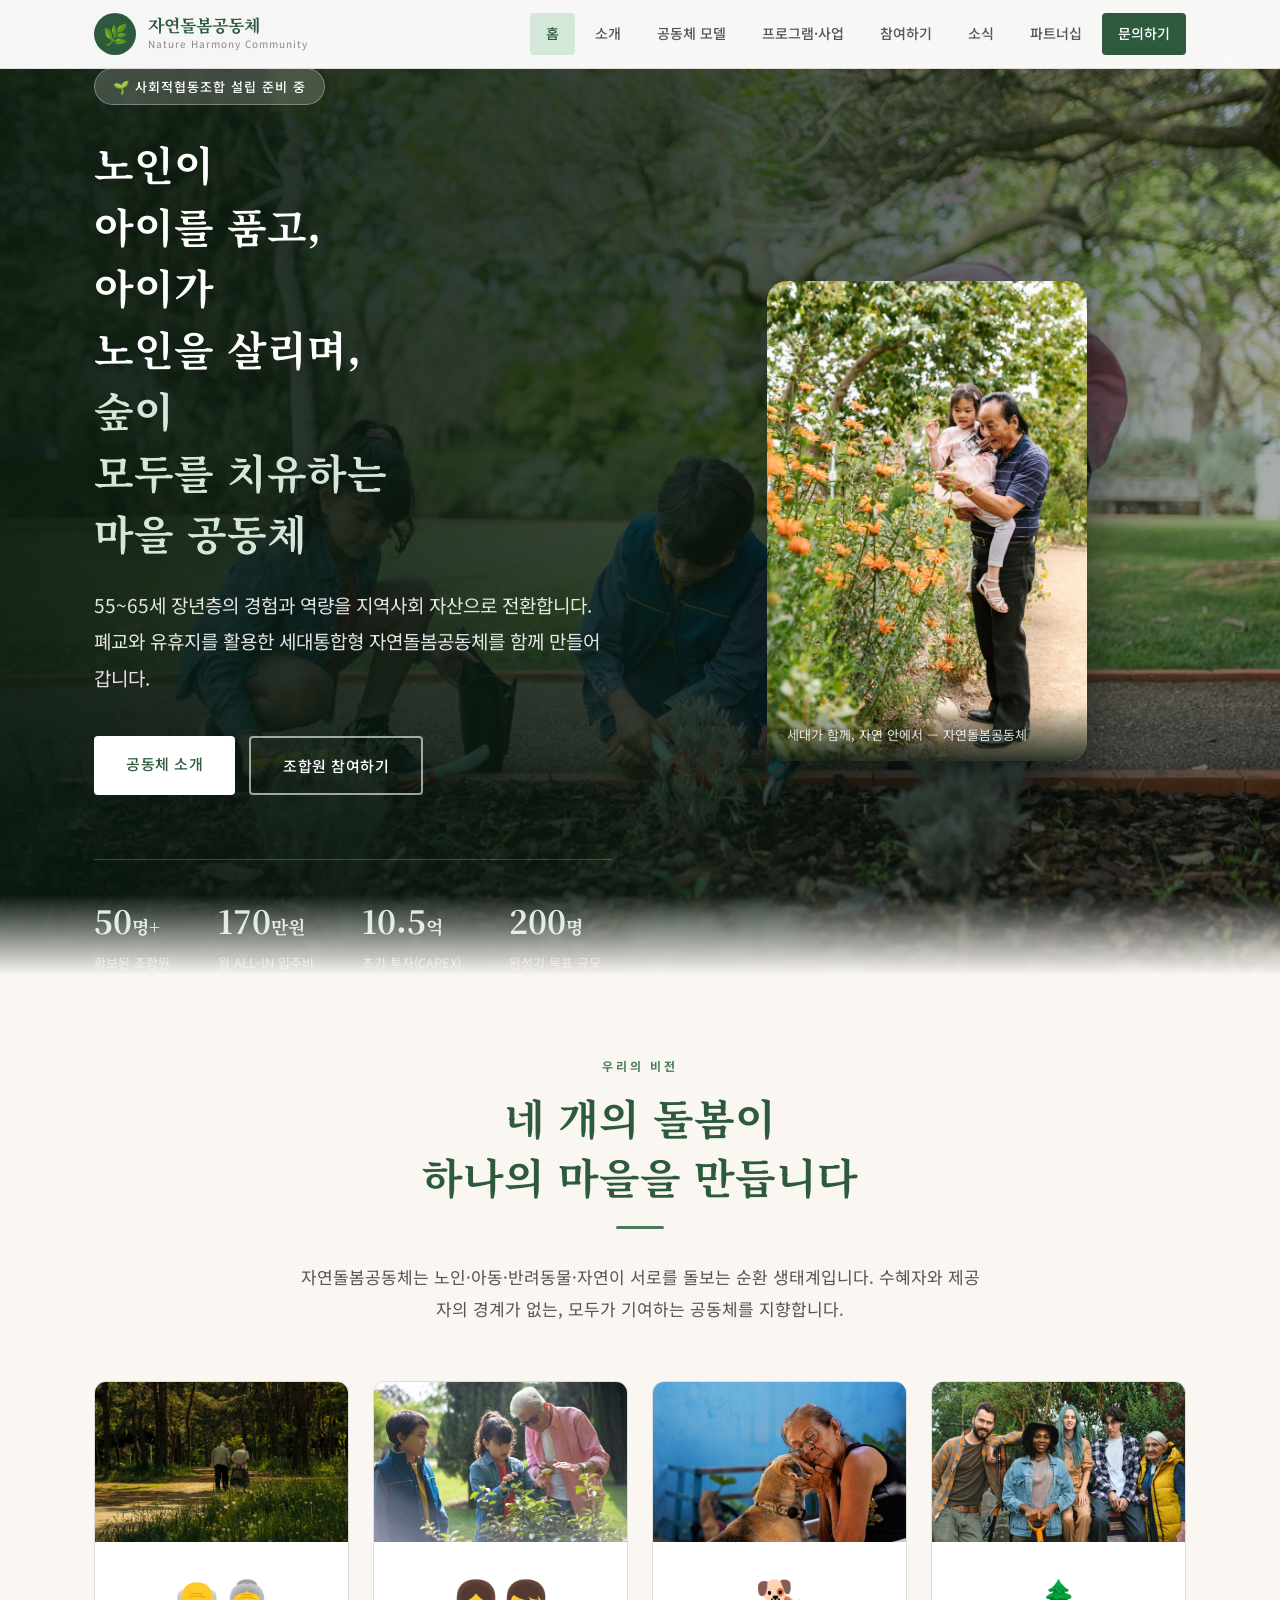
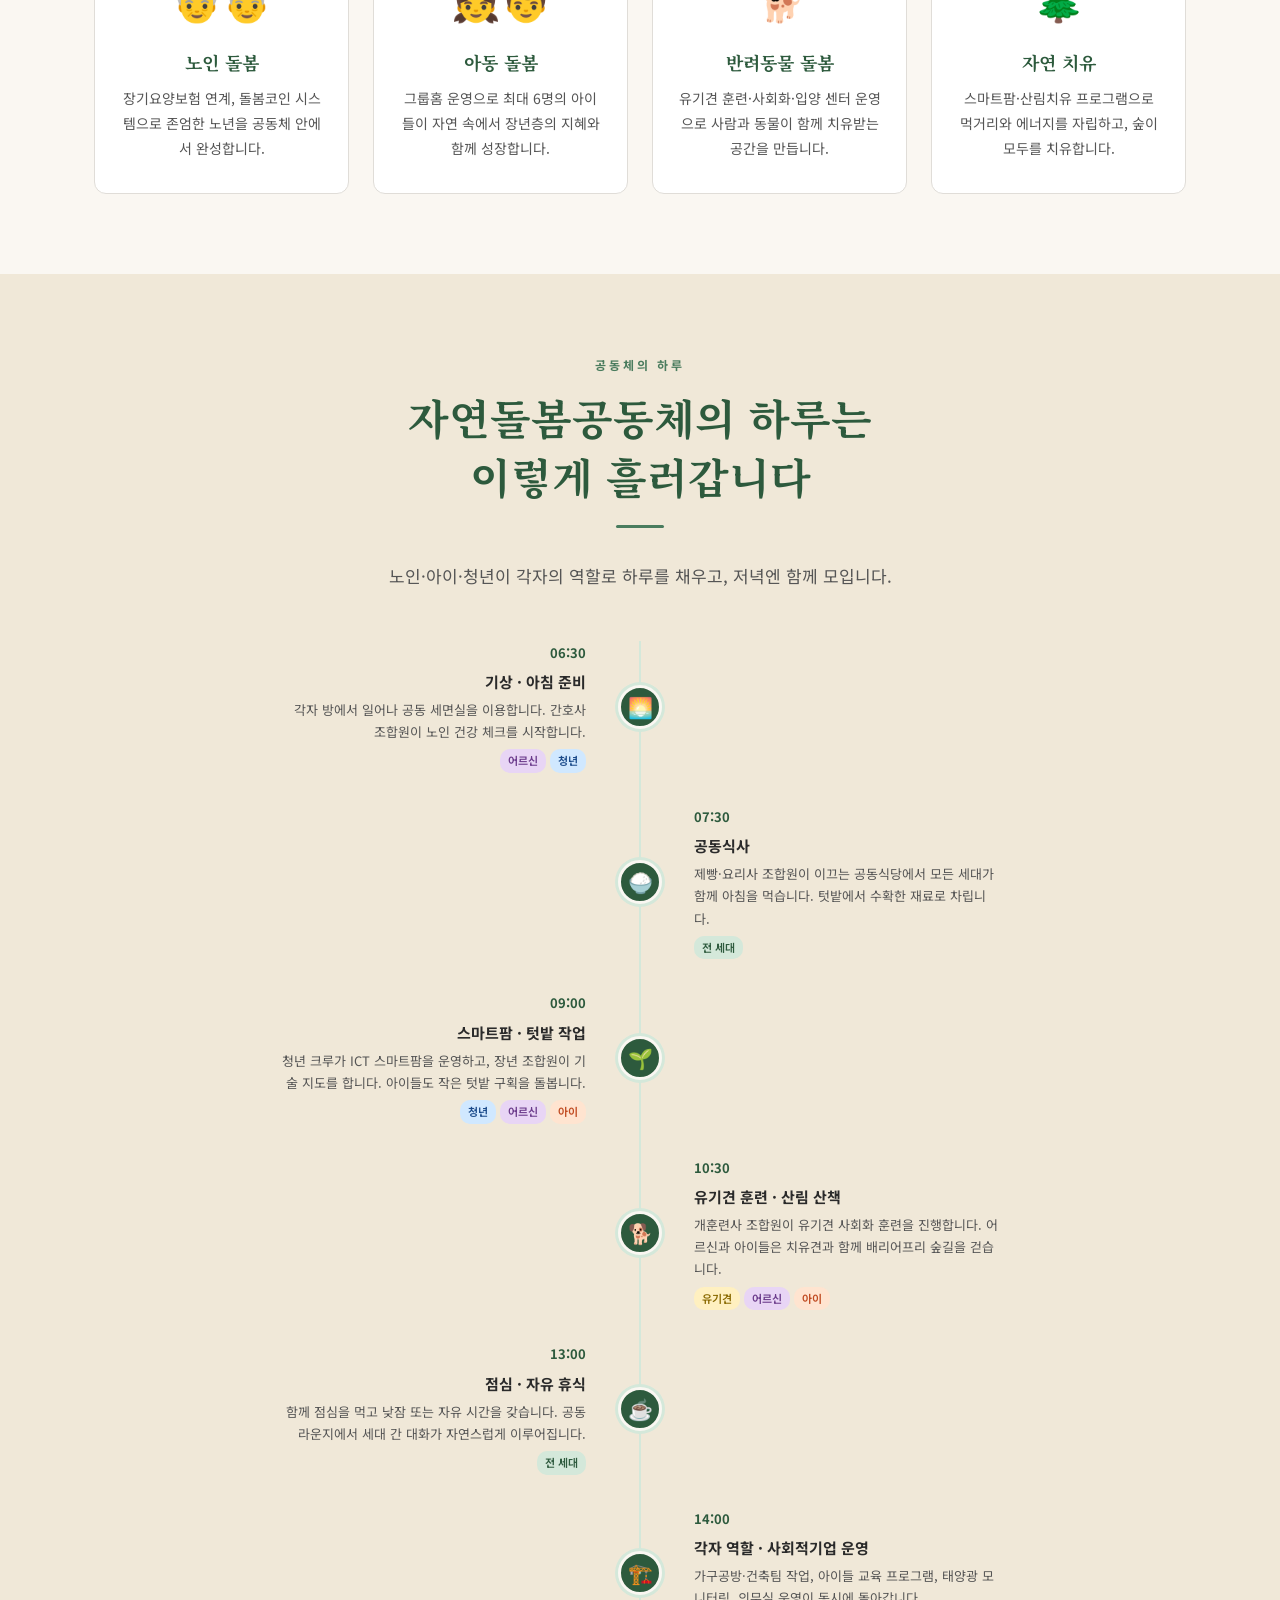
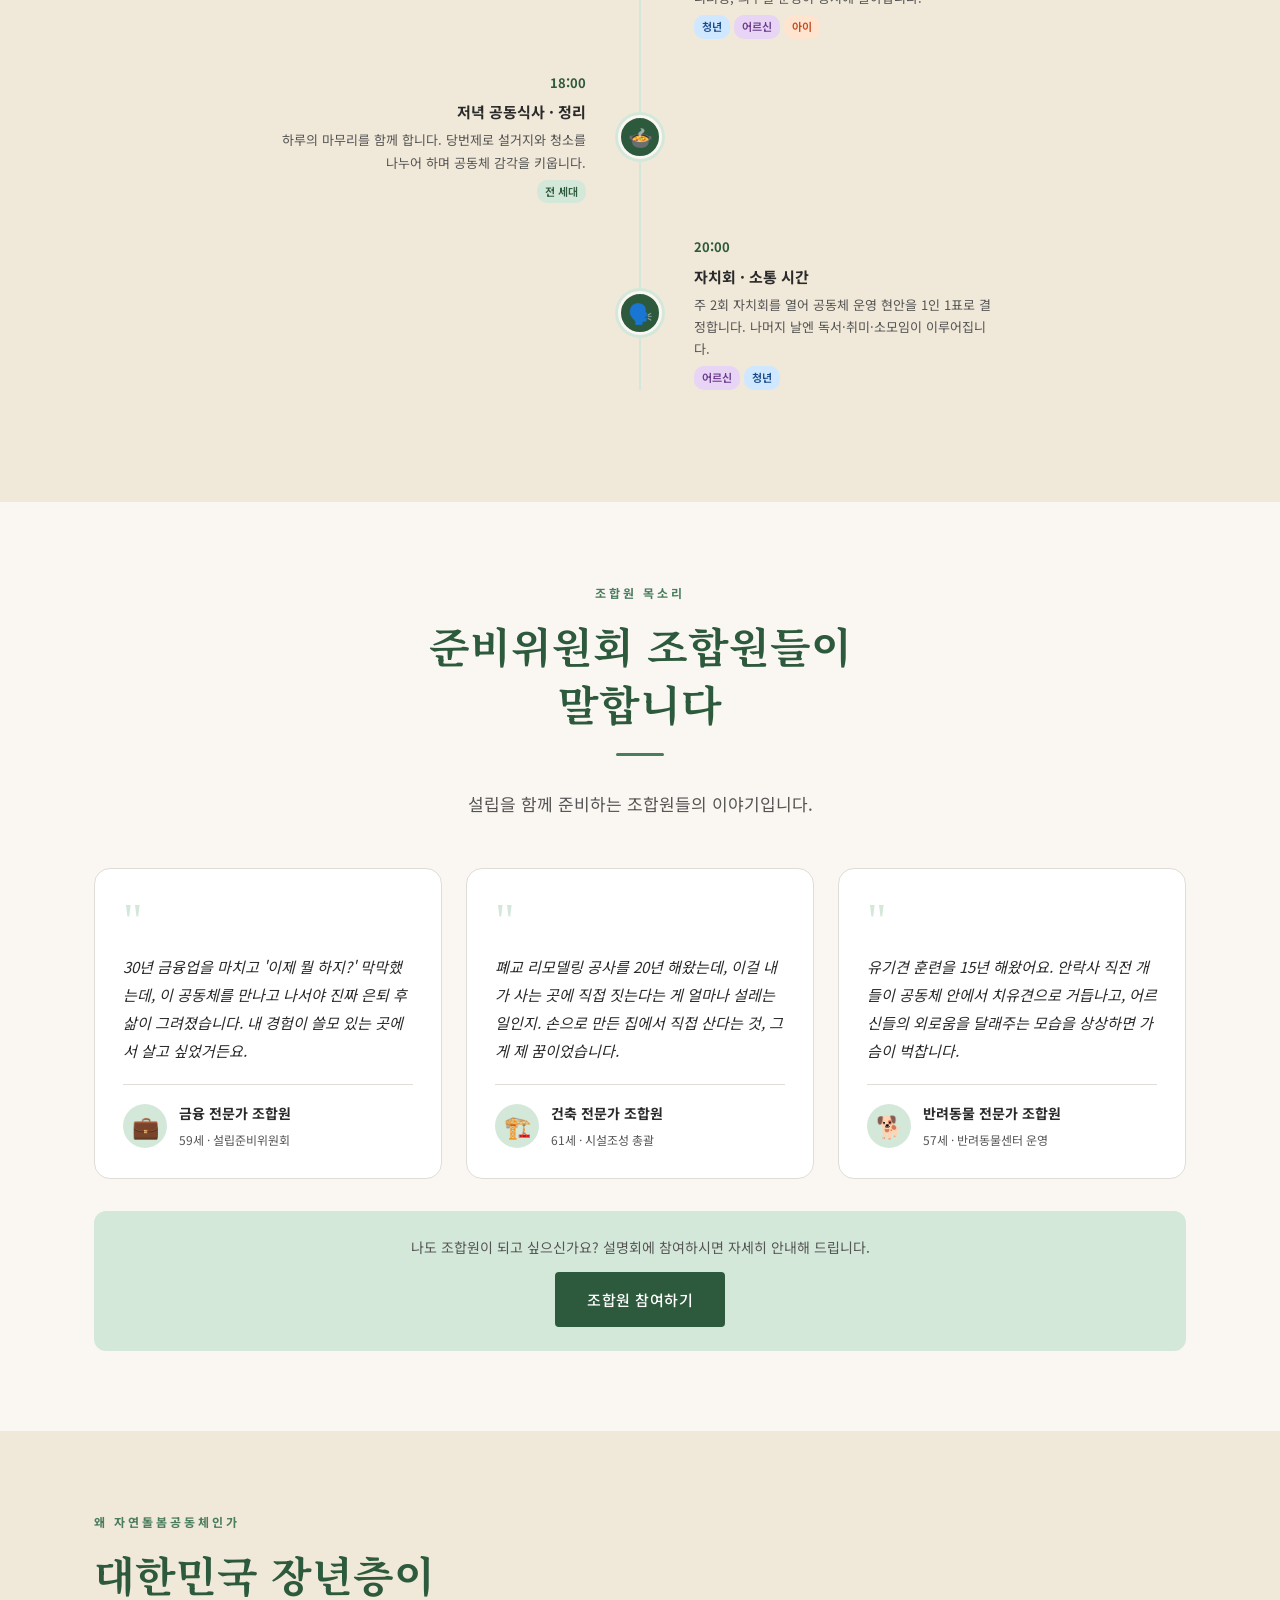
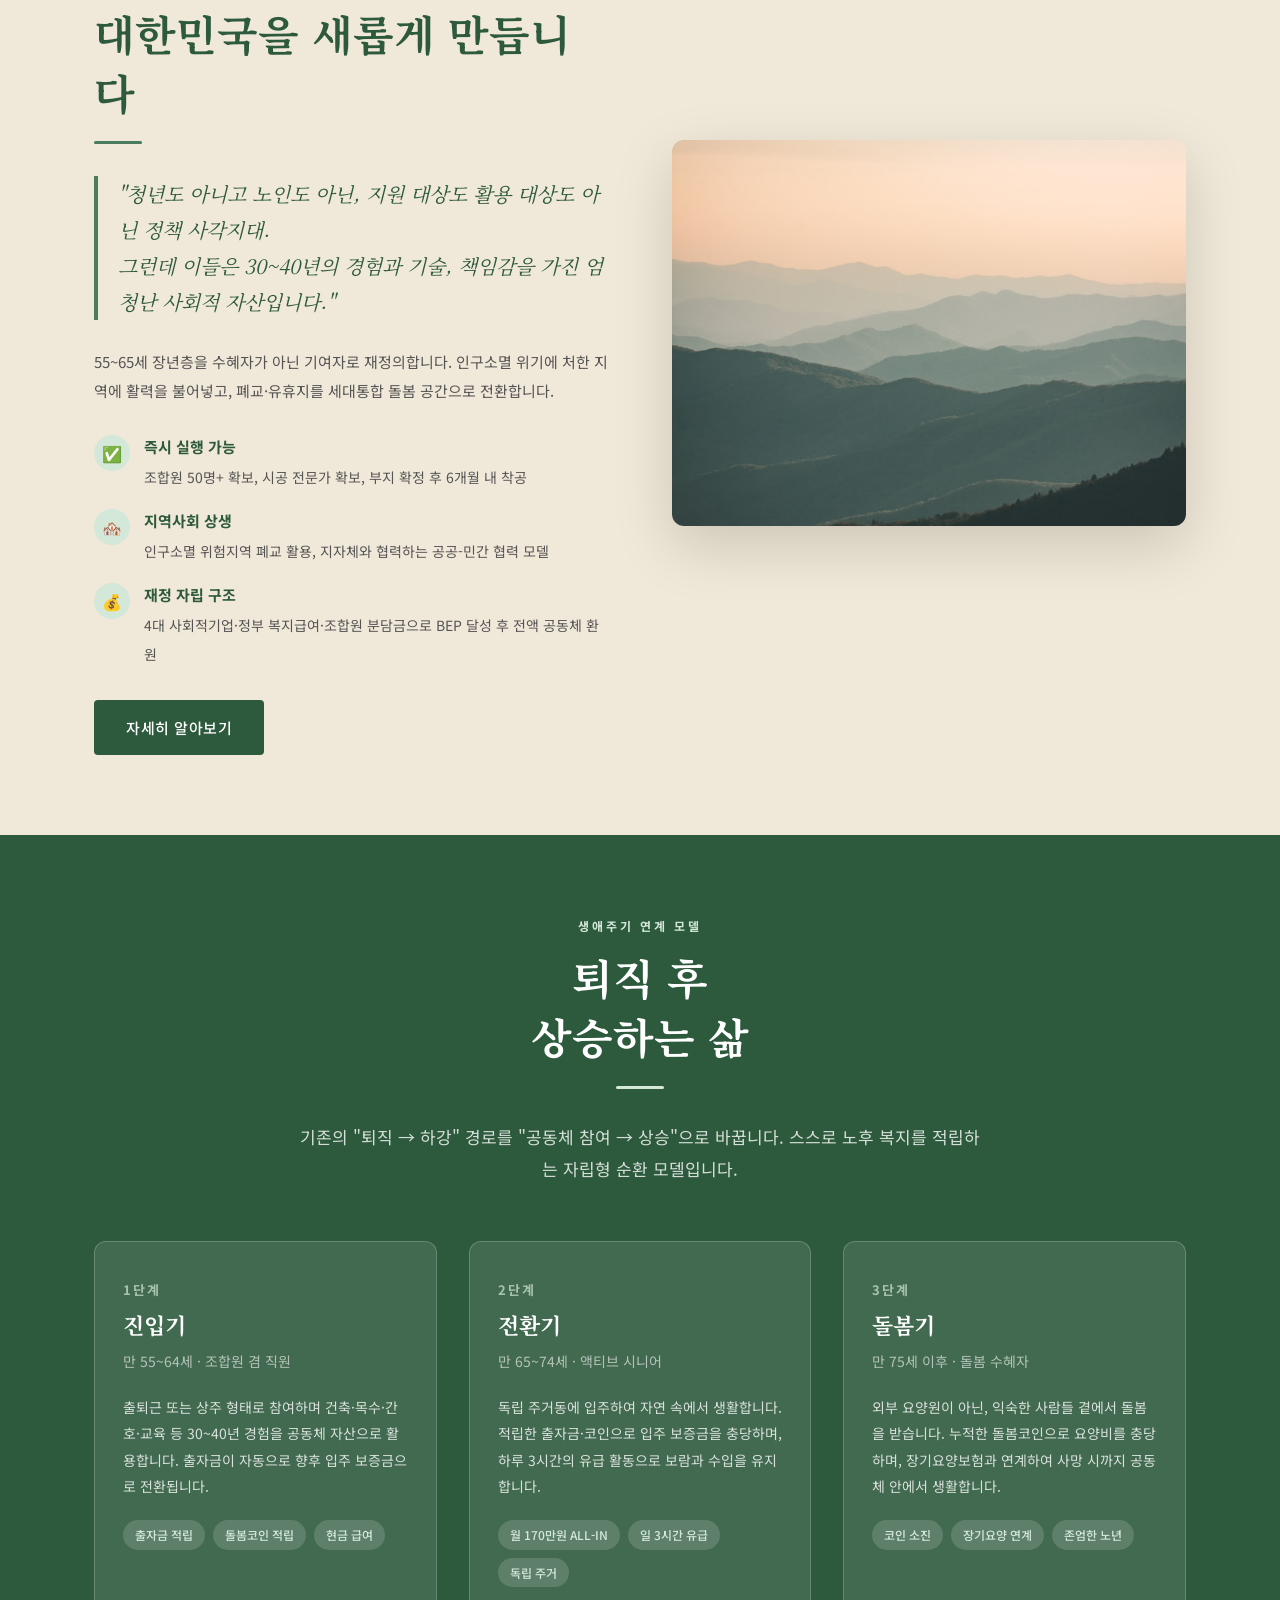
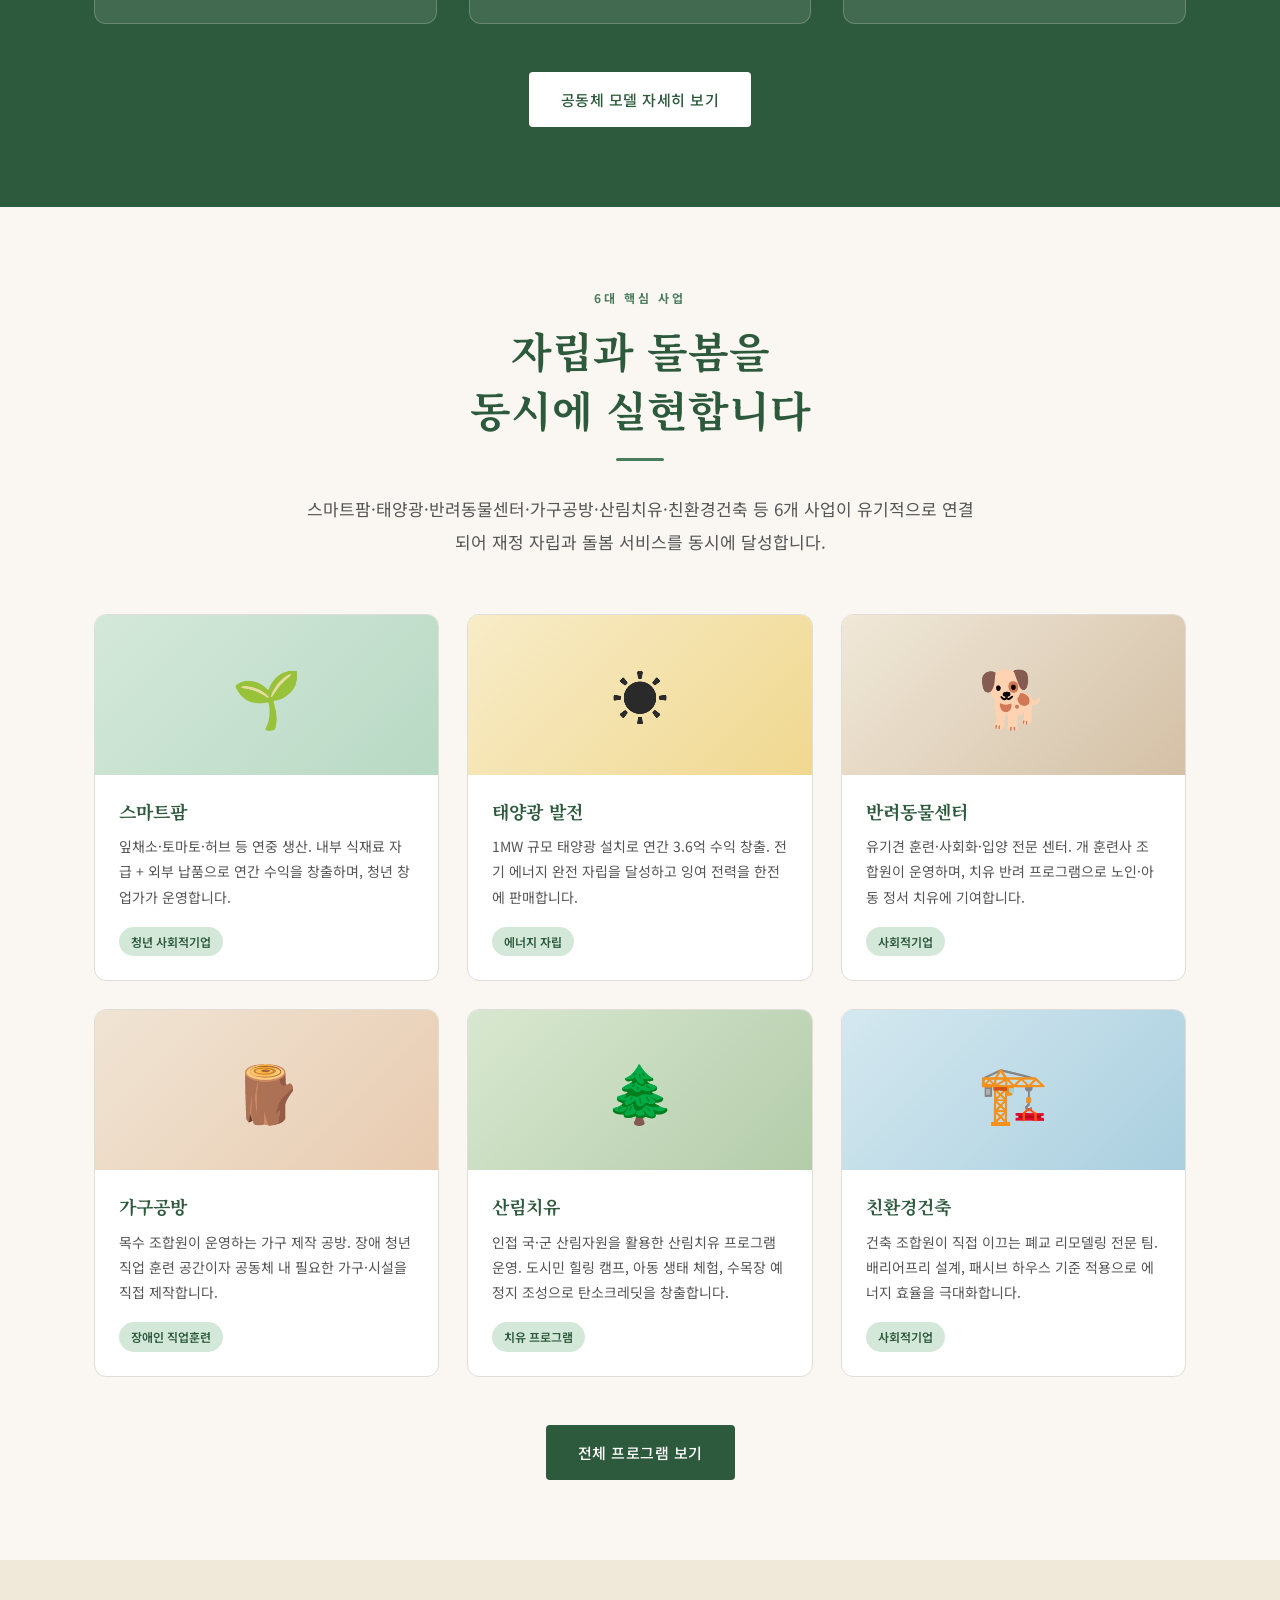
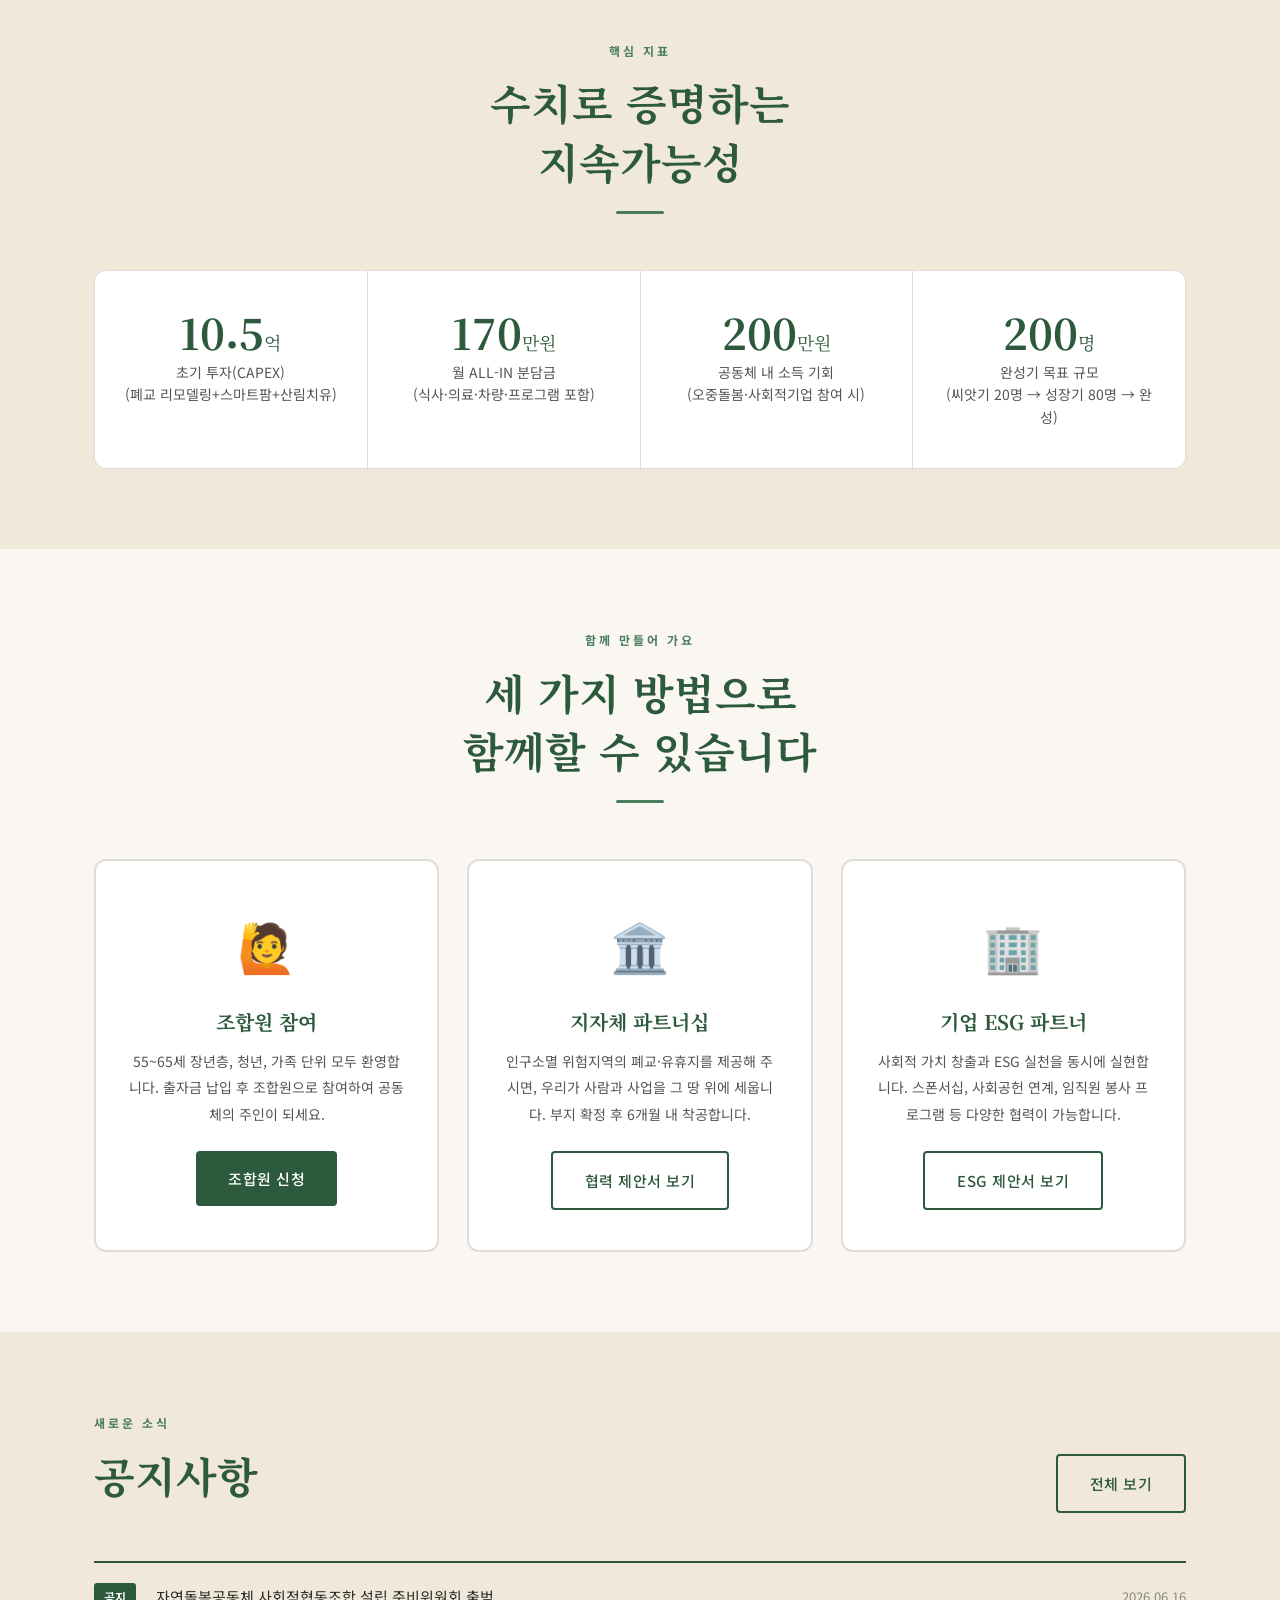
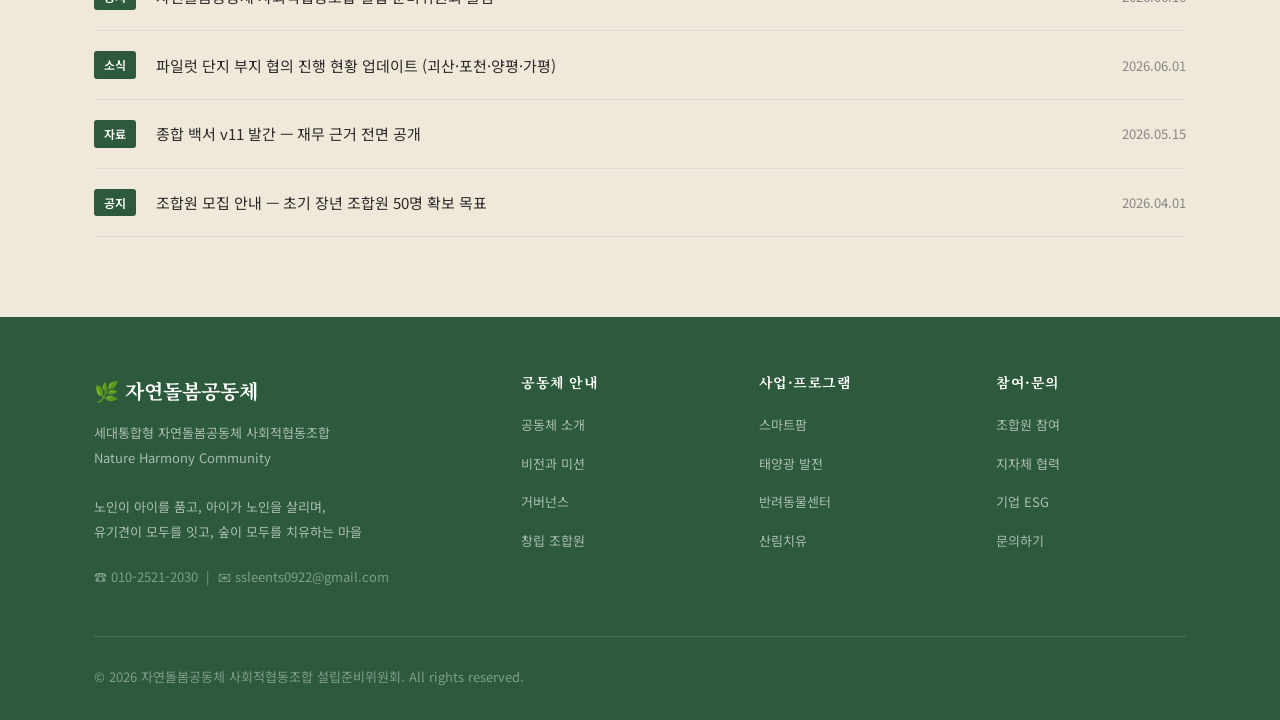
==== index.html @ a35eaf9c "Improve heading readability with line breaks across all pages 모든 페이지의 큰 제목/카피 문구에 자연스러운 단락(br) 추가: -" ====
﻿<!DOCTYPE html>
<html lang="ko">
<head>
  <meta charset="UTF-8">
  <meta name="viewport" content="width=device-width, initial-scale=1.0">
  <title>자연돌봄공동체 — 세대통합형 자연돌봄공동체 사회적협동조합</title>
  <meta name="description" content="55~65세 장년층이 만드는 새로운 대한민국. 폐교·유휴지를 활용한 세대통합형 자연돌봄공동체 사회적협동조합입니다.">
  <link rel="stylesheet" href="style.css">
  <link rel="manifest" href="manifest.json">
  <meta name="theme-color" content="#2d5a3d">
  <meta name="apple-mobile-web-app-capable" content="yes">
  <meta name="apple-mobile-web-app-status-bar-style" content="black-translucent">
  <meta name="apple-mobile-web-app-title" content="자연돌봄공동체">
  <link rel="apple-touch-icon" href="images/icon-192.png">
</head>
<body>

<!-- ===== 네비게이션 ===== -->
<nav id="navbar">
  <div class="container">
    <div class="nav-inner">
      <a href="index.html" class="nav-logo">
        <div class="nav-logo-icon">🌿</div>
        <div class="nav-logo-text">
          <span class="nav-logo-main">자연돌봄공동체</span>
          <span class="nav-logo-sub">Nature Harmony Community</span>
        </div>
      </a>
      <ul class="nav-menu" id="navMenu">
        <li><a href="index.html" class="active">홈</a></li>
        <li><a href="about.html">소개</a></li>
        <li><a href="community.html">공동체 모델</a></li>
        <li><a href="programs.html">프로그램·사업</a></li>
        <li><a href="join.html">참여하기</a></li>
        <li><a href="news.html">소식</a></li>
        <li><a href="proposals.html">파트너십</a></li>
        <li><a href="contact.html" class="nav-cta">문의하기</a></li>
      </ul>
      <button class="nav-toggle" id="navToggle" aria-label="메뉴">
        <span></span><span></span><span></span>
      </button>
    </div>
  </div>
</nav>

<!-- ===== 히어로 ===== -->
<section id="hero">
  <div class="container">
    <div class="hero-inner">
    <div class="hero-content">
      <div class="hero-badge">🌱 사회적협동조합 설립 준비 중</div>
      <h1 class="hero-title">
        노인이<br>
        아이를 품고,<br>
        아이가<br>
        노인을 살리며,<br>
        <em>숲이<br>
        모두를 치유하는<br>
        마을 공동체</em>
      </h1>
      <p class="hero-desc">
        55~65세 장년층의 경험과 역량을 지역사회 자산으로 전환합니다.<br>
        폐교와 유휴지를 활용한 세대통합형 자연돌봄공동체를 함께 만들어 갑니다.
      </p>
      <div class="hero-buttons">
        <a href="about.html" class="btn btn-white">공동체 소개</a>
        <a href="join.html" class="btn btn-outline" style="color:white;border-color:rgba(255,255,255,0.6)">조합원 참여하기</a>
      </div>
      <div class="hero-stats">
        <div>
          <div class="hero-stat-num">50<span style="font-size:18px">명+</span></div>
          <div class="hero-stat-label">확보된 조합원</div>
        </div>
        <div>
          <div class="hero-stat-num">170<span style="font-size:18px">만원</span></div>
          <div class="hero-stat-label">월 ALL-IN 입주비</div>
        </div>
        <div>
          <div class="hero-stat-num">10.5<span style="font-size:18px">억</span></div>
          <div class="hero-stat-label">초기 투자(CAPEX)</div>
        </div>
        <div>
          <div class="hero-stat-num">200<span style="font-size:18px">명</span></div>
          <div class="hero-stat-label">완성기 목표 규모</div>
        </div>
      </div>
    </div>

    <!-- 사진 -->
    <div class="hero-illustration">
      <div class="hero-photo-frame">
        <img src="images/grandma-child.jpg" alt="할아버지가 손녀를 안고 꽃밭을 거니는 모습 — 자연돌봄공동체의 세대통합">
        <div class="hero-photo-caption">세대가 함께, 자연 안에서 — 자연돌봄공동체</div>
      </div>
    </div>

    </div><!-- /hero-inner -->
  </div>
</section>

<!-- ===== 4대 돌봄 비전 ===== -->
<section class="section">
  <div class="container">
    <div class="text-center fade-in">
      <div class="section-label">우리의 비전</div>
      <h2 class="section-title">네 개의 돌봄이<br>하나의 마을을 만듭니다</h2>
      <div class="divider divider-center"></div>
      <p class="section-subtitle">
        자연돌봄공동체는 노인·아동·반려동물·자연이 서로를 돌보는 순환 생태계입니다.
        수혜자와 제공자의 경계가 없는, 모두가 기여하는 공동체를 지향합니다.
      </p>
    </div>
    <div class="vision-grid">
      <div class="vision-card fade-in stagger-1">
        <div class="vision-card-img"><img src="images/forest-walk.jpg" alt="노인 부부 숲길 산책"></div>
        <div class="vision-icon">👴👵</div>
        <h3>노인 돌봄</h3>
        <p>장기요양보험 연계, 돌봄코인 시스템으로 존엄한 노년을 공동체 안에서 완성합니다.</p>
      </div>
      <div class="vision-card fade-in stagger-2">
        <div class="vision-card-img"><img src="images/garden-teach.jpg" alt="할아버지가 아이들에게 가드닝 지도"></div>
        <div class="vision-icon">👧👦</div>
        <h3>아동 돌봄</h3>
        <p>그룹홈 운영으로 최대 6명의 아이들이 자연 속에서 장년층의 지혜와 함께 성장합니다.</p>
      </div>
      <div class="vision-card fade-in stagger-3">
        <div class="vision-card-img"><img src="images/dog-therapy.jpg" alt="노인과 반려견의 교감"></div>
        <div class="vision-icon">🐕</div>
        <h3>반려동물 돌봄</h3>
        <p>유기견 훈련·사회화·입양 센터 운영으로 사람과 동물이 함께 치유받는 공간을 만듭니다.</p>
      </div>
      <div class="vision-card fade-in stagger-4">
        <div class="vision-card-img"><img src="images/farm-community.jpg" alt="공동체 농장에서 함께하는 모습"></div>
        <div class="vision-icon">🌲</div>
        <h3>자연 치유</h3>
        <p>스마트팜·산림치유 프로그램으로 먹거리와 에너지를 자립하고, 숲이 모두를 치유합니다.</p>
      </div>
    </div>
  </div>
</section>

<!-- ===== 하루 일과 타임라인 ===== -->
<section class="section section-alt">
  <div class="container">
    <div class="text-center fade-in">
      <div class="section-label">공동체의 하루</div>
      <h2 class="section-title">자연돌봄공동체의 하루는<br>이렇게 흘러갑니다</h2>
      <div class="divider divider-center"></div>
      <p class="section-subtitle">노인·아이·청년이 각자의 역할로 하루를 채우고, 저녁엔 함께 모입니다.</p>
    </div>
    <div style="position:relative;max-width:720px;margin:48px auto 0;">
      <!-- 세로선 -->
      <div style="position:absolute;left:50%;top:0;bottom:0;width:2px;background:var(--green-pale);transform:translateX(-50%);"></div>
      <style>
        .tl-item { display:grid; grid-template-columns:1fr 60px 1fr; gap:0; align-items:center; margin-bottom:32px; }
        .tl-left { text-align:right; padding-right:24px; }
        .tl-right { padding-left:24px; }
        .tl-dot { width:44px;height:44px;border-radius:50%;background:var(--green-deep);display:flex;align-items:center;justify-content:center;font-size:20px;margin:0 auto;border:3px solid var(--cream);box-shadow:0 0 0 3px var(--green-pale);z-index:1;position:relative; }
        .tl-time { font-size:13px;font-weight:700;color:var(--green-deep);margin-bottom:4px; }
        .tl-title { font-size:15px;font-weight:700;color:var(--text-dark);margin-bottom:4px; }
        .tl-desc { font-size:13px;color:var(--text-mid);line-height:1.7; }
        .tl-who { display:inline-flex;gap:4px;flex-wrap:wrap;margin-top:6px; }
        .tl-tag { font-size:11px;padding:2px 8px;border-radius:10px;font-weight:600; }
        .tl-tag.elder { background:#e8d5f5;color:#6a3a8a; }
        .tl-tag.child { background:#ffe4d0;color:#c04a20; }
        .tl-tag.youth { background:#d0e8ff;color:#1a4a8a; }
        .tl-tag.dog { background:#fff0c0;color:#8a6a00; }
        .tl-tag.all { background:var(--green-pale);color:var(--green-deep); }
        @media(max-width:640px){
          .tl-item{grid-template-columns:1fr;gap:8px;margin-bottom:24px;}
          .tl-left{text-align:left;padding-right:0;padding-left:56px;}
          .tl-right{padding-left:56px;}
          .tl-dot{position:absolute;left:0;width:36px;height:36px;font-size:16px;}
          .tl-item{position:relative;padding-left:0;}
        }
      </style>

      <div class="tl-item fade-in">
        <div class="tl-left">
          <div class="tl-time">06:30</div>
          <div class="tl-title">기상 · 아침 준비</div>
          <div class="tl-desc">각자 방에서 일어나 공동 세면실을 이용합니다. 간호사 조합원이 노인 건강 체크를 시작합니다.</div>
          <div class="tl-who"><span class="tl-tag elder">어르신</span><span class="tl-tag youth">청년</span></div>
        </div>
        <div class="tl-dot">🌅</div>
        <div class="tl-right"></div>
      </div>

      <div class="tl-item fade-in">
        <div class="tl-left"></div>
        <div class="tl-dot">🍚</div>
        <div class="tl-right">
          <div class="tl-time">07:30</div>
          <div class="tl-title">공동식사</div>
          <div class="tl-desc">제빵·요리사 조합원이 이끄는 공동식당에서 모든 세대가 함께 아침을 먹습니다. 텃밭에서 수확한 재료로 차립니다.</div>
          <div class="tl-who"><span class="tl-tag all">전 세대</span></div>
        </div>
      </div>

      <div class="tl-item fade-in">
        <div class="tl-left">
          <div class="tl-time">09:00</div>
          <div class="tl-title">스마트팜 · 텃밭 작업</div>
          <div class="tl-desc">청년 크루가 ICT 스마트팜을 운영하고, 장년 조합원이 기술 지도를 합니다. 아이들도 작은 텃밭 구획을 돌봅니다.</div>
          <div class="tl-who"><span class="tl-tag youth">청년</span><span class="tl-tag elder">어르신</span><span class="tl-tag child">아이</span></div>
        </div>
        <div class="tl-dot">🌱</div>
        <div class="tl-right"></div>
      </div>

      <div class="tl-item fade-in">
        <div class="tl-left"></div>
        <div class="tl-dot">🐕</div>
        <div class="tl-right">
          <div class="tl-time">10:30</div>
          <div class="tl-title">유기견 훈련 · 산림 산책</div>
          <div class="tl-desc">개훈련사 조합원이 유기견 사회화 훈련을 진행합니다. 어르신과 아이들은 치유견과 함께 배리어프리 숲길을 걷습니다.</div>
          <div class="tl-who"><span class="tl-tag dog">유기견</span><span class="tl-tag elder">어르신</span><span class="tl-tag child">아이</span></div>
        </div>
      </div>

      <div class="tl-item fade-in">
        <div class="tl-left">
          <div class="tl-time">13:00</div>
          <div class="tl-title">점심 · 자유 휴식</div>
          <div class="tl-desc">함께 점심을 먹고 낮잠 또는 자유 시간을 갖습니다. 공동 라운지에서 세대 간 대화가 자연스럽게 이루어집니다.</div>
          <div class="tl-who"><span class="tl-tag all">전 세대</span></div>
        </div>
        <div class="tl-dot">☕</div>
        <div class="tl-right"></div>
      </div>

      <div class="tl-item fade-in">
        <div class="tl-left"></div>
        <div class="tl-dot">🏗️</div>
        <div class="tl-right">
          <div class="tl-time">14:00</div>
          <div class="tl-title">각자 역할 · 사회적기업 운영</div>
          <div class="tl-desc">가구공방·건축팀 작업, 아이들 교육 프로그램, 태양광 모니터링, 의무실 운영이 동시에 돌아갑니다.</div>
          <div class="tl-who"><span class="tl-tag youth">청년</span><span class="tl-tag elder">어르신</span><span class="tl-tag child">아이</span></div>
        </div>
      </div>

      <div class="tl-item fade-in">
        <div class="tl-left">
          <div class="tl-time">18:00</div>
          <div class="tl-title">저녁 공동식사 · 정리</div>
          <div class="tl-desc">하루의 마무리를 함께 합니다. 당번제로 설거지와 청소를 나누어 하며 공동체 감각을 키웁니다.</div>
          <div class="tl-who"><span class="tl-tag all">전 세대</span></div>
        </div>
        <div class="tl-dot">🍲</div>
        <div class="tl-right"></div>
      </div>

      <div class="tl-item fade-in">
        <div class="tl-left"></div>
        <div class="tl-dot">🗣️</div>
        <div class="tl-right">
          <div class="tl-time">20:00</div>
          <div class="tl-title">자치회 · 소통 시간</div>
          <div class="tl-desc">주 2회 자치회를 열어 공동체 운영 현안을 1인 1표로 결정합니다. 나머지 날엔 독서·취미·소모임이 이루어집니다.</div>
          <div class="tl-who"><span class="tl-tag elder">어르신</span><span class="tl-tag youth">청년</span></div>
        </div>
      </div>

    </div>
  </div>
</section>

<!-- ===== 조합원 목소리 ===== -->
<section class="section">
  <div class="container">
    <div class="text-center fade-in">
      <div class="section-label">조합원 목소리</div>
      <h2 class="section-title">준비위원회 조합원들이<br>말합니다</h2>
      <div class="divider divider-center"></div>
      <p class="section-subtitle">설립을 함께 준비하는 조합원들의 이야기입니다.</p>
    </div>
    <div style="display:grid;grid-template-columns:repeat(3,1fr);gap:24px;margin-top:48px;">
      <style>
        .voice-card{background:var(--white);border:1px solid var(--border);border-radius:16px;padding:28px;position:relative;}
        .voice-quote{font-size:48px;color:var(--green-pale);line-height:1;margin-bottom:8px;font-family:serif;}
        .voice-text{font-size:15px;color:var(--text-dark);line-height:1.85;margin-bottom:20px;font-style:italic;}
        .voice-author{display:flex;align-items:center;gap:12px;border-top:1px solid var(--border);padding-top:16px;}
        .voice-avatar{width:44px;height:44px;border-radius:50%;background:var(--green-pale);display:flex;align-items:center;justify-content:center;font-size:22px;flex-shrink:0;}
        .voice-name{font-size:14px;font-weight:700;color:var(--text-dark);}
        .voice-role{font-size:12px;color:var(--text-mid);margin-top:2px;}
        @media(max-width:768px){.voice-card+.voice-card+.voice-card{display:none;}}
        @media(max-width:560px){div[style*="repeat(3,1fr)"]{grid-template-columns:1fr!important;}}
      </style>
      <div class="voice-card fade-in stagger-1">
        <div class="voice-quote">"</div>
        <p class="voice-text">30년 금융업을 마치고 '이제 뭘 하지?' 막막했는데, 이 공동체를 만나고 나서야 진짜 은퇴 후 삶이 그려졌습니다. 내 경험이 쓸모 있는 곳에서 살고 싶었거든요.</p>
        <div class="voice-author">
          <div class="voice-avatar">💼</div>
          <div>
            <div class="voice-name">금융 전문가 조합원</div>
            <div class="voice-role">59세 · 설립준비위원회</div>
          </div>
        </div>
      </div>
      <div class="voice-card fade-in stagger-2">
        <div class="voice-quote">"</div>
        <p class="voice-text">폐교 리모델링 공사를 20년 해왔는데, 이걸 내가 사는 곳에 직접 짓는다는 게 얼마나 설레는 일인지. 손으로 만든 집에서 직접 산다는 것, 그게 제 꿈이었습니다.</p>
        <div class="voice-author">
          <div class="voice-avatar">🏗️</div>
          <div>
            <div class="voice-name">건축 전문가 조합원</div>
            <div class="voice-role">61세 · 시설조성 총괄</div>
          </div>
        </div>
      </div>
      <div class="voice-card fade-in stagger-3">
        <div class="voice-quote">"</div>
        <p class="voice-text">유기견 훈련을 15년 해왔어요. 안락사 직전 개들이 공동체 안에서 치유견으로 거듭나고, 어르신들의 외로움을 달래주는 모습을 상상하면 가슴이 벅찹니다.</p>
        <div class="voice-author">
          <div class="voice-avatar">🐕</div>
          <div>
            <div class="voice-name">반려동물 전문가 조합원</div>
            <div class="voice-role">57세 · 반려동물센터 운영</div>
          </div>
        </div>
      </div>
    </div>
    <div style="margin-top:32px;text-align:center;padding:24px;background:var(--green-pale);border-radius:12px;">
      <p style="font-size:14px;color:var(--text-mid);margin-bottom:12px;">나도 조합원이 되고 싶으신가요? 설명회에 참여하시면 자세히 안내해 드립니다.</p>
      <a href="join.html" class="btn btn-primary">조합원 참여하기</a>
    </div>
  </div>
</section>

<!-- ===== 소개 ===== -->
<section class="section section-alt">
  <div class="container">
    <div class="intro-grid">
      <div class="fade-in">
        <div class="section-label">왜 자연돌봄공동체인가</div>
        <h2 class="section-title">대한민국 장년층이<br>대한민국을 새롭게 만듭니다</h2>
        <div class="divider"></div>
        <blockquote class="intro-quote">
          "청년도 아니고 노인도 아닌, 지원 대상도 활용 대상도 아닌 정책 사각지대.<br>
          그런데 이들은 30~40년의 경험과 기술, 책임감을 가진 엄청난 사회적 자산입니다."
        </blockquote>
        <p style="color:var(--text-mid);font-size:15px;line-height:1.9;margin-bottom:24px;">
          55~65세 장년층을 수혜자가 아닌 기여자로 재정의합니다.
          인구소멸 위기에 처한 지역에 활력을 불어넣고,
          폐교·유휴지를 세대통합 돌봄 공간으로 전환합니다.
        </p>
        <div class="intro-features">
          <div class="intro-feature">
            <div class="intro-feature-icon">✅</div>
            <div class="intro-feature-text">
              <strong>즉시 실행 가능</strong>
              <span>조합원 50명+ 확보, 시공 전문가 확보, 부지 확정 후 6개월 내 착공</span>
            </div>
          </div>
          <div class="intro-feature">
            <div class="intro-feature-icon">🏘️</div>
            <div class="intro-feature-text">
              <strong>지역사회 상생</strong>
              <span>인구소멸 위험지역 폐교 활용, 지자체와 협력하는 공공-민간 협력 모델</span>
            </div>
          </div>
          <div class="intro-feature">
            <div class="intro-feature-icon">💰</div>
            <div class="intro-feature-text">
              <strong>재정 자립 구조</strong>
              <span>4대 사회적기업·정부 복지급여·조합원 분담금으로 BEP 달성 후 전액 공동체 환원</span>
            </div>
          </div>
        </div>
        <div style="margin-top:32px;">
          <a href="about.html" class="btn btn-primary">자세히 알아보기</a>
        </div>
      </div>
      <div class="fade-in stagger-2">
        <div class="intro-image">
          <img src="images/community.jpg" alt="자연돌봄공동체" onerror="this.style.display='none'">
          <span style="display:none" id="fallback-img">🏡</span>
        </div>
        <script>
          document.querySelector('.intro-image img').addEventListener('error', function(){
            this.style.display='none';
            document.getElementById('fallback-img').style.display='block';
          });
        </script>
      </div>
    </div>
  </div>
</section>

<!-- ===== 생애주기 3단계 ===== -->
<section class="section section-green">
  <div class="container">
    <div class="text-center fade-in">
      <div class="section-label">생애주기 연계 모델</div>
      <h2 class="section-title">퇴직 후<br>상승하는 삶</h2>
      <div class="divider divider-center" style="background:var(--green-pale)"></div>
      <p class="section-subtitle">
        기존의 "퇴직 → 하강" 경로를 "공동체 참여 → 상승"으로 바꿉니다.
        스스로 노후 복지를 적립하는 자립형 순환 모델입니다.
      </p>
    </div>
    <div class="lifecycle-grid">
      <div class="lifecycle-card fade-in stagger-1">
        <div class="lifecycle-step">1단계</div>
        <h3>진입기</h3>
        <div class="lifecycle-age">만 55~64세 · 조합원 겸 직원</div>
        <p>출퇴근 또는 상주 형태로 참여하며 건축·목수·간호·교육 등 30~40년 경험을 공동체 자산으로 활용합니다. 출자금이 자동으로 향후 입주 보증금으로 전환됩니다.</p>
        <div class="lifecycle-tags">
          <span class="lifecycle-tag">출자금 적립</span>
          <span class="lifecycle-tag">돌봄코인 적립</span>
          <span class="lifecycle-tag">현금 급여</span>
        </div>
      </div>
      <div class="lifecycle-card fade-in stagger-2">
        <div class="lifecycle-step">2단계</div>
        <h3>전환기</h3>
        <div class="lifecycle-age">만 65~74세 · 액티브 시니어</div>
        <p>독립 주거동에 입주하여 자연 속에서 생활합니다. 적립한 출자금·코인으로 입주 보증금을 충당하며, 하루 3시간의 유급 활동으로 보람과 수입을 유지합니다.</p>
        <div class="lifecycle-tags">
          <span class="lifecycle-tag">월 170만원 ALL-IN</span>
          <span class="lifecycle-tag">일 3시간 유급</span>
          <span class="lifecycle-tag">독립 주거</span>
        </div>
      </div>
      <div class="lifecycle-card fade-in stagger-3">
        <div class="lifecycle-step">3단계</div>
        <h3>돌봄기</h3>
        <div class="lifecycle-age">만 75세 이후 · 돌봄 수혜자</div>
        <p>외부 요양원이 아닌, 익숙한 사람들 곁에서 돌봄을 받습니다. 누적한 돌봄코인으로 요양비를 충당하며, 장기요양보험과 연계하여 사망 시까지 공동체 안에서 생활합니다.</p>
        <div class="lifecycle-tags">
          <span class="lifecycle-tag">코인 소진</span>
          <span class="lifecycle-tag">장기요양 연계</span>
          <span class="lifecycle-tag">존엄한 노년</span>
        </div>
      </div>
    </div>
    <div class="text-center" style="margin-top:48px;">
      <a href="community.html" class="btn btn-white">공동체 모델 자세히 보기</a>
    </div>
  </div>
</section>

<!-- ===== 핵심 사업 프로그램 ===== -->
<section class="section">
  <div class="container">
    <div class="text-center fade-in">
      <div class="section-label">6대 핵심 사업</div>
      <h2 class="section-title">자립과 돌봄을<br>동시에 실현합니다</h2>
      <div class="divider divider-center"></div>
      <p class="section-subtitle">
        스마트팜·태양광·반려동물센터·가구공방·산림치유·친환경건축 등
        6개 사업이 유기적으로 연결되어 재정 자립과 돌봄 서비스를 동시에 달성합니다.
      </p>
    </div>
    <div class="programs-grid">
      <div class="program-card fade-in stagger-1">
        <div class="program-card-header green">🌱</div>
        <div class="program-card-body">
          <h3>스마트팜</h3>
          <p>잎채소·토마토·허브 등 연중 생산. 내부 식재료 자급 + 외부 납품으로 연간 수익을 창출하며, 청년 창업가가 운영합니다.</p>
          <span class="program-badge">청년 사회적기업</span>
        </div>
      </div>
      <div class="program-card fade-in stagger-2">
        <div class="program-card-header sun">☀️</div>
        <div class="program-card-body">
          <h3>태양광 발전</h3>
          <p>1MW 규모 태양광 설치로 연간 3.6억 수익 창출. 전기 에너지 완전 자립을 달성하고 잉여 전력을 한전에 판매합니다.</p>
          <span class="program-badge">에너지 자립</span>
        </div>
      </div>
      <div class="program-card fade-in stagger-3">
        <div class="program-card-header earth">🐕</div>
        <div class="program-card-body">
          <h3>반려동물센터</h3>
          <p>유기견 훈련·사회화·입양 전문 센터. 개 훈련사 조합원이 운영하며, 치유 반려 프로그램으로 노인·아동 정서 치유에 기여합니다.</p>
          <span class="program-badge">사회적기업</span>
        </div>
      </div>
      <div class="program-card fade-in stagger-1">
        <div class="program-card-header warm">🪵</div>
        <div class="program-card-body">
          <h3>가구공방</h3>
          <p>목수 조합원이 운영하는 가구 제작 공방. 장애 청년 직업 훈련 공간이자 공동체 내 필요한 가구·시설을 직접 제작합니다.</p>
          <span class="program-badge">장애인 직업훈련</span>
        </div>
      </div>
      <div class="program-card fade-in stagger-2">
        <div class="program-card-header forest">🌲</div>
        <div class="program-card-body">
          <h3>산림치유</h3>
          <p>인접 국·군 산림자원을 활용한 산림치유 프로그램 운영. 도시민 힐링 캠프, 아동 생태 체험, 수목장 예정지 조성으로 탄소크레딧을 창출합니다.</p>
          <span class="program-badge">치유 프로그램</span>
        </div>
      </div>
      <div class="program-card fade-in stagger-3">
        <div class="program-card-header blue">🏗️</div>
        <div class="program-card-body">
          <h3>친환경건축</h3>
          <p>건축 조합원이 직접 이끄는 폐교 리모델링 전문 팀. 배리어프리 설계, 패시브 하우스 기준 적용으로 에너지 효율을 극대화합니다.</p>
          <span class="program-badge">사회적기업</span>
        </div>
      </div>
    </div>
    <div class="text-center" style="margin-top:48px;">
      <a href="programs.html" class="btn btn-primary">전체 프로그램 보기</a>
    </div>
  </div>
</section>

<!-- ===== 핵심 수치 ===== -->
<section class="section section-alt">
  <div class="container">
    <div class="text-center fade-in">
      <div class="section-label">핵심 지표</div>
      <h2 class="section-title">수치로 증명하는<br>지속가능성</h2>
      <div class="divider divider-center"></div>
    </div>
    <div class="stats-grid fade-in">
      <div class="stat-item">
        <div class="stat-num">10.5<span class="stat-unit">억</span></div>
        <div class="stat-label">초기 투자(CAPEX)<br>(폐교 리모델링+스마트팜+산림치유)</div>
      </div>
      <div class="stat-item">
        <div class="stat-num">170<span class="stat-unit">만원</span></div>
        <div class="stat-label">월 ALL-IN 분담금<br>(식사·의료·차량·프로그램 포함)</div>
      </div>
      <div class="stat-item">
        <div class="stat-num">200<span class="stat-unit">만원</span></div>
        <div class="stat-label">공동체 내 소득 기회<br>(오중돌봄·사회적기업 참여 시)</div>
      </div>
      <div class="stat-item">
        <div class="stat-num">200<span class="stat-unit">명</span></div>
        <div class="stat-label">완성기 목표 규모<br>(씨앗기 20명 → 성장기 80명 → 완성)</div>
      </div>
    </div>
  </div>
</section>

<!-- ===== 참여 안내 ===== -->
<section class="section">
  <div class="container">
    <div class="text-center fade-in">
      <div class="section-label">함께 만들어 가요</div>
      <h2 class="section-title">세 가지 방법으로<br>함께할 수 있습니다</h2>
      <div class="divider divider-center"></div>
    </div>
    <div class="join-grid">
      <div class="join-card fade-in stagger-1">
        <div class="join-card-icon">🙋</div>
        <h3>조합원 참여</h3>
        <p>55~65세 장년층, 청년, 가족 단위 모두 환영합니다. 출자금 납입 후 조합원으로 참여하여 공동체의 주인이 되세요.</p>
        <a href="join.html#member" class="btn btn-primary">조합원 신청</a>
      </div>
      <div class="join-card fade-in stagger-2">
        <div class="join-card-icon">🏛️</div>
        <h3>지자체 파트너십</h3>
        <p>인구소멸 위험지역의 폐교·유휴지를 제공해 주시면, 우리가 사람과 사업을 그 땅 위에 세웁니다. 부지 확정 후 6개월 내 착공합니다.</p>
        <a href="join.html#local-gov" class="btn btn-outline">협력 제안서 보기</a>
      </div>
      <div class="join-card fade-in stagger-3">
        <div class="join-card-icon">🏢</div>
        <h3>기업 ESG 파트너</h3>
        <p>사회적 가치 창출과 ESG 실천을 동시에 실현합니다. 스폰서십, 사회공헌 연계, 임직원 봉사 프로그램 등 다양한 협력이 가능합니다.</p>
        <a href="join.html#corporate" class="btn btn-outline">ESG 제안서 보기</a>
      </div>
    </div>
  </div>
</section>

<!-- ===== 공지사항 미리보기 ===== -->
<section class="section section-alt">
  <div class="container">
    <div style="display:flex;justify-content:space-between;align-items:flex-end;margin-bottom:8px;">
      <div>
        <div class="section-label">새로운 소식</div>
        <h2 class="section-title">공지사항</h2>
      </div>
      <a href="news.html" class="btn btn-outline" style="margin-bottom:8px;">전체 보기</a>
    </div>
    <div class="notice-list">
      <div class="notice-item">
        <span class="notice-badge">공지</span>
        <span class="notice-title">자연돌봄공동체 사회적협동조합 설립 준비위원회 출범</span>
        <span class="notice-date">2026.06.16</span>
      </div>
      <div class="notice-item">
        <span class="notice-badge">소식</span>
        <span class="notice-title">파일럿 단지 부지 협의 진행 현황 업데이트 (괴산·포천·양평·가평)</span>
        <span class="notice-date">2026.06.01</span>
      </div>
      <div class="notice-item">
        <span class="notice-badge">자료</span>
        <span class="notice-title">종합 백서 v11 발간 — 재무 근거 전면 공개</span>
        <span class="notice-date">2026.05.15</span>
      </div>
      <div class="notice-item">
        <span class="notice-badge">공지</span>
        <span class="notice-title">조합원 모집 안내 — 초기 장년 조합원 50명 확보 목표</span>
        <span class="notice-date">2026.04.01</span>
      </div>
    </div>
  </div>
</section>

<!-- ===== 푸터 ===== -->
<footer>
  <div class="container">
    <div class="footer-grid">
      <div>
        <div class="footer-logo-main">🌿 자연돌봄공동체</div>
        <p class="footer-desc">
          세대통합형 자연돌봄공동체 사회적협동조합<br>
          Nature Harmony Community<br><br>
          노인이 아이를 품고, 아이가 노인을 살리며,<br>
          유기견이 모두를 잇고, 숲이 모두를 치유하는 마을
        </p>
        <p style="font-size:13px;color:rgba(255,255,255,0.4);">
          ☎ 010-2521-2030 &nbsp;|&nbsp; ✉ ssleents0922@gmail.com
        </p>
      </div>
      <div class="footer-col">
        <h4>공동체 안내</h4>
        <ul>
          <li><a href="about.html">공동체 소개</a></li>
          <li><a href="about.html#vision">비전과 미션</a></li>
          <li><a href="about.html#governance">거버넌스</a></li>
          <li><a href="about.html#members">창립 조합원</a></li>
        </ul>
      </div>
      <div class="footer-col">
        <h4>사업·프로그램</h4>
        <ul>
          <li><a href="programs.html#smartfarm">스마트팜</a></li>
          <li><a href="programs.html#solar">태양광 발전</a></li>
          <li><a href="programs.html#animals">반려동물센터</a></li>
          <li><a href="programs.html#forest">산림치유</a></li>
        </ul>
      </div>
      <div class="footer-col">
        <h4>참여·문의</h4>
        <ul>
          <li><a href="join.html">조합원 참여</a></li>
          <li><a href="join.html#local-gov">지자체 협력</a></li>
          <li><a href="join.html#corporate">기업 ESG</a></li>
          <li><a href="contact.html">문의하기</a></li>
        </ul>
      </div>
    </div>
    <div class="footer-bottom">
      <span>© 2026 자연돌봄공동체 사회적협동조합 설립준비위원회. All rights reserved.</span>
      
    </div>
  </div>
</footer>

<script>
  // 네비게이션 스크롤 효과
  const navbar = document.getElementById('navbar');
  window.addEventListener('scroll', () => {
    navbar.classList.toggle('scrolled', window.scrollY > 20);
  });

  // 모바일 메뉴 토글
  document.getElementById('navToggle').addEventListener('click', () => {
    document.getElementById('navMenu').classList.toggle('open');
  });

  // 서비스 워커 등록
  if ('serviceWorker' in navigator) {
    navigator.serviceWorker.register('/sw.js').catch(() => {});
  }

  // 페이드인 애니메이션
  const observer = new IntersectionObserver((entries) => {
    entries.forEach(e => {
      if (e.isIntersecting) e.target.classList.add('visible');
    });
  }, { threshold: 0.1 });

  document.querySelectorAll('.fade-in').forEach(el => observer.observe(el));
</script>
</body>
</html>
---- style.css ----
/* ===========================
   자연돌봄공동체 공식 홈페이지
   디자인: 한국적 자연/친환경 감성
   =========================== */

@import url('https://fonts.googleapis.com/css2?family=Noto+Serif+KR:wght@300;400;600;700&family=Noto+Sans+KR:wght@300;400;500;700&display=swap');

:root {
  --green-deep:   #2d5a3d;
  --green-mid:    #4a7c5e;
  --green-light:  #7aab8a;
  --green-pale:   #d4e8da;
  --earth-dark:   #5c4a32;
  --earth-mid:    #8b6f4e;
  --earth-light:  #c4a882;
  --earth-pale:   #f0e8d8;
  --cream:        #faf7f2;
  --white:        #ffffff;
  --text-dark:    #2a2a2a;
  --text-mid:     #555555;
  --text-light:   #888888;
  --accent:       #e8773a;
  --accent-pale:  #fef0e6;
  --shadow:       rgba(0,0,0,0.08);
  --shadow-mid:   rgba(0,0,0,0.15);
  --border:       #e0ddd8;
}

* { margin: 0; padding: 0; box-sizing: border-box; }

html { scroll-behavior: smooth; }

body {
  font-family: 'Noto Sans KR', sans-serif;
  color: var(--text-dark);
  background: var(--cream);
  line-height: 1.8;
}

h1, h2, h3, h4 {
  font-family: 'Noto Serif KR', serif;
  line-height: 1.4;
}

a { text-decoration: none; color: inherit; }

img { max-width: 100%; display: block; }

/* ===== 공통 레이아웃 ===== */
.container {
  max-width: 1140px;
  margin: 0 auto;
  padding: 0 24px;
}

.section {
  padding: 80px 0;
}

.section-alt {
  background: var(--earth-pale);
}

.section-green {
  background: var(--green-deep);
  color: var(--white);
}

.section-label {
  font-size: 12px;
  font-weight: 700;
  letter-spacing: 3px;
  text-transform: uppercase;
  color: var(--green-mid);
  margin-bottom: 12px;
}

.section-green .section-label {
  color: var(--green-pale);
}

.section-title {
  font-size: clamp(28px, 4vw, 42px);
  font-weight: 700;
  color: var(--green-deep);
  margin-bottom: 16px;
}

.section-green .section-title {
  color: var(--white);
}

.section-subtitle {
  font-size: 17px;
  color: var(--text-mid);
  max-width: 680px;
  line-height: 1.9;
}

.section-green .section-subtitle {
  color: rgba(255,255,255,0.8);
}

.text-center { text-align: center; }
.text-center .section-subtitle { margin: 0 auto; }

.divider {
  width: 48px;
  height: 3px;
  background: var(--green-mid);
  margin: 20px 0 32px;
  border-radius: 2px;
}

.divider-center {
  margin: 20px auto 32px;
}

/* ===== 버튼 ===== */
.btn {
  display: inline-block;
  padding: 14px 32px;
  border-radius: 4px;
  font-size: 15px;
  font-weight: 500;
  cursor: pointer;
  transition: all 0.25s;
  font-family: 'Noto Sans KR', sans-serif;
  border: none;
  letter-spacing: 0.5px;
}

.btn-primary {
  background: var(--green-deep);
  color: var(--white);
}

.btn-primary:hover {
  background: var(--green-mid);
  transform: translateY(-1px);
  box-shadow: 0 6px 20px rgba(45,90,61,0.3);
}

.btn-outline {
  background: transparent;
  color: var(--green-deep);
  border: 2px solid var(--green-deep);
}

.btn-outline:hover {
  background: var(--green-deep);
  color: var(--white);
}

.btn-white {
  background: var(--white);
  color: var(--green-deep);
}

.btn-white:hover {
  background: var(--green-pale);
}

/* ===== 네비게이션 ===== */
#navbar {
  position: fixed;
  top: 0; left: 0; right: 0;
  z-index: 1000;
  background: rgba(255,255,255,0.96);
  backdrop-filter: blur(10px);
  border-bottom: 1px solid var(--border);
  transition: box-shadow 0.3s;
}

#navbar.scrolled {
  box-shadow: 0 2px 20px var(--shadow-mid);
}

.nav-inner {
  display: flex;
  align-items: center;
  justify-content: space-between;
  height: 68px;
}

.nav-logo {
  display: flex;
  align-items: center;
  gap: 12px;
}

.nav-logo-icon {
  width: 42px;
  height: 42px;
  background: var(--green-deep);
  border-radius: 50%;
  display: flex;
  align-items: center;
  justify-content: center;
  font-size: 20px;
}

.nav-logo-text {
  display: flex;
  flex-direction: column;
}

.nav-logo-main {
  font-family: 'Noto Serif KR', serif;
  font-size: 17px;
  font-weight: 700;
  color: var(--green-deep);
  line-height: 1.2;
}

.nav-logo-sub {
  font-size: 10px;
  color: var(--text-light);
  letter-spacing: 1px;
}

.nav-menu {
  display: flex;
  list-style: none;
  gap: 4px;
  align-items: center;
}

.nav-menu a {
  display: block;
  padding: 8px 16px;
  font-size: 14px;
  font-weight: 500;
  color: var(--text-mid);
  border-radius: 4px;
  transition: all 0.2s;
  white-space: nowrap;
}

.nav-menu a:hover,
.nav-menu a.active {
  color: var(--green-deep);
  background: var(--green-pale);
}

.nav-cta {
  background: var(--green-deep) !important;
  color: var(--white) !important;
  border-radius: 4px;
}

.nav-cta:hover {
  background: var(--green-mid) !important;
}

.nav-toggle {
  display: none;
  background: none;
  border: none;
  cursor: pointer;
  padding: 8px;
  flex-direction: column;
  gap: 5px;
}

.nav-toggle span {
  display: block;
  width: 24px;
  height: 2px;
  background: var(--green-deep);
  border-radius: 2px;
  transition: all 0.3s;
}

/* ===== 히어로 ===== */
#hero {
  min-height: 100vh;
  background:
    linear-gradient(to right, rgba(8,24,14,0.93) 0%, rgba(8,24,14,0.80) 52%, rgba(8,24,14,0.35) 100%),
    url('images/hero-bg.jpg') center center/cover no-repeat;
  display: flex;
  align-items: center;
  padding-top: 68px;
  position: relative;
  overflow: hidden;
}

.hero-inner {
  display: grid;
  grid-template-columns: 1fr 1fr;
  gap: 56px;
  align-items: center;
  width: 100%;
}

.hero-illustration { display: flex; align-items: center; justify-content: center; }
.hero-photo-frame {
  border-radius: 20px;
  overflow: hidden;
  box-shadow: 0 24px 60px rgba(0,0,0,0.5);
  position: relative;
}
.hero-photo-frame img { width: 100%; height: 480px; object-fit: cover; display: block; }
.hero-photo-caption {
  position: absolute; bottom: 0; left: 0; right: 0;
  padding: 20px 20px 16px;
  background: linear-gradient(to top, rgba(8,24,14,0.85), transparent);
  color: rgba(255,255,255,0.85);
  font-size: 13px;
  line-height: 1.6;
}

@media (max-width: 900px) {
  .hero-inner { grid-template-columns: 1fr; }
  .hero-illustration { display: none; }
}

#hero::after {
  content: '';
  position: absolute;
  bottom: 0; left: 0; right: 0;
  height: 80px;
  background: linear-gradient(to top, var(--cream), transparent);
}

.hero-content {
  color: var(--white);
  max-width: 760px;
}

.hero-badge {
  display: inline-block;
  background: rgba(255,255,255,0.18);
  backdrop-filter: blur(6px);
  border: 1px solid rgba(255,255,255,0.3);
  color: var(--white);
  padding: 6px 18px;
  border-radius: 20px;
  font-size: 13px;
  font-weight: 500;
  letter-spacing: 1px;
  margin-bottom: 28px;
}

.hero-title {
  font-family: 'Noto Serif KR', serif;
  font-size: clamp(22px, 3.2vw, 44px);
  font-weight: 700;
  line-height: 1.5;
  margin-bottom: 24px;
  text-shadow: 0 2px 20px rgba(0,0,0,0.3);
}

.hero-title em {
  color: var(--green-pale);
  font-style: normal;
}

.hero-desc {
  font-size: clamp(16px, 2vw, 19px);
  line-height: 1.9;
  color: rgba(255,255,255,0.88);
  margin-bottom: 40px;
  max-width: 600px;
}

.hero-buttons {
  display: flex;
  gap: 14px;
  flex-wrap: wrap;
}

.hero-stats {
  display: flex;
  gap: 48px;
  margin-top: 64px;
  padding-top: 32px;
  border-top: 1px solid rgba(255,255,255,0.2);
}

.hero-stat-num {
  font-family: 'Noto Serif KR', serif;
  font-size: 32px;
  font-weight: 700;
  color: var(--green-pale);
}

.hero-stat-label {
  font-size: 13px;
  color: rgba(255,255,255,0.7);
  margin-top: 2px;
}

/* ===== 비전 카드 ===== */
.vision-grid {
  display: grid;
  grid-template-columns: repeat(4, 1fr);
  gap: 24px;
  margin-top: 56px;
}

.vision-card-img {
  width: 100%;
  height: 160px;
  margin: -32px -24px 20px;
  width: calc(100% + 48px);
  overflow: hidden;
}
.vision-card-img img {
  width: 100%;
  height: 100%;
  object-fit: cover;
  display: block;
  transition: transform 0.4s;
}
.vision-card:hover .vision-card-img img {
  transform: scale(1.05);
}

.vision-card {
  background: var(--white);
  border-radius: 12px;
  padding: 32px 24px;
  text-align: center;
  border: 1px solid var(--border);
  transition: all 0.3s;
  position: relative;
  overflow: hidden;
}

.vision-card::before {
  content: '';
  position: absolute;
  top: 0; left: 0; right: 0;
  height: 4px;
  background: var(--green-mid);
  transform: scaleX(0);
  transition: transform 0.3s;
}

.vision-card:hover {
  transform: translateY(-4px);
  box-shadow: 0 12px 40px var(--shadow-mid);
}

.vision-card:hover::before {
  transform: scaleX(1);
}

.vision-icon {
  font-size: 40px;
  margin-bottom: 16px;
}

.vision-card h3 {
  font-size: 18px;
  font-weight: 700;
  color: var(--green-deep);
  margin-bottom: 10px;
}

.vision-card p {
  font-size: 14px;
  color: var(--text-mid);
  line-height: 1.8;
}

/* ===== 소개 섹션 ===== */
.intro-grid {
  display: grid;
  grid-template-columns: 1fr 1fr;
  gap: 64px;
  align-items: center;
}

.intro-image {
  border-radius: 12px;
  overflow: hidden;
  box-shadow: 0 20px 60px var(--shadow-mid);
  aspect-ratio: 4/3;
  background: linear-gradient(135deg, var(--green-pale), var(--earth-pale));
  display: flex;
  align-items: center;
  justify-content: center;
  font-size: 80px;
}

.intro-image img {
  width: 100%;
  height: 100%;
  object-fit: cover;
}

.intro-quote {
  font-family: 'Noto Serif KR', serif;
  font-size: 20px;
  line-height: 1.8;
  color: var(--green-deep);
  font-style: italic;
  border-left: 4px solid var(--green-mid);
  padding-left: 20px;
  margin: 28px 0;
}

.intro-features {
  display: flex;
  flex-direction: column;
  gap: 16px;
  margin-top: 28px;
}

.intro-feature {
  display: flex;
  align-items: flex-start;
  gap: 14px;
}

.intro-feature-icon {
  width: 36px;
  height: 36px;
  background: var(--green-pale);
  border-radius: 50%;
  display: flex;
  align-items: center;
  justify-content: center;
  font-size: 16px;
  flex-shrink: 0;
  margin-top: 2px;
}

.intro-feature-text strong {
  display: block;
  font-size: 15px;
  color: var(--green-deep);
  margin-bottom: 2px;
}

.intro-feature-text span {
  font-size: 14px;
  color: var(--text-mid);
}

/* ===== 생애주기 섹션 ===== */
.lifecycle-grid {
  display: grid;
  grid-template-columns: repeat(3, 1fr);
  gap: 32px;
  margin-top: 56px;
}

.lifecycle-card {
  background: rgba(255,255,255,0.1);
  border: 1px solid rgba(255,255,255,0.2);
  border-radius: 12px;
  padding: 36px 28px;
  position: relative;
  transition: all 0.3s;
}

.lifecycle-card:hover {
  background: rgba(255,255,255,0.15);
  transform: translateY(-4px);
}

.lifecycle-step {
  font-size: 13px;
  font-weight: 700;
  letter-spacing: 2px;
  color: var(--green-pale);
  opacity: 0.7;
  margin-bottom: 8px;
}

.lifecycle-card h3 {
  font-size: 22px;
  color: var(--white);
  margin-bottom: 8px;
}

.lifecycle-age {
  font-size: 14px;
  color: rgba(255,255,255,0.6);
  margin-bottom: 20px;
}

.lifecycle-card p {
  font-size: 14px;
  color: rgba(255,255,255,0.8);
  line-height: 1.9;
  margin-bottom: 20px;
}

.lifecycle-tags {
  display: flex;
  flex-wrap: wrap;
  gap: 8px;
}

.lifecycle-tag {
  background: rgba(255,255,255,0.15);
  color: var(--green-pale);
  padding: 4px 12px;
  border-radius: 20px;
  font-size: 12px;
  font-weight: 500;
}

/* ===== 사업 프로그램 ===== */
.programs-grid {
  display: grid;
  grid-template-columns: repeat(3, 1fr);
  gap: 28px;
  margin-top: 56px;
}

.program-card {
  background: var(--white);
  border-radius: 12px;
  overflow: hidden;
  border: 1px solid var(--border);
  transition: all 0.3s;
}

.program-card:hover {
  transform: translateY(-4px);
  box-shadow: 0 16px 48px var(--shadow-mid);
}

.program-card-header {
  height: 160px;
  display: flex;
  align-items: center;
  justify-content: center;
  font-size: 56px;
  position: relative;
}

.program-card-header.green  { background: linear-gradient(135deg, var(--green-pale), #b8d9c4); }
.program-card-header.earth  { background: linear-gradient(135deg, var(--earth-pale), #d4c0a6); }
.program-card-header.blue   { background: linear-gradient(135deg, #d4e8f0, #aacfdf); }
.program-card-header.warm   { background: linear-gradient(135deg, #f0e4d4, #e8cbb0); }
.program-card-header.forest { background: linear-gradient(135deg, #d8e8d0, #b4ccaa); }
.program-card-header.sun    { background: linear-gradient(135deg, #f8ecc8, #f0d890); }

.program-card-body {
  padding: 24px;
}

.program-card-body h3 {
  font-size: 18px;
  color: var(--green-deep);
  margin-bottom: 10px;
}

.program-card-body p {
  font-size: 14px;
  color: var(--text-mid);
  line-height: 1.8;
  margin-bottom: 16px;
}

.program-badge {
  display: inline-block;
  background: var(--green-pale);
  color: var(--green-deep);
  padding: 4px 12px;
  border-radius: 20px;
  font-size: 12px;
  font-weight: 600;
}

/* ===== 수치 섹션 ===== */
.stats-grid {
  display: grid;
  grid-template-columns: repeat(4, 1fr);
  gap: 1px;
  background: var(--border);
  border: 1px solid var(--border);
  border-radius: 12px;
  overflow: hidden;
  margin-top: 56px;
}

.stat-item {
  background: var(--white);
  padding: 40px 24px;
  text-align: center;
}

.stat-num {
  font-family: 'Noto Serif KR', serif;
  font-size: 42px;
  font-weight: 700;
  color: var(--green-deep);
  line-height: 1;
  margin-bottom: 8px;
}

.stat-unit {
  font-size: 18px;
  font-weight: 400;
}

.stat-label {
  font-size: 14px;
  color: var(--text-mid);
  line-height: 1.6;
}

/* ===== 참여 섹션 ===== */
.join-grid {
  display: grid;
  grid-template-columns: repeat(3, 1fr);
  gap: 28px;
  margin-top: 56px;
}

.join-card {
  background: var(--white);
  border-radius: 12px;
  padding: 40px 32px;
  border: 2px solid var(--border);
  transition: all 0.3s;
  text-align: center;
}

.join-card:hover {
  border-color: var(--green-mid);
  box-shadow: 0 12px 40px var(--shadow);
  transform: translateY(-4px);
}

.join-card-icon {
  font-size: 48px;
  margin-bottom: 20px;
}

.join-card h3 {
  font-size: 20px;
  color: var(--green-deep);
  margin-bottom: 12px;
}

.join-card p {
  font-size: 14px;
  color: var(--text-mid);
  line-height: 1.9;
  margin-bottom: 24px;
}

/* ===== 지도/오시는길 ===== */
.contact-grid {
  display: grid;
  grid-template-columns: 1fr 1fr;
  gap: 56px;
  align-items: start;
}

.contact-info {
  display: flex;
  flex-direction: column;
  gap: 24px;
}

.contact-item {
  display: flex;
  gap: 16px;
  align-items: flex-start;
}

.contact-item-icon {
  width: 44px;
  height: 44px;
  background: var(--green-pale);
  border-radius: 50%;
  display: flex;
  align-items: center;
  justify-content: center;
  font-size: 20px;
  flex-shrink: 0;
}

.contact-item-text strong {
  display: block;
  font-size: 14px;
  font-weight: 700;
  color: var(--green-deep);
  margin-bottom: 4px;
}

.contact-item-text span {
  font-size: 14px;
  color: var(--text-mid);
  line-height: 1.7;
}

.map-placeholder {
  background: var(--green-pale);
  border-radius: 12px;
  height: 300px;
  display: flex;
  align-items: center;
  justify-content: center;
  flex-direction: column;
  gap: 12px;
  font-size: 48px;
  color: var(--green-mid);
  border: 2px dashed var(--green-light);
}

.map-placeholder p {
  font-size: 14px;
  color: var(--green-mid);
}

/* ===== 공지사항 ===== */
.notice-list {
  margin-top: 40px;
  border-top: 2px solid var(--green-deep);
}

.notice-item {
  display: flex;
  align-items: center;
  padding: 20px 0;
  border-bottom: 1px solid var(--border);
  gap: 20px;
  transition: background 0.2s;
}

.notice-item:hover {
  background: var(--green-pale);
  padding-left: 12px;
  padding-right: 12px;
  margin: 0 -12px;
  border-radius: 4px;
}

.notice-badge {
  background: var(--green-deep);
  color: var(--white);
  padding: 3px 10px;
  border-radius: 3px;
  font-size: 12px;
  font-weight: 600;
  white-space: nowrap;
  flex-shrink: 0;
}

.notice-title {
  flex: 1;
  font-size: 15px;
  color: var(--text-dark);
}

.notice-date {
  font-size: 13px;
  color: var(--text-light);
  flex-shrink: 0;
}

/* ===== 푸터 ===== */
footer {
  background: var(--green-deep);
  color: rgba(255,255,255,0.8);
  padding: 56px 0 32px;
}

.footer-grid {
  display: grid;
  grid-template-columns: 2fr 1fr 1fr 1fr;
  gap: 48px;
  padding-bottom: 48px;
  border-bottom: 1px solid rgba(255,255,255,0.15);
}

.footer-logo-main {
  font-family: 'Noto Serif KR', serif;
  font-size: 20px;
  font-weight: 700;
  color: var(--white);
  margin-bottom: 12px;
}

.footer-desc {
  font-size: 13px;
  line-height: 1.9;
  color: rgba(255,255,255,0.6);
  margin-bottom: 20px;
}

.footer-col h4 {
  font-size: 14px;
  font-weight: 700;
  color: var(--white);
  margin-bottom: 16px;
  letter-spacing: 0.5px;
}

.footer-col ul {
  list-style: none;
  display: flex;
  flex-direction: column;
  gap: 10px;
}

.footer-col ul li a {
  font-size: 13px;
  color: rgba(255,255,255,0.6);
  transition: color 0.2s;
}

.footer-col ul li a:hover {
  color: var(--green-pale);
}

.footer-bottom {
  padding-top: 28px;
  display: flex;
  justify-content: space-between;
  align-items: center;
  font-size: 13px;
  color: rgba(255,255,255,0.4);
}

/* ===== 반응형 ===== */
@media (max-width: 1024px) {
  .vision-grid    { grid-template-columns: repeat(2, 1fr); }
  .footer-grid    { grid-template-columns: 1fr 1fr; }
  .stats-grid     { grid-template-columns: repeat(2, 1fr); }
}

@media (max-width: 768px) {
  .section        { padding: 60px 0; }
  .intro-grid     { grid-template-columns: 1fr; gap: 40px; }
  .lifecycle-grid { grid-template-columns: 1fr; }
  .programs-grid  { grid-template-columns: 1fr; }
  .join-grid      { grid-template-columns: 1fr; }
  .contact-grid   { grid-template-columns: 1fr; }
  .hero-stats     { gap: 24px; flex-wrap: wrap; }
  .footer-grid    { grid-template-columns: 1fr; gap: 32px; }

  .nav-menu       { display: none; flex-direction: column; position: absolute;
                    top: 68px; left: 0; right: 0; background: var(--white);
                    padding: 16px; border-bottom: 1px solid var(--border);
                    box-shadow: 0 8px 24px var(--shadow-mid); }
  .nav-menu.open  { display: flex; }
  .nav-toggle     { display: flex; }
}

@media (max-width: 480px) {
  .vision-grid    { grid-template-columns: 1fr; }
  .stats-grid     { grid-template-columns: 1fr; }
  .footer-bottom  { flex-direction: column; gap: 8px; text-align: center; }
}

/* ===== 애니메이션 ===== */
.fade-in {
  opacity: 0;
  transform: translateY(24px);
  transition: opacity 0.6s ease, transform 0.6s ease;
}

.fade-in.visible {
  opacity: 1;
  transform: none;
}

.stagger-1 { transition-delay: 0.1s; }
.stagger-2 { transition-delay: 0.2s; }
.stagger-3 { transition-delay: 0.3s; }
.stagger-4 { transition-delay: 0.4s; }
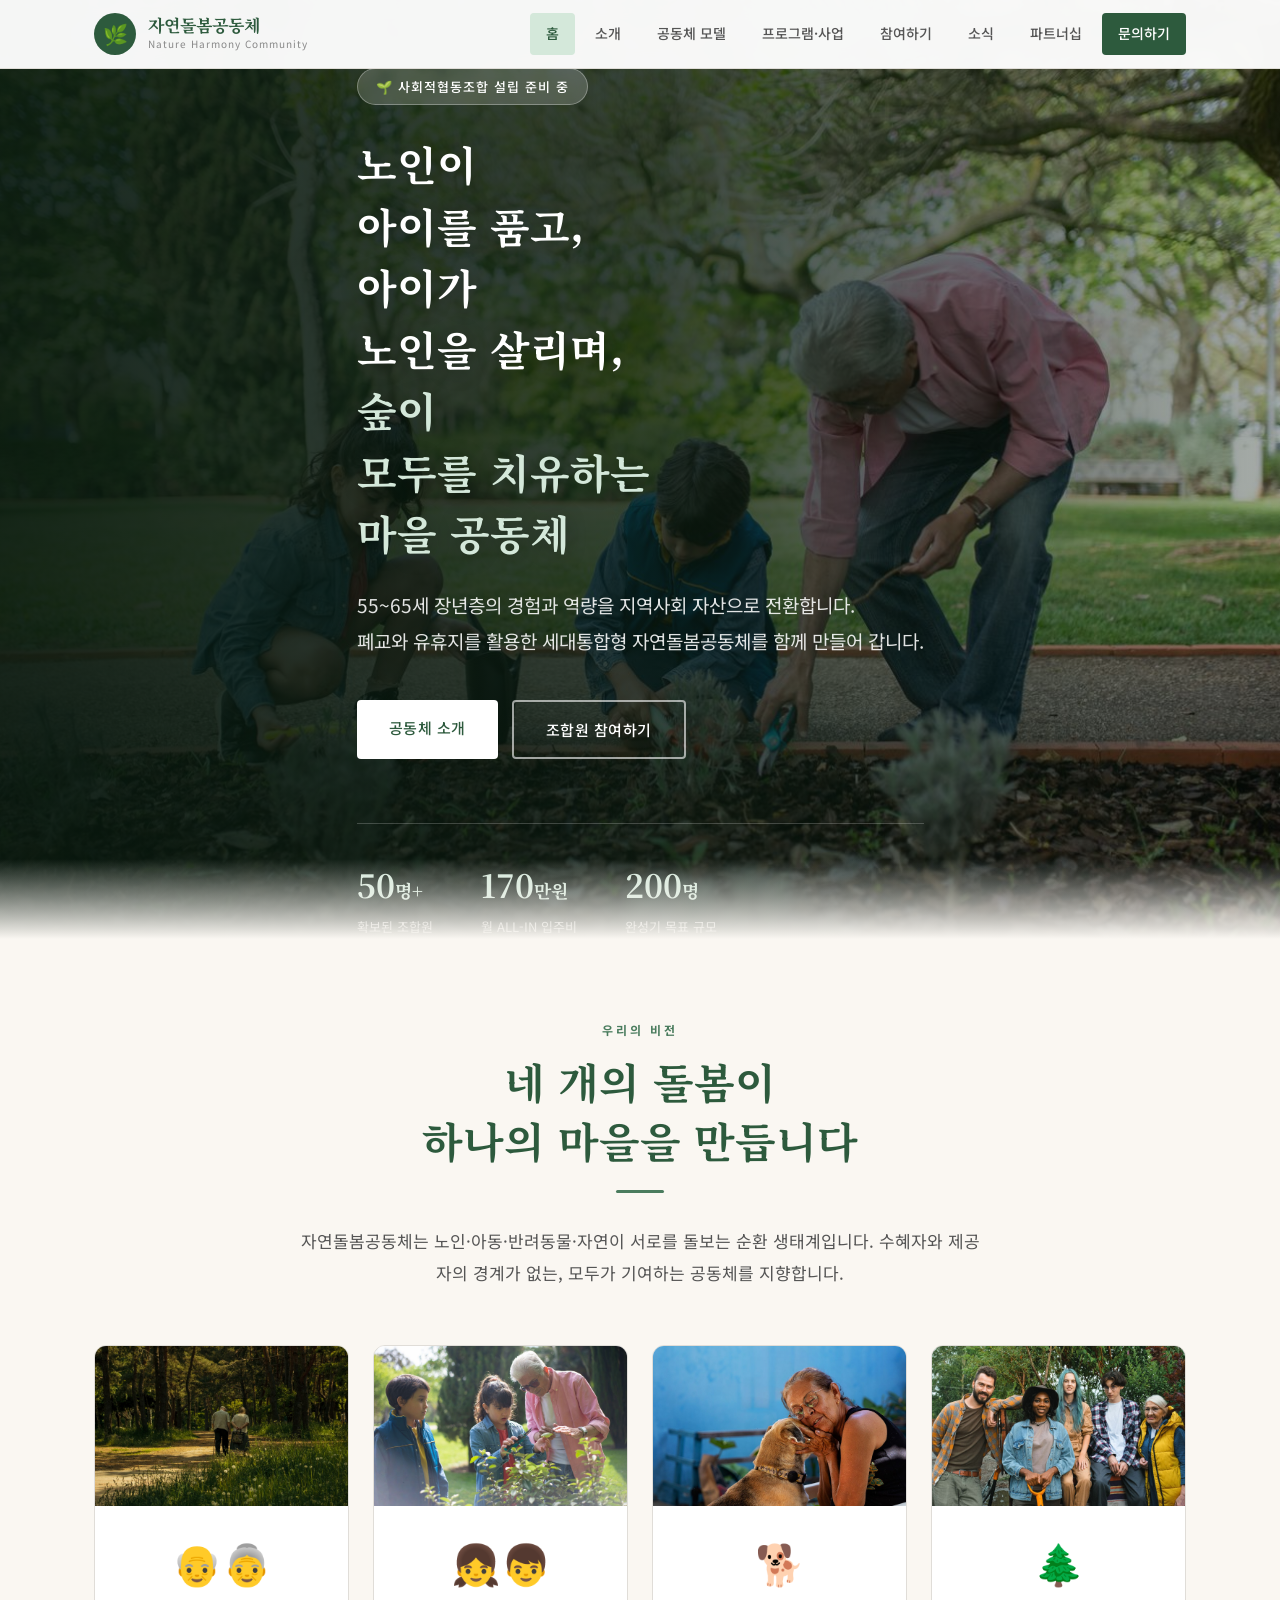
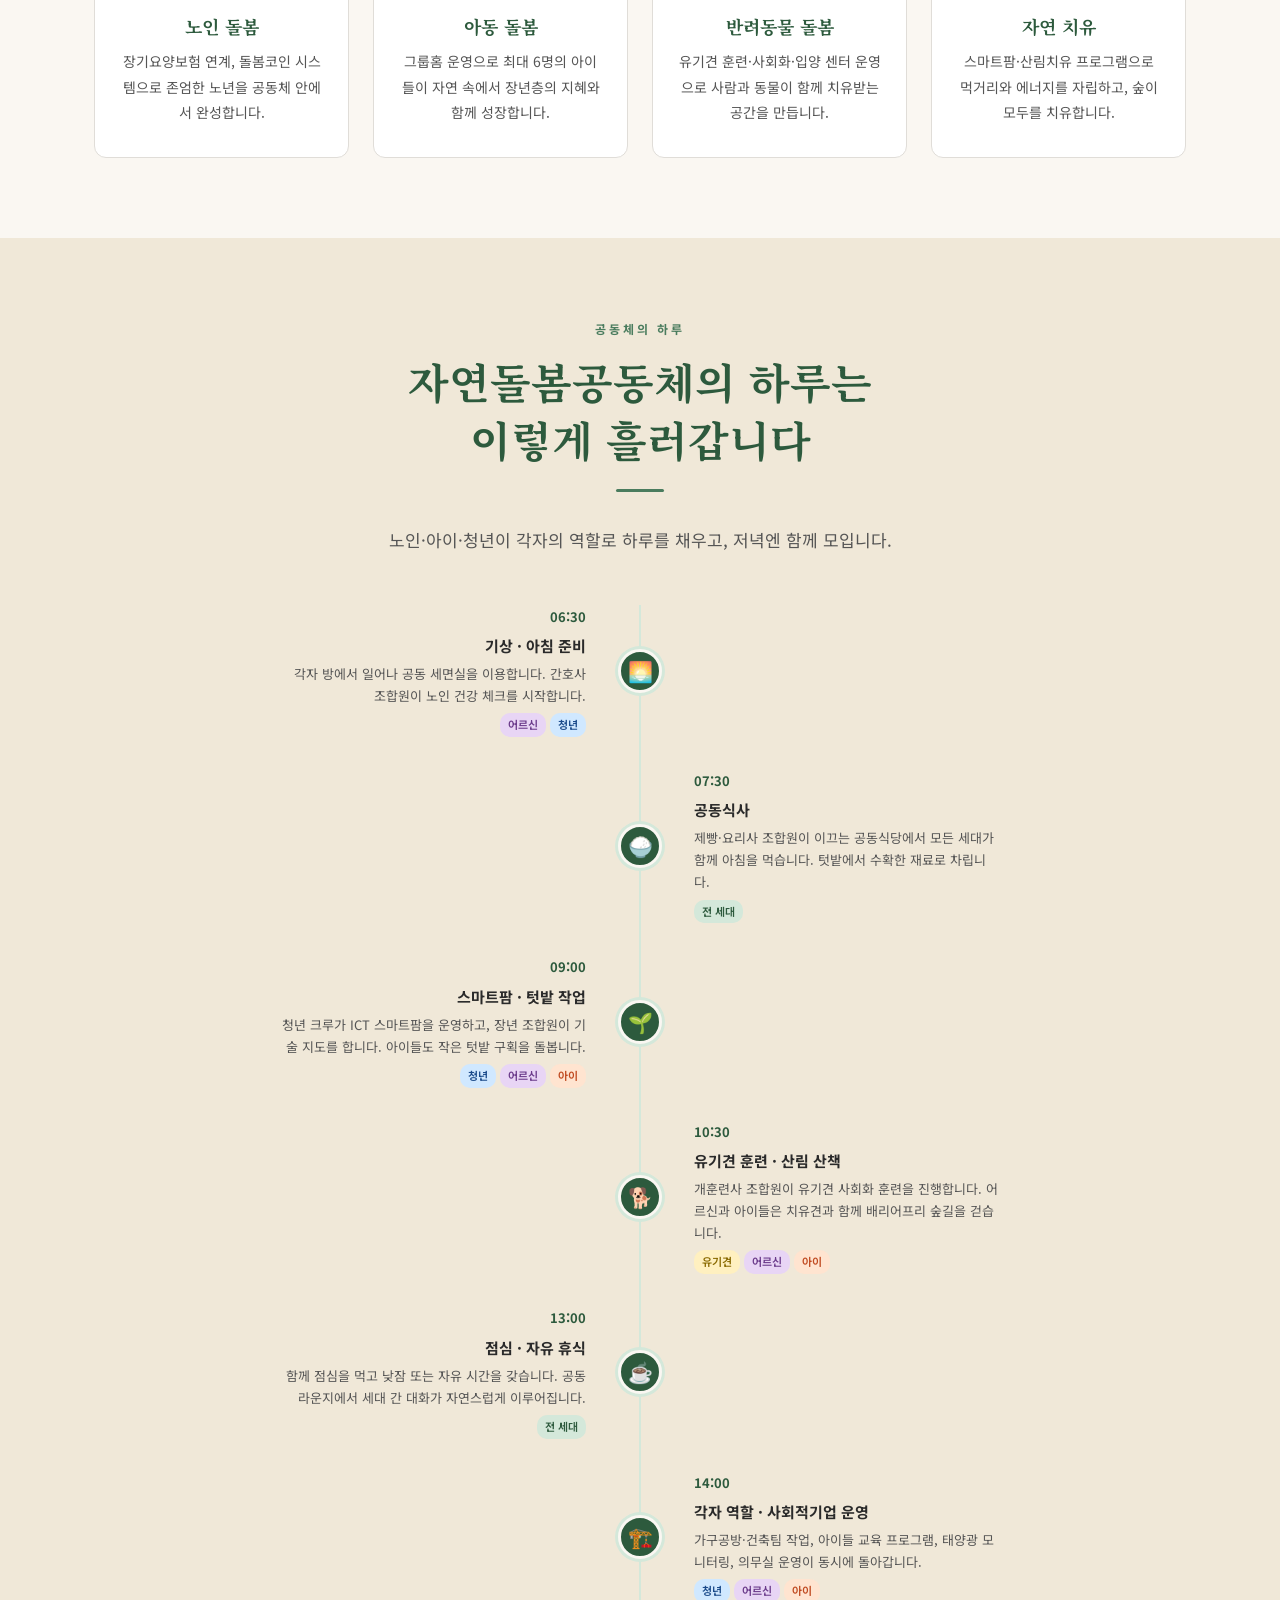
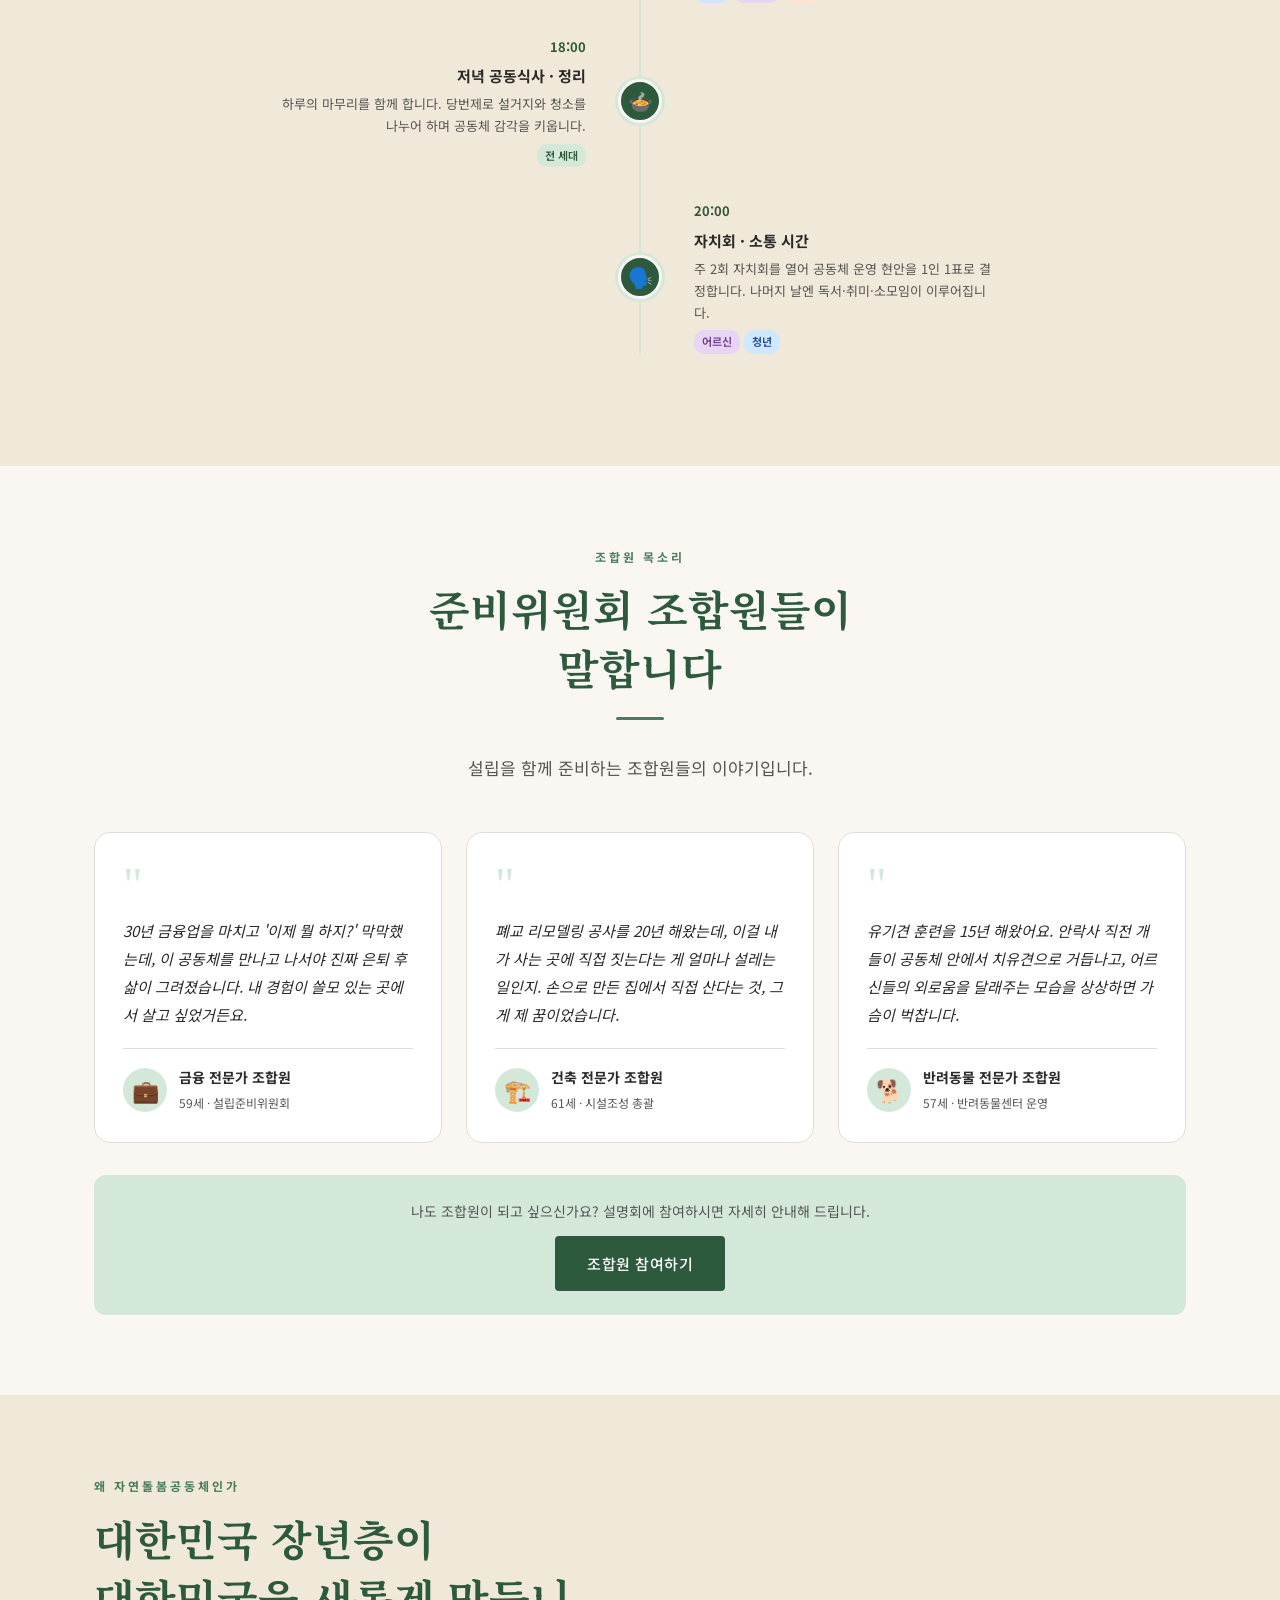
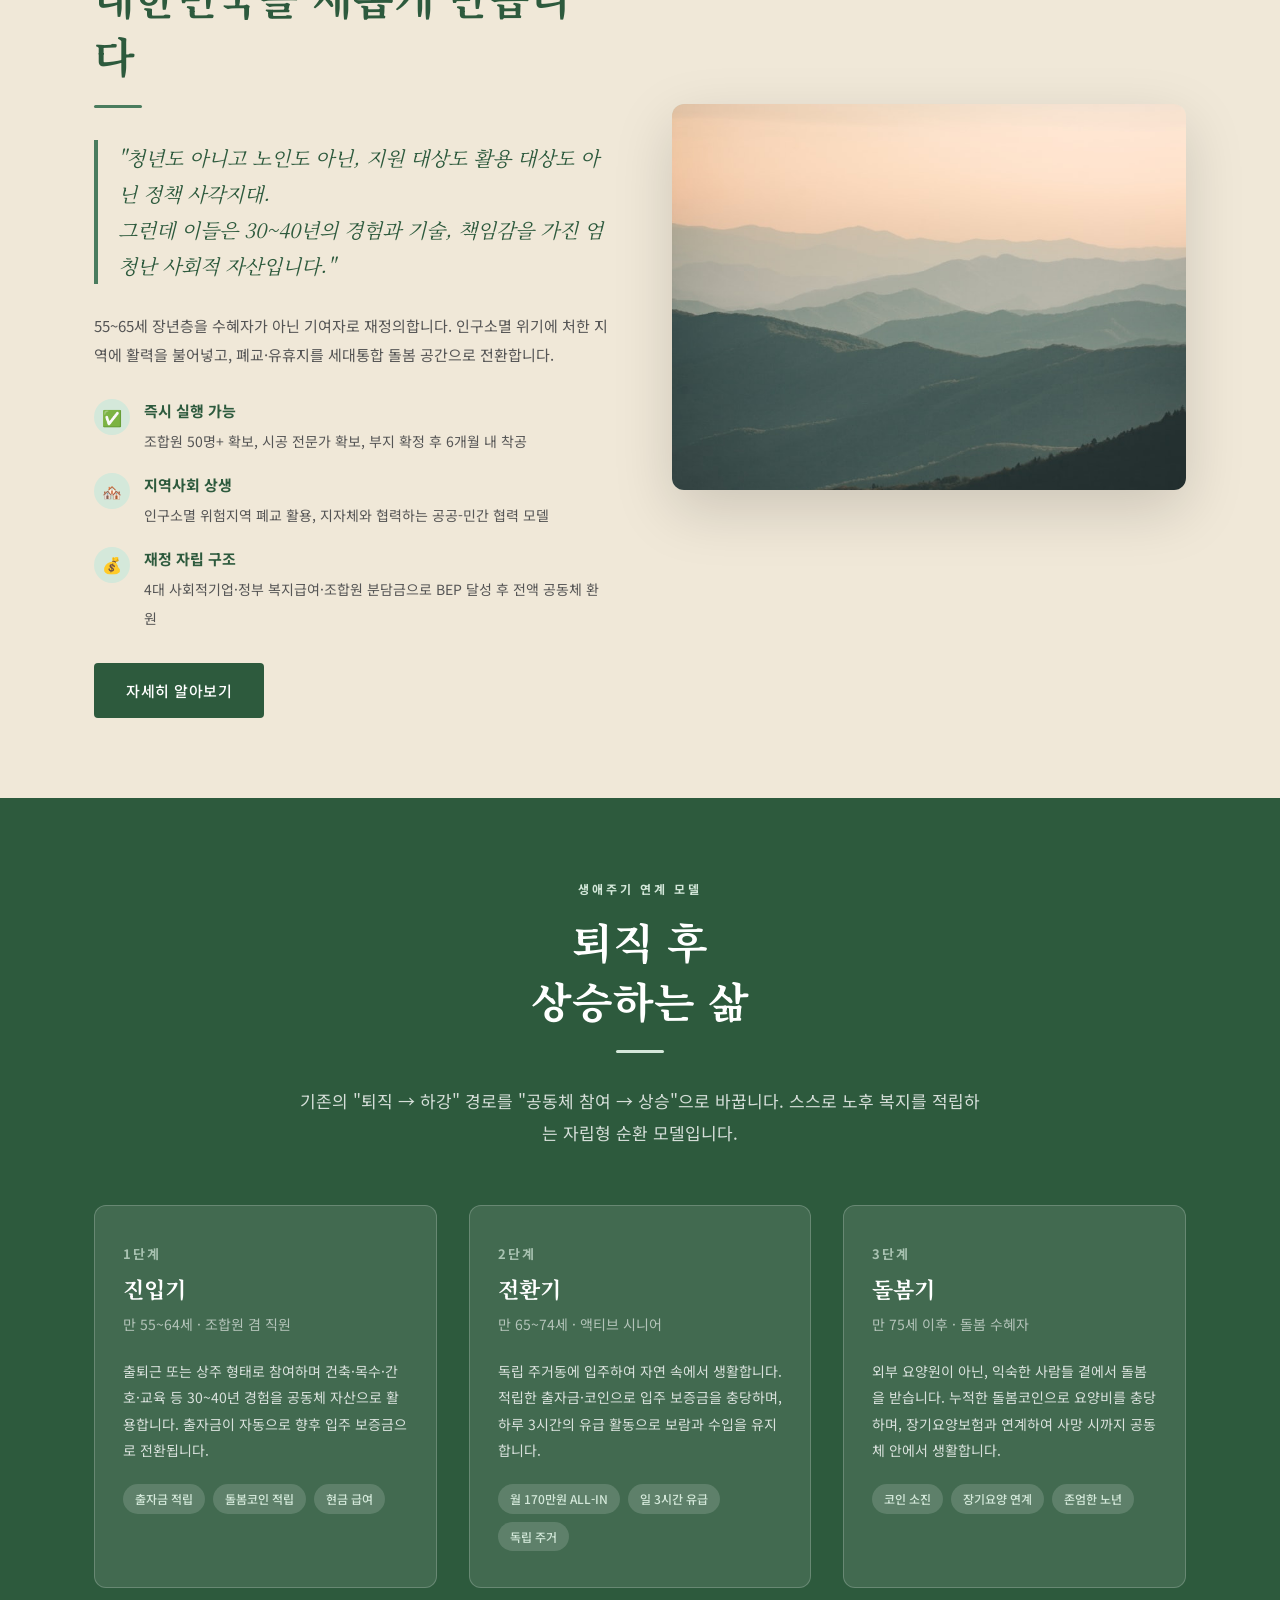
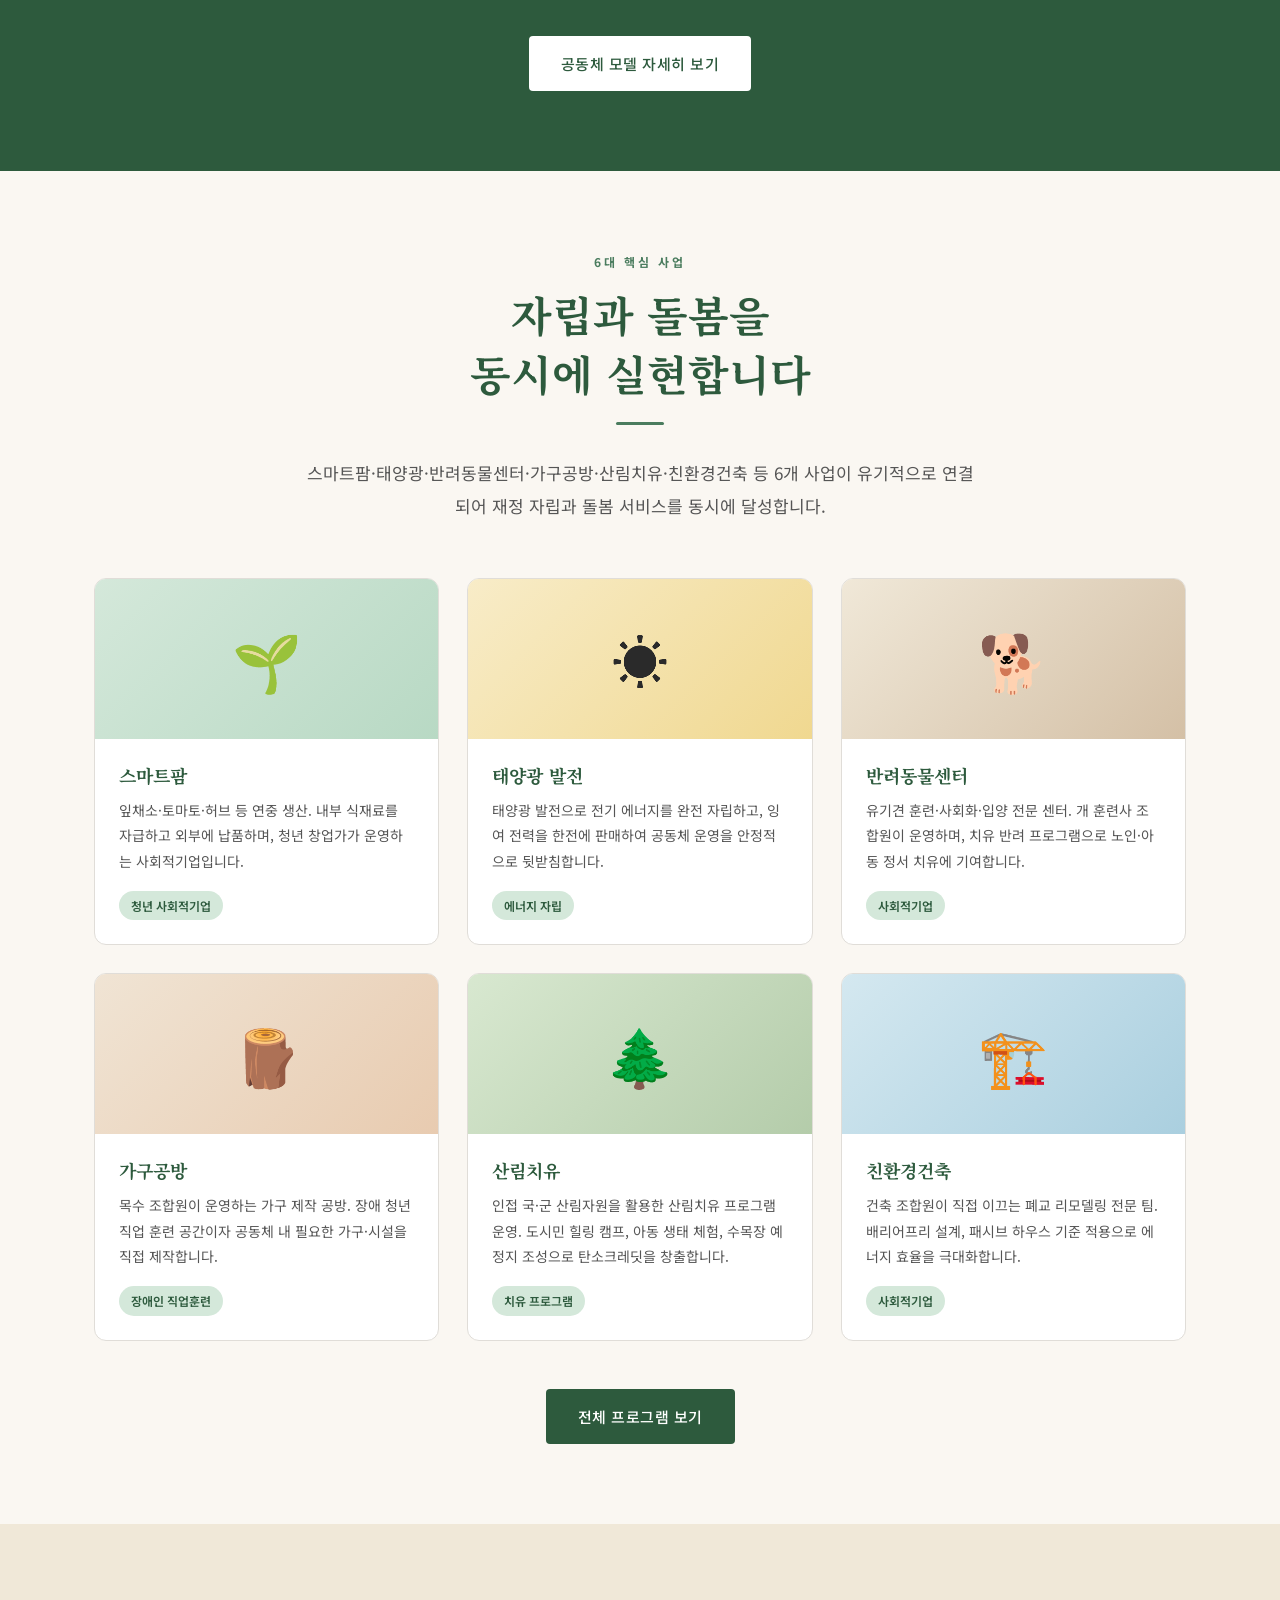
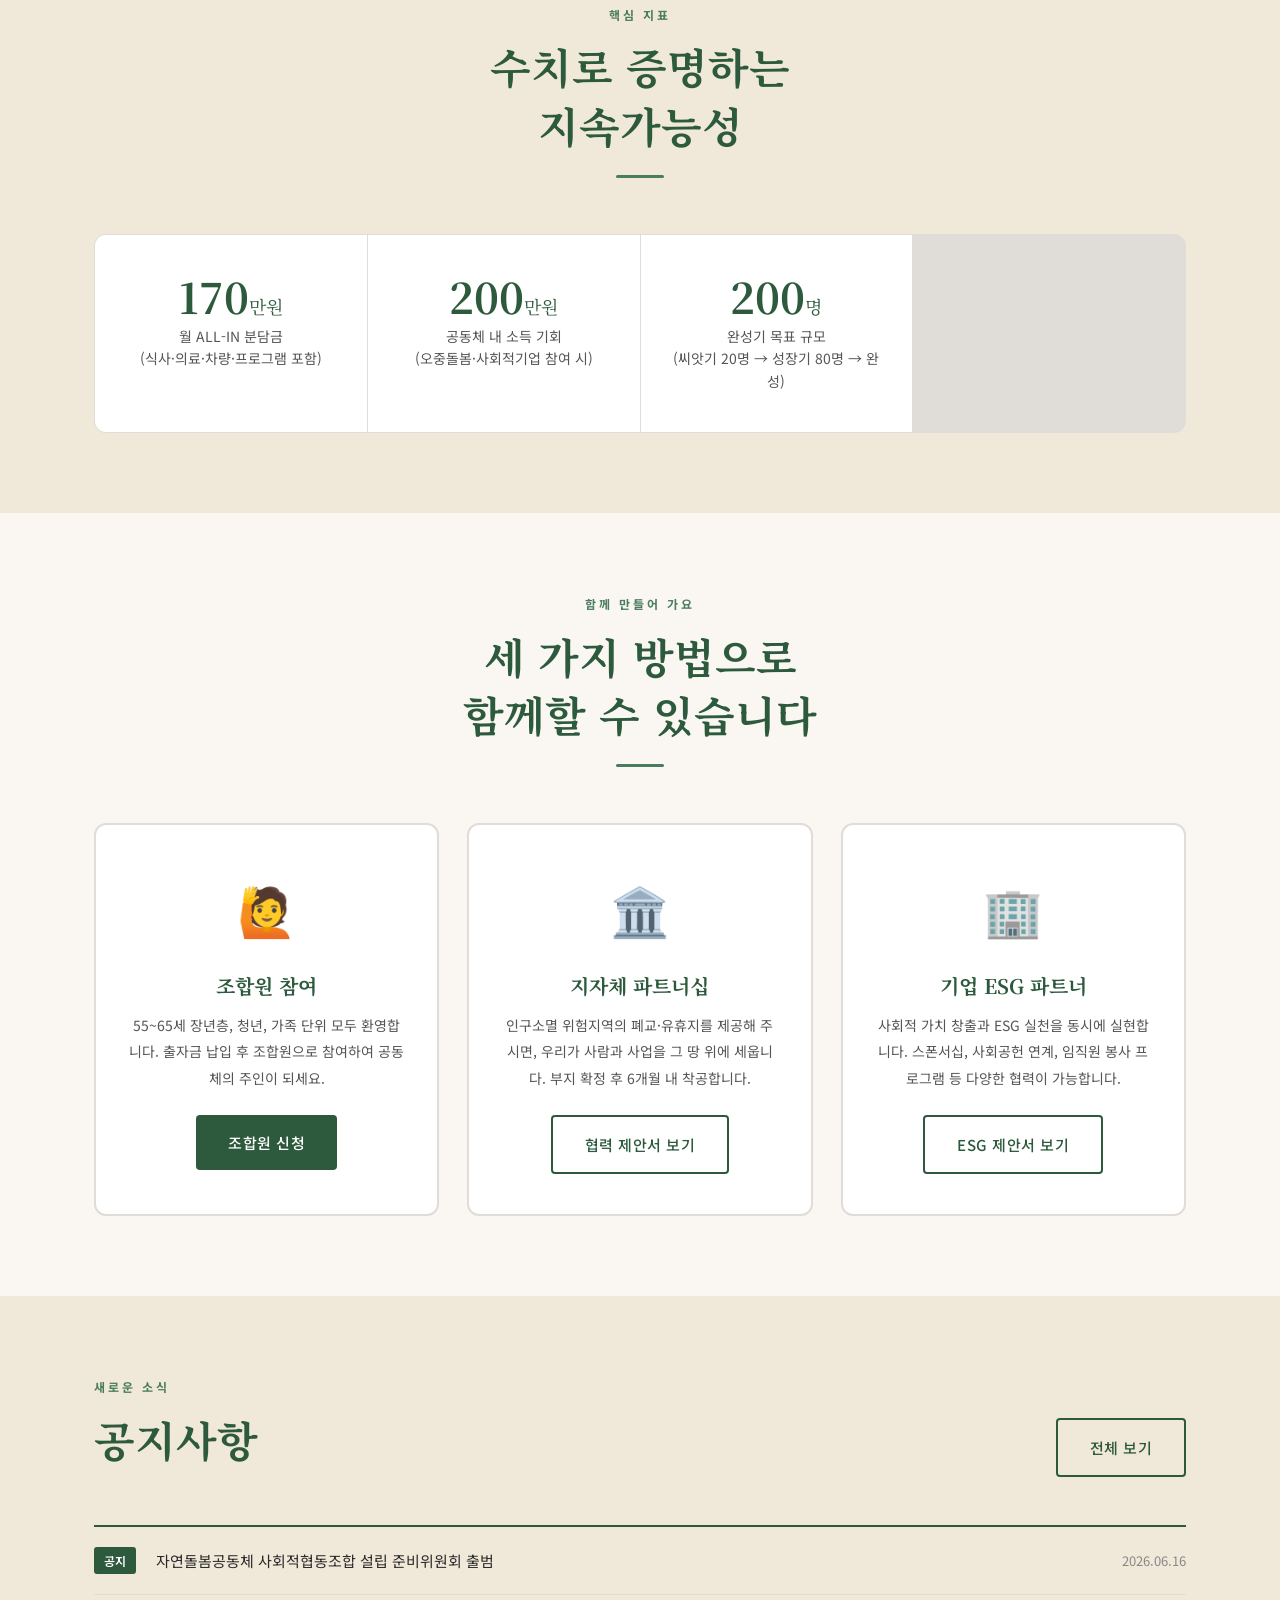
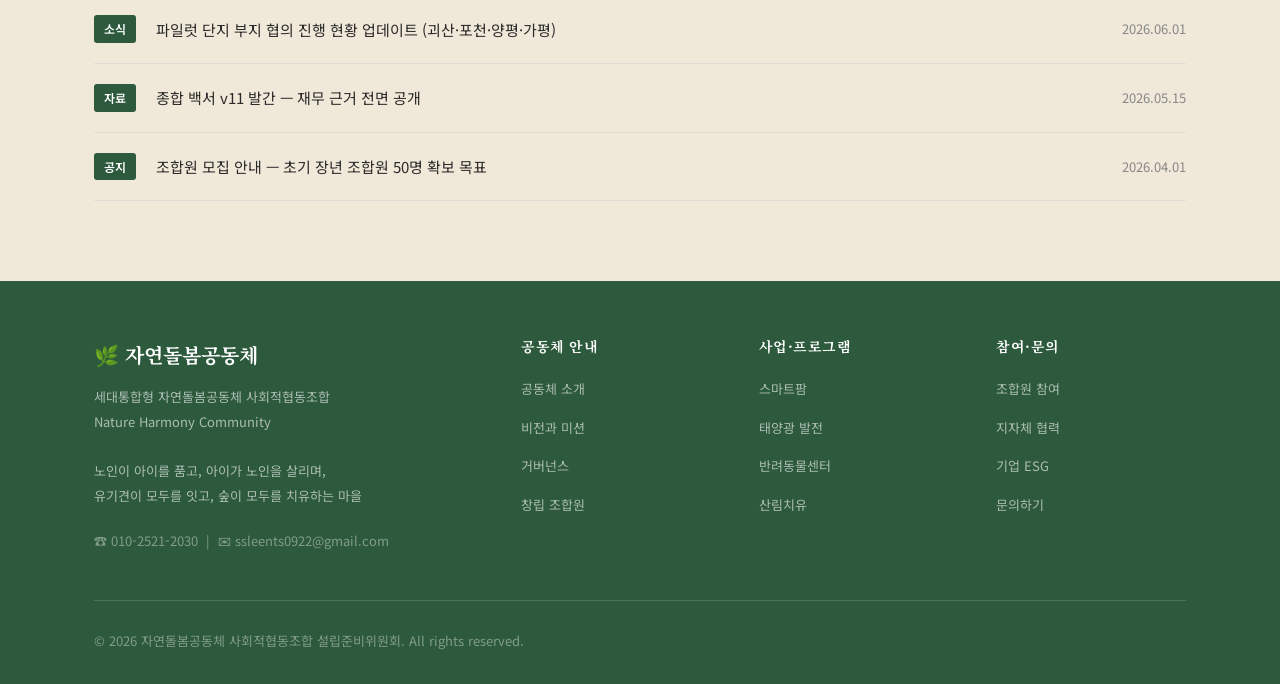
==== commit 569cbf1f: "Remove photo card from hero, remove financial figures, fix 모법인 wording 1. 히어로: 우측 사진 카드 제거, 단일 컬럼 레이" ====
--- a/index.html
+++ b/index.html
@@ -76,23 +76,12 @@
           <div class="hero-stat-label">월 ALL-IN 입주비</div>
         </div>
         <div>
-          <div class="hero-stat-num">10.5<span style="font-size:18px">억</span></div>
-          <div class="hero-stat-label">초기 투자(CAPEX)</div>
-        </div>
-        <div>
           <div class="hero-stat-num">200<span style="font-size:18px">명</span></div>
           <div class="hero-stat-label">완성기 목표 규모</div>
         </div>
       </div>
     </div>
 
-    <!-- 사진 -->
-    <div class="hero-illustration">
-      <div class="hero-photo-frame">
-        <img src="images/grandma-child.jpg" alt="할아버지가 손녀를 안고 꽃밭을 거니는 모습 — 자연돌봄공동체의 세대통합">
-        <div class="hero-photo-caption">세대가 함께, 자연 안에서 — 자연돌봄공동체</div>
-      </div>
-    </div>
 
     </div><!-- /hero-inner -->
   </div>
@@ -459,7 +448,7 @@
         <div class="program-card-header green">🌱</div>
         <div class="program-card-body">
           <h3>스마트팜</h3>
-          <p>잎채소·토마토·허브 등 연중 생산. 내부 식재료 자급 + 외부 납품으로 연간 수익을 창출하며, 청년 창업가가 운영합니다.</p>
+          <p>잎채소·토마토·허브 등 연중 생산. 내부 식재료를 자급하고 외부에 납품하며, 청년 창업가가 운영하는 사회적기업입니다.</p>
           <span class="program-badge">청년 사회적기업</span>
         </div>
       </div>
@@ -467,7 +456,7 @@
         <div class="program-card-header sun">☀️</div>
         <div class="program-card-body">
           <h3>태양광 발전</h3>
-          <p>1MW 규모 태양광 설치로 연간 3.6억 수익 창출. 전기 에너지 완전 자립을 달성하고 잉여 전력을 한전에 판매합니다.</p>
+          <p>태양광 발전으로 전기 에너지를 완전 자립하고, 잉여 전력을 한전에 판매하여 공동체 운영을 안정적으로 뒷받침합니다.</p>
           <span class="program-badge">에너지 자립</span>
         </div>
       </div>
@@ -519,10 +508,6 @@
       <div class="divider divider-center"></div>
     </div>
     <div class="stats-grid fade-in">
-      <div class="stat-item">
-        <div class="stat-num">10.5<span class="stat-unit">억</span></div>
-        <div class="stat-label">초기 투자(CAPEX)<br>(폐교 리모델링+스마트팜+산림치유)</div>
-      </div>
       <div class="stat-item">
         <div class="stat-num">170<span class="stat-unit">만원</span></div>
         <div class="stat-label">월 ALL-IN 분담금<br>(식사·의료·차량·프로그램 포함)</div>
--- a/style.css
+++ b/style.css
@@ -287,9 +287,8 @@
 
 .hero-inner {
   display: grid;
-  grid-template-columns: 1fr 1fr;
-  gap: 56px;
-  align-items: center;
+  grid-template-columns: 1fr;
+  max-width: 720px;
   width: 100%;
 }
 
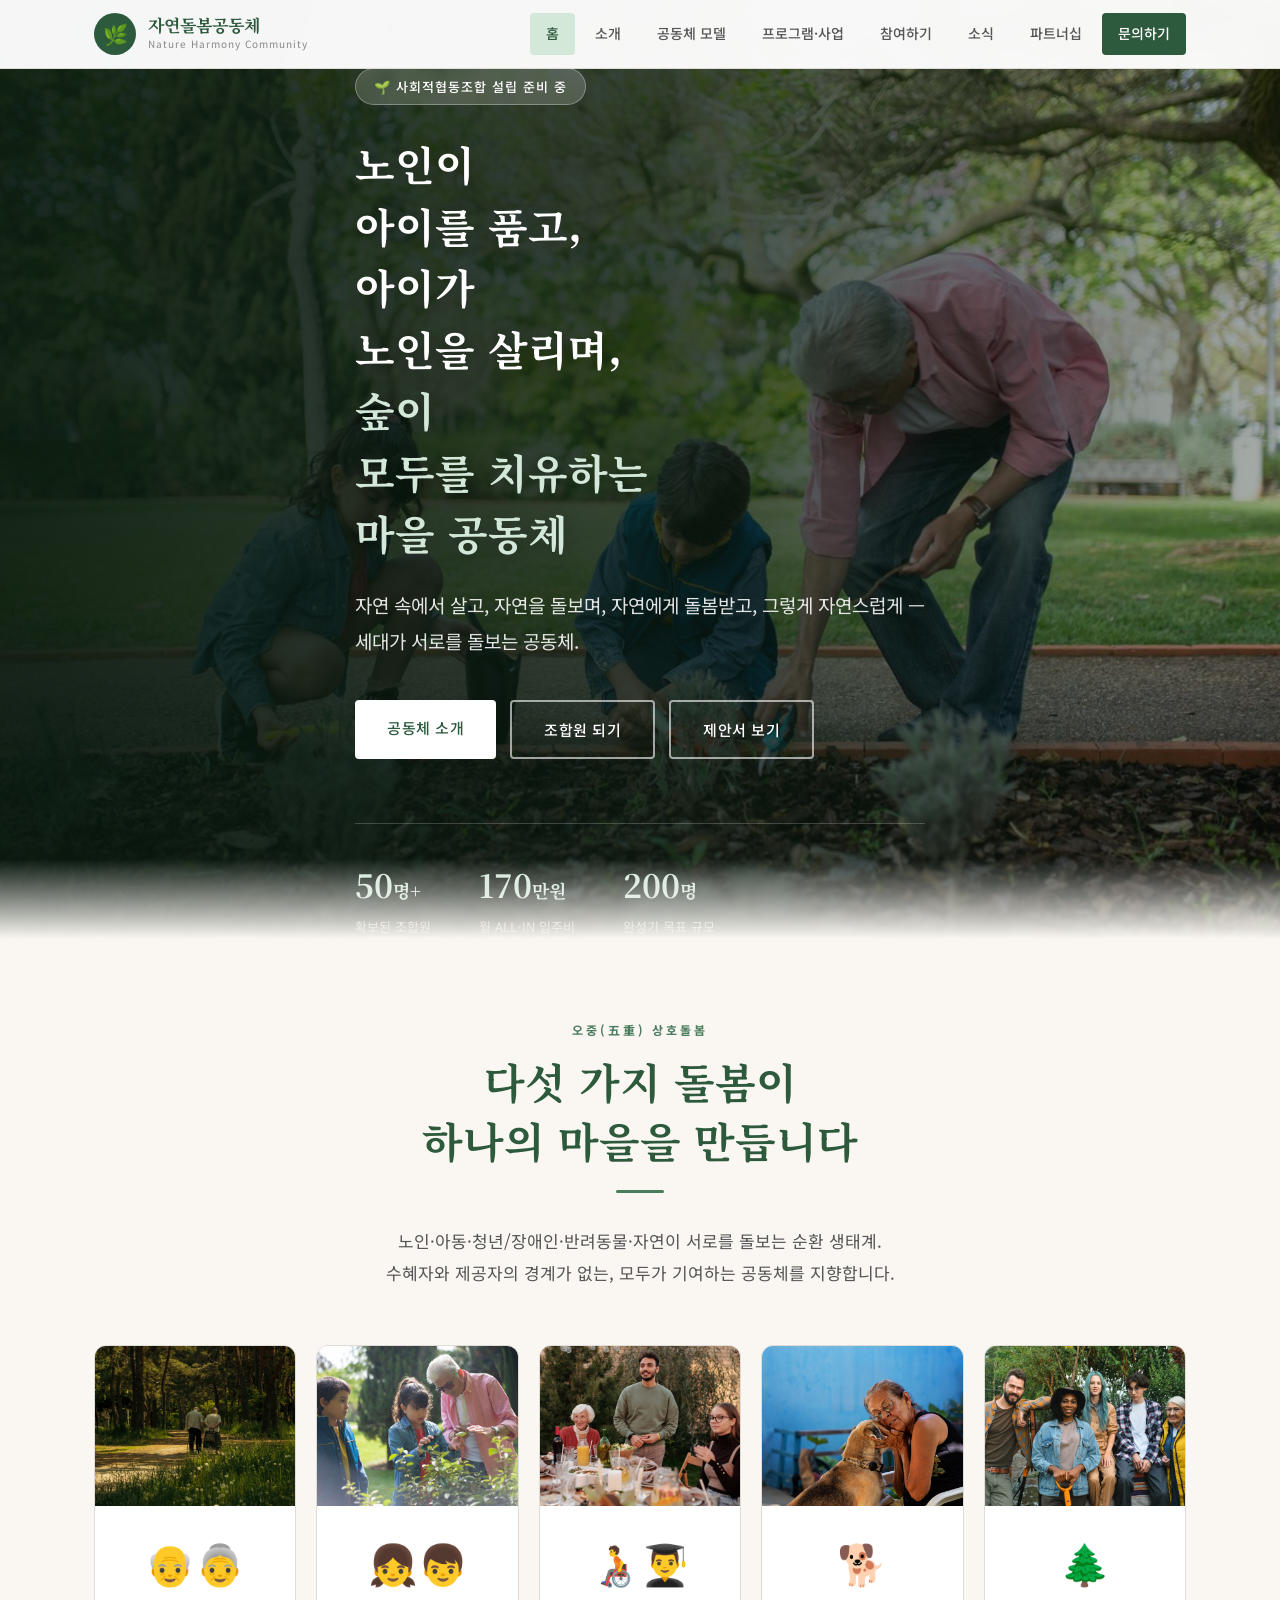
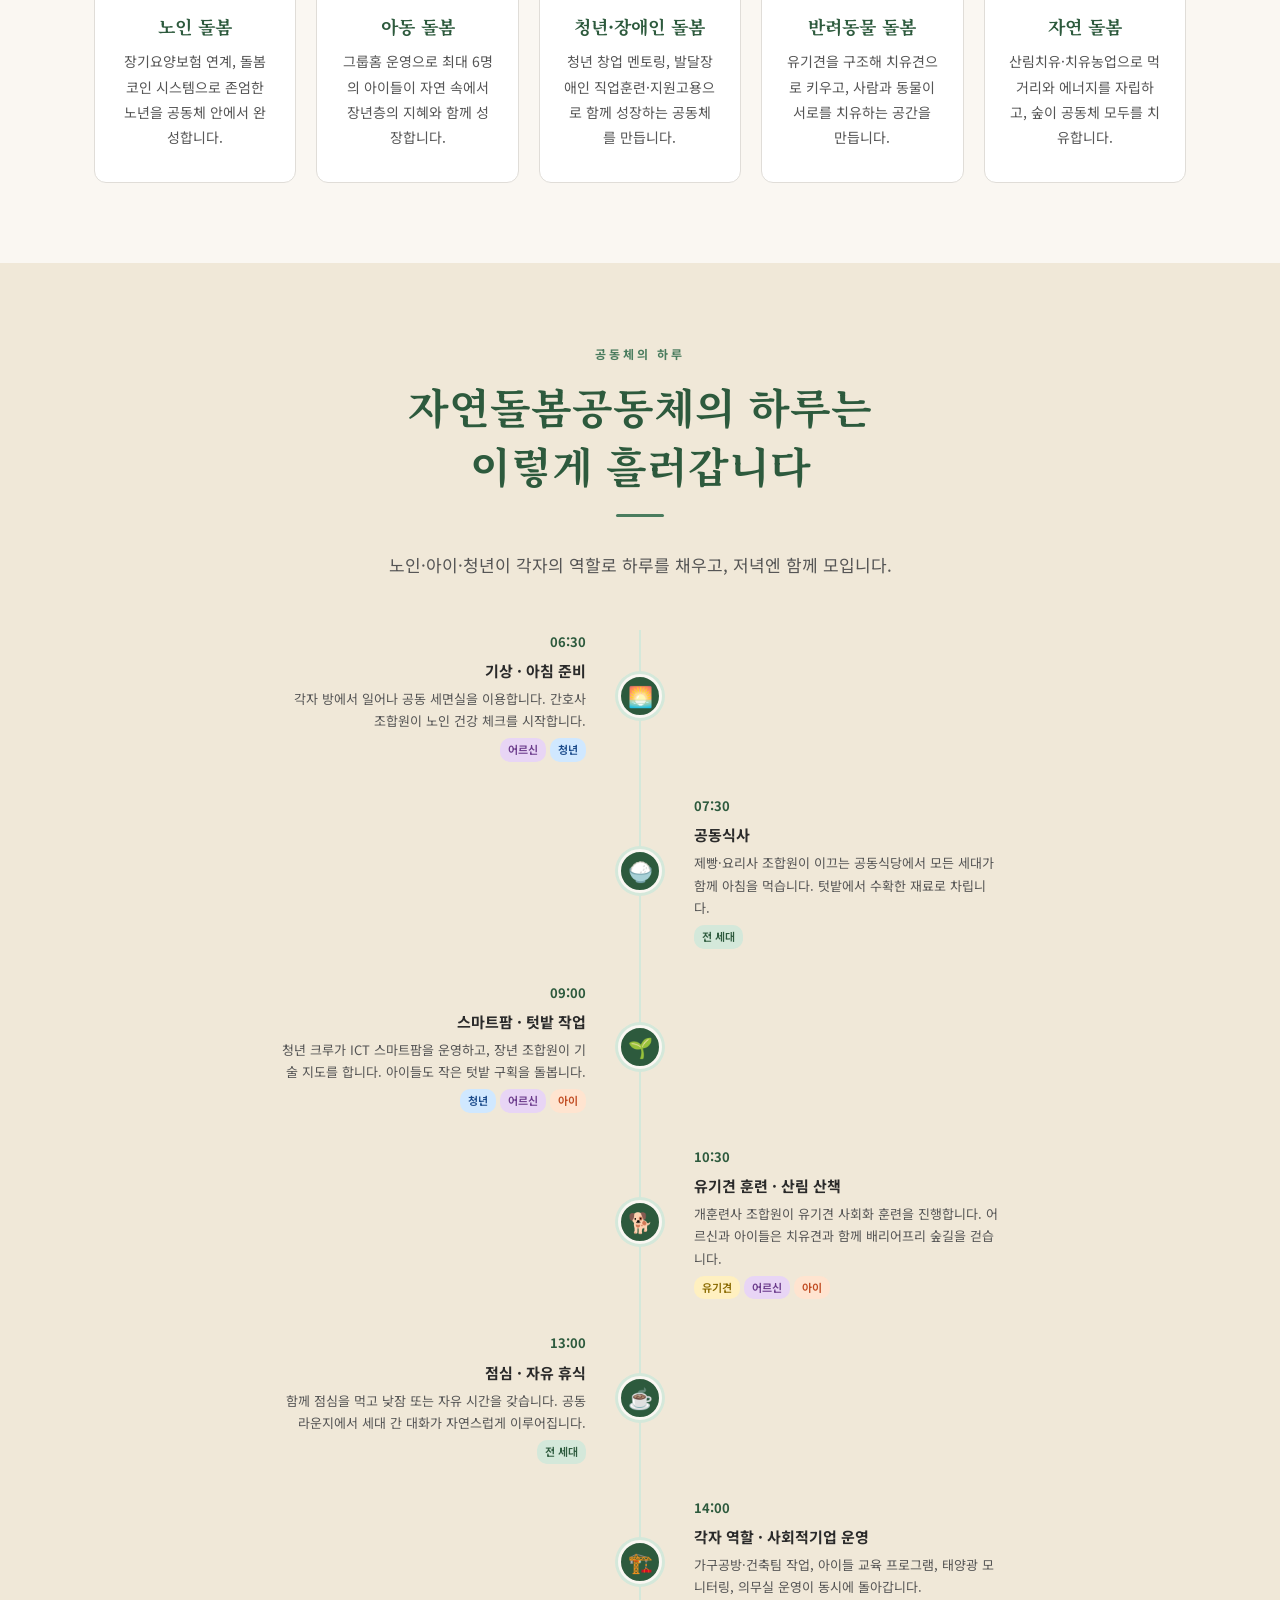
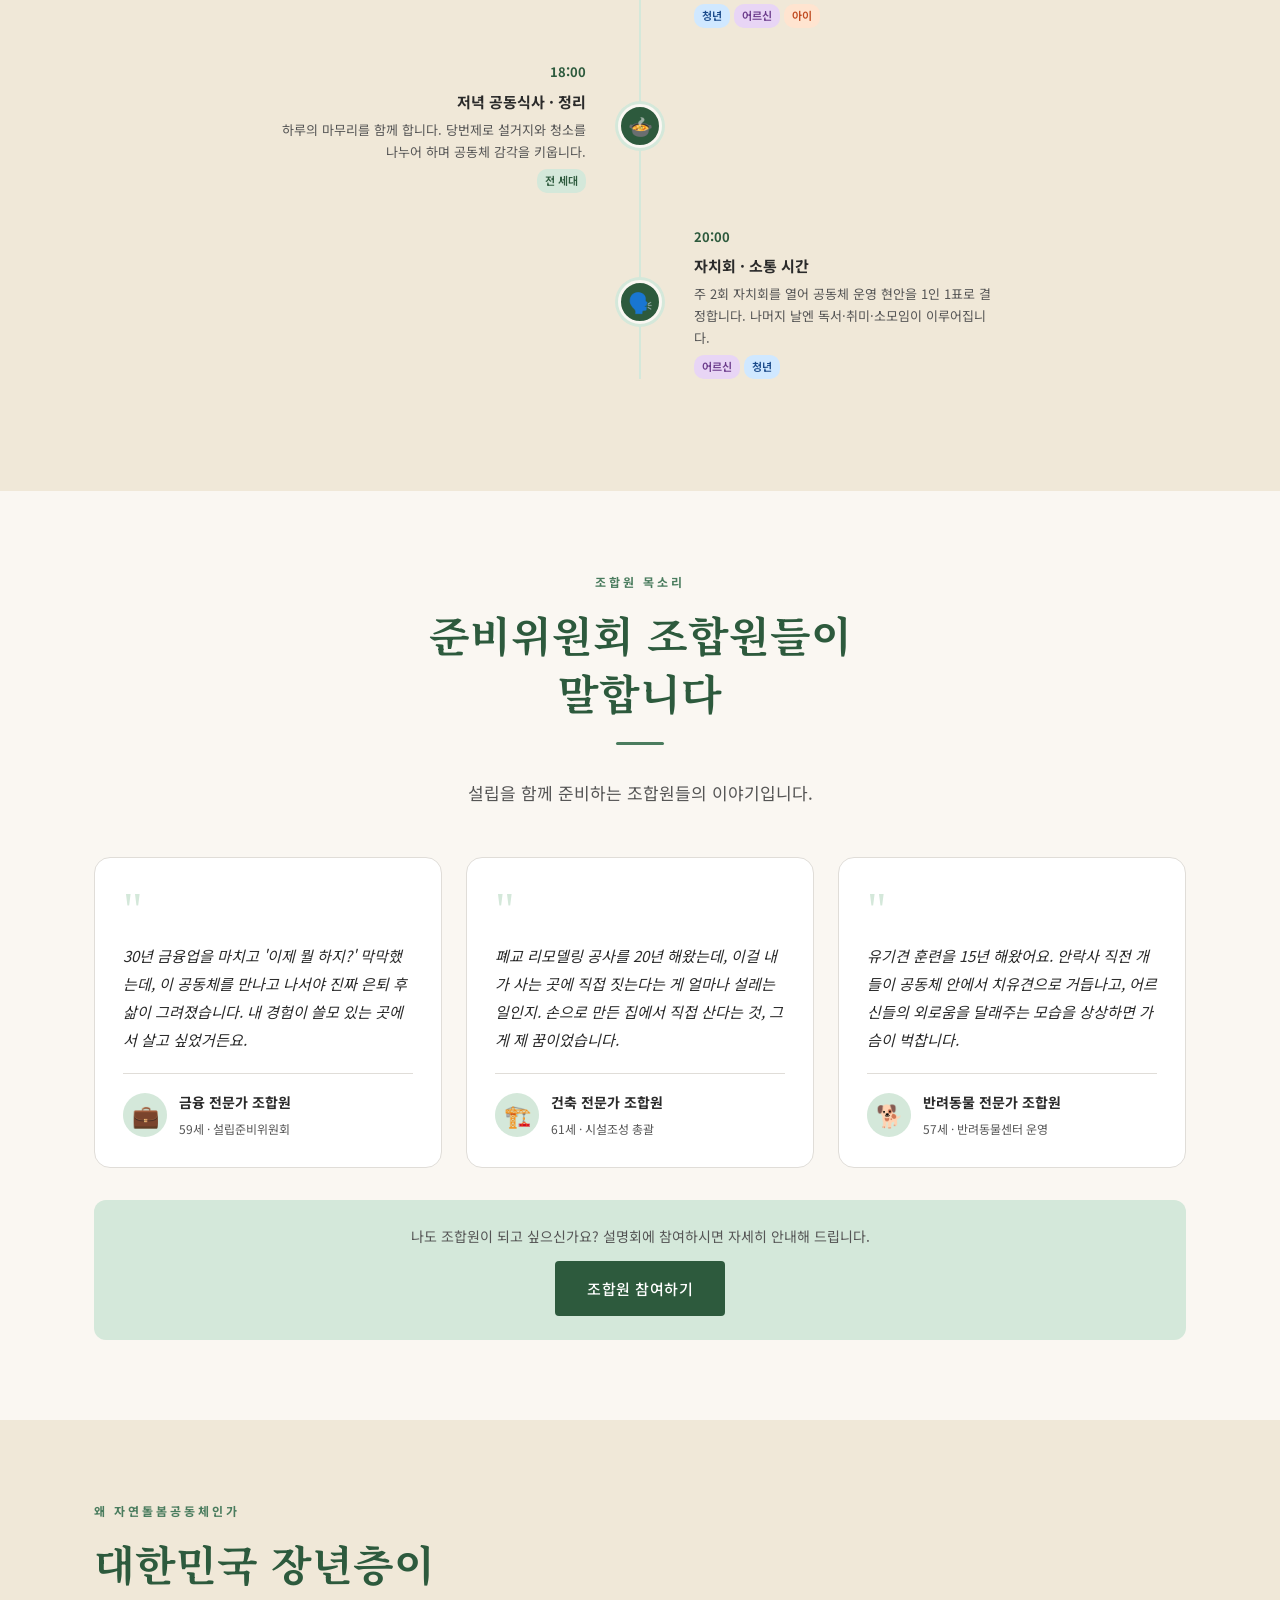
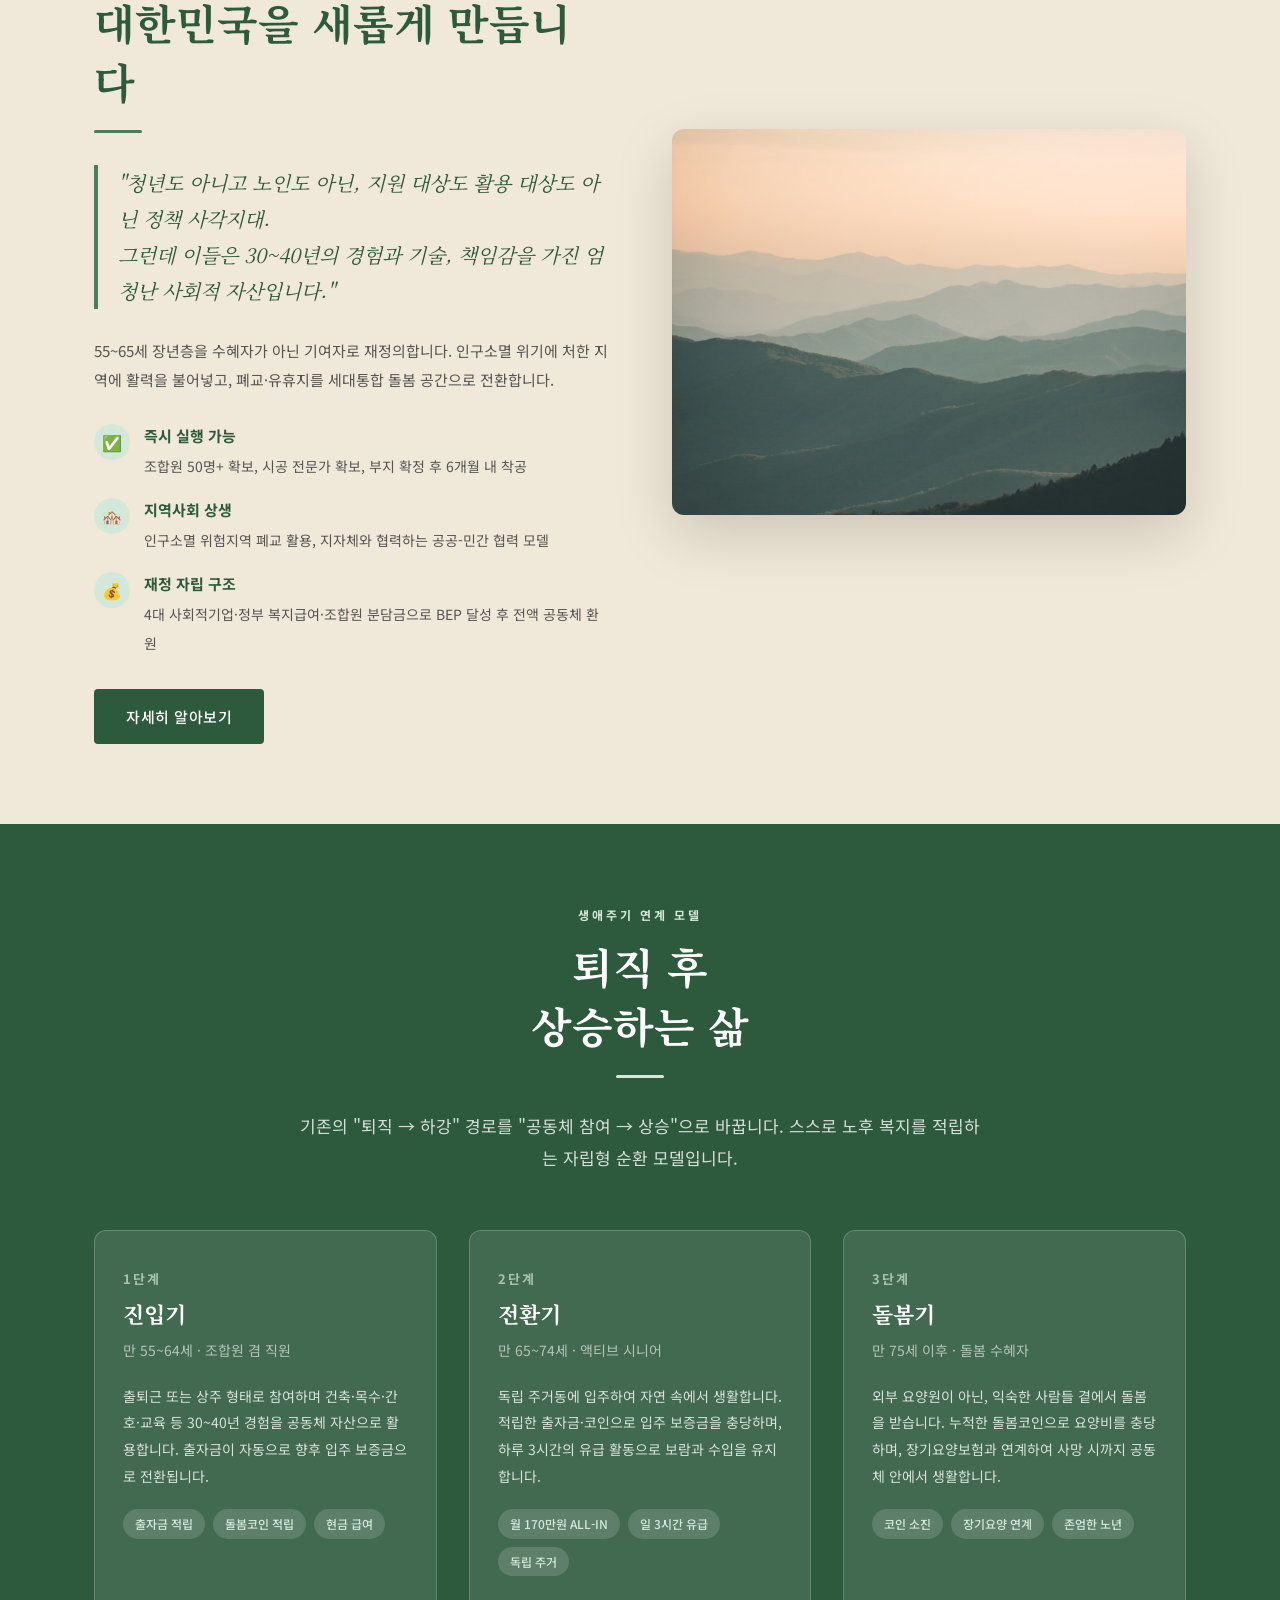
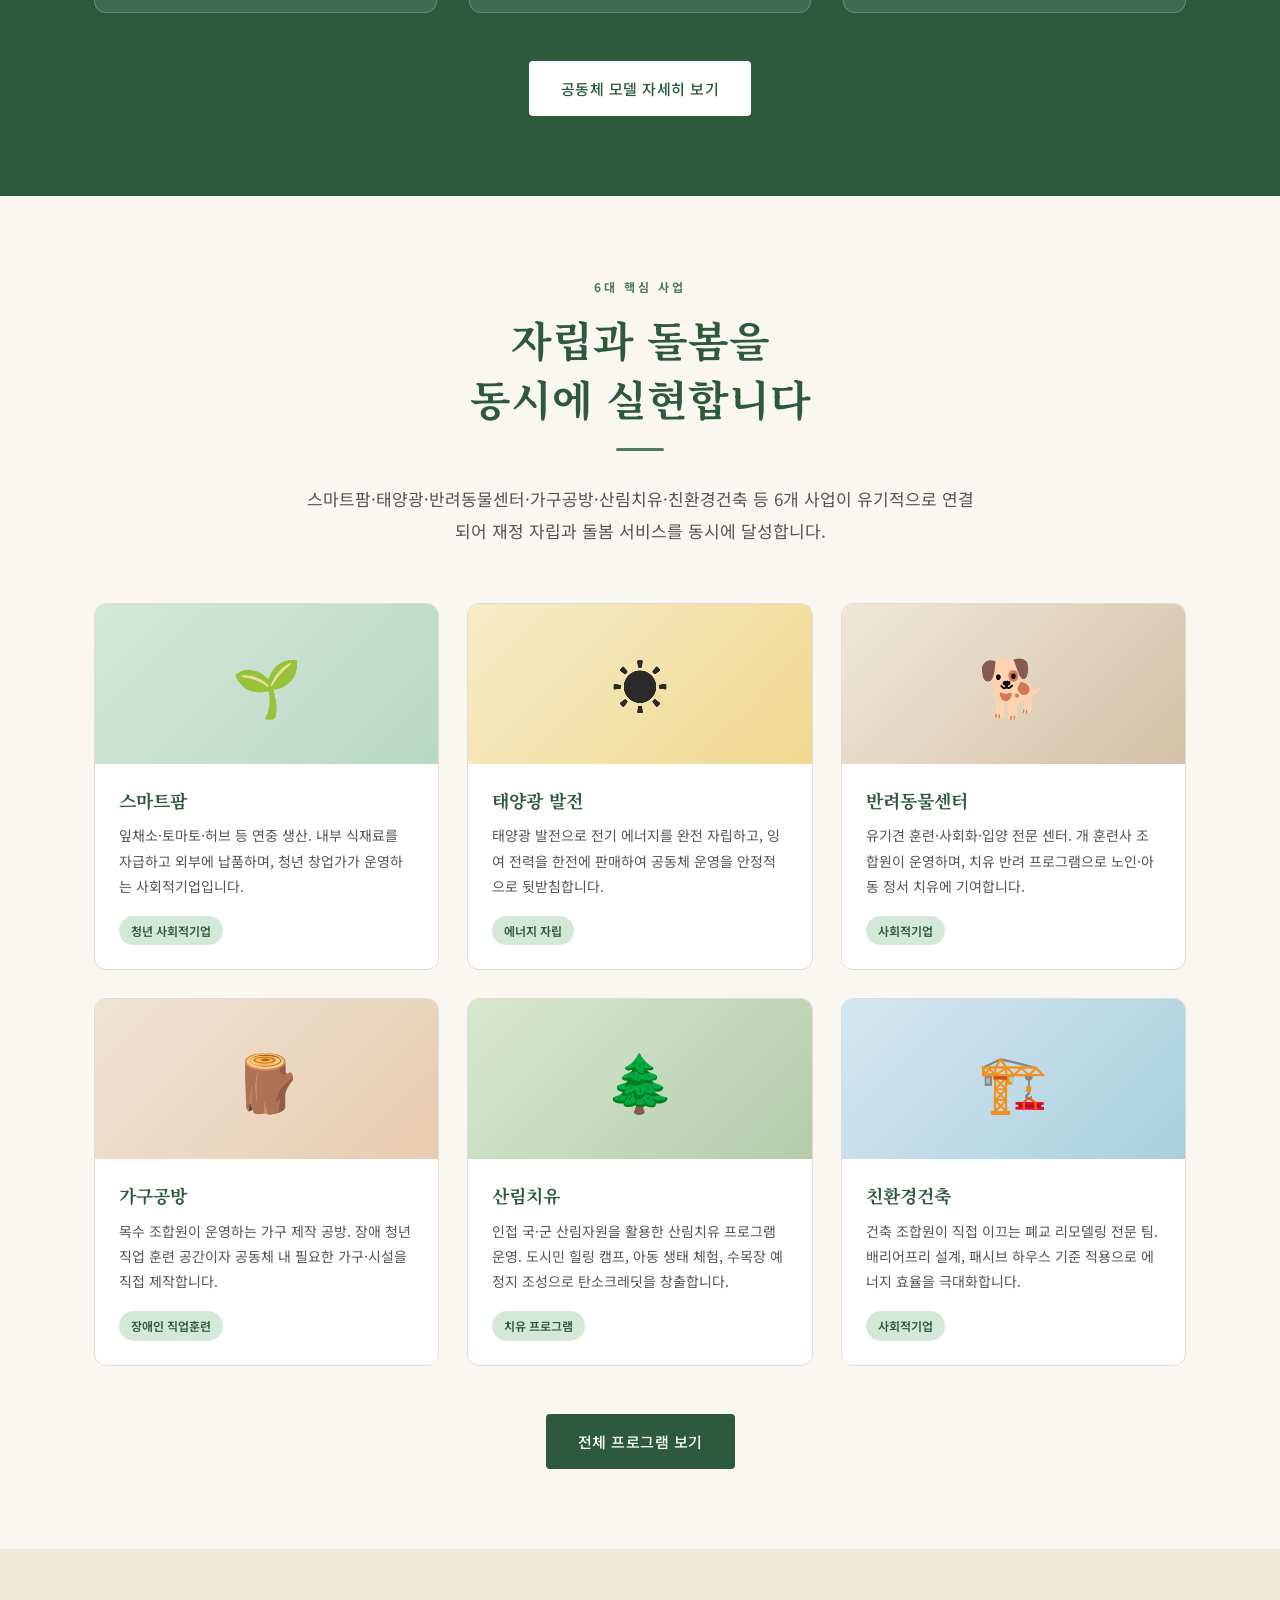
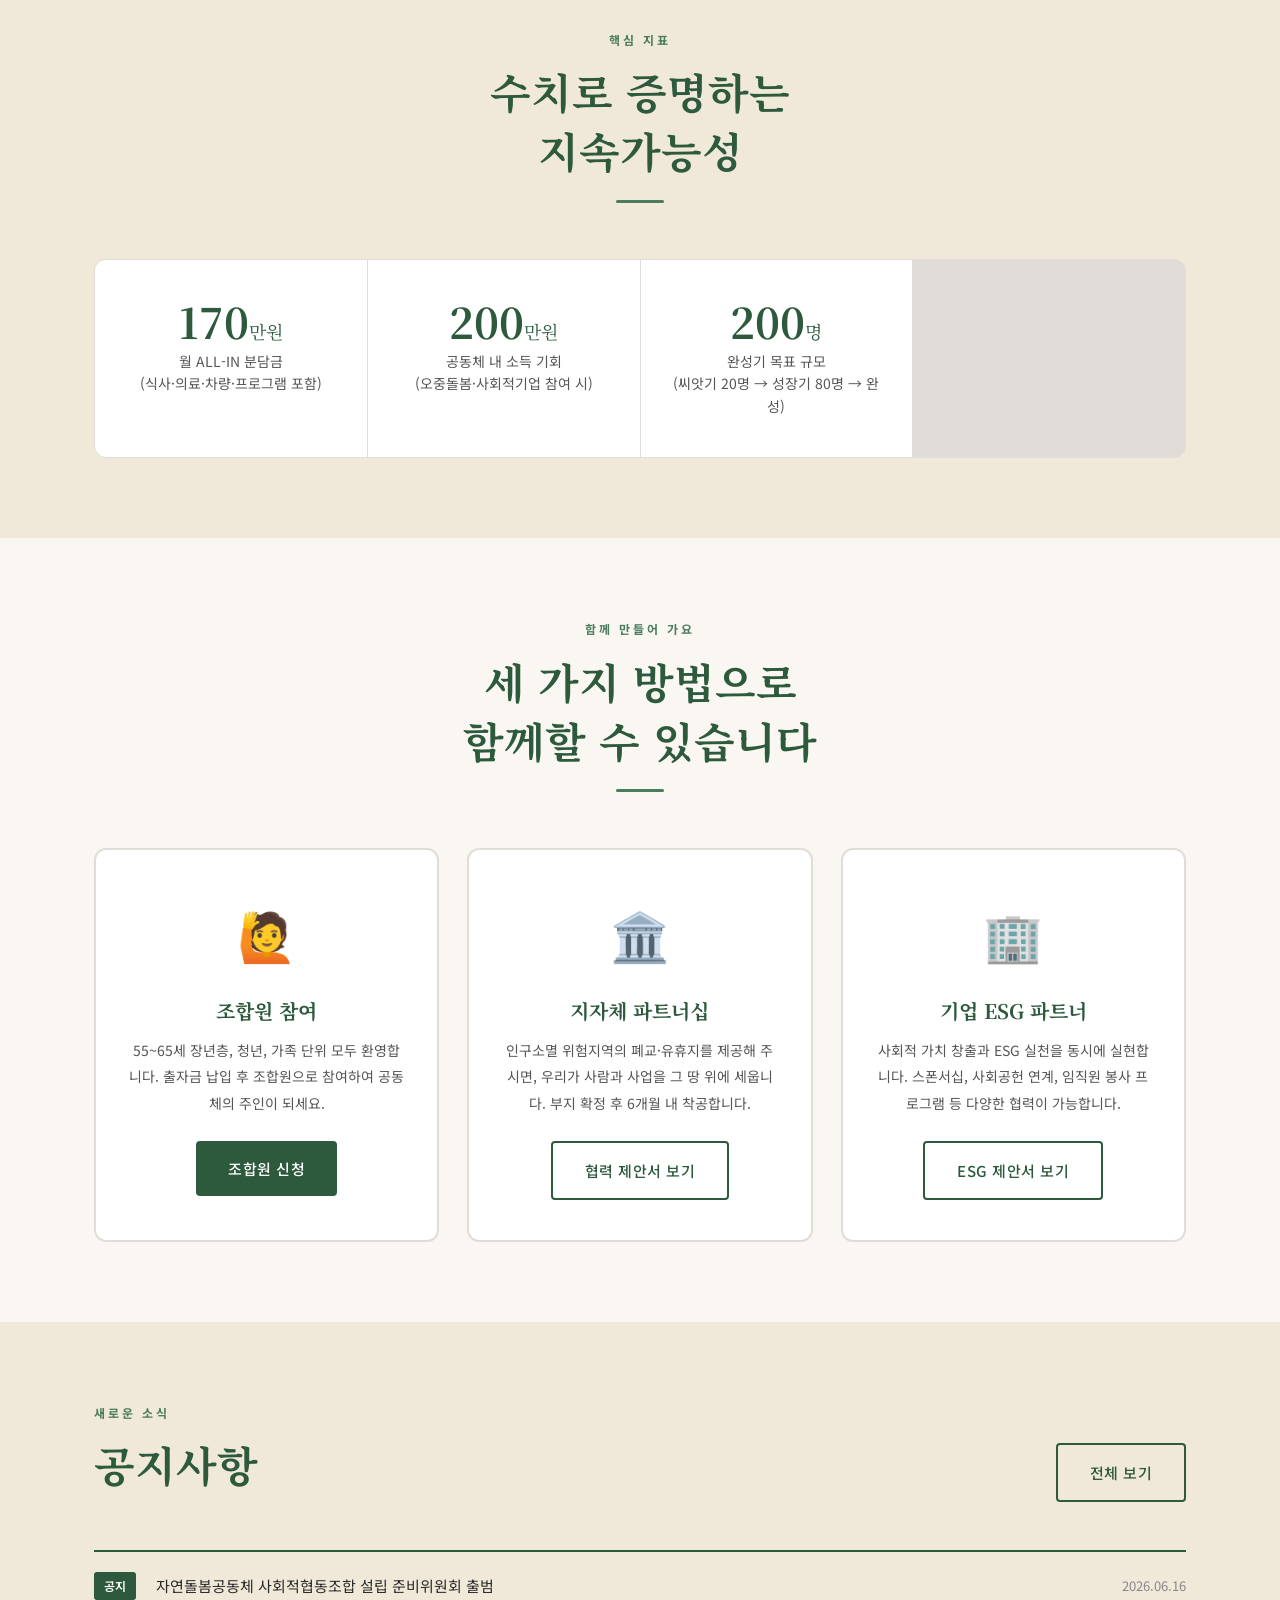
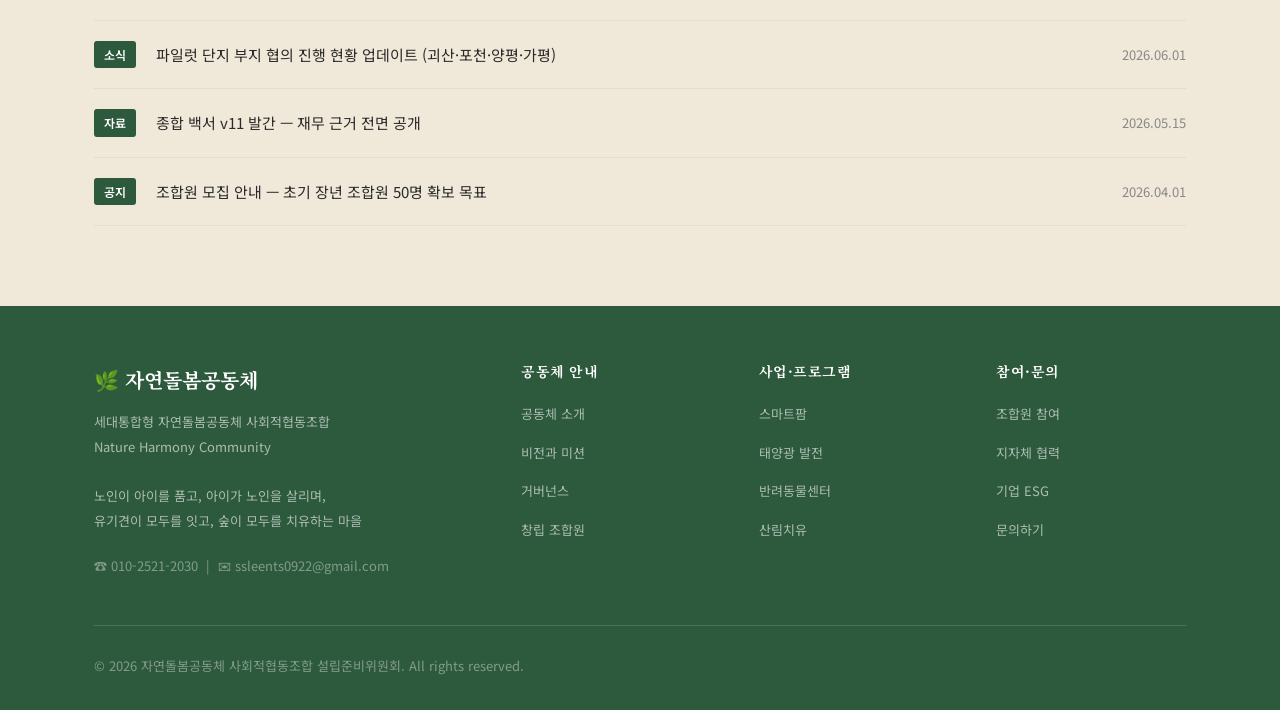
==== commit 51f712d3: "Sync docs and update site content from 최종본 (2026-06-16) 문서 동기화: - docs/ 폴더에 최신 docx 9개 복사 (백서·사업계획서·" ====
--- a/index.html
+++ b/index.html
@@ -59,12 +59,13 @@
         마을 공동체</em>
       </h1>
       <p class="hero-desc">
-        55~65세 장년층의 경험과 역량을 지역사회 자산으로 전환합니다.<br>
-        폐교와 유휴지를 활용한 세대통합형 자연돌봄공동체를 함께 만들어 갑니다.
+        자연 속에서 살고, 자연을 돌보며, 자연에게 돌봄받고, 그렇게 자연스럽게 —<br>
+        세대가 서로를 돌보는 공동체.
       </p>
       <div class="hero-buttons">
         <a href="about.html" class="btn btn-white">공동체 소개</a>
-        <a href="join.html" class="btn btn-outline" style="color:white;border-color:rgba(255,255,255,0.6)">조합원 참여하기</a>
+        <a href="join.html" class="btn btn-outline" style="color:white;border-color:rgba(255,255,255,0.6)">조합원 되기</a>
+        <a href="proposals.html" class="btn btn-outline" style="color:white;border-color:rgba(255,255,255,0.6)">제안서 보기</a>
       </div>
       <div class="hero-stats">
         <div>
@@ -87,15 +88,15 @@
   </div>
 </section>
 
-<!-- ===== 4대 돌봄 비전 ===== -->
+<!-- ===== 5대(오중) 돌봄 비전 ===== -->
 <section class="section">
   <div class="container">
     <div class="text-center fade-in">
-      <div class="section-label">우리의 비전</div>
-      <h2 class="section-title">네 개의 돌봄이<br>하나의 마을을 만듭니다</h2>
+      <div class="section-label">오중(五重) 상호돌봄</div>
+      <h2 class="section-title">다섯 가지 돌봄이<br>하나의 마을을 만듭니다</h2>
       <div class="divider divider-center"></div>
       <p class="section-subtitle">
-        자연돌봄공동체는 노인·아동·반려동물·자연이 서로를 돌보는 순환 생태계입니다.
+        노인·아동·청년/장애인·반려동물·자연이 서로를 돌보는 순환 생태계.<br>
         수혜자와 제공자의 경계가 없는, 모두가 기여하는 공동체를 지향합니다.
       </p>
     </div>
@@ -113,16 +114,22 @@
         <p>그룹홈 운영으로 최대 6명의 아이들이 자연 속에서 장년층의 지혜와 함께 성장합니다.</p>
       </div>
       <div class="vision-card fade-in stagger-3">
+        <div class="vision-card-img"><img src="images/community-meal.jpg" alt="청년과 어르신이 함께하는 모습"></div>
+        <div class="vision-icon">🧑‍🦽👨‍🎓</div>
+        <h3>청년·장애인 돌봄</h3>
+        <p>청년 창업 멘토링, 발달장애인 직업훈련·지원고용으로 함께 성장하는 공동체를 만듭니다.</p>
+      </div>
+      <div class="vision-card fade-in stagger-4">
         <div class="vision-card-img"><img src="images/dog-therapy.jpg" alt="노인과 반려견의 교감"></div>
         <div class="vision-icon">🐕</div>
         <h3>반려동물 돌봄</h3>
-        <p>유기견 훈련·사회화·입양 센터 운영으로 사람과 동물이 함께 치유받는 공간을 만듭니다.</p>
-      </div>
-      <div class="vision-card fade-in stagger-4">
+        <p>유기견을 구조해 치유견으로 키우고, 사람과 동물이 서로를 치유하는 공간을 만듭니다.</p>
+      </div>
+      <div class="vision-card fade-in stagger-5">
         <div class="vision-card-img"><img src="images/farm-community.jpg" alt="공동체 농장에서 함께하는 모습"></div>
         <div class="vision-icon">🌲</div>
-        <h3>자연 치유</h3>
-        <p>스마트팜·산림치유 프로그램으로 먹거리와 에너지를 자립하고, 숲이 모두를 치유합니다.</p>
+        <h3>자연 돌봄</h3>
+        <p>산림치유·치유농업으로 먹거리와 에너지를 자립하고, 숲이 공동체 모두를 치유합니다.</p>
       </div>
     </div>
   </div>
--- a/style.css
+++ b/style.css
@@ -393,8 +393,8 @@
 /* ===== 비전 카드 ===== */
 .vision-grid {
   display: grid;
-  grid-template-columns: repeat(4, 1fr);
-  gap: 24px;
+  grid-template-columns: repeat(5, 1fr);
+  gap: 20px;
   margin-top: 56px;
 }
 
@@ -924,7 +924,7 @@
 
 /* ===== 반응형 ===== */
 @media (max-width: 1024px) {
-  .vision-grid    { grid-template-columns: repeat(2, 1fr); }
+  .vision-grid    { grid-template-columns: repeat(3, 1fr); }
   .footer-grid    { grid-template-columns: 1fr 1fr; }
   .stats-grid     { grid-template-columns: repeat(2, 1fr); }
 }
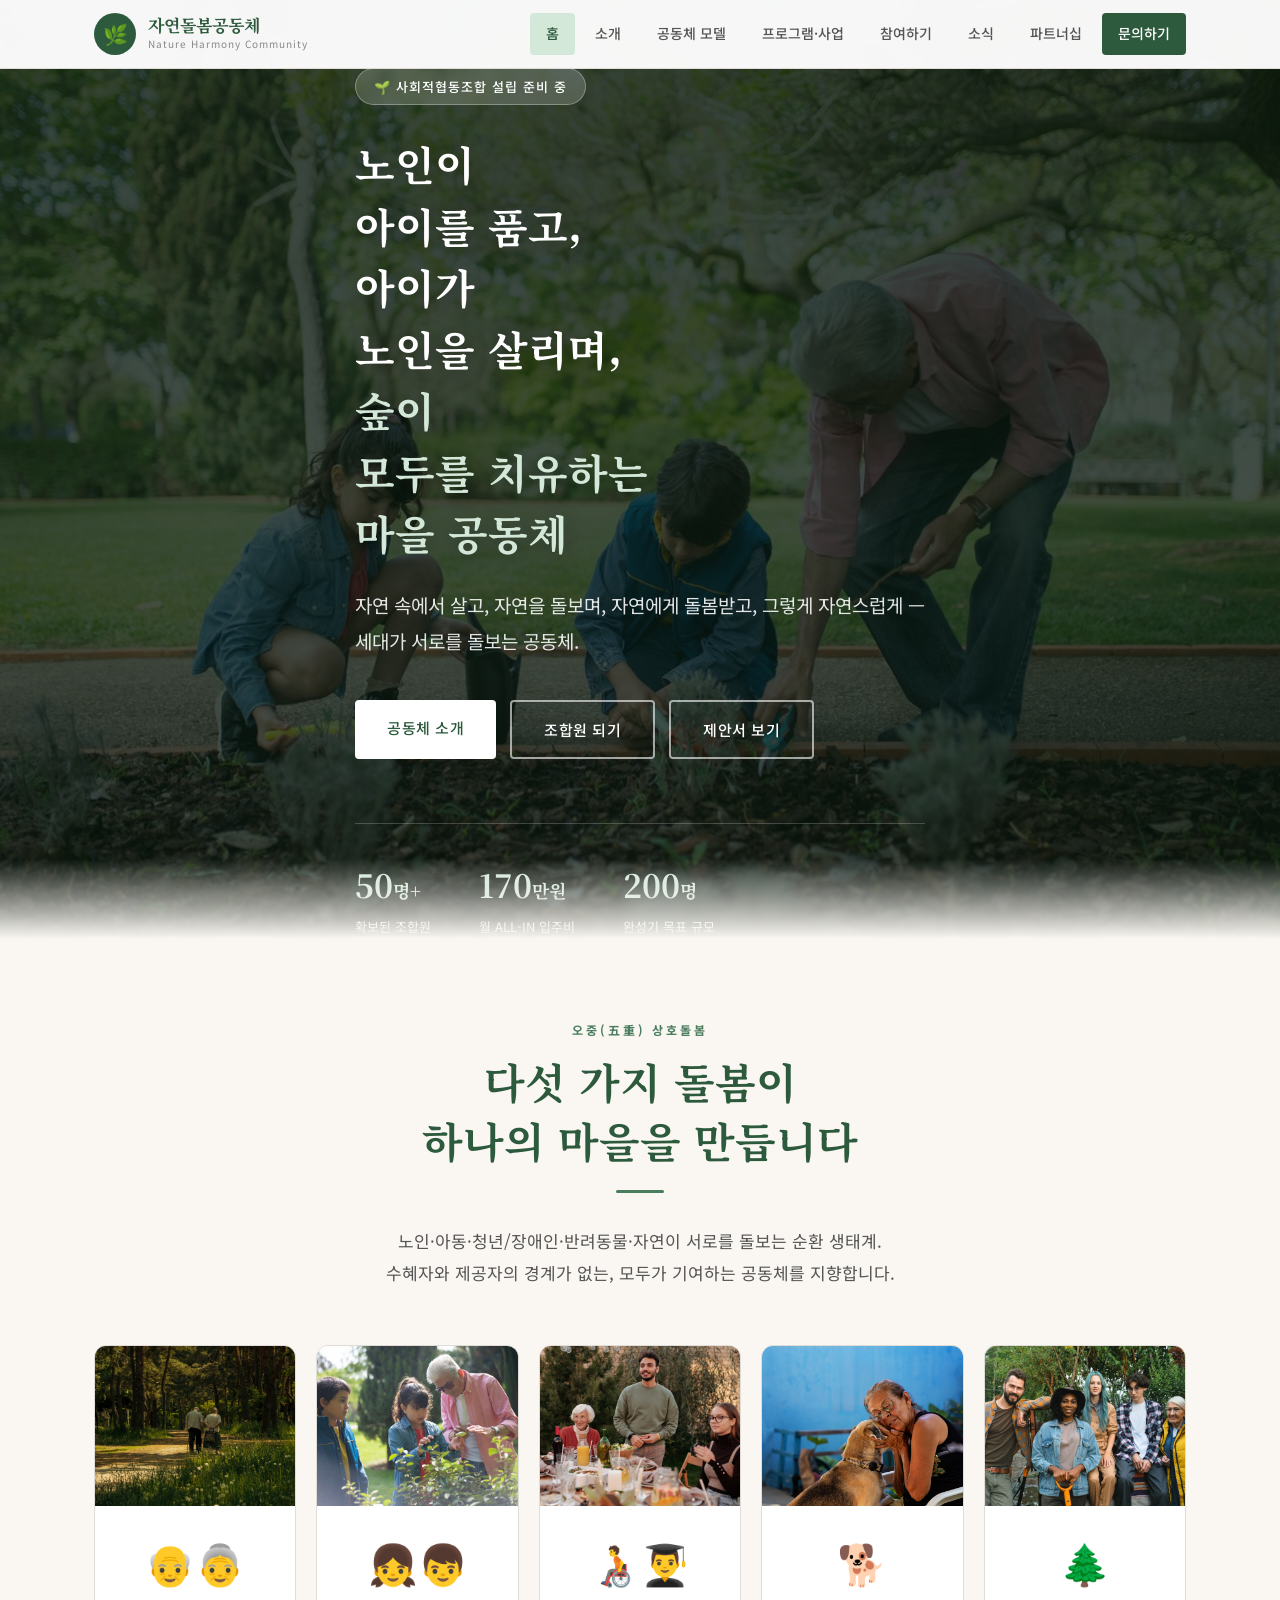
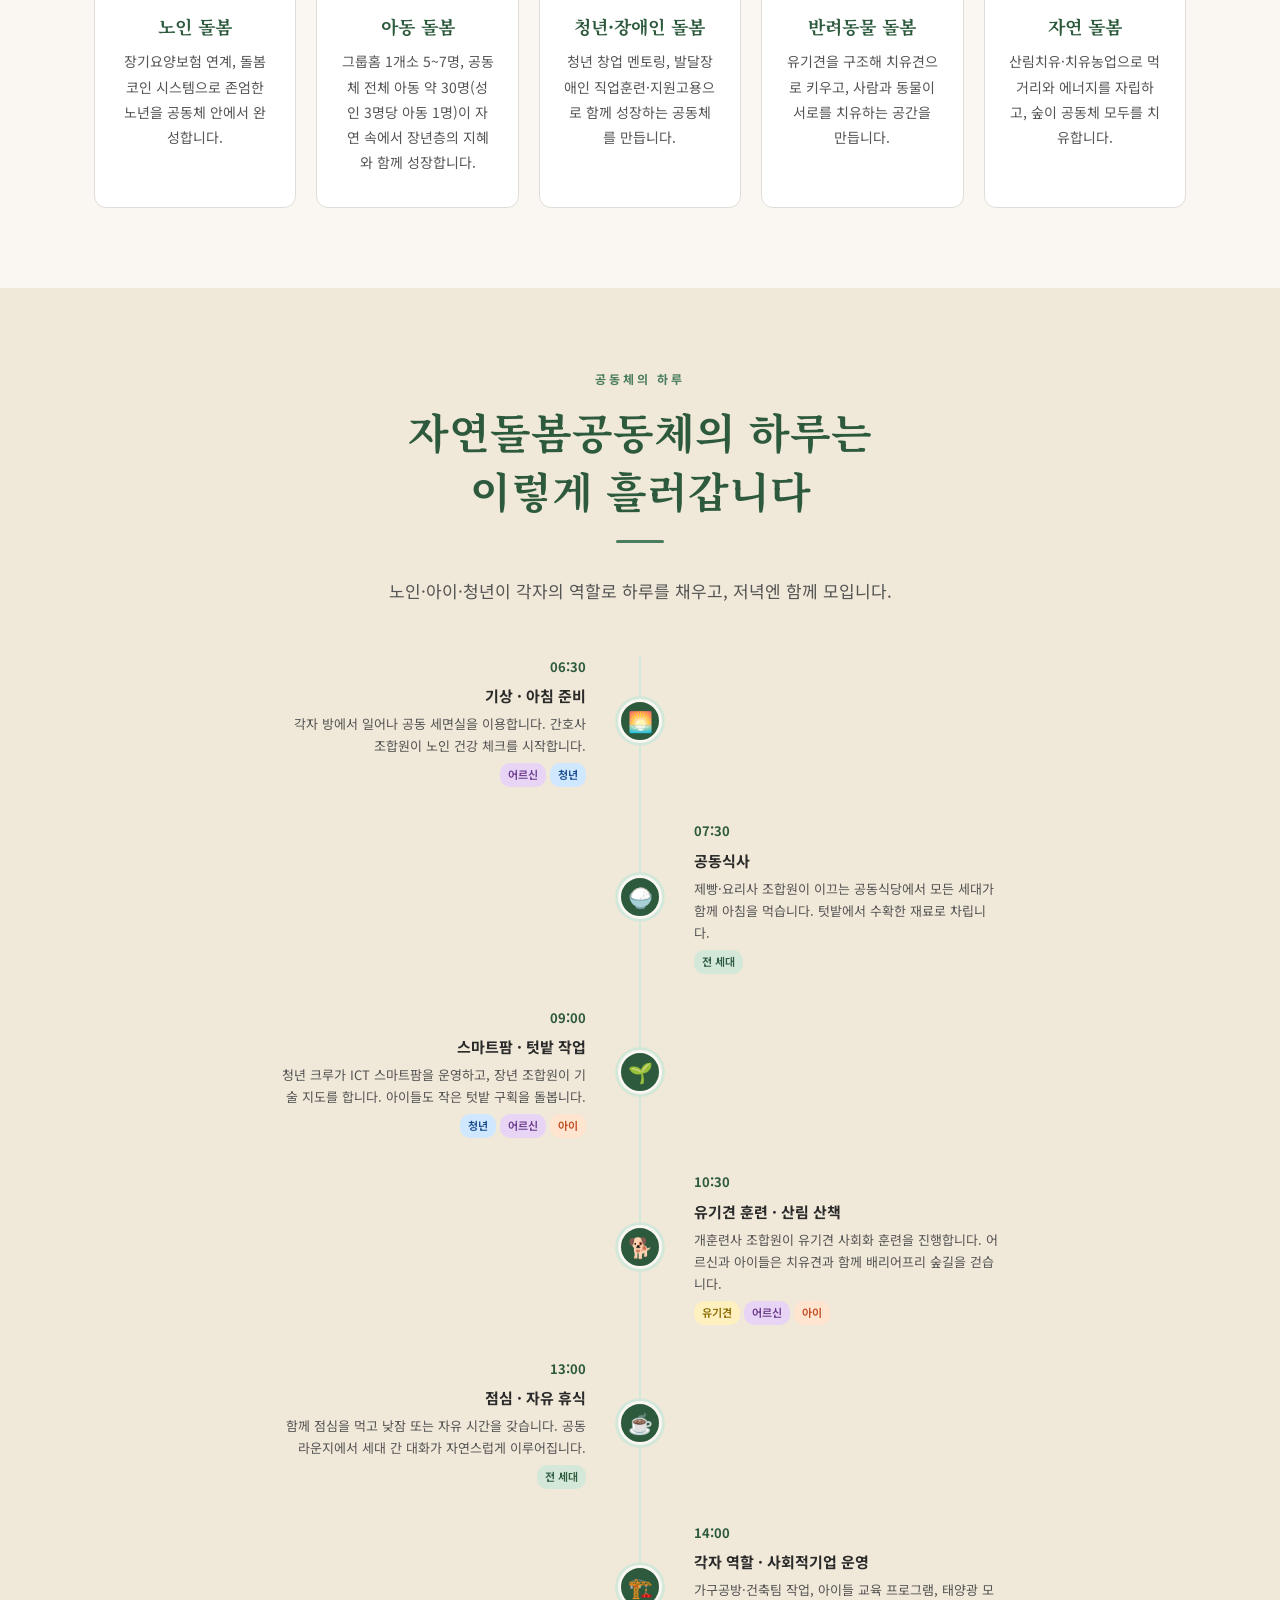
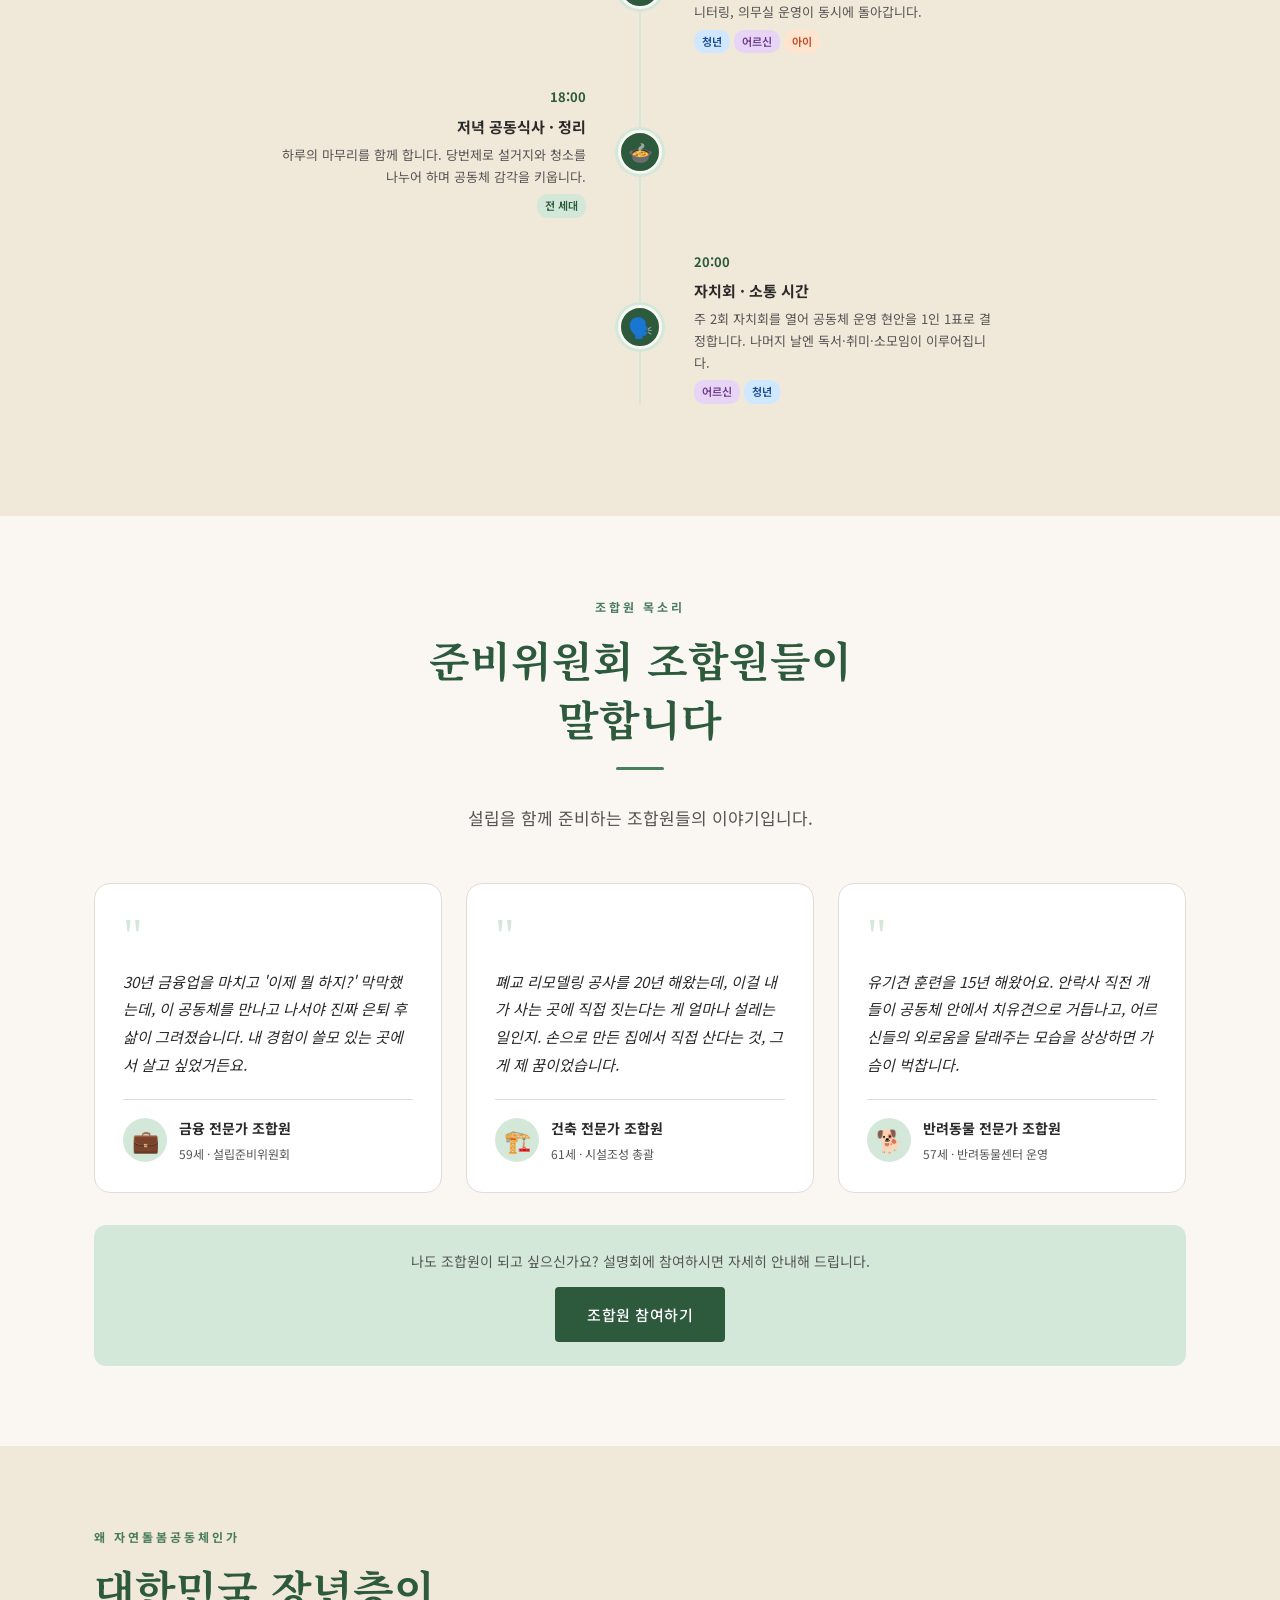
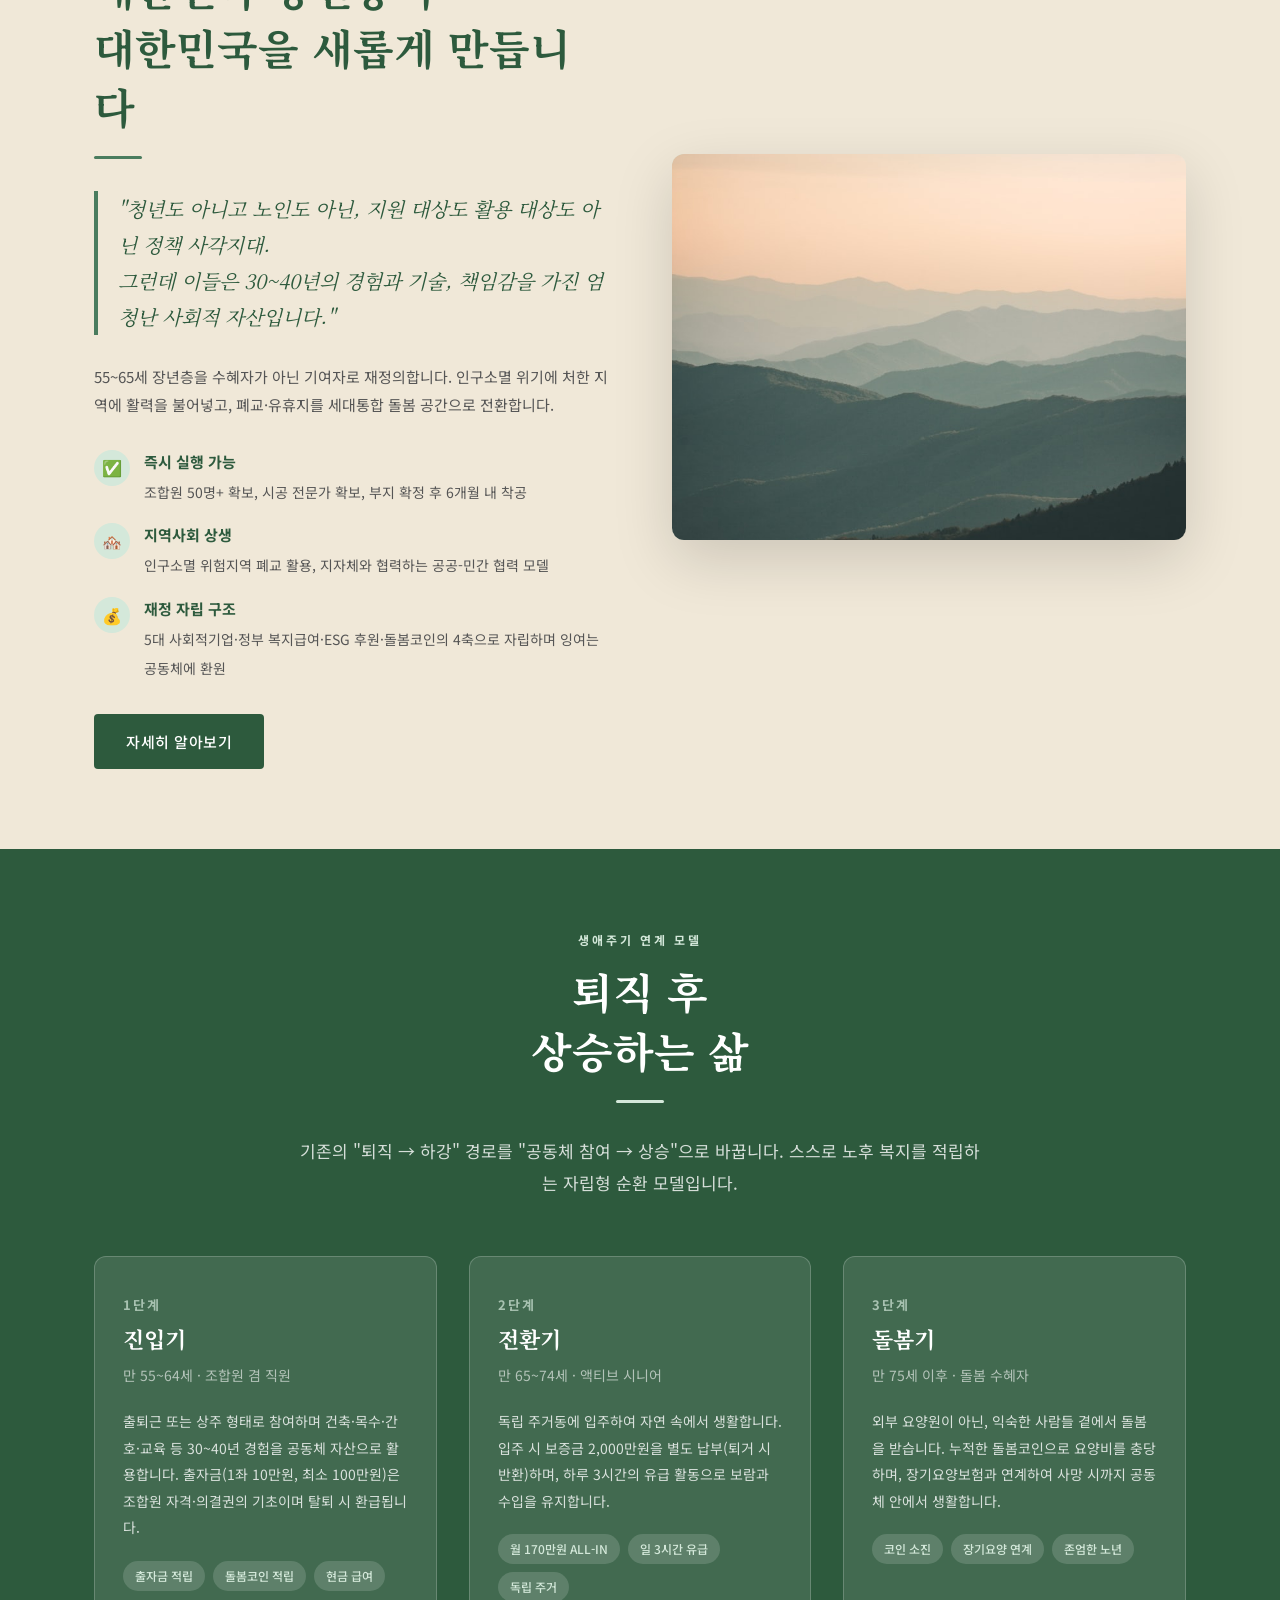
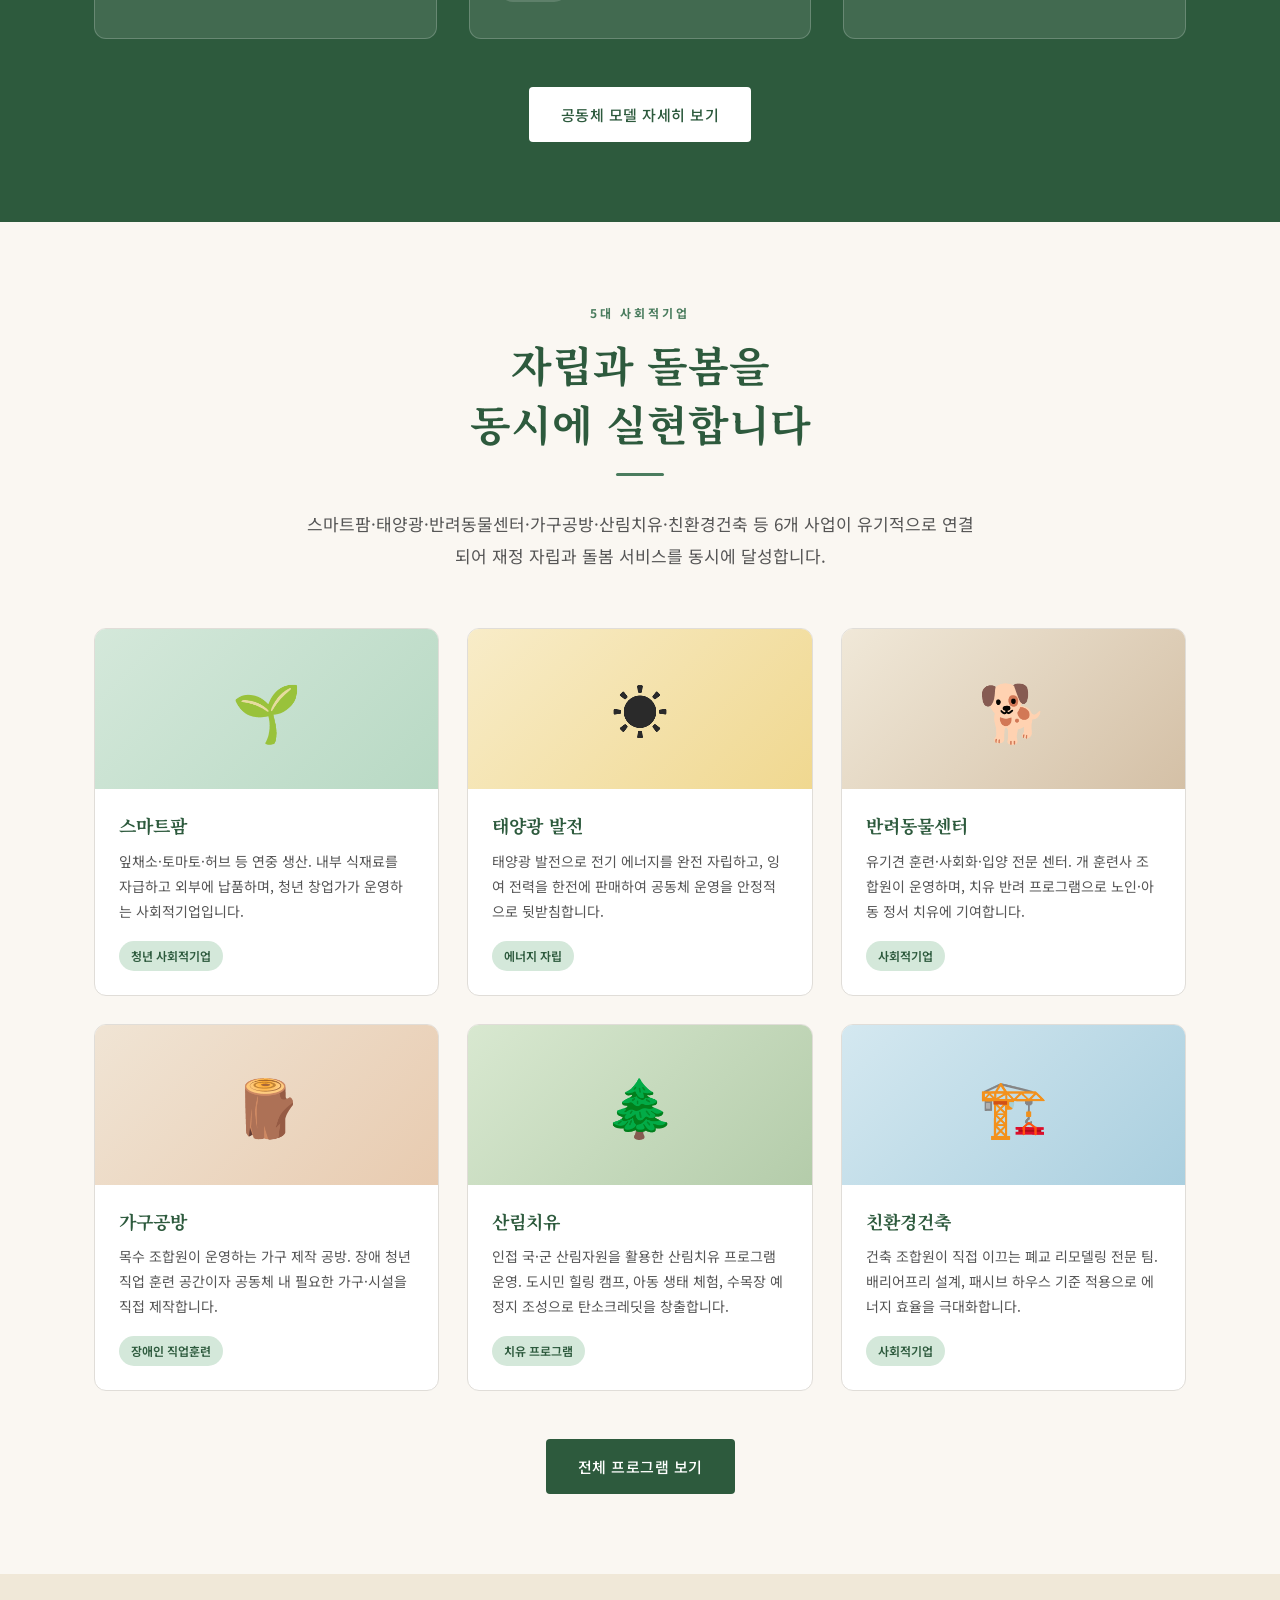
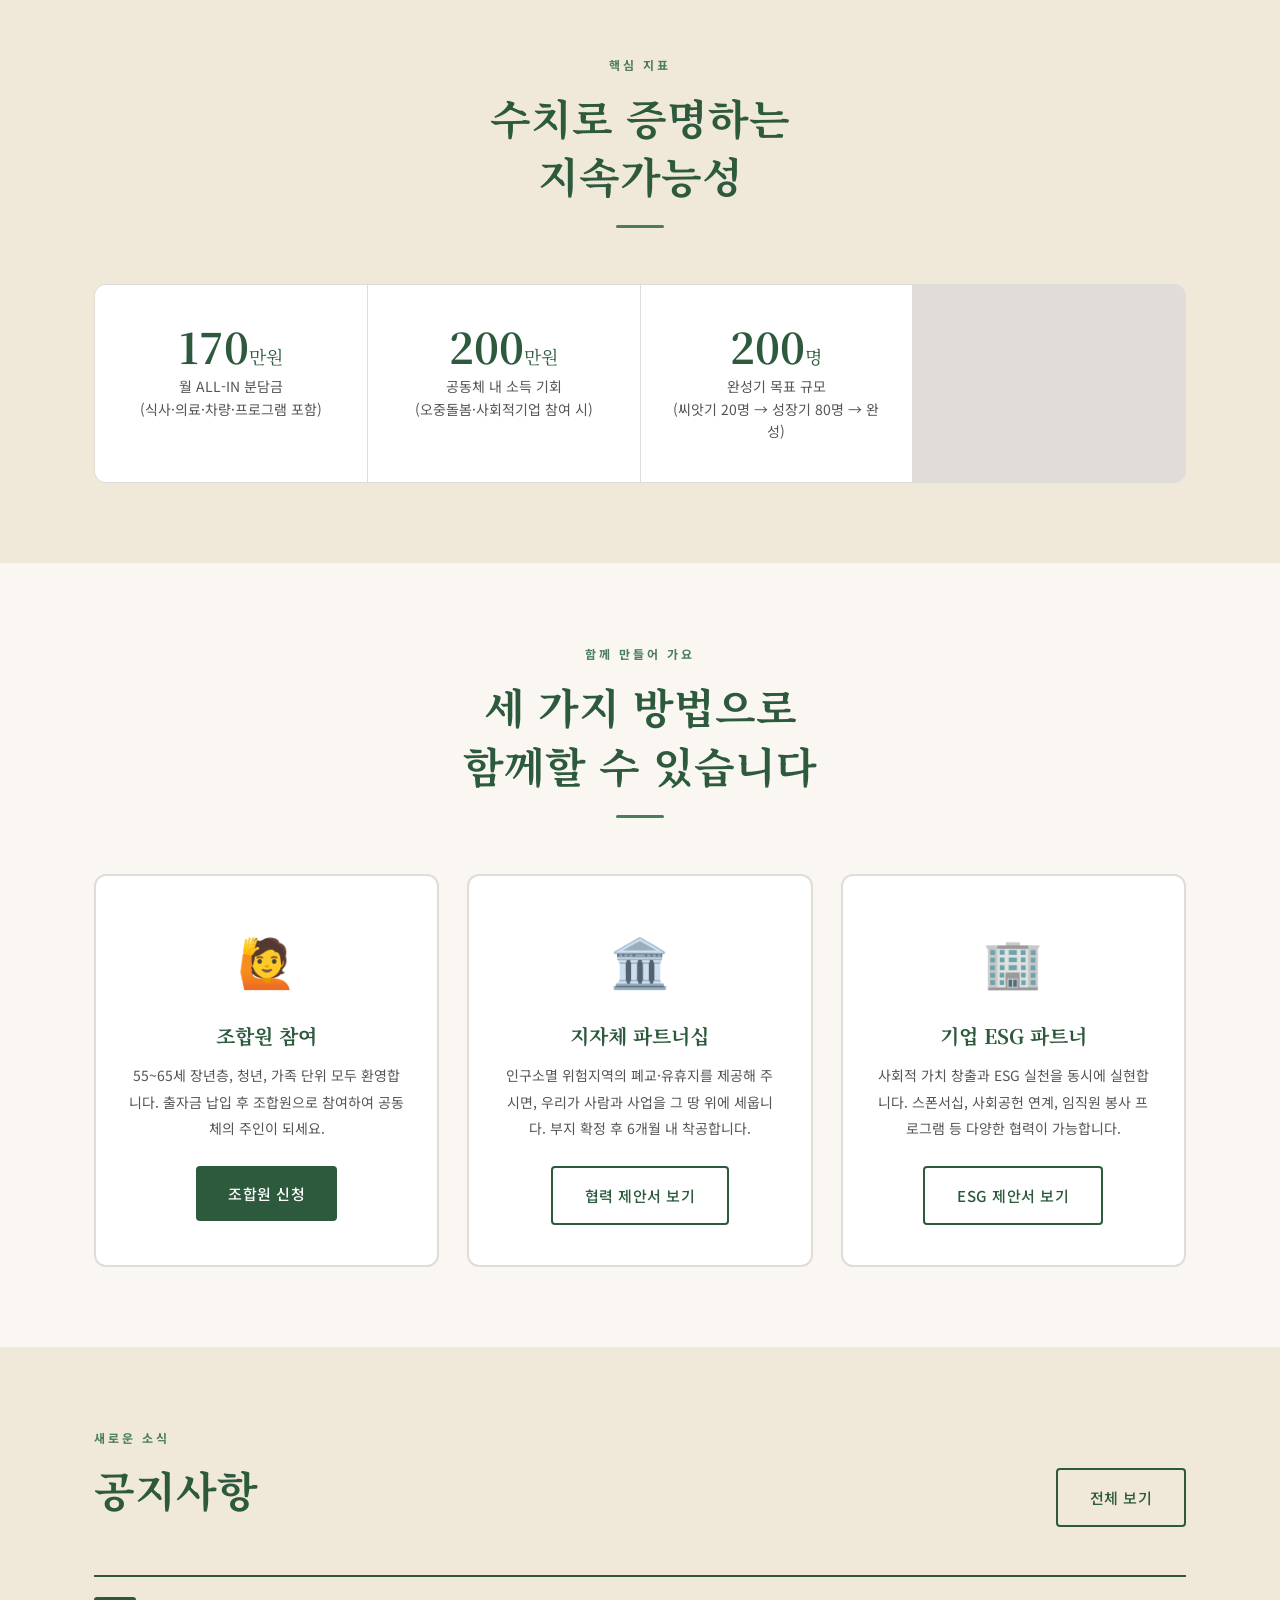
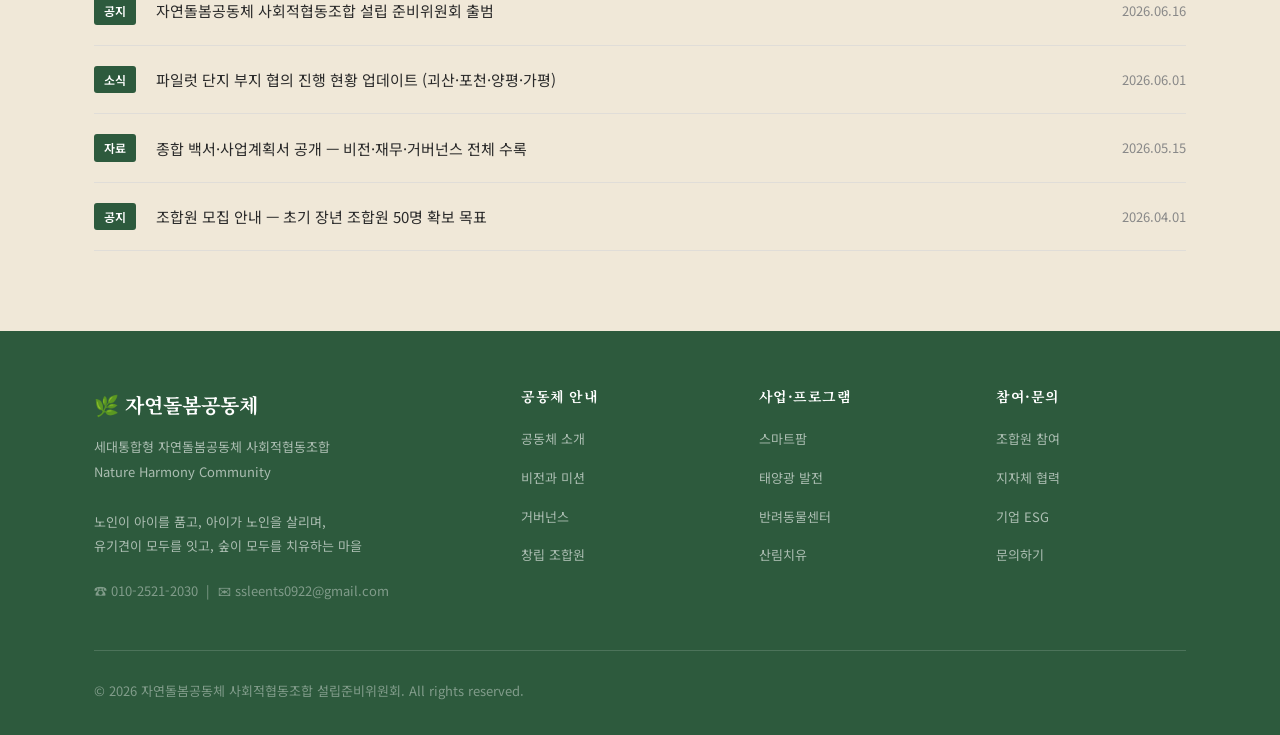
==== commit 34f3b6c2: "Apply 감수리포트 corrections and sync latest docs - Fix hero gradient to uniform overlay (stat labels now" ====
--- a/index.html
+++ b/index.html
@@ -111,7 +111,7 @@
         <div class="vision-card-img"><img src="images/garden-teach.jpg" alt="할아버지가 아이들에게 가드닝 지도"></div>
         <div class="vision-icon">👧👦</div>
         <h3>아동 돌봄</h3>
-        <p>그룹홈 운영으로 최대 6명의 아이들이 자연 속에서 장년층의 지혜와 함께 성장합니다.</p>
+        <p>그룹홈 1개소 5~7명, 공동체 전체 아동 약 30명(성인 3명당 아동 1명)이 자연 속에서 장년층의 지혜와 함께 성장합니다.</p>
       </div>
       <div class="vision-card fade-in stagger-3">
         <div class="vision-card-img"><img src="images/community-meal.jpg" alt="청년과 어르신이 함께하는 모습"></div>
@@ -361,7 +361,7 @@
             <div class="intro-feature-icon">💰</div>
             <div class="intro-feature-text">
               <strong>재정 자립 구조</strong>
-              <span>4대 사회적기업·정부 복지급여·조합원 분담금으로 BEP 달성 후 전액 공동체 환원</span>
+              <span>5대 사회적기업·정부 복지급여·ESG 후원·돌봄코인의 4축으로 자립하며 잉여는 공동체에 환원</span>
             </div>
           </div>
         </div>
@@ -402,7 +402,7 @@
         <div class="lifecycle-step">1단계</div>
         <h3>진입기</h3>
         <div class="lifecycle-age">만 55~64세 · 조합원 겸 직원</div>
-        <p>출퇴근 또는 상주 형태로 참여하며 건축·목수·간호·교육 등 30~40년 경험을 공동체 자산으로 활용합니다. 출자금이 자동으로 향후 입주 보증금으로 전환됩니다.</p>
+        <p>출퇴근 또는 상주 형태로 참여하며 건축·목수·간호·교육 등 30~40년 경험을 공동체 자산으로 활용합니다. 출자금(1좌 10만원, 최소 100만원)은 조합원 자격·의결권의 기초이며 탈퇴 시 환급됩니다.</p>
         <div class="lifecycle-tags">
           <span class="lifecycle-tag">출자금 적립</span>
           <span class="lifecycle-tag">돌봄코인 적립</span>
@@ -413,7 +413,7 @@
         <div class="lifecycle-step">2단계</div>
         <h3>전환기</h3>
         <div class="lifecycle-age">만 65~74세 · 액티브 시니어</div>
-        <p>독립 주거동에 입주하여 자연 속에서 생활합니다. 적립한 출자금·코인으로 입주 보증금을 충당하며, 하루 3시간의 유급 활동으로 보람과 수입을 유지합니다.</p>
+        <p>독립 주거동에 입주하여 자연 속에서 생활합니다. 입주 시 보증금 2,000만원을 별도 납부(퇴거 시 반환)하며, 하루 3시간의 유급 활동으로 보람과 수입을 유지합니다.</p>
         <div class="lifecycle-tags">
           <span class="lifecycle-tag">월 170만원 ALL-IN</span>
           <span class="lifecycle-tag">일 3시간 유급</span>
@@ -442,7 +442,7 @@
 <section class="section">
   <div class="container">
     <div class="text-center fade-in">
-      <div class="section-label">6대 핵심 사업</div>
+      <div class="section-label">5대 사회적기업</div>
       <h2 class="section-title">자립과 돌봄을<br>동시에 실현합니다</h2>
       <div class="divider divider-center"></div>
       <p class="section-subtitle">
@@ -585,7 +585,7 @@
       </div>
       <div class="notice-item">
         <span class="notice-badge">자료</span>
-        <span class="notice-title">종합 백서 v11 발간 — 재무 근거 전면 공개</span>
+        <span class="notice-title">종합 백서·사업계획서 공개 — 비전·재무·거버넌스 전체 수록</span>
         <span class="notice-date">2026.05.15</span>
       </div>
       <div class="notice-item">
--- a/style.css
+++ b/style.css
@@ -276,7 +276,7 @@
 #hero {
   min-height: 100vh;
   background:
-    linear-gradient(to right, rgba(8,24,14,0.93) 0%, rgba(8,24,14,0.80) 52%, rgba(8,24,14,0.35) 100%),
+    linear-gradient(rgba(8,24,14,0.82) 0%, rgba(8,24,14,0.72) 100%),
     url('images/hero-bg.jpg') center center/cover no-repeat;
   display: flex;
   align-items: center;
@@ -386,7 +386,7 @@
 
 .hero-stat-label {
   font-size: 13px;
-  color: rgba(255,255,255,0.7);
+  color: rgba(255,255,255,0.95);
   margin-top: 2px;
 }
 
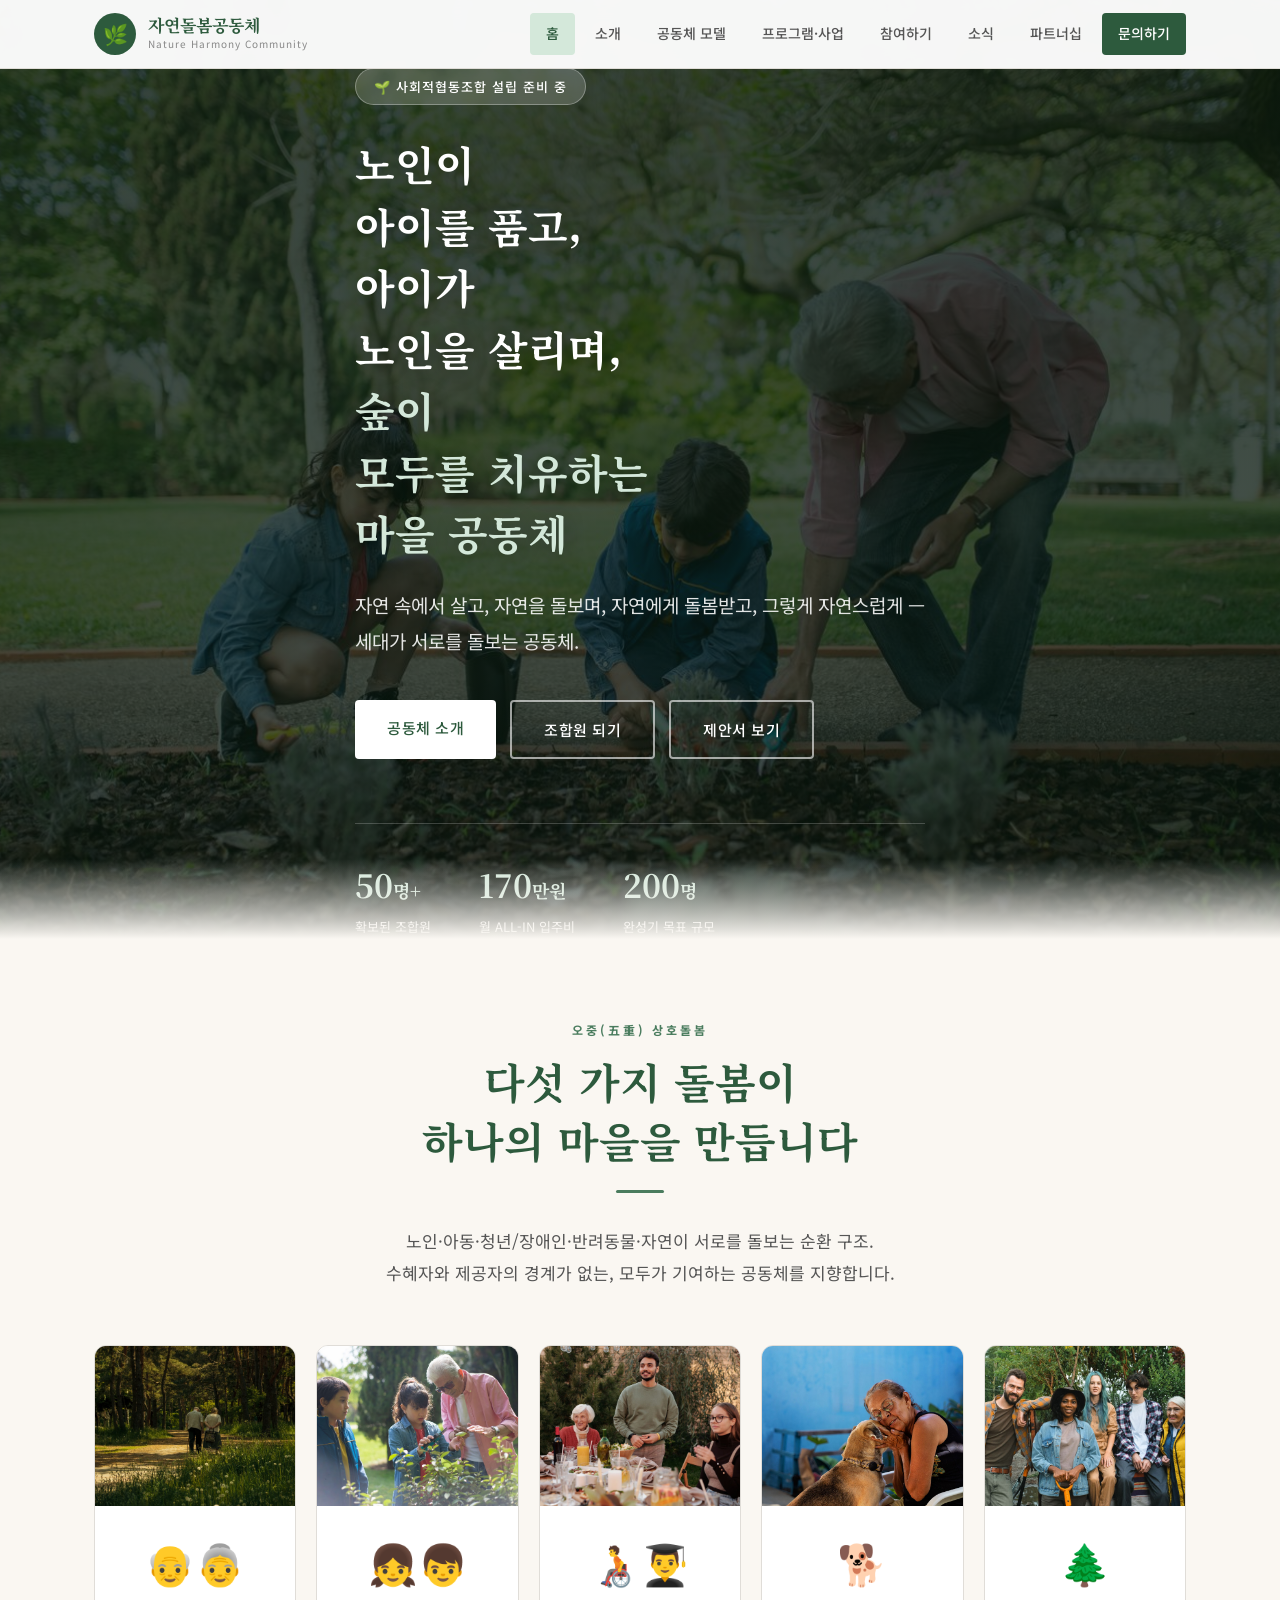
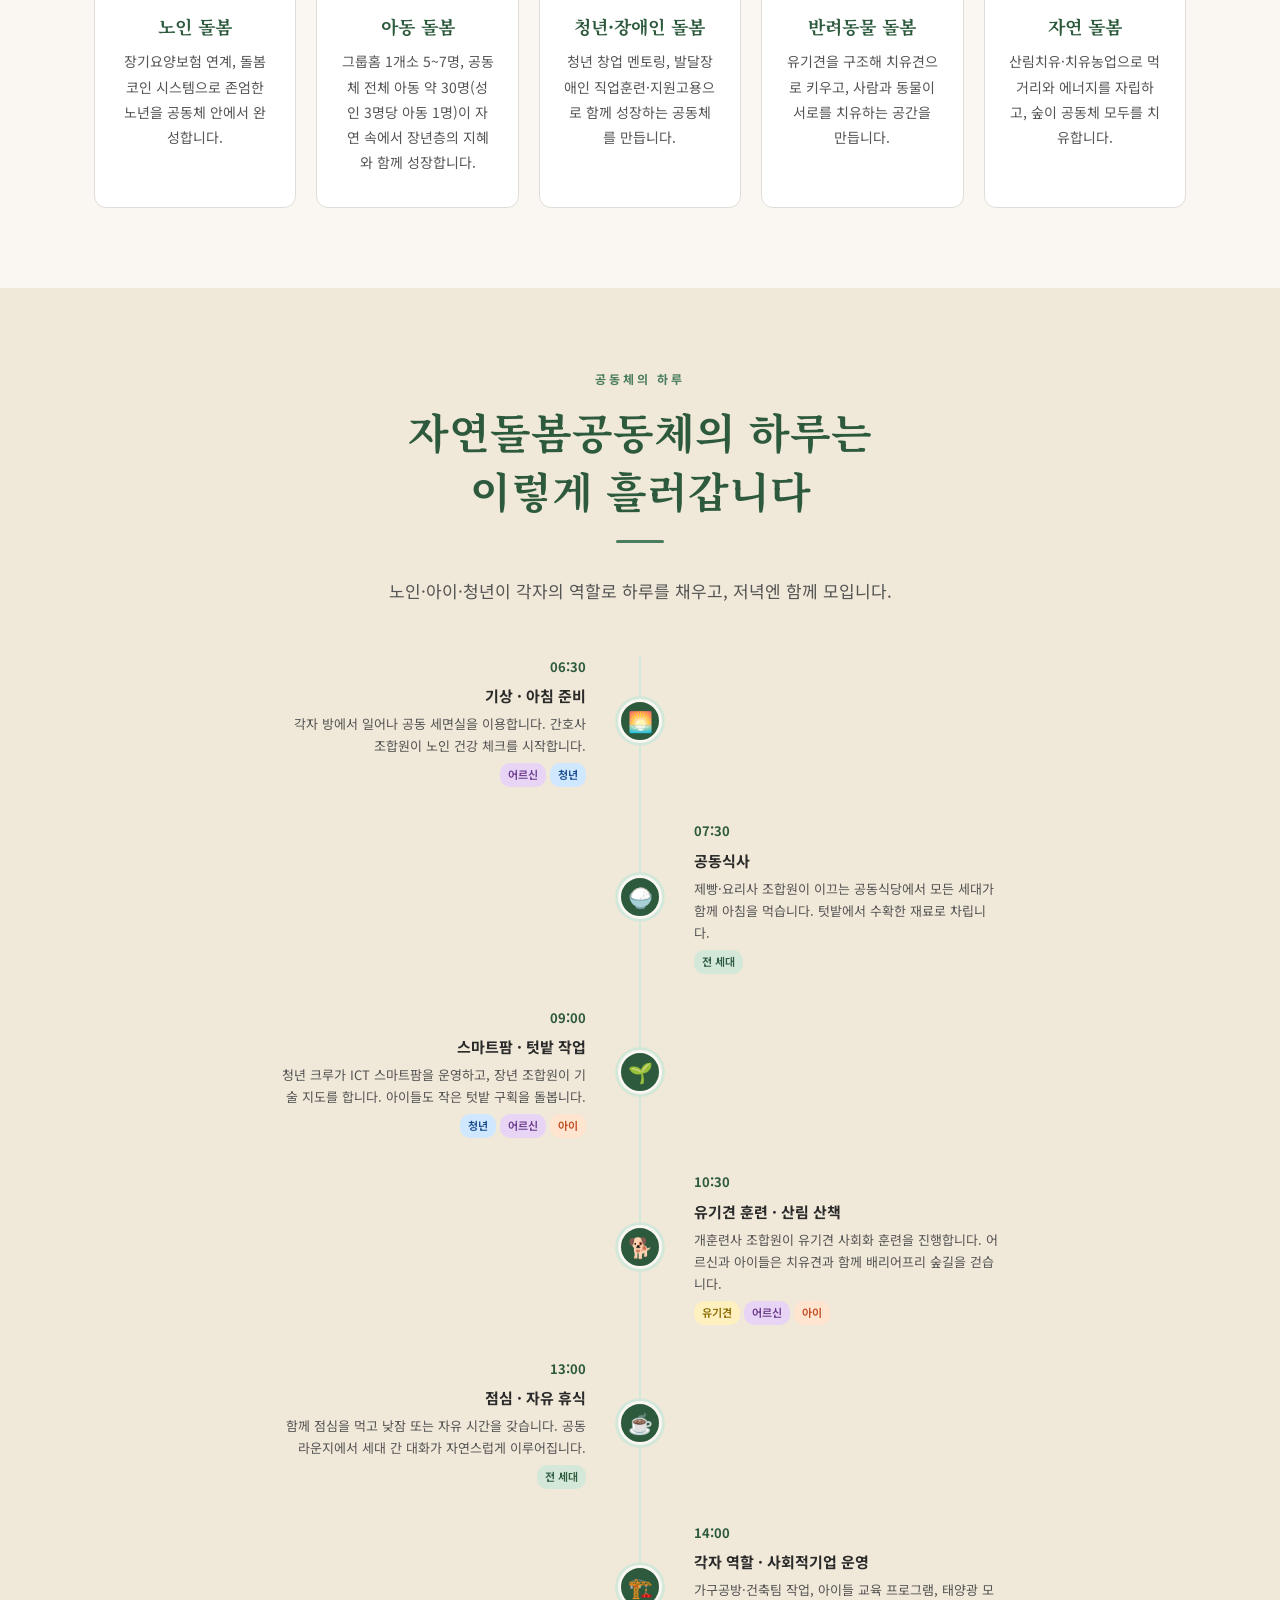
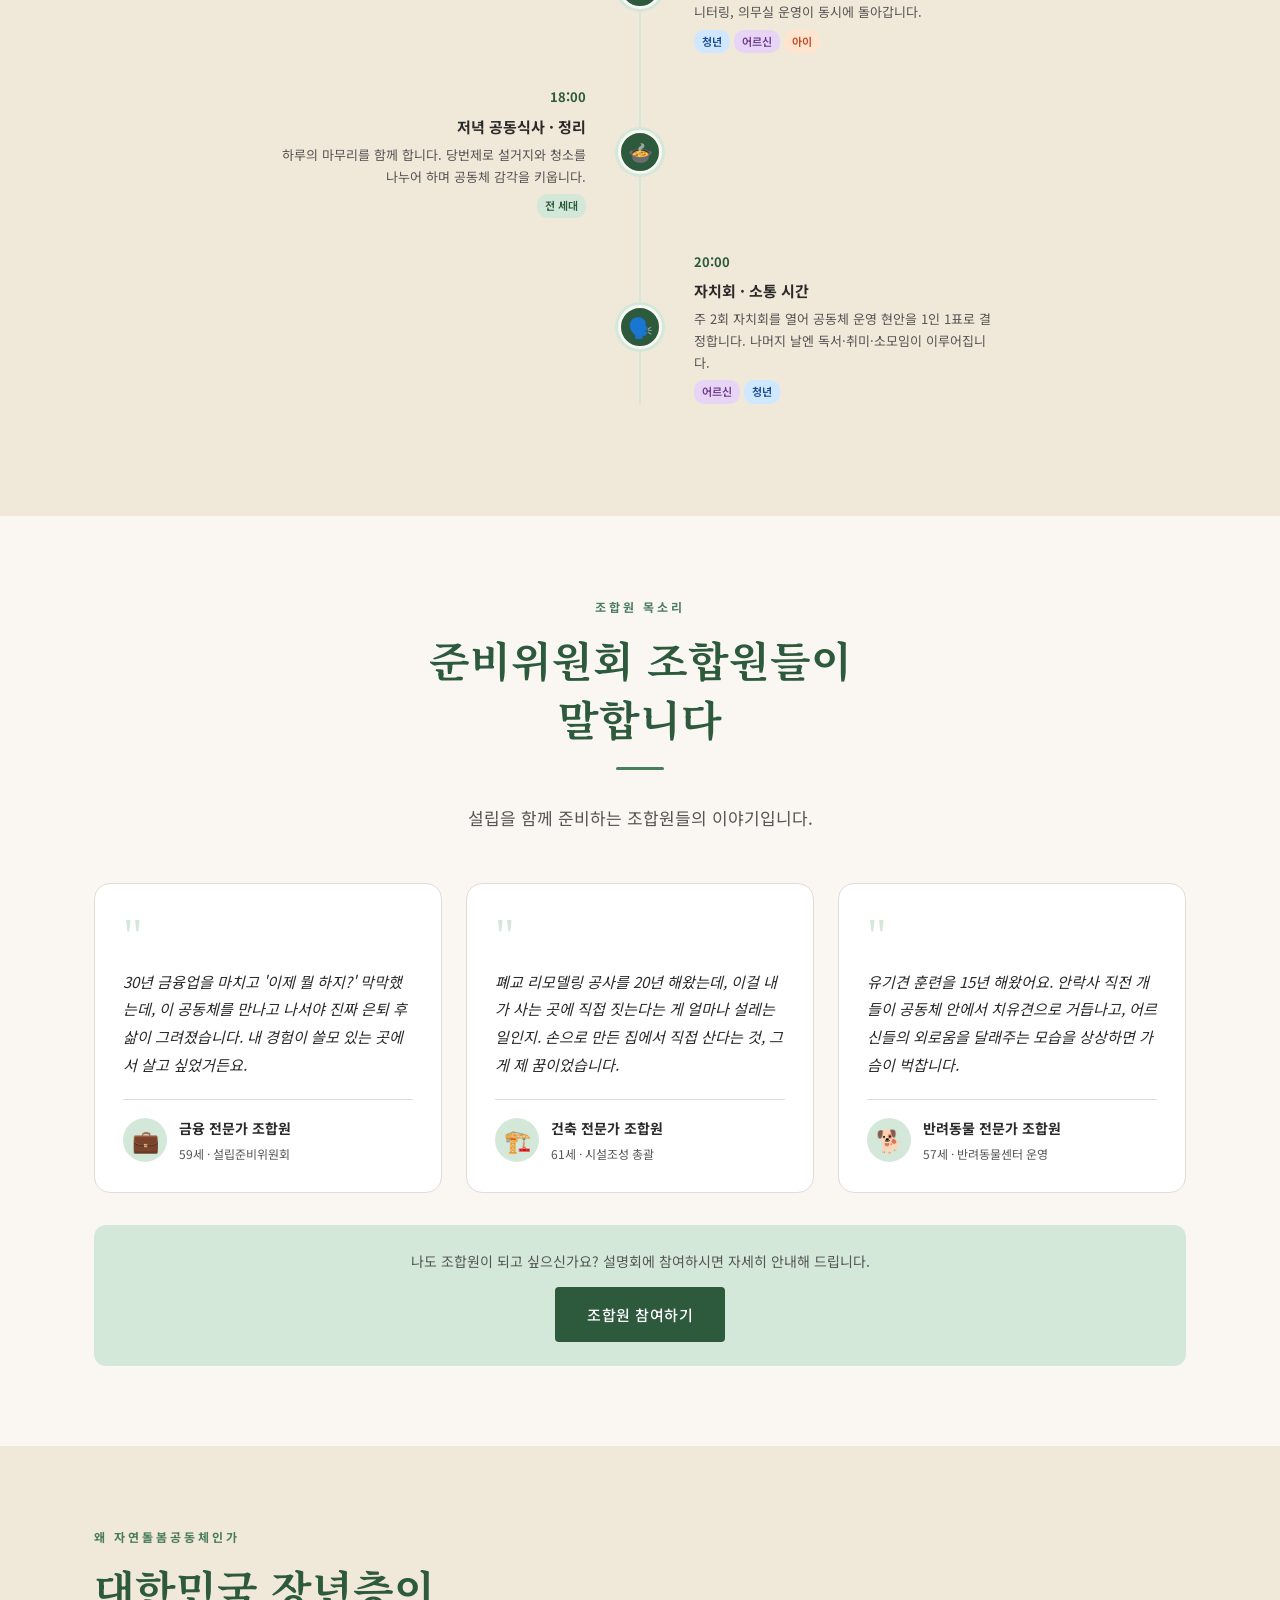
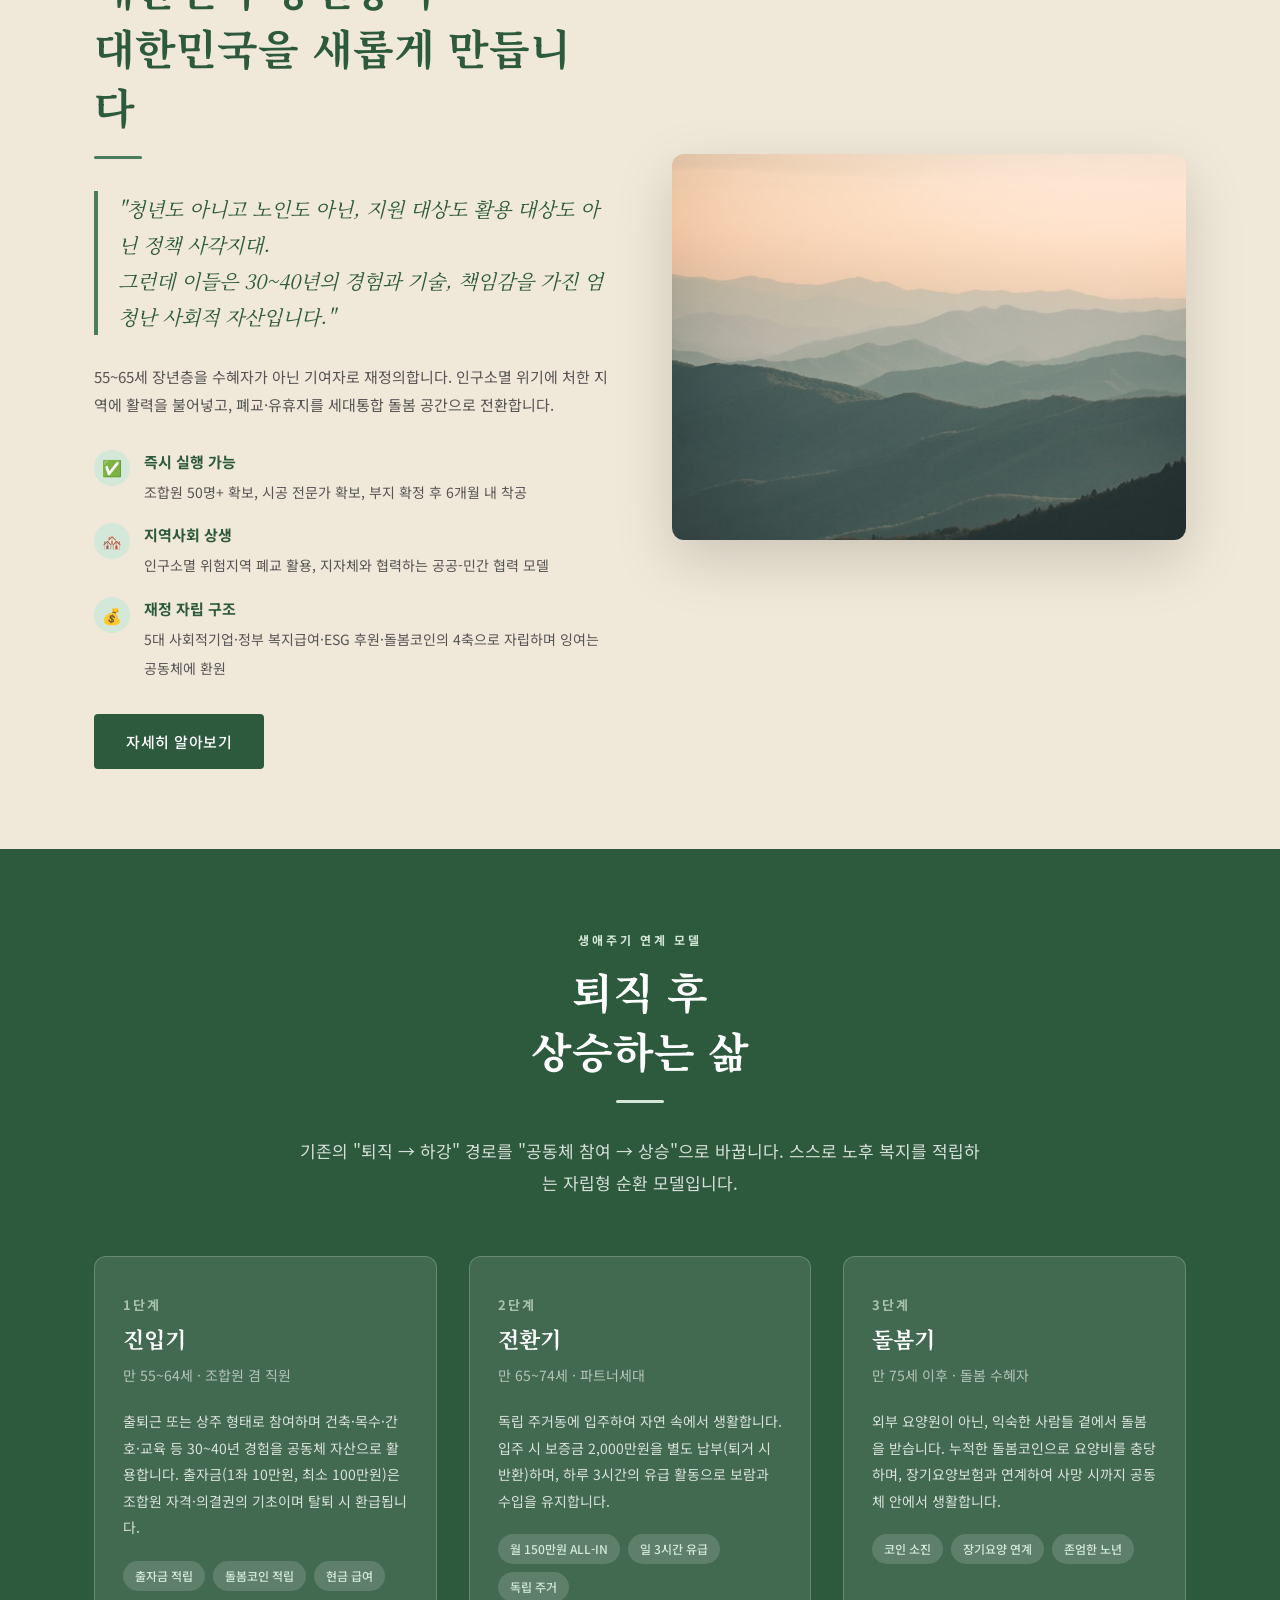
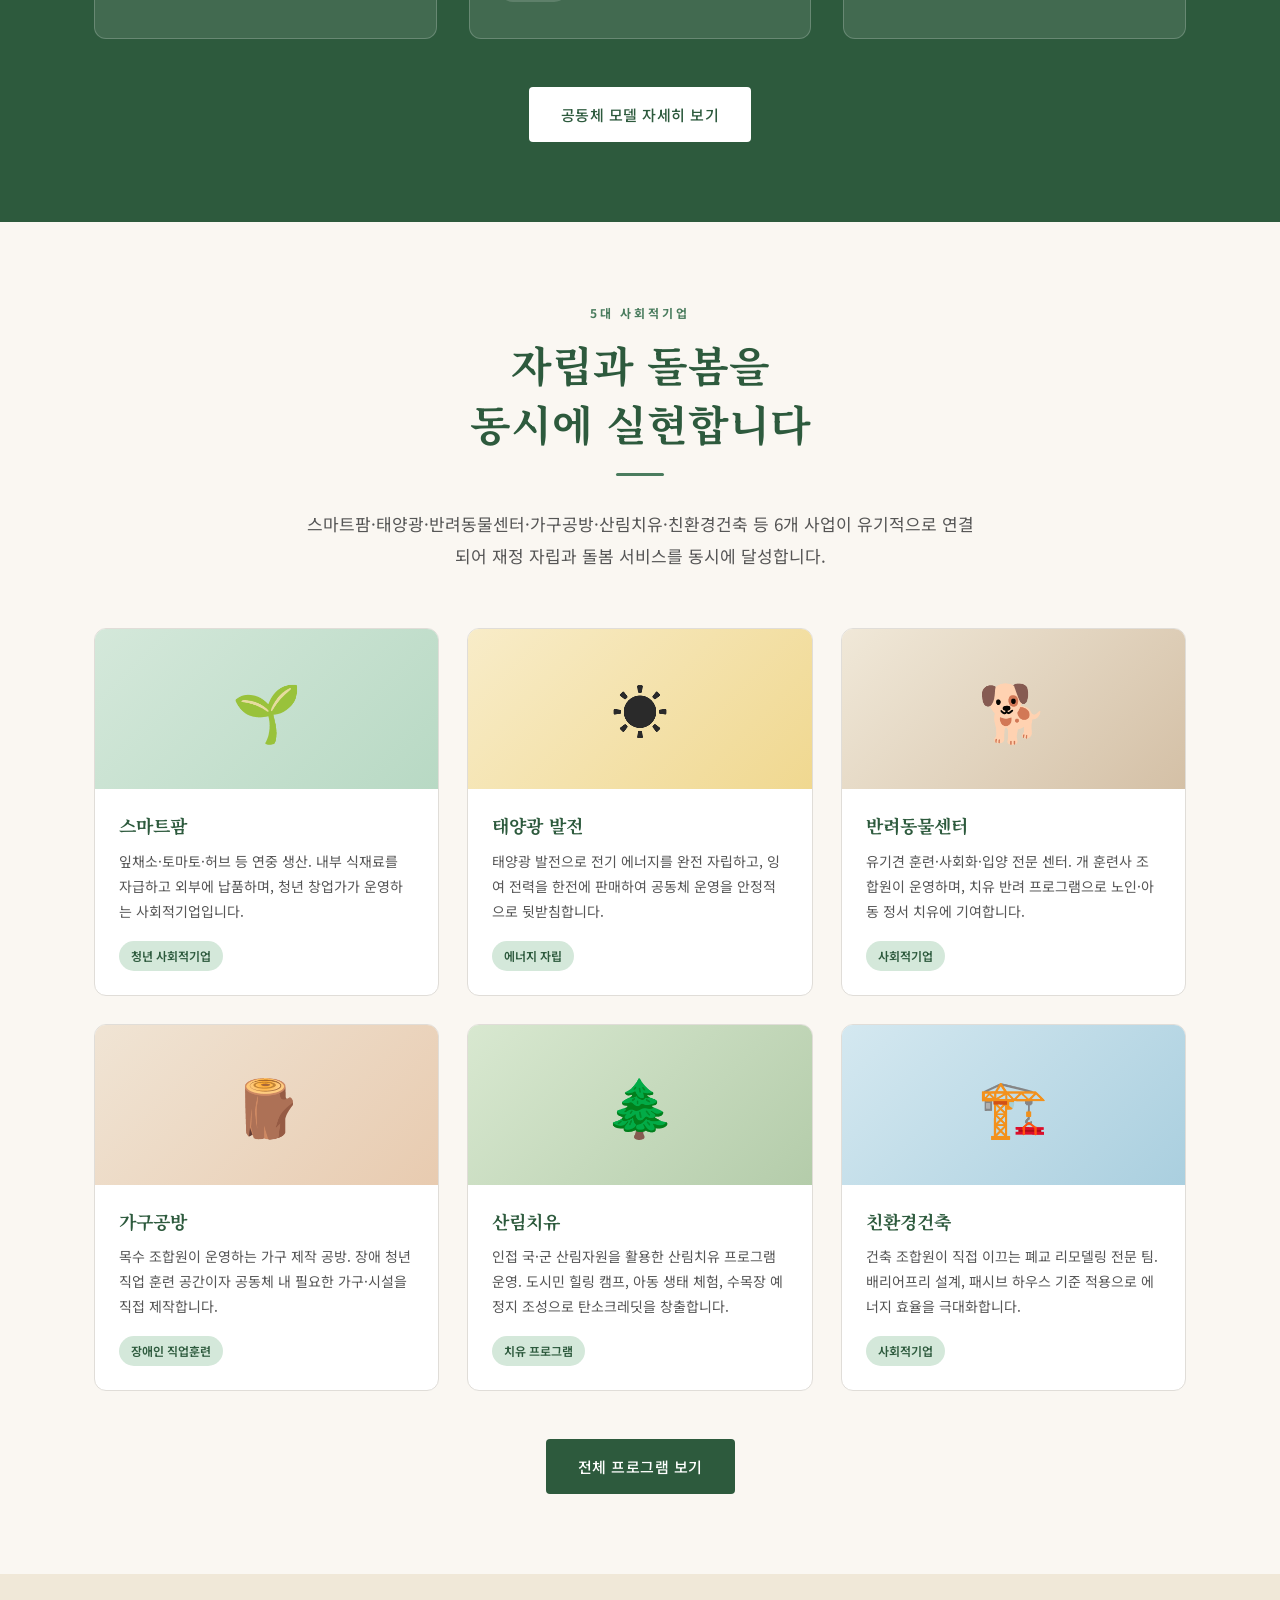
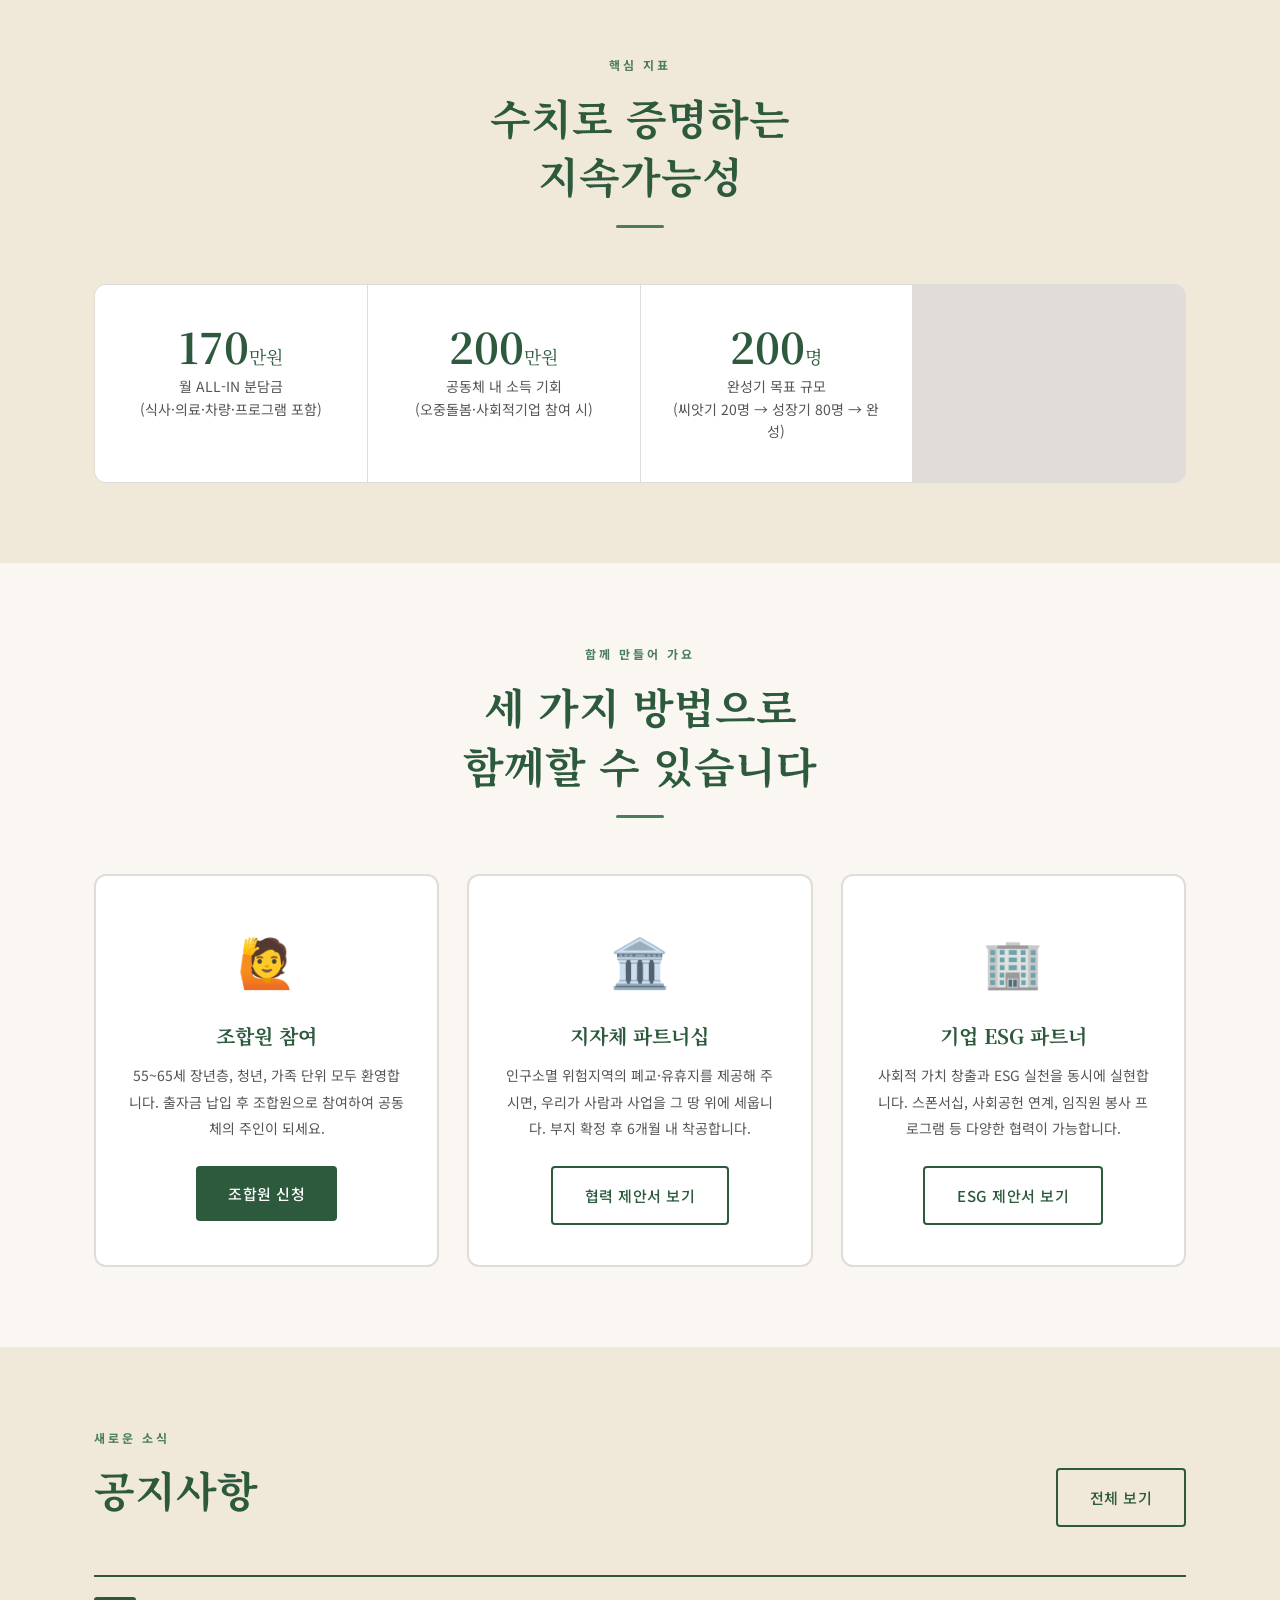
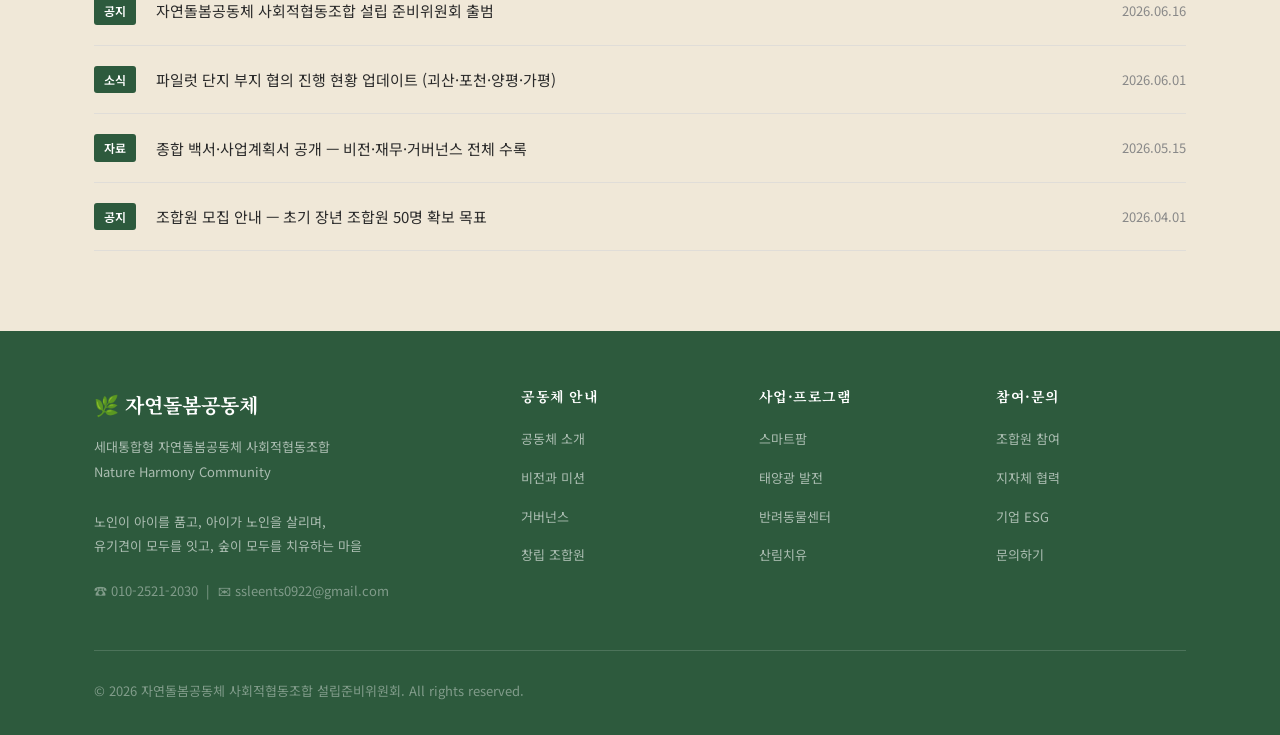
==== commit a202c97d: "가격/모델 현행화(독립생활형150·경증요양형50·중증케어형무료) 및 금지표현 정리, 연천군 제안서 추가, 다운로드 문서 최신화" ====
--- a/index.html
+++ b/index.html
@@ -1,678 +1,678 @@
-﻿<!DOCTYPE html>
-<html lang="ko">
-<head>
-  <meta charset="UTF-8">
-  <meta name="viewport" content="width=device-width, initial-scale=1.0">
-  <title>자연돌봄공동체 — 세대통합형 자연돌봄공동체 사회적협동조합</title>
-  <meta name="description" content="55~65세 장년층이 만드는 새로운 대한민국. 폐교·유휴지를 활용한 세대통합형 자연돌봄공동체 사회적협동조합입니다.">
-  <link rel="stylesheet" href="style.css">
-  <link rel="manifest" href="manifest.json">
-  <meta name="theme-color" content="#2d5a3d">
-  <meta name="apple-mobile-web-app-capable" content="yes">
-  <meta name="apple-mobile-web-app-status-bar-style" content="black-translucent">
-  <meta name="apple-mobile-web-app-title" content="자연돌봄공동체">
-  <link rel="apple-touch-icon" href="images/icon-192.png">
-</head>
-<body>
-
-<!-- ===== 네비게이션 ===== -->
-<nav id="navbar">
-  <div class="container">
-    <div class="nav-inner">
-      <a href="index.html" class="nav-logo">
-        <div class="nav-logo-icon">🌿</div>
-        <div class="nav-logo-text">
-          <span class="nav-logo-main">자연돌봄공동체</span>
-          <span class="nav-logo-sub">Nature Harmony Community</span>
-        </div>
-      </a>
-      <ul class="nav-menu" id="navMenu">
-        <li><a href="index.html" class="active">홈</a></li>
-        <li><a href="about.html">소개</a></li>
-        <li><a href="community.html">공동체 모델</a></li>
-        <li><a href="programs.html">프로그램·사업</a></li>
-        <li><a href="join.html">참여하기</a></li>
-        <li><a href="news.html">소식</a></li>
-        <li><a href="proposals.html">파트너십</a></li>
-        <li><a href="contact.html" class="nav-cta">문의하기</a></li>
-      </ul>
-      <button class="nav-toggle" id="navToggle" aria-label="메뉴">
-        <span></span><span></span><span></span>
-      </button>
-    </div>
-  </div>
-</nav>
-
-<!-- ===== 히어로 ===== -->
-<section id="hero">
-  <div class="container">
-    <div class="hero-inner">
-    <div class="hero-content">
-      <div class="hero-badge">🌱 사회적협동조합 설립 준비 중</div>
-      <h1 class="hero-title">
-        노인이<br>
-        아이를 품고,<br>
-        아이가<br>
-        노인을 살리며,<br>
-        <em>숲이<br>
-        모두를 치유하는<br>
-        마을 공동체</em>
-      </h1>
-      <p class="hero-desc">
-        자연 속에서 살고, 자연을 돌보며, 자연에게 돌봄받고, 그렇게 자연스럽게 —<br>
-        세대가 서로를 돌보는 공동체.
-      </p>
-      <div class="hero-buttons">
-        <a href="about.html" class="btn btn-white">공동체 소개</a>
-        <a href="join.html" class="btn btn-outline" style="color:white;border-color:rgba(255,255,255,0.6)">조합원 되기</a>
-        <a href="proposals.html" class="btn btn-outline" style="color:white;border-color:rgba(255,255,255,0.6)">제안서 보기</a>
-      </div>
-      <div class="hero-stats">
-        <div>
-          <div class="hero-stat-num">50<span style="font-size:18px">명+</span></div>
-          <div class="hero-stat-label">확보된 조합원</div>
-        </div>
-        <div>
-          <div class="hero-stat-num">170<span style="font-size:18px">만원</span></div>
-          <div class="hero-stat-label">월 ALL-IN 입주비</div>
-        </div>
-        <div>
-          <div class="hero-stat-num">200<span style="font-size:18px">명</span></div>
-          <div class="hero-stat-label">완성기 목표 규모</div>
-        </div>
-      </div>
-    </div>
-
-
-    </div><!-- /hero-inner -->
-  </div>
-</section>
-
-<!-- ===== 5대(오중) 돌봄 비전 ===== -->
-<section class="section">
-  <div class="container">
-    <div class="text-center fade-in">
-      <div class="section-label">오중(五重) 상호돌봄</div>
-      <h2 class="section-title">다섯 가지 돌봄이<br>하나의 마을을 만듭니다</h2>
-      <div class="divider divider-center"></div>
-      <p class="section-subtitle">
-        노인·아동·청년/장애인·반려동물·자연이 서로를 돌보는 순환 생태계.<br>
-        수혜자와 제공자의 경계가 없는, 모두가 기여하는 공동체를 지향합니다.
-      </p>
-    </div>
-    <div class="vision-grid">
-      <div class="vision-card fade-in stagger-1">
-        <div class="vision-card-img"><img src="images/forest-walk.jpg" alt="노인 부부 숲길 산책"></div>
-        <div class="vision-icon">👴👵</div>
-        <h3>노인 돌봄</h3>
-        <p>장기요양보험 연계, 돌봄코인 시스템으로 존엄한 노년을 공동체 안에서 완성합니다.</p>
-      </div>
-      <div class="vision-card fade-in stagger-2">
-        <div class="vision-card-img"><img src="images/garden-teach.jpg" alt="할아버지가 아이들에게 가드닝 지도"></div>
-        <div class="vision-icon">👧👦</div>
-        <h3>아동 돌봄</h3>
-        <p>그룹홈 1개소 5~7명, 공동체 전체 아동 약 30명(성인 3명당 아동 1명)이 자연 속에서 장년층의 지혜와 함께 성장합니다.</p>
-      </div>
-      <div class="vision-card fade-in stagger-3">
-        <div class="vision-card-img"><img src="images/community-meal.jpg" alt="청년과 어르신이 함께하는 모습"></div>
-        <div class="vision-icon">🧑‍🦽👨‍🎓</div>
-        <h3>청년·장애인 돌봄</h3>
-        <p>청년 창업 멘토링, 발달장애인 직업훈련·지원고용으로 함께 성장하는 공동체를 만듭니다.</p>
-      </div>
-      <div class="vision-card fade-in stagger-4">
-        <div class="vision-card-img"><img src="images/dog-therapy.jpg" alt="노인과 반려견의 교감"></div>
-        <div class="vision-icon">🐕</div>
-        <h3>반려동물 돌봄</h3>
-        <p>유기견을 구조해 치유견으로 키우고, 사람과 동물이 서로를 치유하는 공간을 만듭니다.</p>
-      </div>
-      <div class="vision-card fade-in stagger-5">
-        <div class="vision-card-img"><img src="images/farm-community.jpg" alt="공동체 농장에서 함께하는 모습"></div>
-        <div class="vision-icon">🌲</div>
-        <h3>자연 돌봄</h3>
-        <p>산림치유·치유농업으로 먹거리와 에너지를 자립하고, 숲이 공동체 모두를 치유합니다.</p>
-      </div>
-    </div>
-  </div>
-</section>
-
-<!-- ===== 하루 일과 타임라인 ===== -->
-<section class="section section-alt">
-  <div class="container">
-    <div class="text-center fade-in">
-      <div class="section-label">공동체의 하루</div>
-      <h2 class="section-title">자연돌봄공동체의 하루는<br>이렇게 흘러갑니다</h2>
-      <div class="divider divider-center"></div>
-      <p class="section-subtitle">노인·아이·청년이 각자의 역할로 하루를 채우고, 저녁엔 함께 모입니다.</p>
-    </div>
-    <div style="position:relative;max-width:720px;margin:48px auto 0;">
-      <!-- 세로선 -->
-      <div style="position:absolute;left:50%;top:0;bottom:0;width:2px;background:var(--green-pale);transform:translateX(-50%);"></div>
-      <style>
-        .tl-item { display:grid; grid-template-columns:1fr 60px 1fr; gap:0; align-items:center; margin-bottom:32px; }
-        .tl-left { text-align:right; padding-right:24px; }
-        .tl-right { padding-left:24px; }
-        .tl-dot { width:44px;height:44px;border-radius:50%;background:var(--green-deep);display:flex;align-items:center;justify-content:center;font-size:20px;margin:0 auto;border:3px solid var(--cream);box-shadow:0 0 0 3px var(--green-pale);z-index:1;position:relative; }
-        .tl-time { font-size:13px;font-weight:700;color:var(--green-deep);margin-bottom:4px; }
-        .tl-title { font-size:15px;font-weight:700;color:var(--text-dark);margin-bottom:4px; }
-        .tl-desc { font-size:13px;color:var(--text-mid);line-height:1.7; }
-        .tl-who { display:inline-flex;gap:4px;flex-wrap:wrap;margin-top:6px; }
-        .tl-tag { font-size:11px;padding:2px 8px;border-radius:10px;font-weight:600; }
-        .tl-tag.elder { background:#e8d5f5;color:#6a3a8a; }
-        .tl-tag.child { background:#ffe4d0;color:#c04a20; }
-        .tl-tag.youth { background:#d0e8ff;color:#1a4a8a; }
-        .tl-tag.dog { background:#fff0c0;color:#8a6a00; }
-        .tl-tag.all { background:var(--green-pale);color:var(--green-deep); }
-        @media(max-width:640px){
-          .tl-item{grid-template-columns:1fr;gap:8px;margin-bottom:24px;}
-          .tl-left{text-align:left;padding-right:0;padding-left:56px;}
-          .tl-right{padding-left:56px;}
-          .tl-dot{position:absolute;left:0;width:36px;height:36px;font-size:16px;}
-          .tl-item{position:relative;padding-left:0;}
-        }
-      </style>
-
-      <div class="tl-item fade-in">
-        <div class="tl-left">
-          <div class="tl-time">06:30</div>
-          <div class="tl-title">기상 · 아침 준비</div>
-          <div class="tl-desc">각자 방에서 일어나 공동 세면실을 이용합니다. 간호사 조합원이 노인 건강 체크를 시작합니다.</div>
-          <div class="tl-who"><span class="tl-tag elder">어르신</span><span class="tl-tag youth">청년</span></div>
-        </div>
-        <div class="tl-dot">🌅</div>
-        <div class="tl-right"></div>
-      </div>
-
-      <div class="tl-item fade-in">
-        <div class="tl-left"></div>
-        <div class="tl-dot">🍚</div>
-        <div class="tl-right">
-          <div class="tl-time">07:30</div>
-          <div class="tl-title">공동식사</div>
-          <div class="tl-desc">제빵·요리사 조합원이 이끄는 공동식당에서 모든 세대가 함께 아침을 먹습니다. 텃밭에서 수확한 재료로 차립니다.</div>
-          <div class="tl-who"><span class="tl-tag all">전 세대</span></div>
-        </div>
-      </div>
-
-      <div class="tl-item fade-in">
-        <div class="tl-left">
-          <div class="tl-time">09:00</div>
-          <div class="tl-title">스마트팜 · 텃밭 작업</div>
-          <div class="tl-desc">청년 크루가 ICT 스마트팜을 운영하고, 장년 조합원이 기술 지도를 합니다. 아이들도 작은 텃밭 구획을 돌봅니다.</div>
-          <div class="tl-who"><span class="tl-tag youth">청년</span><span class="tl-tag elder">어르신</span><span class="tl-tag child">아이</span></div>
-        </div>
-        <div class="tl-dot">🌱</div>
-        <div class="tl-right"></div>
-      </div>
-
-      <div class="tl-item fade-in">
-        <div class="tl-left"></div>
-        <div class="tl-dot">🐕</div>
-        <div class="tl-right">
-          <div class="tl-time">10:30</div>
-          <div class="tl-title">유기견 훈련 · 산림 산책</div>
-          <div class="tl-desc">개훈련사 조합원이 유기견 사회화 훈련을 진행합니다. 어르신과 아이들은 치유견과 함께 배리어프리 숲길을 걷습니다.</div>
-          <div class="tl-who"><span class="tl-tag dog">유기견</span><span class="tl-tag elder">어르신</span><span class="tl-tag child">아이</span></div>
-        </div>
-      </div>
-
-      <div class="tl-item fade-in">
-        <div class="tl-left">
-          <div class="tl-time">13:00</div>
-          <div class="tl-title">점심 · 자유 휴식</div>
-          <div class="tl-desc">함께 점심을 먹고 낮잠 또는 자유 시간을 갖습니다. 공동 라운지에서 세대 간 대화가 자연스럽게 이루어집니다.</div>
-          <div class="tl-who"><span class="tl-tag all">전 세대</span></div>
-        </div>
-        <div class="tl-dot">☕</div>
-        <div class="tl-right"></div>
-      </div>
-
-      <div class="tl-item fade-in">
-        <div class="tl-left"></div>
-        <div class="tl-dot">🏗️</div>
-        <div class="tl-right">
-          <div class="tl-time">14:00</div>
-          <div class="tl-title">각자 역할 · 사회적기업 운영</div>
-          <div class="tl-desc">가구공방·건축팀 작업, 아이들 교육 프로그램, 태양광 모니터링, 의무실 운영이 동시에 돌아갑니다.</div>
-          <div class="tl-who"><span class="tl-tag youth">청년</span><span class="tl-tag elder">어르신</span><span class="tl-tag child">아이</span></div>
-        </div>
-      </div>
-
-      <div class="tl-item fade-in">
-        <div class="tl-left">
-          <div class="tl-time">18:00</div>
-          <div class="tl-title">저녁 공동식사 · 정리</div>
-          <div class="tl-desc">하루의 마무리를 함께 합니다. 당번제로 설거지와 청소를 나누어 하며 공동체 감각을 키웁니다.</div>
-          <div class="tl-who"><span class="tl-tag all">전 세대</span></div>
-        </div>
-        <div class="tl-dot">🍲</div>
-        <div class="tl-right"></div>
-      </div>
-
-      <div class="tl-item fade-in">
-        <div class="tl-left"></div>
-        <div class="tl-dot">🗣️</div>
-        <div class="tl-right">
-          <div class="tl-time">20:00</div>
-          <div class="tl-title">자치회 · 소통 시간</div>
-          <div class="tl-desc">주 2회 자치회를 열어 공동체 운영 현안을 1인 1표로 결정합니다. 나머지 날엔 독서·취미·소모임이 이루어집니다.</div>
-          <div class="tl-who"><span class="tl-tag elder">어르신</span><span class="tl-tag youth">청년</span></div>
-        </div>
-      </div>
-
-    </div>
-  </div>
-</section>
-
-<!-- ===== 조합원 목소리 ===== -->
-<section class="section">
-  <div class="container">
-    <div class="text-center fade-in">
-      <div class="section-label">조합원 목소리</div>
-      <h2 class="section-title">준비위원회 조합원들이<br>말합니다</h2>
-      <div class="divider divider-center"></div>
-      <p class="section-subtitle">설립을 함께 준비하는 조합원들의 이야기입니다.</p>
-    </div>
-    <div style="display:grid;grid-template-columns:repeat(3,1fr);gap:24px;margin-top:48px;">
-      <style>
-        .voice-card{background:var(--white);border:1px solid var(--border);border-radius:16px;padding:28px;position:relative;}
-        .voice-quote{font-size:48px;color:var(--green-pale);line-height:1;margin-bottom:8px;font-family:serif;}
-        .voice-text{font-size:15px;color:var(--text-dark);line-height:1.85;margin-bottom:20px;font-style:italic;}
-        .voice-author{display:flex;align-items:center;gap:12px;border-top:1px solid var(--border);padding-top:16px;}
-        .voice-avatar{width:44px;height:44px;border-radius:50%;background:var(--green-pale);display:flex;align-items:center;justify-content:center;font-size:22px;flex-shrink:0;}
-        .voice-name{font-size:14px;font-weight:700;color:var(--text-dark);}
-        .voice-role{font-size:12px;color:var(--text-mid);margin-top:2px;}
-        @media(max-width:768px){.voice-card+.voice-card+.voice-card{display:none;}}
-        @media(max-width:560px){div[style*="repeat(3,1fr)"]{grid-template-columns:1fr!important;}}
-      </style>
-      <div class="voice-card fade-in stagger-1">
-        <div class="voice-quote">"</div>
-        <p class="voice-text">30년 금융업을 마치고 '이제 뭘 하지?' 막막했는데, 이 공동체를 만나고 나서야 진짜 은퇴 후 삶이 그려졌습니다. 내 경험이 쓸모 있는 곳에서 살고 싶었거든요.</p>
-        <div class="voice-author">
-          <div class="voice-avatar">💼</div>
-          <div>
-            <div class="voice-name">금융 전문가 조합원</div>
-            <div class="voice-role">59세 · 설립준비위원회</div>
-          </div>
-        </div>
-      </div>
-      <div class="voice-card fade-in stagger-2">
-        <div class="voice-quote">"</div>
-        <p class="voice-text">폐교 리모델링 공사를 20년 해왔는데, 이걸 내가 사는 곳에 직접 짓는다는 게 얼마나 설레는 일인지. 손으로 만든 집에서 직접 산다는 것, 그게 제 꿈이었습니다.</p>
-        <div class="voice-author">
-          <div class="voice-avatar">🏗️</div>
-          <div>
-            <div class="voice-name">건축 전문가 조합원</div>
-            <div class="voice-role">61세 · 시설조성 총괄</div>
-          </div>
-        </div>
-      </div>
-      <div class="voice-card fade-in stagger-3">
-        <div class="voice-quote">"</div>
-        <p class="voice-text">유기견 훈련을 15년 해왔어요. 안락사 직전 개들이 공동체 안에서 치유견으로 거듭나고, 어르신들의 외로움을 달래주는 모습을 상상하면 가슴이 벅찹니다.</p>
-        <div class="voice-author">
-          <div class="voice-avatar">🐕</div>
-          <div>
-            <div class="voice-name">반려동물 전문가 조합원</div>
-            <div class="voice-role">57세 · 반려동물센터 운영</div>
-          </div>
-        </div>
-      </div>
-    </div>
-    <div style="margin-top:32px;text-align:center;padding:24px;background:var(--green-pale);border-radius:12px;">
-      <p style="font-size:14px;color:var(--text-mid);margin-bottom:12px;">나도 조합원이 되고 싶으신가요? 설명회에 참여하시면 자세히 안내해 드립니다.</p>
-      <a href="join.html" class="btn btn-primary">조합원 참여하기</a>
-    </div>
-  </div>
-</section>
-
-<!-- ===== 소개 ===== -->
-<section class="section section-alt">
-  <div class="container">
-    <div class="intro-grid">
-      <div class="fade-in">
-        <div class="section-label">왜 자연돌봄공동체인가</div>
-        <h2 class="section-title">대한민국 장년층이<br>대한민국을 새롭게 만듭니다</h2>
-        <div class="divider"></div>
-        <blockquote class="intro-quote">
-          "청년도 아니고 노인도 아닌, 지원 대상도 활용 대상도 아닌 정책 사각지대.<br>
-          그런데 이들은 30~40년의 경험과 기술, 책임감을 가진 엄청난 사회적 자산입니다."
-        </blockquote>
-        <p style="color:var(--text-mid);font-size:15px;line-height:1.9;margin-bottom:24px;">
-          55~65세 장년층을 수혜자가 아닌 기여자로 재정의합니다.
-          인구소멸 위기에 처한 지역에 활력을 불어넣고,
-          폐교·유휴지를 세대통합 돌봄 공간으로 전환합니다.
-        </p>
-        <div class="intro-features">
-          <div class="intro-feature">
-            <div class="intro-feature-icon">✅</div>
-            <div class="intro-feature-text">
-              <strong>즉시 실행 가능</strong>
-              <span>조합원 50명+ 확보, 시공 전문가 확보, 부지 확정 후 6개월 내 착공</span>
-            </div>
-          </div>
-          <div class="intro-feature">
-            <div class="intro-feature-icon">🏘️</div>
-            <div class="intro-feature-text">
-              <strong>지역사회 상생</strong>
-              <span>인구소멸 위험지역 폐교 활용, 지자체와 협력하는 공공-민간 협력 모델</span>
-            </div>
-          </div>
-          <div class="intro-feature">
-            <div class="intro-feature-icon">💰</div>
-            <div class="intro-feature-text">
-              <strong>재정 자립 구조</strong>
-              <span>5대 사회적기업·정부 복지급여·ESG 후원·돌봄코인의 4축으로 자립하며 잉여는 공동체에 환원</span>
-            </div>
-          </div>
-        </div>
-        <div style="margin-top:32px;">
-          <a href="about.html" class="btn btn-primary">자세히 알아보기</a>
-        </div>
-      </div>
-      <div class="fade-in stagger-2">
-        <div class="intro-image">
-          <img src="images/community.jpg" alt="자연돌봄공동체" onerror="this.style.display='none'">
-          <span style="display:none" id="fallback-img">🏡</span>
-        </div>
-        <script>
-          document.querySelector('.intro-image img').addEventListener('error', function(){
-            this.style.display='none';
-            document.getElementById('fallback-img').style.display='block';
-          });
-        </script>
-      </div>
-    </div>
-  </div>
-</section>
-
-<!-- ===== 생애주기 3단계 ===== -->
-<section class="section section-green">
-  <div class="container">
-    <div class="text-center fade-in">
-      <div class="section-label">생애주기 연계 모델</div>
-      <h2 class="section-title">퇴직 후<br>상승하는 삶</h2>
-      <div class="divider divider-center" style="background:var(--green-pale)"></div>
-      <p class="section-subtitle">
-        기존의 "퇴직 → 하강" 경로를 "공동체 참여 → 상승"으로 바꿉니다.
-        스스로 노후 복지를 적립하는 자립형 순환 모델입니다.
-      </p>
-    </div>
-    <div class="lifecycle-grid">
-      <div class="lifecycle-card fade-in stagger-1">
-        <div class="lifecycle-step">1단계</div>
-        <h3>진입기</h3>
-        <div class="lifecycle-age">만 55~64세 · 조합원 겸 직원</div>
-        <p>출퇴근 또는 상주 형태로 참여하며 건축·목수·간호·교육 등 30~40년 경험을 공동체 자산으로 활용합니다. 출자금(1좌 10만원, 최소 100만원)은 조합원 자격·의결권의 기초이며 탈퇴 시 환급됩니다.</p>
-        <div class="lifecycle-tags">
-          <span class="lifecycle-tag">출자금 적립</span>
-          <span class="lifecycle-tag">돌봄코인 적립</span>
-          <span class="lifecycle-tag">현금 급여</span>
-        </div>
-      </div>
-      <div class="lifecycle-card fade-in stagger-2">
-        <div class="lifecycle-step">2단계</div>
-        <h3>전환기</h3>
-        <div class="lifecycle-age">만 65~74세 · 액티브 시니어</div>
-        <p>독립 주거동에 입주하여 자연 속에서 생활합니다. 입주 시 보증금 2,000만원을 별도 납부(퇴거 시 반환)하며, 하루 3시간의 유급 활동으로 보람과 수입을 유지합니다.</p>
-        <div class="lifecycle-tags">
-          <span class="lifecycle-tag">월 170만원 ALL-IN</span>
-          <span class="lifecycle-tag">일 3시간 유급</span>
-          <span class="lifecycle-tag">독립 주거</span>
-        </div>
-      </div>
-      <div class="lifecycle-card fade-in stagger-3">
-        <div class="lifecycle-step">3단계</div>
-        <h3>돌봄기</h3>
-        <div class="lifecycle-age">만 75세 이후 · 돌봄 수혜자</div>
-        <p>외부 요양원이 아닌, 익숙한 사람들 곁에서 돌봄을 받습니다. 누적한 돌봄코인으로 요양비를 충당하며, 장기요양보험과 연계하여 사망 시까지 공동체 안에서 생활합니다.</p>
-        <div class="lifecycle-tags">
-          <span class="lifecycle-tag">코인 소진</span>
-          <span class="lifecycle-tag">장기요양 연계</span>
-          <span class="lifecycle-tag">존엄한 노년</span>
-        </div>
-      </div>
-    </div>
-    <div class="text-center" style="margin-top:48px;">
-      <a href="community.html" class="btn btn-white">공동체 모델 자세히 보기</a>
-    </div>
-  </div>
-</section>
-
-<!-- ===== 핵심 사업 프로그램 ===== -->
-<section class="section">
-  <div class="container">
-    <div class="text-center fade-in">
-      <div class="section-label">5대 사회적기업</div>
-      <h2 class="section-title">자립과 돌봄을<br>동시에 실현합니다</h2>
-      <div class="divider divider-center"></div>
-      <p class="section-subtitle">
-        스마트팜·태양광·반려동물센터·가구공방·산림치유·친환경건축 등
-        6개 사업이 유기적으로 연결되어 재정 자립과 돌봄 서비스를 동시에 달성합니다.
-      </p>
-    </div>
-    <div class="programs-grid">
-      <div class="program-card fade-in stagger-1">
-        <div class="program-card-header green">🌱</div>
-        <div class="program-card-body">
-          <h3>스마트팜</h3>
-          <p>잎채소·토마토·허브 등 연중 생산. 내부 식재료를 자급하고 외부에 납품하며, 청년 창업가가 운영하는 사회적기업입니다.</p>
-          <span class="program-badge">청년 사회적기업</span>
-        </div>
-      </div>
-      <div class="program-card fade-in stagger-2">
-        <div class="program-card-header sun">☀️</div>
-        <div class="program-card-body">
-          <h3>태양광 발전</h3>
-          <p>태양광 발전으로 전기 에너지를 완전 자립하고, 잉여 전력을 한전에 판매하여 공동체 운영을 안정적으로 뒷받침합니다.</p>
-          <span class="program-badge">에너지 자립</span>
-        </div>
-      </div>
-      <div class="program-card fade-in stagger-3">
-        <div class="program-card-header earth">🐕</div>
-        <div class="program-card-body">
-          <h3>반려동물센터</h3>
-          <p>유기견 훈련·사회화·입양 전문 센터. 개 훈련사 조합원이 운영하며, 치유 반려 프로그램으로 노인·아동 정서 치유에 기여합니다.</p>
-          <span class="program-badge">사회적기업</span>
-        </div>
-      </div>
-      <div class="program-card fade-in stagger-1">
-        <div class="program-card-header warm">🪵</div>
-        <div class="program-card-body">
-          <h3>가구공방</h3>
-          <p>목수 조합원이 운영하는 가구 제작 공방. 장애 청년 직업 훈련 공간이자 공동체 내 필요한 가구·시설을 직접 제작합니다.</p>
-          <span class="program-badge">장애인 직업훈련</span>
-        </div>
-      </div>
-      <div class="program-card fade-in stagger-2">
-        <div class="program-card-header forest">🌲</div>
-        <div class="program-card-body">
-          <h3>산림치유</h3>
-          <p>인접 국·군 산림자원을 활용한 산림치유 프로그램 운영. 도시민 힐링 캠프, 아동 생태 체험, 수목장 예정지 조성으로 탄소크레딧을 창출합니다.</p>
-          <span class="program-badge">치유 프로그램</span>
-        </div>
-      </div>
-      <div class="program-card fade-in stagger-3">
-        <div class="program-card-header blue">🏗️</div>
-        <div class="program-card-body">
-          <h3>친환경건축</h3>
-          <p>건축 조합원이 직접 이끄는 폐교 리모델링 전문 팀. 배리어프리 설계, 패시브 하우스 기준 적용으로 에너지 효율을 극대화합니다.</p>
-          <span class="program-badge">사회적기업</span>
-        </div>
-      </div>
-    </div>
-    <div class="text-center" style="margin-top:48px;">
-      <a href="programs.html" class="btn btn-primary">전체 프로그램 보기</a>
-    </div>
-  </div>
-</section>
-
-<!-- ===== 핵심 수치 ===== -->
-<section class="section section-alt">
-  <div class="container">
-    <div class="text-center fade-in">
-      <div class="section-label">핵심 지표</div>
-      <h2 class="section-title">수치로 증명하는<br>지속가능성</h2>
-      <div class="divider divider-center"></div>
-    </div>
-    <div class="stats-grid fade-in">
-      <div class="stat-item">
-        <div class="stat-num">170<span class="stat-unit">만원</span></div>
-        <div class="stat-label">월 ALL-IN 분담금<br>(식사·의료·차량·프로그램 포함)</div>
-      </div>
-      <div class="stat-item">
-        <div class="stat-num">200<span class="stat-unit">만원</span></div>
-        <div class="stat-label">공동체 내 소득 기회<br>(오중돌봄·사회적기업 참여 시)</div>
-      </div>
-      <div class="stat-item">
-        <div class="stat-num">200<span class="stat-unit">명</span></div>
-        <div class="stat-label">완성기 목표 규모<br>(씨앗기 20명 → 성장기 80명 → 완성)</div>
-      </div>
-    </div>
-  </div>
-</section>
-
-<!-- ===== 참여 안내 ===== -->
-<section class="section">
-  <div class="container">
-    <div class="text-center fade-in">
-      <div class="section-label">함께 만들어 가요</div>
-      <h2 class="section-title">세 가지 방법으로<br>함께할 수 있습니다</h2>
-      <div class="divider divider-center"></div>
-    </div>
-    <div class="join-grid">
-      <div class="join-card fade-in stagger-1">
-        <div class="join-card-icon">🙋</div>
-        <h3>조합원 참여</h3>
-        <p>55~65세 장년층, 청년, 가족 단위 모두 환영합니다. 출자금 납입 후 조합원으로 참여하여 공동체의 주인이 되세요.</p>
-        <a href="join.html#member" class="btn btn-primary">조합원 신청</a>
-      </div>
-      <div class="join-card fade-in stagger-2">
-        <div class="join-card-icon">🏛️</div>
-        <h3>지자체 파트너십</h3>
-        <p>인구소멸 위험지역의 폐교·유휴지를 제공해 주시면, 우리가 사람과 사업을 그 땅 위에 세웁니다. 부지 확정 후 6개월 내 착공합니다.</p>
-        <a href="join.html#local-gov" class="btn btn-outline">협력 제안서 보기</a>
-      </div>
-      <div class="join-card fade-in stagger-3">
-        <div class="join-card-icon">🏢</div>
-        <h3>기업 ESG 파트너</h3>
-        <p>사회적 가치 창출과 ESG 실천을 동시에 실현합니다. 스폰서십, 사회공헌 연계, 임직원 봉사 프로그램 등 다양한 협력이 가능합니다.</p>
-        <a href="join.html#corporate" class="btn btn-outline">ESG 제안서 보기</a>
-      </div>
-    </div>
-  </div>
-</section>
-
-<!-- ===== 공지사항 미리보기 ===== -->
-<section class="section section-alt">
-  <div class="container">
-    <div style="display:flex;justify-content:space-between;align-items:flex-end;margin-bottom:8px;">
-      <div>
-        <div class="section-label">새로운 소식</div>
-        <h2 class="section-title">공지사항</h2>
-      </div>
-      <a href="news.html" class="btn btn-outline" style="margin-bottom:8px;">전체 보기</a>
-    </div>
-    <div class="notice-list">
-      <div class="notice-item">
-        <span class="notice-badge">공지</span>
-        <span class="notice-title">자연돌봄공동체 사회적협동조합 설립 준비위원회 출범</span>
-        <span class="notice-date">2026.06.16</span>
-      </div>
-      <div class="notice-item">
-        <span class="notice-badge">소식</span>
-        <span class="notice-title">파일럿 단지 부지 협의 진행 현황 업데이트 (괴산·포천·양평·가평)</span>
-        <span class="notice-date">2026.06.01</span>
-      </div>
-      <div class="notice-item">
-        <span class="notice-badge">자료</span>
-        <span class="notice-title">종합 백서·사업계획서 공개 — 비전·재무·거버넌스 전체 수록</span>
-        <span class="notice-date">2026.05.15</span>
-      </div>
-      <div class="notice-item">
-        <span class="notice-badge">공지</span>
-        <span class="notice-title">조합원 모집 안내 — 초기 장년 조합원 50명 확보 목표</span>
-        <span class="notice-date">2026.04.01</span>
-      </div>
-    </div>
-  </div>
-</section>
-
-<!-- ===== 푸터 ===== -->
-<footer>
-  <div class="container">
-    <div class="footer-grid">
-      <div>
-        <div class="footer-logo-main">🌿 자연돌봄공동체</div>
-        <p class="footer-desc">
-          세대통합형 자연돌봄공동체 사회적협동조합<br>
-          Nature Harmony Community<br><br>
-          노인이 아이를 품고, 아이가 노인을 살리며,<br>
-          유기견이 모두를 잇고, 숲이 모두를 치유하는 마을
-        </p>
-        <p style="font-size:13px;color:rgba(255,255,255,0.4);">
-          ☎ 010-2521-2030 &nbsp;|&nbsp; ✉ ssleents0922@gmail.com
-        </p>
-      </div>
-      <div class="footer-col">
-        <h4>공동체 안내</h4>
-        <ul>
-          <li><a href="about.html">공동체 소개</a></li>
-          <li><a href="about.html#vision">비전과 미션</a></li>
-          <li><a href="about.html#governance">거버넌스</a></li>
-          <li><a href="about.html#members">창립 조합원</a></li>
-        </ul>
-      </div>
-      <div class="footer-col">
-        <h4>사업·프로그램</h4>
-        <ul>
-          <li><a href="programs.html#smartfarm">스마트팜</a></li>
-          <li><a href="programs.html#solar">태양광 발전</a></li>
-          <li><a href="programs.html#animals">반려동물센터</a></li>
-          <li><a href="programs.html#forest">산림치유</a></li>
-        </ul>
-      </div>
-      <div class="footer-col">
-        <h4>참여·문의</h4>
-        <ul>
-          <li><a href="join.html">조합원 참여</a></li>
-          <li><a href="join.html#local-gov">지자체 협력</a></li>
-          <li><a href="join.html#corporate">기업 ESG</a></li>
-          <li><a href="contact.html">문의하기</a></li>
-        </ul>
-      </div>
-    </div>
-    <div class="footer-bottom">
-      <span>© 2026 자연돌봄공동체 사회적협동조합 설립준비위원회. All rights reserved.</span>
-      
-    </div>
-  </div>
-</footer>
-
-<script>
-  // 네비게이션 스크롤 효과
-  const navbar = document.getElementById('navbar');
-  window.addEventListener('scroll', () => {
-    navbar.classList.toggle('scrolled', window.scrollY > 20);
-  });
-
-  // 모바일 메뉴 토글
-  document.getElementById('navToggle').addEventListener('click', () => {
-    document.getElementById('navMenu').classList.toggle('open');
-  });
-
-  // 서비스 워커 등록
-  if ('serviceWorker' in navigator) {
-    navigator.serviceWorker.register('/sw.js').catch(() => {});
-  }
-
-  // 페이드인 애니메이션
-  const observer = new IntersectionObserver((entries) => {
-    entries.forEach(e => {
-      if (e.isIntersecting) e.target.classList.add('visible');
-    });
-  }, { threshold: 0.1 });
-
-  document.querySelectorAll('.fade-in').forEach(el => observer.observe(el));
-</script>
-</body>
-</html>
+﻿<!DOCTYPE html>
+<html lang="ko">
+<head>
+  <meta charset="UTF-8">
+  <meta name="viewport" content="width=device-width, initial-scale=1.0">
+  <title>자연돌봄공동체 — 세대통합형 자연돌봄공동체 사회적협동조합</title>
+  <meta name="description" content="55~65세 장년층이 만드는 새로운 대한민국. 폐교·유휴지를 활용한 세대통합형 자연돌봄공동체 사회적협동조합입니다.">
+  <link rel="stylesheet" href="style.css">
+  <link rel="manifest" href="manifest.json">
+  <meta name="theme-color" content="#2d5a3d">
+  <meta name="apple-mobile-web-app-capable" content="yes">
+  <meta name="apple-mobile-web-app-status-bar-style" content="black-translucent">
+  <meta name="apple-mobile-web-app-title" content="자연돌봄공동체">
+  <link rel="apple-touch-icon" href="images/icon-192.png">
+</head>
+<body>
+
+<!-- ===== 네비게이션 ===== -->
+<nav id="navbar">
+  <div class="container">
+    <div class="nav-inner">
+      <a href="index.html" class="nav-logo">
+        <div class="nav-logo-icon">🌿</div>
+        <div class="nav-logo-text">
+          <span class="nav-logo-main">자연돌봄공동체</span>
+          <span class="nav-logo-sub">Nature Harmony Community</span>
+        </div>
+      </a>
+      <ul class="nav-menu" id="navMenu">
+        <li><a href="index.html" class="active">홈</a></li>
+        <li><a href="about.html">소개</a></li>
+        <li><a href="community.html">공동체 모델</a></li>
+        <li><a href="programs.html">프로그램·사업</a></li>
+        <li><a href="join.html">참여하기</a></li>
+        <li><a href="news.html">소식</a></li>
+        <li><a href="proposals.html">파트너십</a></li>
+        <li><a href="contact.html" class="nav-cta">문의하기</a></li>
+      </ul>
+      <button class="nav-toggle" id="navToggle" aria-label="메뉴">
+        <span></span><span></span><span></span>
+      </button>
+    </div>
+  </div>
+</nav>
+
+<!-- ===== 히어로 ===== -->
+<section id="hero">
+  <div class="container">
+    <div class="hero-inner">
+    <div class="hero-content">
+      <div class="hero-badge">🌱 사회적협동조합 설립 준비 중</div>
+      <h1 class="hero-title">
+        노인이<br>
+        아이를 품고,<br>
+        아이가<br>
+        노인을 살리며,<br>
+        <em>숲이<br>
+        모두를 치유하는<br>
+        마을 공동체</em>
+      </h1>
+      <p class="hero-desc">
+        자연 속에서 살고, 자연을 돌보며, 자연에게 돌봄받고, 그렇게 자연스럽게 —<br>
+        세대가 서로를 돌보는 공동체.
+      </p>
+      <div class="hero-buttons">
+        <a href="about.html" class="btn btn-white">공동체 소개</a>
+        <a href="join.html" class="btn btn-outline" style="color:white;border-color:rgba(255,255,255,0.6)">조합원 되기</a>
+        <a href="proposals.html" class="btn btn-outline" style="color:white;border-color:rgba(255,255,255,0.6)">제안서 보기</a>
+      </div>
+      <div class="hero-stats">
+        <div>
+          <div class="hero-stat-num">50<span style="font-size:18px">명+</span></div>
+          <div class="hero-stat-label">확보된 조합원</div>
+        </div>
+        <div>
+          <div class="hero-stat-num">170<span style="font-size:18px">만원</span></div>
+          <div class="hero-stat-label">월 ALL-IN 입주비</div>
+        </div>
+        <div>
+          <div class="hero-stat-num">200<span style="font-size:18px">명</span></div>
+          <div class="hero-stat-label">완성기 목표 규모</div>
+        </div>
+      </div>
+    </div>
+
+
+    </div><!-- /hero-inner -->
+  </div>
+</section>
+
+<!-- ===== 5대(오중) 돌봄 비전 ===== -->
+<section class="section">
+  <div class="container">
+    <div class="text-center fade-in">
+      <div class="section-label">오중(五重) 상호돌봄</div>
+      <h2 class="section-title">다섯 가지 돌봄이<br>하나의 마을을 만듭니다</h2>
+      <div class="divider divider-center"></div>
+      <p class="section-subtitle">
+        노인·아동·청년/장애인·반려동물·자연이 서로를 돌보는 순환 구조.<br>
+        수혜자와 제공자의 경계가 없는, 모두가 기여하는 공동체를 지향합니다.
+      </p>
+    </div>
+    <div class="vision-grid">
+      <div class="vision-card fade-in stagger-1">
+        <div class="vision-card-img"><img src="images/forest-walk.jpg" alt="노인 부부 숲길 산책"></div>
+        <div class="vision-icon">👴👵</div>
+        <h3>노인 돌봄</h3>
+        <p>장기요양보험 연계, 돌봄코인 시스템으로 존엄한 노년을 공동체 안에서 완성합니다.</p>
+      </div>
+      <div class="vision-card fade-in stagger-2">
+        <div class="vision-card-img"><img src="images/garden-teach.jpg" alt="할아버지가 아이들에게 가드닝 지도"></div>
+        <div class="vision-icon">👧👦</div>
+        <h3>아동 돌봄</h3>
+        <p>그룹홈 1개소 5~7명, 공동체 전체 아동 약 30명(성인 3명당 아동 1명)이 자연 속에서 장년층의 지혜와 함께 성장합니다.</p>
+      </div>
+      <div class="vision-card fade-in stagger-3">
+        <div class="vision-card-img"><img src="images/community-meal.jpg" alt="청년과 어르신이 함께하는 모습"></div>
+        <div class="vision-icon">🧑‍🦽👨‍🎓</div>
+        <h3>청년·장애인 돌봄</h3>
+        <p>청년 창업 멘토링, 발달장애인 직업훈련·지원고용으로 함께 성장하는 공동체를 만듭니다.</p>
+      </div>
+      <div class="vision-card fade-in stagger-4">
+        <div class="vision-card-img"><img src="images/dog-therapy.jpg" alt="노인과 반려견의 교감"></div>
+        <div class="vision-icon">🐕</div>
+        <h3>반려동물 돌봄</h3>
+        <p>유기견을 구조해 치유견으로 키우고, 사람과 동물이 서로를 치유하는 공간을 만듭니다.</p>
+      </div>
+      <div class="vision-card fade-in stagger-5">
+        <div class="vision-card-img"><img src="images/farm-community.jpg" alt="공동체 농장에서 함께하는 모습"></div>
+        <div class="vision-icon">🌲</div>
+        <h3>자연 돌봄</h3>
+        <p>산림치유·치유농업으로 먹거리와 에너지를 자립하고, 숲이 공동체 모두를 치유합니다.</p>
+      </div>
+    </div>
+  </div>
+</section>
+
+<!-- ===== 하루 일과 타임라인 ===== -->
+<section class="section section-alt">
+  <div class="container">
+    <div class="text-center fade-in">
+      <div class="section-label">공동체의 하루</div>
+      <h2 class="section-title">자연돌봄공동체의 하루는<br>이렇게 흘러갑니다</h2>
+      <div class="divider divider-center"></div>
+      <p class="section-subtitle">노인·아이·청년이 각자의 역할로 하루를 채우고, 저녁엔 함께 모입니다.</p>
+    </div>
+    <div style="position:relative;max-width:720px;margin:48px auto 0;">
+      <!-- 세로선 -->
+      <div style="position:absolute;left:50%;top:0;bottom:0;width:2px;background:var(--green-pale);transform:translateX(-50%);"></div>
+      <style>
+        .tl-item { display:grid; grid-template-columns:1fr 60px 1fr; gap:0; align-items:center; margin-bottom:32px; }
+        .tl-left { text-align:right; padding-right:24px; }
+        .tl-right { padding-left:24px; }
+        .tl-dot { width:44px;height:44px;border-radius:50%;background:var(--green-deep);display:flex;align-items:center;justify-content:center;font-size:20px;margin:0 auto;border:3px solid var(--cream);box-shadow:0 0 0 3px var(--green-pale);z-index:1;position:relative; }
+        .tl-time { font-size:13px;font-weight:700;color:var(--green-deep);margin-bottom:4px; }
+        .tl-title { font-size:15px;font-weight:700;color:var(--text-dark);margin-bottom:4px; }
+        .tl-desc { font-size:13px;color:var(--text-mid);line-height:1.7; }
+        .tl-who { display:inline-flex;gap:4px;flex-wrap:wrap;margin-top:6px; }
+        .tl-tag { font-size:11px;padding:2px 8px;border-radius:10px;font-weight:600; }
+        .tl-tag.elder { background:#e8d5f5;color:#6a3a8a; }
+        .tl-tag.child { background:#ffe4d0;color:#c04a20; }
+        .tl-tag.youth { background:#d0e8ff;color:#1a4a8a; }
+        .tl-tag.dog { background:#fff0c0;color:#8a6a00; }
+        .tl-tag.all { background:var(--green-pale);color:var(--green-deep); }
+        @media(max-width:640px){
+          .tl-item{grid-template-columns:1fr;gap:8px;margin-bottom:24px;}
+          .tl-left{text-align:left;padding-right:0;padding-left:56px;}
+          .tl-right{padding-left:56px;}
+          .tl-dot{position:absolute;left:0;width:36px;height:36px;font-size:16px;}
+          .tl-item{position:relative;padding-left:0;}
+        }
+      </style>
+
+      <div class="tl-item fade-in">
+        <div class="tl-left">
+          <div class="tl-time">06:30</div>
+          <div class="tl-title">기상 · 아침 준비</div>
+          <div class="tl-desc">각자 방에서 일어나 공동 세면실을 이용합니다. 간호사 조합원이 노인 건강 체크를 시작합니다.</div>
+          <div class="tl-who"><span class="tl-tag elder">어르신</span><span class="tl-tag youth">청년</span></div>
+        </div>
+        <div class="tl-dot">🌅</div>
+        <div class="tl-right"></div>
+      </div>
+
+      <div class="tl-item fade-in">
+        <div class="tl-left"></div>
+        <div class="tl-dot">🍚</div>
+        <div class="tl-right">
+          <div class="tl-time">07:30</div>
+          <div class="tl-title">공동식사</div>
+          <div class="tl-desc">제빵·요리사 조합원이 이끄는 공동식당에서 모든 세대가 함께 아침을 먹습니다. 텃밭에서 수확한 재료로 차립니다.</div>
+          <div class="tl-who"><span class="tl-tag all">전 세대</span></div>
+        </div>
+      </div>
+
+      <div class="tl-item fade-in">
+        <div class="tl-left">
+          <div class="tl-time">09:00</div>
+          <div class="tl-title">스마트팜 · 텃밭 작업</div>
+          <div class="tl-desc">청년 크루가 ICT 스마트팜을 운영하고, 장년 조합원이 기술 지도를 합니다. 아이들도 작은 텃밭 구획을 돌봅니다.</div>
+          <div class="tl-who"><span class="tl-tag youth">청년</span><span class="tl-tag elder">어르신</span><span class="tl-tag child">아이</span></div>
+        </div>
+        <div class="tl-dot">🌱</div>
+        <div class="tl-right"></div>
+      </div>
+
+      <div class="tl-item fade-in">
+        <div class="tl-left"></div>
+        <div class="tl-dot">🐕</div>
+        <div class="tl-right">
+          <div class="tl-time">10:30</div>
+          <div class="tl-title">유기견 훈련 · 산림 산책</div>
+          <div class="tl-desc">개훈련사 조합원이 유기견 사회화 훈련을 진행합니다. 어르신과 아이들은 치유견과 함께 배리어프리 숲길을 걷습니다.</div>
+          <div class="tl-who"><span class="tl-tag dog">유기견</span><span class="tl-tag elder">어르신</span><span class="tl-tag child">아이</span></div>
+        </div>
+      </div>
+
+      <div class="tl-item fade-in">
+        <div class="tl-left">
+          <div class="tl-time">13:00</div>
+          <div class="tl-title">점심 · 자유 휴식</div>
+          <div class="tl-desc">함께 점심을 먹고 낮잠 또는 자유 시간을 갖습니다. 공동 라운지에서 세대 간 대화가 자연스럽게 이루어집니다.</div>
+          <div class="tl-who"><span class="tl-tag all">전 세대</span></div>
+        </div>
+        <div class="tl-dot">☕</div>
+        <div class="tl-right"></div>
+      </div>
+
+      <div class="tl-item fade-in">
+        <div class="tl-left"></div>
+        <div class="tl-dot">🏗️</div>
+        <div class="tl-right">
+          <div class="tl-time">14:00</div>
+          <div class="tl-title">각자 역할 · 사회적기업 운영</div>
+          <div class="tl-desc">가구공방·건축팀 작업, 아이들 교육 프로그램, 태양광 모니터링, 의무실 운영이 동시에 돌아갑니다.</div>
+          <div class="tl-who"><span class="tl-tag youth">청년</span><span class="tl-tag elder">어르신</span><span class="tl-tag child">아이</span></div>
+        </div>
+      </div>
+
+      <div class="tl-item fade-in">
+        <div class="tl-left">
+          <div class="tl-time">18:00</div>
+          <div class="tl-title">저녁 공동식사 · 정리</div>
+          <div class="tl-desc">하루의 마무리를 함께 합니다. 당번제로 설거지와 청소를 나누어 하며 공동체 감각을 키웁니다.</div>
+          <div class="tl-who"><span class="tl-tag all">전 세대</span></div>
+        </div>
+        <div class="tl-dot">🍲</div>
+        <div class="tl-right"></div>
+      </div>
+
+      <div class="tl-item fade-in">
+        <div class="tl-left"></div>
+        <div class="tl-dot">🗣️</div>
+        <div class="tl-right">
+          <div class="tl-time">20:00</div>
+          <div class="tl-title">자치회 · 소통 시간</div>
+          <div class="tl-desc">주 2회 자치회를 열어 공동체 운영 현안을 1인 1표로 결정합니다. 나머지 날엔 독서·취미·소모임이 이루어집니다.</div>
+          <div class="tl-who"><span class="tl-tag elder">어르신</span><span class="tl-tag youth">청년</span></div>
+        </div>
+      </div>
+
+    </div>
+  </div>
+</section>
+
+<!-- ===== 조합원 목소리 ===== -->
+<section class="section">
+  <div class="container">
+    <div class="text-center fade-in">
+      <div class="section-label">조합원 목소리</div>
+      <h2 class="section-title">준비위원회 조합원들이<br>말합니다</h2>
+      <div class="divider divider-center"></div>
+      <p class="section-subtitle">설립을 함께 준비하는 조합원들의 이야기입니다.</p>
+    </div>
+    <div style="display:grid;grid-template-columns:repeat(3,1fr);gap:24px;margin-top:48px;">
+      <style>
+        .voice-card{background:var(--white);border:1px solid var(--border);border-radius:16px;padding:28px;position:relative;}
+        .voice-quote{font-size:48px;color:var(--green-pale);line-height:1;margin-bottom:8px;font-family:serif;}
+        .voice-text{font-size:15px;color:var(--text-dark);line-height:1.85;margin-bottom:20px;font-style:italic;}
+        .voice-author{display:flex;align-items:center;gap:12px;border-top:1px solid var(--border);padding-top:16px;}
+        .voice-avatar{width:44px;height:44px;border-radius:50%;background:var(--green-pale);display:flex;align-items:center;justify-content:center;font-size:22px;flex-shrink:0;}
+        .voice-name{font-size:14px;font-weight:700;color:var(--text-dark);}
+        .voice-role{font-size:12px;color:var(--text-mid);margin-top:2px;}
+        @media(max-width:768px){.voice-card+.voice-card+.voice-card{display:none;}}
+        @media(max-width:560px){div[style*="repeat(3,1fr)"]{grid-template-columns:1fr!important;}}
+      </style>
+      <div class="voice-card fade-in stagger-1">
+        <div class="voice-quote">"</div>
+        <p class="voice-text">30년 금융업을 마치고 '이제 뭘 하지?' 막막했는데, 이 공동체를 만나고 나서야 진짜 은퇴 후 삶이 그려졌습니다. 내 경험이 쓸모 있는 곳에서 살고 싶었거든요.</p>
+        <div class="voice-author">
+          <div class="voice-avatar">💼</div>
+          <div>
+            <div class="voice-name">금융 전문가 조합원</div>
+            <div class="voice-role">59세 · 설립준비위원회</div>
+          </div>
+        </div>
+      </div>
+      <div class="voice-card fade-in stagger-2">
+        <div class="voice-quote">"</div>
+        <p class="voice-text">폐교 리모델링 공사를 20년 해왔는데, 이걸 내가 사는 곳에 직접 짓는다는 게 얼마나 설레는 일인지. 손으로 만든 집에서 직접 산다는 것, 그게 제 꿈이었습니다.</p>
+        <div class="voice-author">
+          <div class="voice-avatar">🏗️</div>
+          <div>
+            <div class="voice-name">건축 전문가 조합원</div>
+            <div class="voice-role">61세 · 시설조성 총괄</div>
+          </div>
+        </div>
+      </div>
+      <div class="voice-card fade-in stagger-3">
+        <div class="voice-quote">"</div>
+        <p class="voice-text">유기견 훈련을 15년 해왔어요. 안락사 직전 개들이 공동체 안에서 치유견으로 거듭나고, 어르신들의 외로움을 달래주는 모습을 상상하면 가슴이 벅찹니다.</p>
+        <div class="voice-author">
+          <div class="voice-avatar">🐕</div>
+          <div>
+            <div class="voice-name">반려동물 전문가 조합원</div>
+            <div class="voice-role">57세 · 반려동물센터 운영</div>
+          </div>
+        </div>
+      </div>
+    </div>
+    <div style="margin-top:32px;text-align:center;padding:24px;background:var(--green-pale);border-radius:12px;">
+      <p style="font-size:14px;color:var(--text-mid);margin-bottom:12px;">나도 조합원이 되고 싶으신가요? 설명회에 참여하시면 자세히 안내해 드립니다.</p>
+      <a href="join.html" class="btn btn-primary">조합원 참여하기</a>
+    </div>
+  </div>
+</section>
+
+<!-- ===== 소개 ===== -->
+<section class="section section-alt">
+  <div class="container">
+    <div class="intro-grid">
+      <div class="fade-in">
+        <div class="section-label">왜 자연돌봄공동체인가</div>
+        <h2 class="section-title">대한민국 장년층이<br>대한민국을 새롭게 만듭니다</h2>
+        <div class="divider"></div>
+        <blockquote class="intro-quote">
+          "청년도 아니고 노인도 아닌, 지원 대상도 활용 대상도 아닌 정책 사각지대.<br>
+          그런데 이들은 30~40년의 경험과 기술, 책임감을 가진 엄청난 사회적 자산입니다."
+        </blockquote>
+        <p style="color:var(--text-mid);font-size:15px;line-height:1.9;margin-bottom:24px;">
+          55~65세 장년층을 수혜자가 아닌 기여자로 재정의합니다.
+          인구소멸 위기에 처한 지역에 활력을 불어넣고,
+          폐교·유휴지를 세대통합 돌봄 공간으로 전환합니다.
+        </p>
+        <div class="intro-features">
+          <div class="intro-feature">
+            <div class="intro-feature-icon">✅</div>
+            <div class="intro-feature-text">
+              <strong>즉시 실행 가능</strong>
+              <span>조합원 50명+ 확보, 시공 전문가 확보, 부지 확정 후 6개월 내 착공</span>
+            </div>
+          </div>
+          <div class="intro-feature">
+            <div class="intro-feature-icon">🏘️</div>
+            <div class="intro-feature-text">
+              <strong>지역사회 상생</strong>
+              <span>인구소멸 위험지역 폐교 활용, 지자체와 협력하는 공공-민간 협력 모델</span>
+            </div>
+          </div>
+          <div class="intro-feature">
+            <div class="intro-feature-icon">💰</div>
+            <div class="intro-feature-text">
+              <strong>재정 자립 구조</strong>
+              <span>5대 사회적기업·정부 복지급여·ESG 후원·돌봄코인의 4축으로 자립하며 잉여는 공동체에 환원</span>
+            </div>
+          </div>
+        </div>
+        <div style="margin-top:32px;">
+          <a href="about.html" class="btn btn-primary">자세히 알아보기</a>
+        </div>
+      </div>
+      <div class="fade-in stagger-2">
+        <div class="intro-image">
+          <img src="images/community.jpg" alt="자연돌봄공동체" onerror="this.style.display='none'">
+          <span style="display:none" id="fallback-img">🏡</span>
+        </div>
+        <script>
+          document.querySelector('.intro-image img').addEventListener('error', function(){
+            this.style.display='none';
+            document.getElementById('fallback-img').style.display='block';
+          });
+        </script>
+      </div>
+    </div>
+  </div>
+</section>
+
+<!-- ===== 생애주기 3단계 ===== -->
+<section class="section section-green">
+  <div class="container">
+    <div class="text-center fade-in">
+      <div class="section-label">생애주기 연계 모델</div>
+      <h2 class="section-title">퇴직 후<br>상승하는 삶</h2>
+      <div class="divider divider-center" style="background:var(--green-pale)"></div>
+      <p class="section-subtitle">
+        기존의 "퇴직 → 하강" 경로를 "공동체 참여 → 상승"으로 바꿉니다.
+        스스로 노후 복지를 적립하는 자립형 순환 모델입니다.
+      </p>
+    </div>
+    <div class="lifecycle-grid">
+      <div class="lifecycle-card fade-in stagger-1">
+        <div class="lifecycle-step">1단계</div>
+        <h3>진입기</h3>
+        <div class="lifecycle-age">만 55~64세 · 조합원 겸 직원</div>
+        <p>출퇴근 또는 상주 형태로 참여하며 건축·목수·간호·교육 등 30~40년 경험을 공동체 자산으로 활용합니다. 출자금(1좌 10만원, 최소 100만원)은 조합원 자격·의결권의 기초이며 탈퇴 시 환급됩니다.</p>
+        <div class="lifecycle-tags">
+          <span class="lifecycle-tag">출자금 적립</span>
+          <span class="lifecycle-tag">돌봄코인 적립</span>
+          <span class="lifecycle-tag">현금 급여</span>
+        </div>
+      </div>
+      <div class="lifecycle-card fade-in stagger-2">
+        <div class="lifecycle-step">2단계</div>
+        <h3>전환기</h3>
+        <div class="lifecycle-age">만 65~74세 · 파트너세대</div>
+        <p>독립 주거동에 입주하여 자연 속에서 생활합니다. 입주 시 보증금 2,000만원을 별도 납부(퇴거 시 반환)하며, 하루 3시간의 유급 활동으로 보람과 수입을 유지합니다.</p>
+        <div class="lifecycle-tags">
+          <span class="lifecycle-tag">월 150만원 ALL-IN</span>
+          <span class="lifecycle-tag">일 3시간 유급</span>
+          <span class="lifecycle-tag">독립 주거</span>
+        </div>
+      </div>
+      <div class="lifecycle-card fade-in stagger-3">
+        <div class="lifecycle-step">3단계</div>
+        <h3>돌봄기</h3>
+        <div class="lifecycle-age">만 75세 이후 · 돌봄 수혜자</div>
+        <p>외부 요양원이 아닌, 익숙한 사람들 곁에서 돌봄을 받습니다. 누적한 돌봄코인으로 요양비를 충당하며, 장기요양보험과 연계하여 사망 시까지 공동체 안에서 생활합니다.</p>
+        <div class="lifecycle-tags">
+          <span class="lifecycle-tag">코인 소진</span>
+          <span class="lifecycle-tag">장기요양 연계</span>
+          <span class="lifecycle-tag">존엄한 노년</span>
+        </div>
+      </div>
+    </div>
+    <div class="text-center" style="margin-top:48px;">
+      <a href="community.html" class="btn btn-white">공동체 모델 자세히 보기</a>
+    </div>
+  </div>
+</section>
+
+<!-- ===== 핵심 사업 프로그램 ===== -->
+<section class="section">
+  <div class="container">
+    <div class="text-center fade-in">
+      <div class="section-label">5대 사회적기업</div>
+      <h2 class="section-title">자립과 돌봄을<br>동시에 실현합니다</h2>
+      <div class="divider divider-center"></div>
+      <p class="section-subtitle">
+        스마트팜·태양광·반려동물센터·가구공방·산림치유·친환경건축 등
+        6개 사업이 유기적으로 연결되어 재정 자립과 돌봄 서비스를 동시에 달성합니다.
+      </p>
+    </div>
+    <div class="programs-grid">
+      <div class="program-card fade-in stagger-1">
+        <div class="program-card-header green">🌱</div>
+        <div class="program-card-body">
+          <h3>스마트팜</h3>
+          <p>잎채소·토마토·허브 등 연중 생산. 내부 식재료를 자급하고 외부에 납품하며, 청년 창업가가 운영하는 사회적기업입니다.</p>
+          <span class="program-badge">청년 사회적기업</span>
+        </div>
+      </div>
+      <div class="program-card fade-in stagger-2">
+        <div class="program-card-header sun">☀️</div>
+        <div class="program-card-body">
+          <h3>태양광 발전</h3>
+          <p>태양광 발전으로 전기 에너지를 완전 자립하고, 잉여 전력을 한전에 판매하여 공동체 운영을 안정적으로 뒷받침합니다.</p>
+          <span class="program-badge">에너지 자립</span>
+        </div>
+      </div>
+      <div class="program-card fade-in stagger-3">
+        <div class="program-card-header earth">🐕</div>
+        <div class="program-card-body">
+          <h3>반려동물센터</h3>
+          <p>유기견 훈련·사회화·입양 전문 센터. 개 훈련사 조합원이 운영하며, 치유 반려 프로그램으로 노인·아동 정서 치유에 기여합니다.</p>
+          <span class="program-badge">사회적기업</span>
+        </div>
+      </div>
+      <div class="program-card fade-in stagger-1">
+        <div class="program-card-header warm">🪵</div>
+        <div class="program-card-body">
+          <h3>가구공방</h3>
+          <p>목수 조합원이 운영하는 가구 제작 공방. 장애 청년 직업 훈련 공간이자 공동체 내 필요한 가구·시설을 직접 제작합니다.</p>
+          <span class="program-badge">장애인 직업훈련</span>
+        </div>
+      </div>
+      <div class="program-card fade-in stagger-2">
+        <div class="program-card-header forest">🌲</div>
+        <div class="program-card-body">
+          <h3>산림치유</h3>
+          <p>인접 국·군 산림자원을 활용한 산림치유 프로그램 운영. 도시민 힐링 캠프, 아동 생태 체험, 수목장 예정지 조성으로 탄소크레딧을 창출합니다.</p>
+          <span class="program-badge">치유 프로그램</span>
+        </div>
+      </div>
+      <div class="program-card fade-in stagger-3">
+        <div class="program-card-header blue">🏗️</div>
+        <div class="program-card-body">
+          <h3>친환경건축</h3>
+          <p>건축 조합원이 직접 이끄는 폐교 리모델링 전문 팀. 배리어프리 설계, 패시브 하우스 기준 적용으로 에너지 효율을 극대화합니다.</p>
+          <span class="program-badge">사회적기업</span>
+        </div>
+      </div>
+    </div>
+    <div class="text-center" style="margin-top:48px;">
+      <a href="programs.html" class="btn btn-primary">전체 프로그램 보기</a>
+    </div>
+  </div>
+</section>
+
+<!-- ===== 핵심 수치 ===== -->
+<section class="section section-alt">
+  <div class="container">
+    <div class="text-center fade-in">
+      <div class="section-label">핵심 지표</div>
+      <h2 class="section-title">수치로 증명하는<br>지속가능성</h2>
+      <div class="divider divider-center"></div>
+    </div>
+    <div class="stats-grid fade-in">
+      <div class="stat-item">
+        <div class="stat-num">170<span class="stat-unit">만원</span></div>
+        <div class="stat-label">월 ALL-IN 분담금<br>(식사·의료·차량·프로그램 포함)</div>
+      </div>
+      <div class="stat-item">
+        <div class="stat-num">200<span class="stat-unit">만원</span></div>
+        <div class="stat-label">공동체 내 소득 기회<br>(오중돌봄·사회적기업 참여 시)</div>
+      </div>
+      <div class="stat-item">
+        <div class="stat-num">200<span class="stat-unit">명</span></div>
+        <div class="stat-label">완성기 목표 규모<br>(씨앗기 20명 → 성장기 80명 → 완성)</div>
+      </div>
+    </div>
+  </div>
+</section>
+
+<!-- ===== 참여 안내 ===== -->
+<section class="section">
+  <div class="container">
+    <div class="text-center fade-in">
+      <div class="section-label">함께 만들어 가요</div>
+      <h2 class="section-title">세 가지 방법으로<br>함께할 수 있습니다</h2>
+      <div class="divider divider-center"></div>
+    </div>
+    <div class="join-grid">
+      <div class="join-card fade-in stagger-1">
+        <div class="join-card-icon">🙋</div>
+        <h3>조합원 참여</h3>
+        <p>55~65세 장년층, 청년, 가족 단위 모두 환영합니다. 출자금 납입 후 조합원으로 참여하여 공동체의 주인이 되세요.</p>
+        <a href="join.html#member" class="btn btn-primary">조합원 신청</a>
+      </div>
+      <div class="join-card fade-in stagger-2">
+        <div class="join-card-icon">🏛️</div>
+        <h3>지자체 파트너십</h3>
+        <p>인구소멸 위험지역의 폐교·유휴지를 제공해 주시면, 우리가 사람과 사업을 그 땅 위에 세웁니다. 부지 확정 후 6개월 내 착공합니다.</p>
+        <a href="join.html#local-gov" class="btn btn-outline">협력 제안서 보기</a>
+      </div>
+      <div class="join-card fade-in stagger-3">
+        <div class="join-card-icon">🏢</div>
+        <h3>기업 ESG 파트너</h3>
+        <p>사회적 가치 창출과 ESG 실천을 동시에 실현합니다. 스폰서십, 사회공헌 연계, 임직원 봉사 프로그램 등 다양한 협력이 가능합니다.</p>
+        <a href="join.html#corporate" class="btn btn-outline">ESG 제안서 보기</a>
+      </div>
+    </div>
+  </div>
+</section>
+
+<!-- ===== 공지사항 미리보기 ===== -->
+<section class="section section-alt">
+  <div class="container">
+    <div style="display:flex;justify-content:space-between;align-items:flex-end;margin-bottom:8px;">
+      <div>
+        <div class="section-label">새로운 소식</div>
+        <h2 class="section-title">공지사항</h2>
+      </div>
+      <a href="news.html" class="btn btn-outline" style="margin-bottom:8px;">전체 보기</a>
+    </div>
+    <div class="notice-list">
+      <div class="notice-item">
+        <span class="notice-badge">공지</span>
+        <span class="notice-title">자연돌봄공동체 사회적협동조합 설립 준비위원회 출범</span>
+        <span class="notice-date">2026.06.16</span>
+      </div>
+      <div class="notice-item">
+        <span class="notice-badge">소식</span>
+        <span class="notice-title">파일럿 단지 부지 협의 진행 현황 업데이트 (괴산·포천·양평·가평)</span>
+        <span class="notice-date">2026.06.01</span>
+      </div>
+      <div class="notice-item">
+        <span class="notice-badge">자료</span>
+        <span class="notice-title">종합 백서·사업계획서 공개 — 비전·재무·거버넌스 전체 수록</span>
+        <span class="notice-date">2026.05.15</span>
+      </div>
+      <div class="notice-item">
+        <span class="notice-badge">공지</span>
+        <span class="notice-title">조합원 모집 안내 — 초기 장년 조합원 50명 확보 목표</span>
+        <span class="notice-date">2026.04.01</span>
+      </div>
+    </div>
+  </div>
+</section>
+
+<!-- ===== 푸터 ===== -->
+<footer>
+  <div class="container">
+    <div class="footer-grid">
+      <div>
+        <div class="footer-logo-main">🌿 자연돌봄공동체</div>
+        <p class="footer-desc">
+          세대통합형 자연돌봄공동체 사회적협동조합<br>
+          Nature Harmony Community<br><br>
+          노인이 아이를 품고, 아이가 노인을 살리며,<br>
+          유기견이 모두를 잇고, 숲이 모두를 치유하는 마을
+        </p>
+        <p style="font-size:13px;color:rgba(255,255,255,0.4);">
+          ☎ 010-2521-2030 &nbsp;|&nbsp; ✉ ssleents0922@gmail.com
+        </p>
+      </div>
+      <div class="footer-col">
+        <h4>공동체 안내</h4>
+        <ul>
+          <li><a href="about.html">공동체 소개</a></li>
+          <li><a href="about.html#vision">비전과 미션</a></li>
+          <li><a href="about.html#governance">거버넌스</a></li>
+          <li><a href="about.html#members">창립 조합원</a></li>
+        </ul>
+      </div>
+      <div class="footer-col">
+        <h4>사업·프로그램</h4>
+        <ul>
+          <li><a href="programs.html#smartfarm">스마트팜</a></li>
+          <li><a href="programs.html#solar">태양광 발전</a></li>
+          <li><a href="programs.html#animals">반려동물센터</a></li>
+          <li><a href="programs.html#forest">산림치유</a></li>
+        </ul>
+      </div>
+      <div class="footer-col">
+        <h4>참여·문의</h4>
+        <ul>
+          <li><a href="join.html">조합원 참여</a></li>
+          <li><a href="join.html#local-gov">지자체 협력</a></li>
+          <li><a href="join.html#corporate">기업 ESG</a></li>
+          <li><a href="contact.html">문의하기</a></li>
+        </ul>
+      </div>
+    </div>
+    <div class="footer-bottom">
+      <span>© 2026 자연돌봄공동체 사회적협동조합 설립준비위원회. All rights reserved.</span>
+      
+    </div>
+  </div>
+</footer>
+
+<script>
+  // 네비게이션 스크롤 효과
+  const navbar = document.getElementById('navbar');
+  window.addEventListener('scroll', () => {
+    navbar.classList.toggle('scrolled', window.scrollY > 20);
+  });
+
+  // 모바일 메뉴 토글
+  document.getElementById('navToggle').addEventListener('click', () => {
+    document.getElementById('navMenu').classList.toggle('open');
+  });
+
+  // 서비스 워커 등록
+  if ('serviceWorker' in navigator) {
+    navigator.serviceWorker.register('/sw.js').catch(() => {});
+  }
+
+  // 페이드인 애니메이션
+  const observer = new IntersectionObserver((entries) => {
+    entries.forEach(e => {
+      if (e.isIntersecting) e.target.classList.add('visible');
+    });
+  }, { threshold: 0.1 });
+
+  document.querySelectorAll('.fade-in').forEach(el => observer.observe(el));
+</script>
+</body>
+</html>
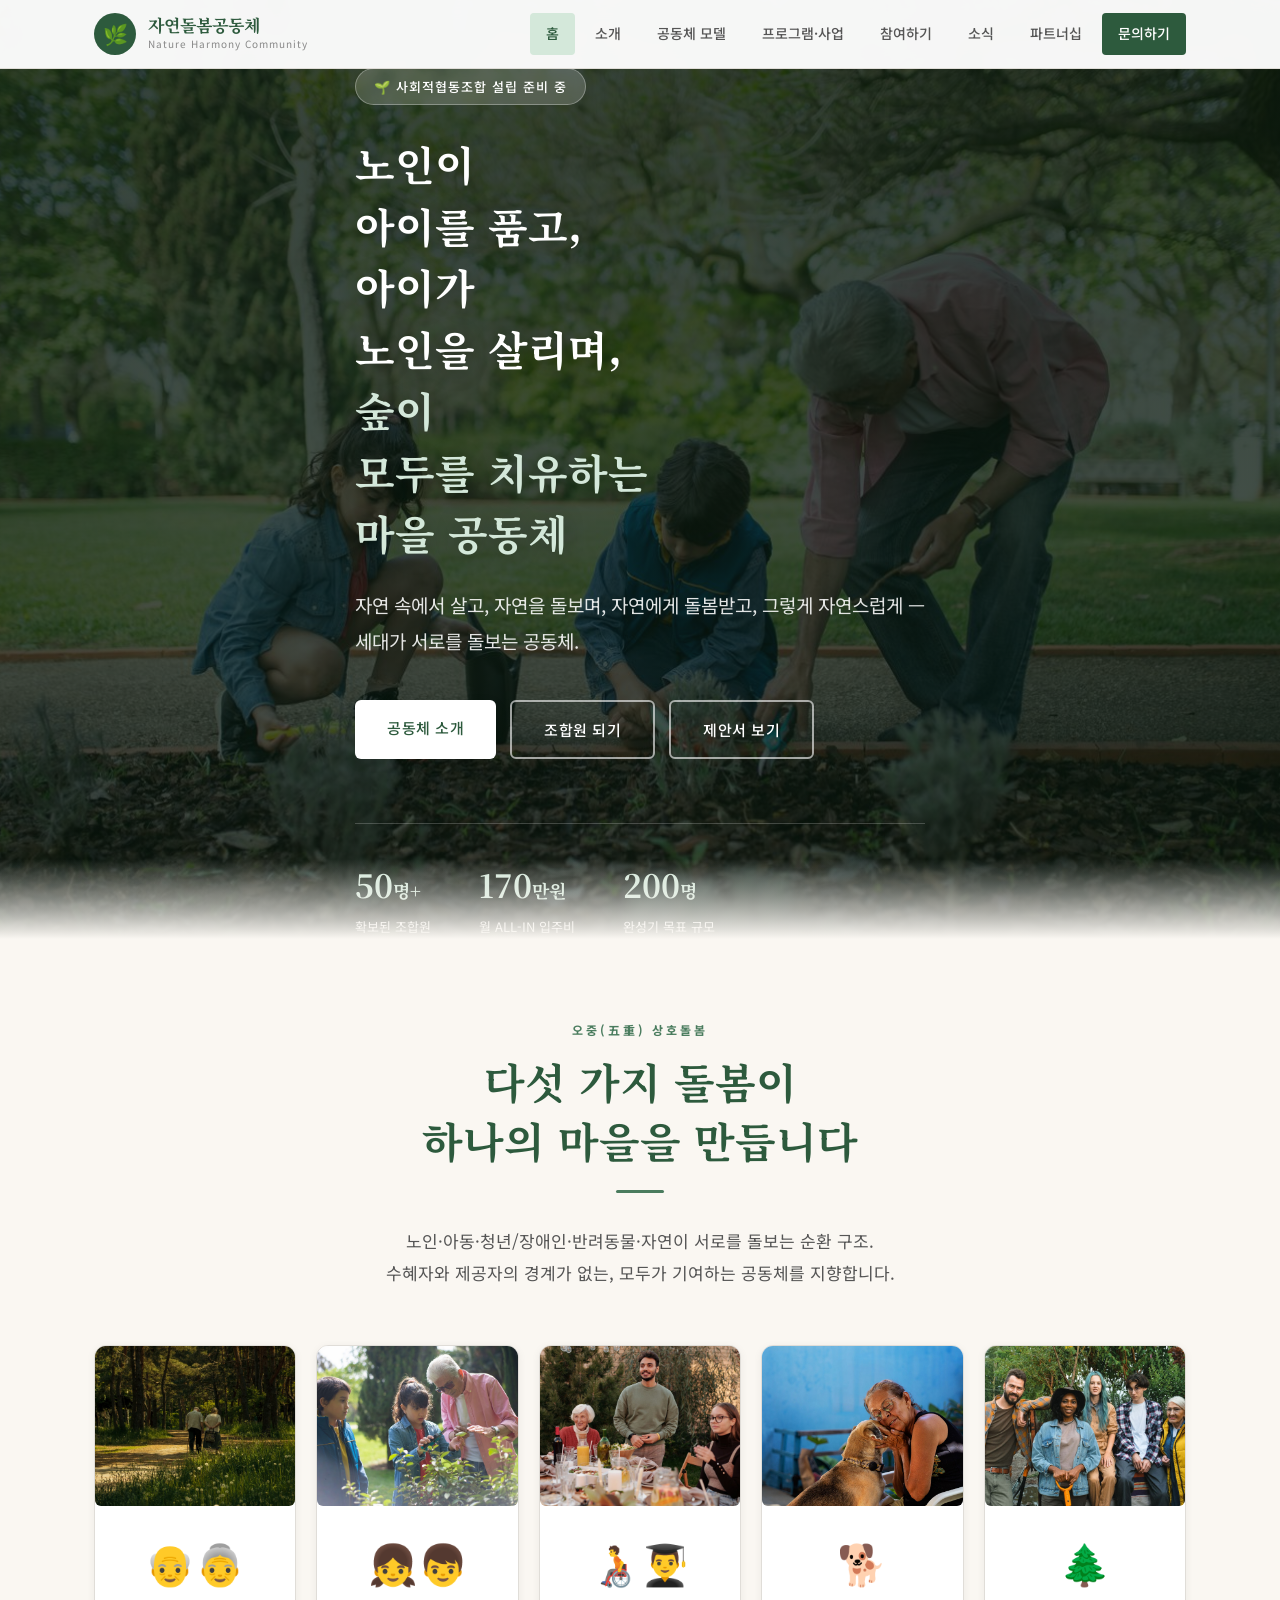
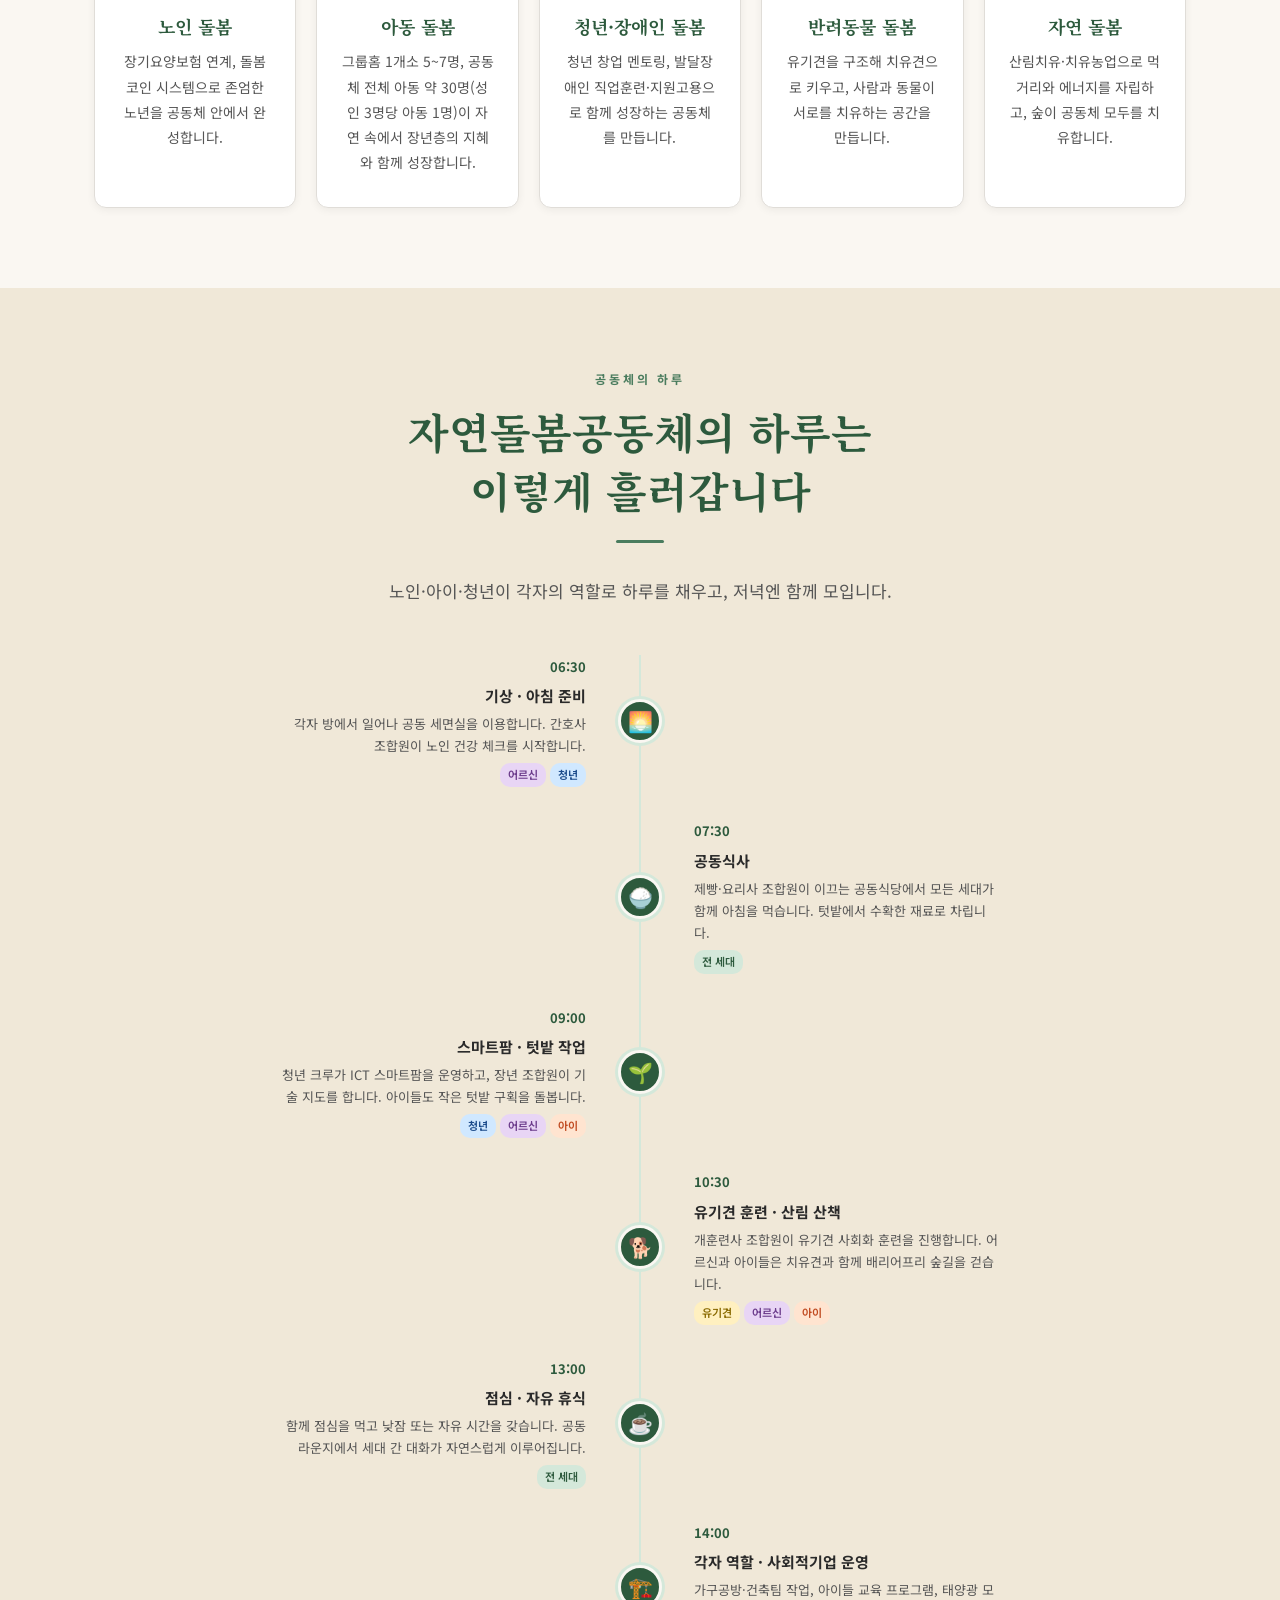
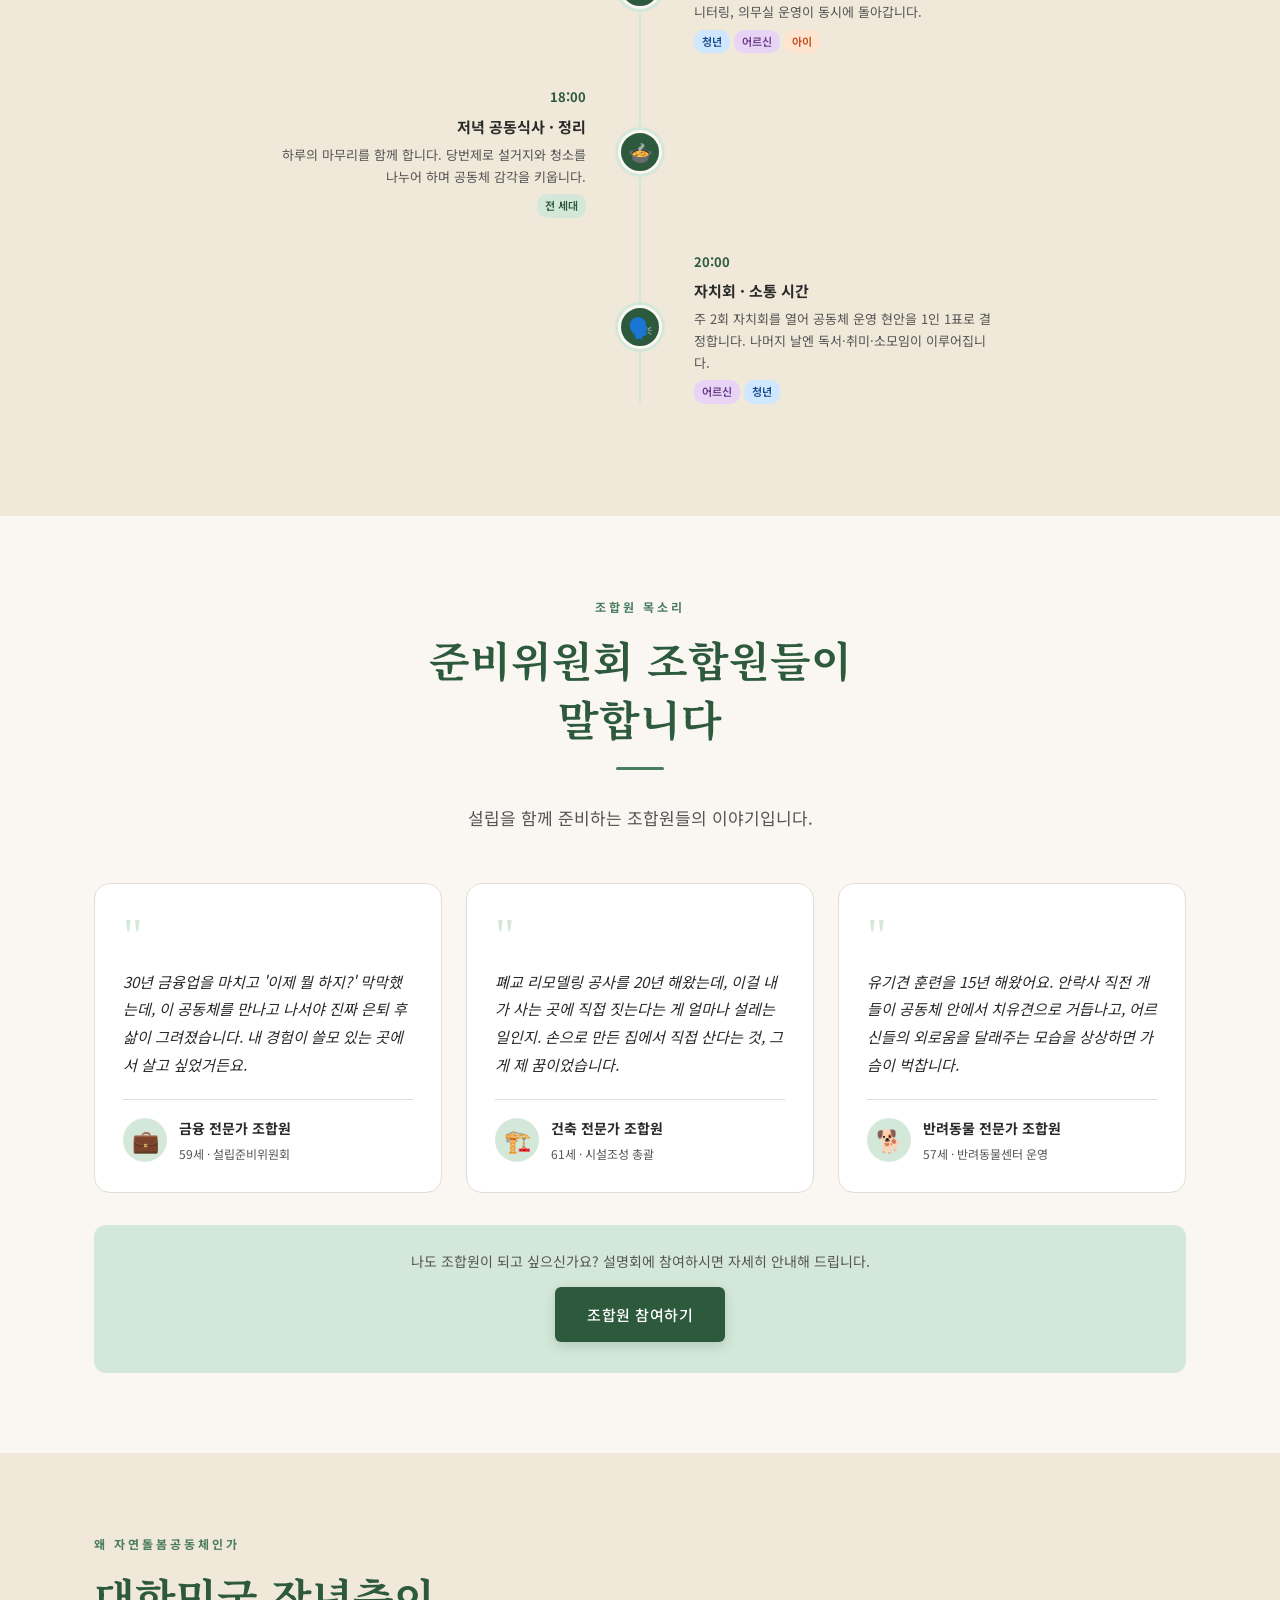
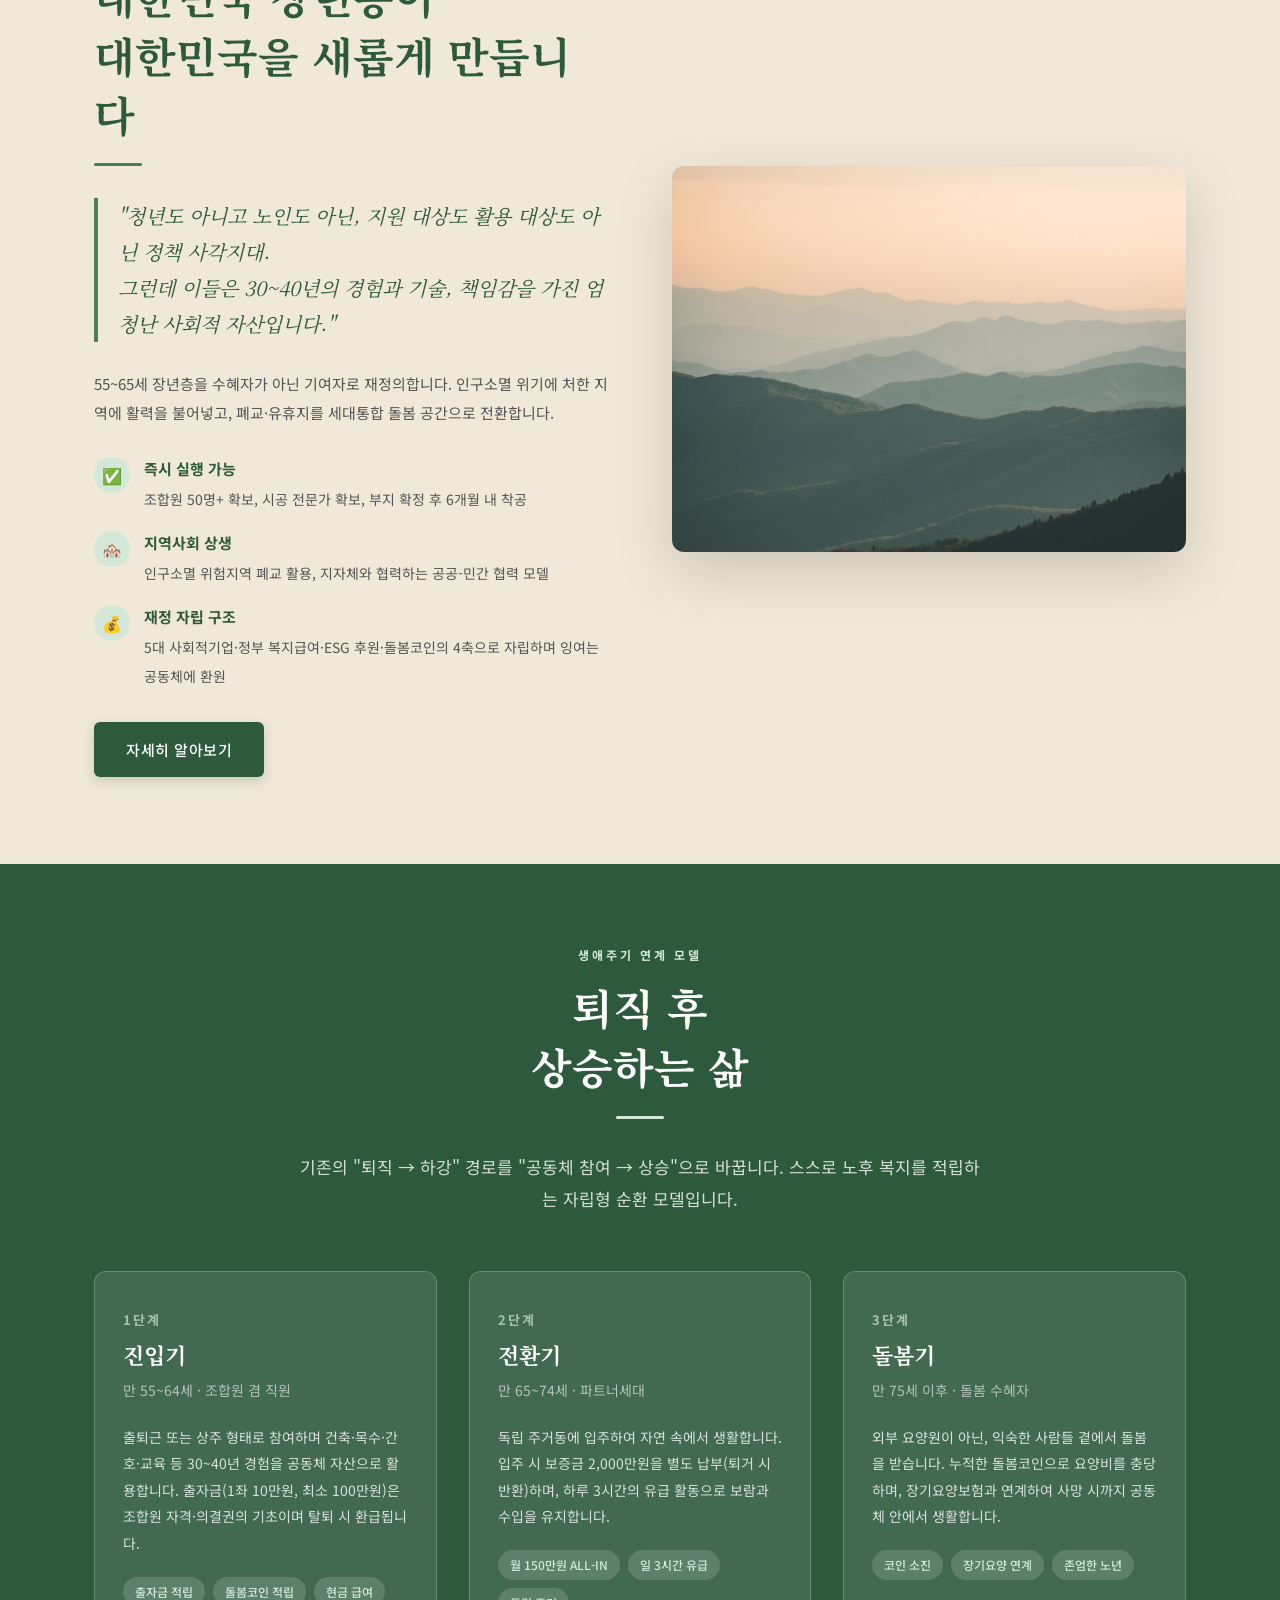
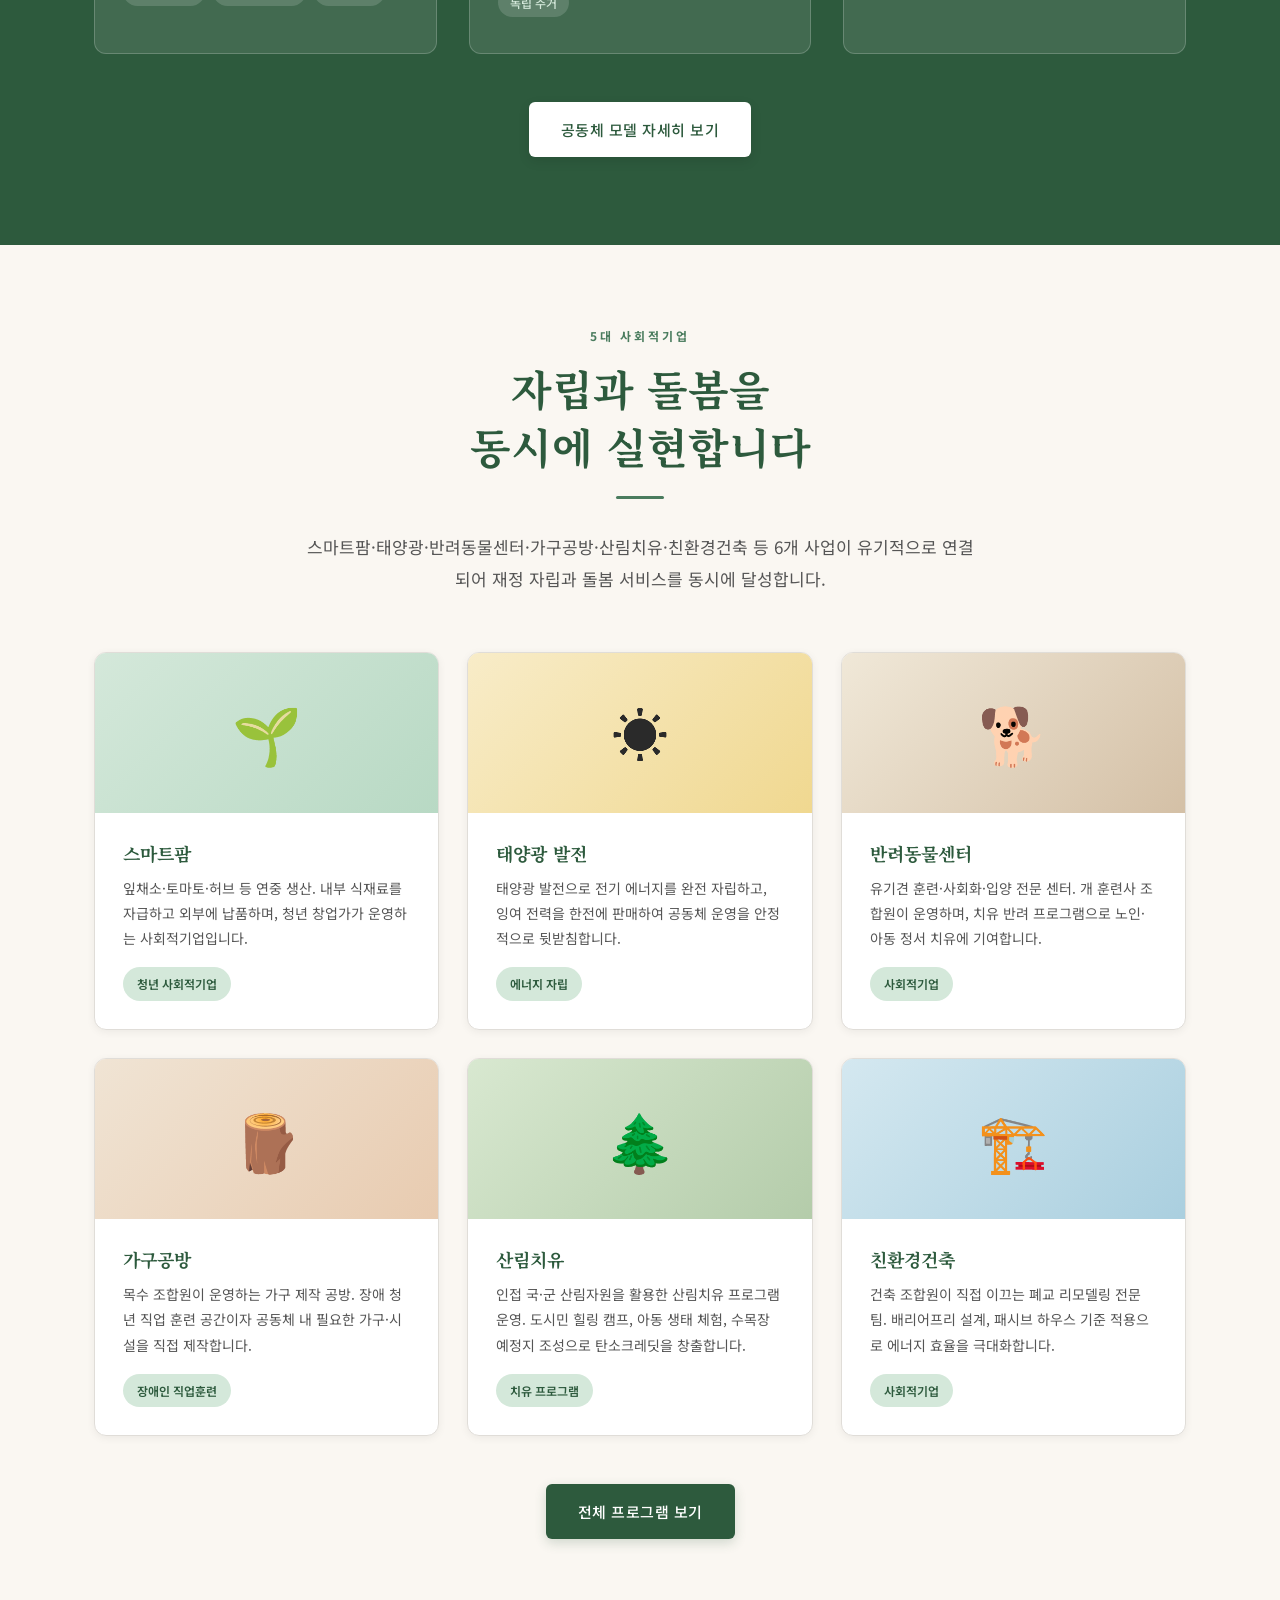
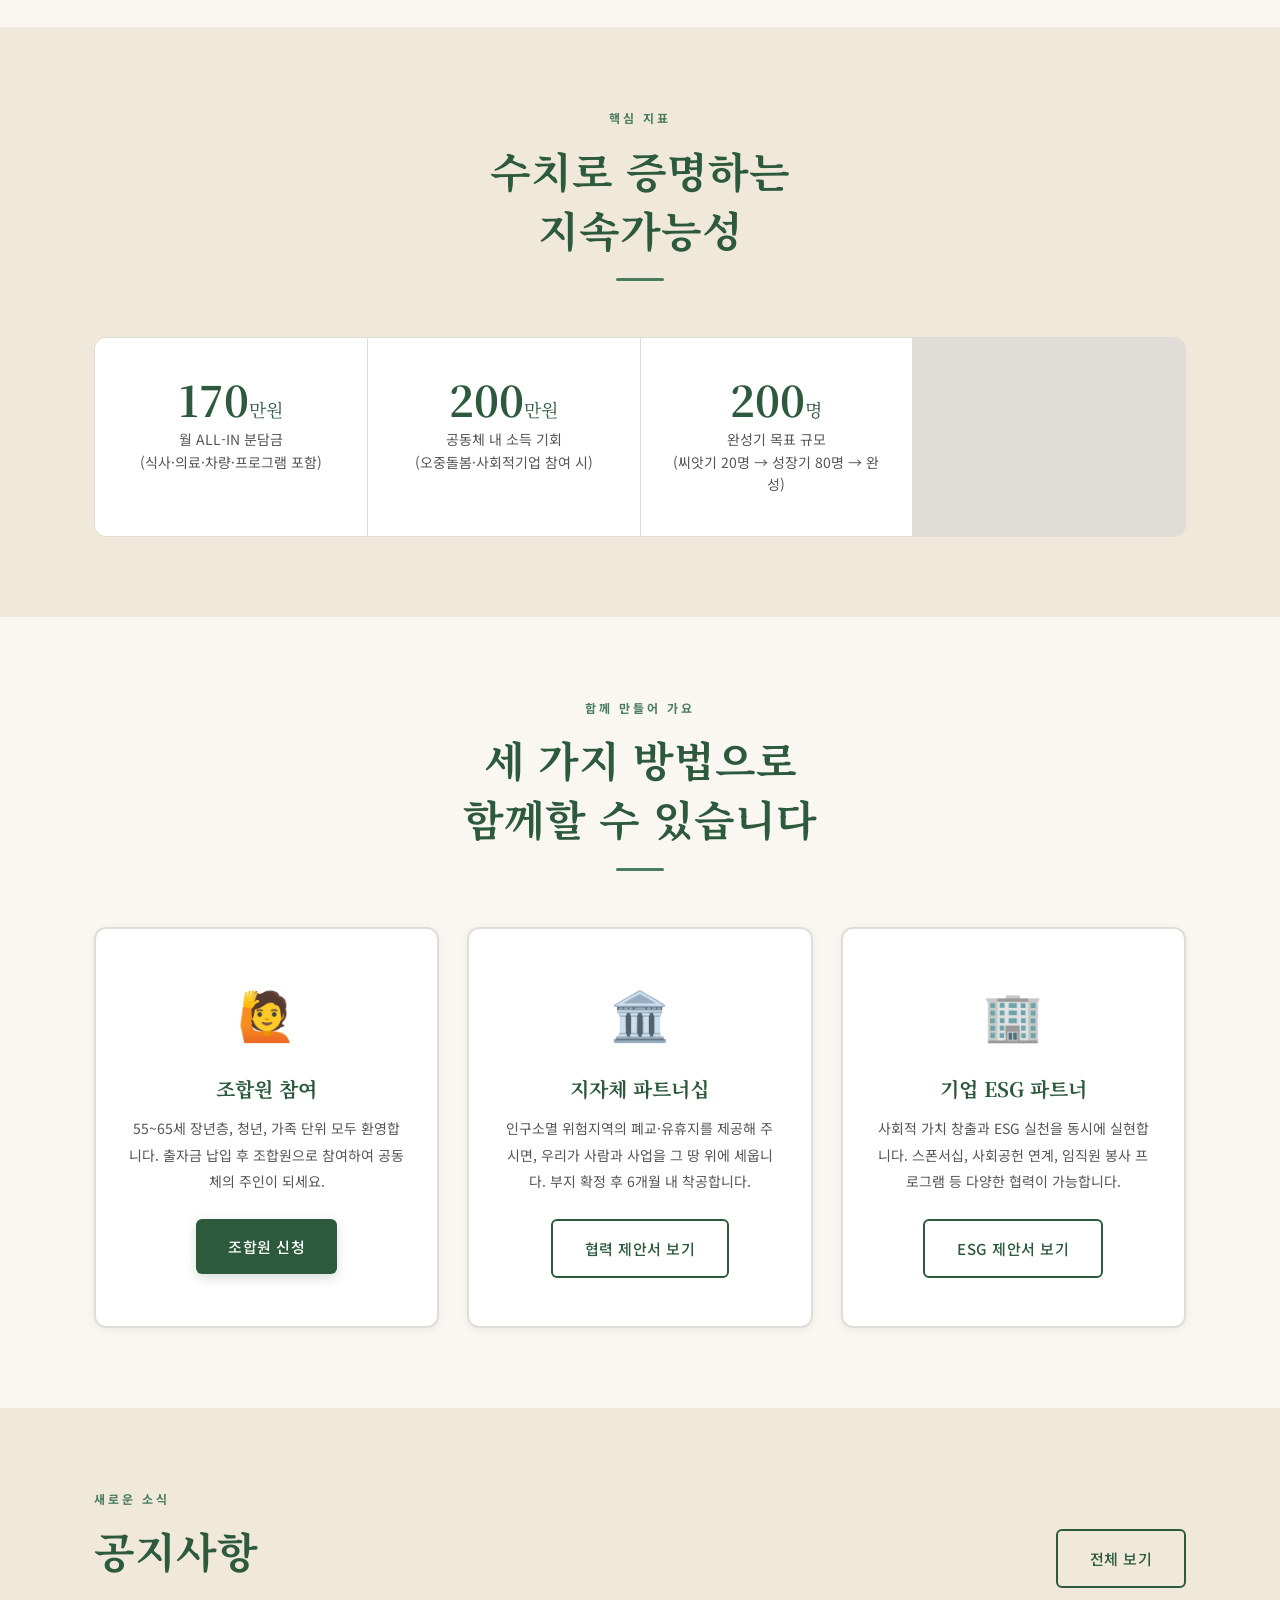
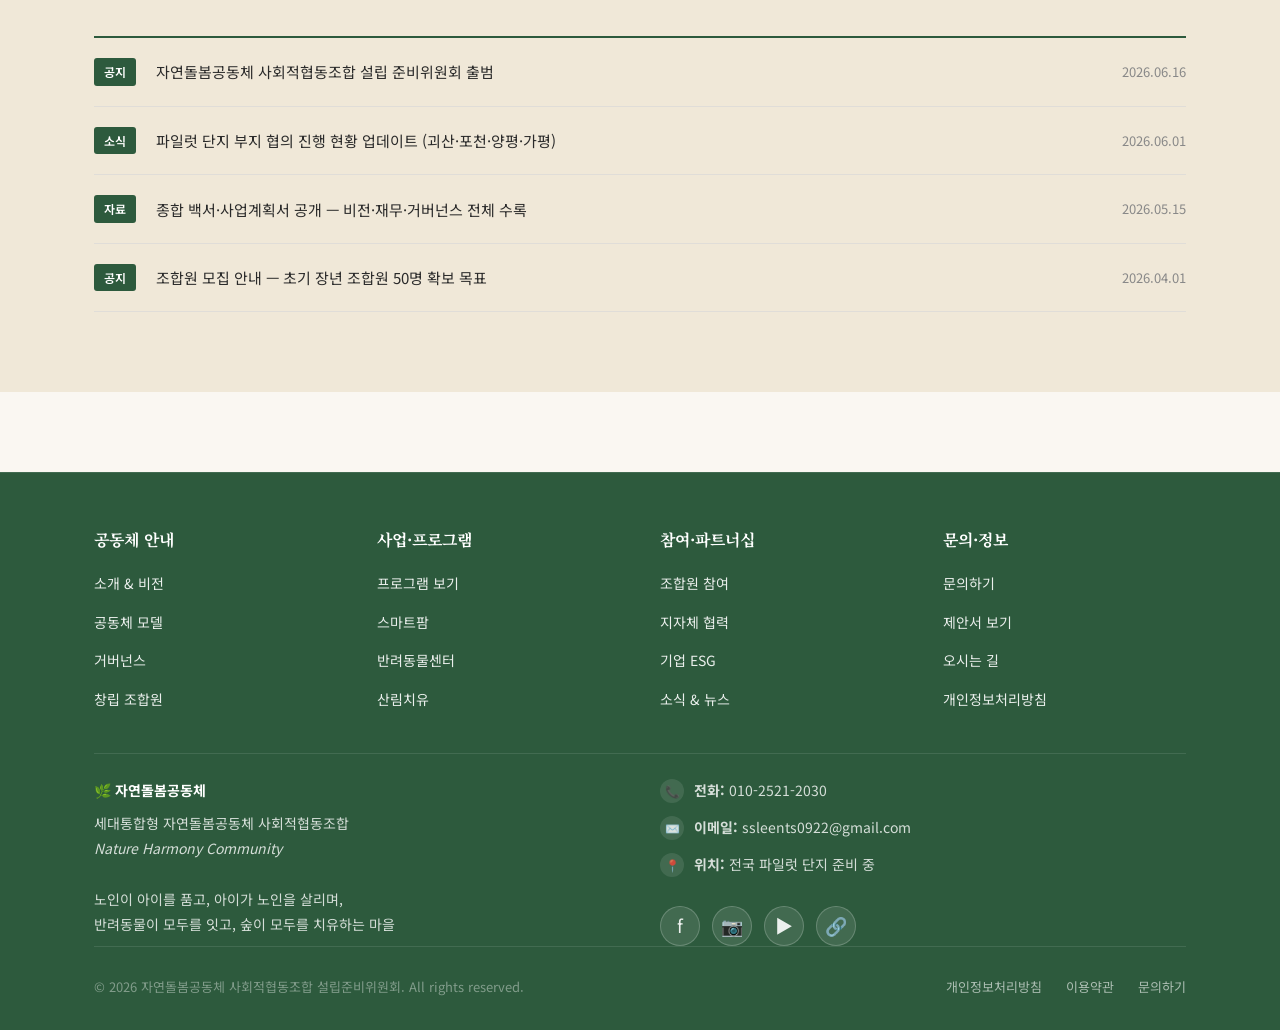
==== commit b13cc664: "디자인/UX 폴리시 반영 및 문서 최신화 — 종합사업계획서 리스크 시나리오, 키움 ESG 임팩트 환산표, 연천군제안서 생활인구 표기 명확화·왜 연천인가 훅, 포천시 지방소멸기금 수" ====
--- a/index.html
+++ b/index.html
@@ -600,50 +600,82 @@
 <!-- ===== 푸터 ===== -->
 <footer>
   <div class="container">
-    <div class="footer-grid">
-      <div>
-        <div class="footer-logo-main">🌿 자연돌봄공동체</div>
-        <p class="footer-desc">
-          세대통합형 자연돌봄공동체 사회적협동조합<br>
-          Nature Harmony Community<br><br>
-          노인이 아이를 품고, 아이가 노인을 살리며,<br>
-          유기견이 모두를 잇고, 숲이 모두를 치유하는 마을
-        </p>
-        <p style="font-size:13px;color:rgba(255,255,255,0.4);">
-          ☎ 010-2521-2030 &nbsp;|&nbsp; ✉ ssleents0922@gmail.com
-        </p>
-      </div>
-      <div class="footer-col">
-        <h4>공동체 안내</h4>
+    <div class="footer-main">
+      <div class="footer-section">
+        <h3>공동체 안내</h3>
         <ul>
-          <li><a href="about.html">공동체 소개</a></li>
-          <li><a href="about.html#vision">비전과 미션</a></li>
+          <li><a href="about.html">소개 &amp; 비전</a></li>
+          <li><a href="community.html">공동체 모델</a></li>
           <li><a href="about.html#governance">거버넌스</a></li>
           <li><a href="about.html#members">창립 조합원</a></li>
         </ul>
       </div>
-      <div class="footer-col">
-        <h4>사업·프로그램</h4>
+      <div class="footer-section">
+        <h3>사업·프로그램</h3>
         <ul>
+          <li><a href="programs.html">프로그램 보기</a></li>
           <li><a href="programs.html#smartfarm">스마트팜</a></li>
-          <li><a href="programs.html#solar">태양광 발전</a></li>
           <li><a href="programs.html#animals">반려동물센터</a></li>
           <li><a href="programs.html#forest">산림치유</a></li>
         </ul>
       </div>
-      <div class="footer-col">
-        <h4>참여·문의</h4>
+      <div class="footer-section">
+        <h3>참여·파트너십</h3>
         <ul>
           <li><a href="join.html">조합원 참여</a></li>
           <li><a href="join.html#local-gov">지자체 협력</a></li>
           <li><a href="join.html#corporate">기업 ESG</a></li>
+          <li><a href="news.html">소식 &amp; 뉴스</a></li>
+        </ul>
+      </div>
+      <div class="footer-section">
+        <h3>문의·정보</h3>
+        <ul>
           <li><a href="contact.html">문의하기</a></li>
+          <li><a href="proposals.html">제안서 보기</a></li>
+          <li><a href="contact.html#location">오시는 길</a></li>
+          <li><a href="javascript:void(0);">개인정보처리방침</a></li>
         </ul>
       </div>
     </div>
+    
+    <div class="footer-about">
+      <div class="footer-about-text">
+        <strong>🌿 자연돌봄공동체</strong>
+        세대통합형 자연돌봄공동체 사회적협동조합<br>
+        <em>Nature Harmony Community</em><br><br>
+        노인이 아이를 품고, 아이가 노인을 살리며,<br>
+        반려동물이 모두를 잇고, 숲이 모두를 치유하는 마을
+      </div>
+      <div class="footer-contact">
+        <div class="footer-contact-item">
+          <span class="footer-contact-icon">📞</span>
+          <span><strong>전화:</strong> 010-2521-2030</span>
+        </div>
+        <div class="footer-contact-item">
+          <span class="footer-contact-icon">✉️</span>
+          <span><strong>이메일:</strong> ssleents0922@gmail.com</span>
+        </div>
+        <div class="footer-contact-item">
+          <span class="footer-contact-icon">📍</span>
+          <span><strong>위치:</strong> 전국 파일럿 단지 준비 중</span>
+        </div>
+        <div class="footer-social">
+          <a href="javascript:void(0);" class="footer-social-link" title="Facebook" aria-label="Facebook">f</a>
+          <a href="javascript:void(0);" class="footer-social-link" title="Instagram" aria-label="Instagram">📷</a>
+          <a href="javascript:void(0);" class="footer-social-link" title="YouTube" aria-label="YouTube">▶️</a>
+          <a href="javascript:void(0);" class="footer-social-link" title="Naver Blog" aria-label="Naver Blog">🔗</a>
+        </div>
+      </div>
+    </div>
+    
     <div class="footer-bottom">
-      <span>© 2026 자연돌봄공동체 사회적협동조합 설립준비위원회. All rights reserved.</span>
-      
+      <div>© 2026 자연돌봄공동체 사회적협동조합 설립준비위원회. All rights reserved.</div>
+      <nav class="footer-bottom-nav">
+        <a href="javascript:void(0);">개인정보처리방침</a>
+        <a href="javascript:void(0);">이용약관</a>
+        <a href="contact.html">문의하기</a>
+      </nav>
     </div>
   </div>
 </footer>
--- a/style.css
+++ b/style.css
@@ -120,45 +120,67 @@
 .btn {
   display: inline-block;
   padding: 14px 32px;
-  border-radius: 4px;
+  border-radius: 6px;
   font-size: 15px;
   font-weight: 500;
   cursor: pointer;
-  transition: all 0.25s;
+  transition: all 0.3s cubic-bezier(0.4, 0, 0.2, 1);
   font-family: 'Noto Sans KR', sans-serif;
   border: none;
   letter-spacing: 0.5px;
+  position: relative;
+  overflow: hidden;
+}
+
+.btn:focus-visible {
+  outline: 2px solid var(--green-mid);
+  outline-offset: 2px;
+}
+
+.btn:active {
+  transform: scale(0.98);
 }
 
 .btn-primary {
   background: var(--green-deep);
   color: var(--white);
+  box-shadow: 0 4px 12px rgba(45,90,61,0.2);
 }
 
 .btn-primary:hover {
   background: var(--green-mid);
-  transform: translateY(-1px);
-  box-shadow: 0 6px 20px rgba(45,90,61,0.3);
+  transform: translateY(-2px);
+  box-shadow: 0 8px 24px rgba(45,90,61,0.35);
+}
+
+.btn-primary:active {
+  box-shadow: 0 2px 8px rgba(45,90,61,0.25);
 }
 
 .btn-outline {
   background: transparent;
   color: var(--green-deep);
   border: 2px solid var(--green-deep);
+  transition: all 0.3s cubic-bezier(0.4, 0, 0.2, 1);
 }
 
 .btn-outline:hover {
   background: var(--green-deep);
   color: var(--white);
+  box-shadow: 0 8px 24px rgba(45,90,61,0.25);
+  transform: translateY(-2px);
 }
 
 .btn-white {
   background: var(--white);
   color: var(--green-deep);
+  box-shadow: 0 4px 12px rgba(0,0,0,0.1);
 }
 
 .btn-white:hover {
   background: var(--green-pale);
+  box-shadow: 0 6px 20px rgba(0,0,0,0.15);
+  transform: translateY(-2px);
 }
 
 /* ===== 네비게이션 ===== */
@@ -404,16 +426,17 @@
   margin: -32px -24px 20px;
   width: calc(100% + 48px);
   overflow: hidden;
+  border-radius: 6px;
 }
 .vision-card-img img {
   width: 100%;
   height: 100%;
   object-fit: cover;
   display: block;
-  transition: transform 0.4s;
+  transition: transform 0.5s cubic-bezier(0.4, 0, 0.2, 1);
 }
 .vision-card:hover .vision-card-img img {
-  transform: scale(1.05);
+  transform: scale(1.08);
 }
 
 .vision-card {
@@ -422,9 +445,10 @@
   padding: 32px 24px;
   text-align: center;
   border: 1px solid var(--border);
-  transition: all 0.3s;
+  transition: all 0.4s cubic-bezier(0.4, 0, 0.2, 1);
   position: relative;
   overflow: hidden;
+  box-shadow: 0 2px 8px rgba(0,0,0,0.06);
 }
 
 .vision-card::before {
@@ -434,12 +458,19 @@
   height: 4px;
   background: var(--green-mid);
   transform: scaleX(0);
-  transition: transform 0.3s;
+  transform-origin: left;
+  transition: transform 0.4s cubic-bezier(0.4, 0, 0.2, 1);
 }
 
 .vision-card:hover {
-  transform: translateY(-4px);
-  box-shadow: 0 12px 40px var(--shadow-mid);
+  transform: translateY(-8px);
+  box-shadow: 0 16px 48px rgba(45,90,61,0.15);
+  border-color: var(--green-light);
+}
+
+.vision-card:focus-within {
+  outline: 2px solid var(--green-mid);
+  outline-offset: 2px;
 }
 
 .vision-card:hover::before {
@@ -449,6 +480,11 @@
 .vision-icon {
   font-size: 40px;
   margin-bottom: 16px;
+  transition: transform 0.3s;
+}
+
+.vision-card:hover .vision-icon {
+  transform: scale(1.1) rotate(5deg);
 }
 
 .vision-card h3 {
@@ -456,6 +492,11 @@
   font-weight: 700;
   color: var(--green-deep);
   margin-bottom: 10px;
+  transition: color 0.3s;
+}
+
+.vision-card:hover h3 {
+  color: var(--green-mid);
 }
 
 .vision-card p {
@@ -617,12 +658,19 @@
   border-radius: 12px;
   overflow: hidden;
   border: 1px solid var(--border);
-  transition: all 0.3s;
+  transition: all 0.4s cubic-bezier(0.4, 0, 0.2, 1);
+  box-shadow: 0 2px 8px rgba(0,0,0,0.06);
 }
 
 .program-card:hover {
-  transform: translateY(-4px);
-  box-shadow: 0 16px 48px var(--shadow-mid);
+  transform: translateY(-8px);
+  box-shadow: 0 20px 48px rgba(0,0,0,0.12);
+  border-color: var(--green-light);
+}
+
+.program-card:focus-within {
+  outline: 2px solid var(--green-mid);
+  outline-offset: 2px;
 }
 
 .program-card-header {
@@ -632,6 +680,11 @@
   justify-content: center;
   font-size: 56px;
   position: relative;
+  transition: transform 0.4s;
+}
+
+.program-card:hover .program-card-header {
+  transform: scale(1.05);
 }
 
 .program-card-header.green  { background: linear-gradient(135deg, var(--green-pale), #b8d9c4); }
@@ -642,13 +695,18 @@
 .program-card-header.sun    { background: linear-gradient(135deg, #f8ecc8, #f0d890); }
 
 .program-card-body {
-  padding: 24px;
+  padding: 28px;
 }
 
 .program-card-body h3 {
   font-size: 18px;
   color: var(--green-deep);
   margin-bottom: 10px;
+  transition: color 0.3s;
+}
+
+.program-card:hover .program-card-body h3 {
+  color: var(--green-mid);
 }
 
 .program-card-body p {
@@ -662,10 +720,16 @@
   display: inline-block;
   background: var(--green-pale);
   color: var(--green-deep);
-  padding: 4px 12px;
+  padding: 6px 14px;
   border-radius: 20px;
   font-size: 12px;
   font-weight: 600;
+  transition: all 0.3s;
+}
+
+.program-card:hover .program-badge {
+  background: var(--green-deep);
+  color: var(--white);
 }
 
 /* ===== 수치 섹션 ===== */
@@ -719,25 +783,41 @@
   border-radius: 12px;
   padding: 40px 32px;
   border: 2px solid var(--border);
-  transition: all 0.3s;
+  transition: all 0.4s cubic-bezier(0.4, 0, 0.2, 1);
   text-align: center;
+  box-shadow: 0 2px 8px rgba(0,0,0,0.06);
 }
 
 .join-card:hover {
   border-color: var(--green-mid);
-  box-shadow: 0 12px 40px var(--shadow);
-  transform: translateY(-4px);
+  box-shadow: 0 16px 48px rgba(45,90,61,0.15);
+  transform: translateY(-6px);
+}
+
+.join-card:focus-within {
+  outline: 2px solid var(--green-mid);
+  outline-offset: 2px;
 }
 
 .join-card-icon {
   font-size: 48px;
   margin-bottom: 20px;
+  transition: transform 0.4s cubic-bezier(0.4, 0, 0.2, 1);
+}
+
+.join-card:hover .join-card-icon {
+  transform: scale(1.2) rotate(-5deg);
 }
 
 .join-card h3 {
   font-size: 20px;
   color: var(--green-deep);
   margin-bottom: 12px;
+  transition: color 0.3s;
+}
+
+.join-card:hover h3 {
+  color: var(--green-mid);
 }
 
 .join-card p {
@@ -833,6 +913,445 @@
   padding-right: 12px;
   margin: 0 -12px;
   border-radius: 4px;
+}
+
+/* ===== 애니메이션 ===== */
+@keyframes fadeInUp {
+  from {
+    opacity: 0;
+    transform: translateY(20px);
+  }
+  to {
+    opacity: 1;
+    transform: translateY(0);
+  }
+}
+
+@keyframes fadeInScale {
+  from {
+    opacity: 0;
+    transform: scale(0.95);
+  }
+  to {
+    opacity: 1;
+    transform: scale(1);
+  }
+}
+
+@keyframes slideInRight {
+  from {
+    opacity: 0;
+    transform: translateX(-20px);
+  }
+  to {
+    opacity: 1;
+    transform: translateX(0);
+  }
+}
+
+.fade-in {
+  opacity: 0;
+  animation: fadeInUp 0.8s ease-out forwards;
+}
+
+.fade-in.stagger-1 { animation-delay: 0.1s; }
+.fade-in.stagger-2 { animation-delay: 0.2s; }
+.fade-in.stagger-3 { animation-delay: 0.3s; }
+.fade-in.stagger-4 { animation-delay: 0.4s; }
+.fade-in.stagger-5 { animation-delay: 0.5s; }
+.fade-in.stagger-6 { animation-delay: 0.6s; }
+
+/* ===== 접근성 ===== */
+@media (prefers-reduced-motion: reduce) {
+  *,
+  *::before,
+  *::after {
+    animation-duration: 0.01ms !important;
+    animation-iteration-count: 1 !important;
+    transition-duration: 0.01ms !important;
+    scroll-behavior: auto !important;
+  }
+}
+
+/* 포커스 스타일 개선 */
+:focus {
+  outline: 2px solid var(--green-mid);
+  outline-offset: 2px;
+}
+
+a:focus-visible,
+button:focus-visible,
+input:focus-visible,
+select:focus-visible,
+textarea:focus-visible {
+  outline: 2px solid var(--green-mid);
+  outline-offset: 2px;
+}
+
+/* 스킵 링크 */
+.skip-link {
+  position: absolute;
+  top: -40px;
+  left: 0;
+  background: var(--green-deep);
+  color: var(--white);
+  padding: 8px 16px;
+  text-decoration: none;
+  z-index: 100;
+  border-radius: 0 0 4px 0;
+}
+
+.skip-link:focus {
+  top: 0;
+}
+
+/* ===== 반응형 디자인 개선 ===== */
+@media (max-width: 1024px) {
+  .vision-grid {
+    grid-template-columns: repeat(3, 1fr);
+  }
+  
+  .programs-grid {
+    grid-template-columns: repeat(2, 1fr);
+  }
+  
+  .join-grid {
+    grid-template-columns: repeat(2, 1fr);
+  }
+  
+  .lifecycle-grid {
+    grid-template-columns: repeat(2, 1fr);
+  }
+  
+  .stats-grid {
+    grid-template-columns: repeat(2, 1fr);
+  }
+}
+
+@media (max-width: 768px) {
+  .vision-grid {
+    grid-template-columns: repeat(2, 1fr);
+    gap: 16px;
+  }
+  
+  .programs-grid {
+    grid-template-columns: 1fr;
+  }
+  
+  .join-grid {
+    grid-template-columns: 1fr;
+  }
+  
+  .lifecycle-grid {
+    grid-template-columns: 1fr;
+  }
+  
+  .stats-grid {
+    grid-template-columns: 1fr;
+  }
+  
+  .contact-grid {
+    grid-template-columns: 1fr;
+    gap: 32px;
+  }
+  
+  .intro-grid {
+    grid-template-columns: 1fr;
+    gap: 32px;
+  }
+  
+  .btn {
+    padding: 12px 24px;
+    font-size: 14px;
+  }
+  
+  .hero-buttons {
+    flex-direction: column;
+    gap: 12px;
+  }
+  
+  .hero-buttons .btn {
+    width: 100%;
+    text-align: center;
+  }
+  
+  .section {
+    padding: 60px 0;
+  }
+  
+  .nav-menu {
+    position: fixed;
+    left: -100%;
+    top: 68px;
+    flex-direction: column;
+    background: var(--white);
+    width: 100%;
+    text-align: center;
+    transition: 0.3s;
+    box-shadow: 0 10px 27px var(--shadow-mid);
+    padding: 20px 0;
+  }
+  
+  .nav-menu.active {
+    left: 0;
+  }
+  
+  .nav-toggle {
+    display: flex;
+  }
+  
+  .nav-toggle.active span:nth-child(1) {
+    transform: rotate(-45deg) translate(-8px, 8px);
+  }
+  
+  .nav-toggle.active span:nth-child(2) {
+    opacity: 0;
+  }
+  
+  .nav-toggle.active span:nth-child(3) {
+    transform: rotate(45deg) translate(-7px, -7px);
+  }
+}
+
+@media (max-width: 480px) {
+  .vision-grid {
+    grid-template-columns: 1fr;
+  }
+  
+  .hero-title {
+    font-size: 24px;
+  }
+  
+  .hero-desc {
+    font-size: 15px;
+  }
+  
+  .hero-stats {
+    flex-direction: column;
+    gap: 24px;
+  }
+  
+  .section-title {
+    font-size: 24px;
+  }
+  
+  .stat-num {
+    font-size: 32px;
+  }
+  
+  .program-card-header {
+    font-size: 40px;
+    height: 120px;
+  }
+  
+  .join-card {
+    padding: 28px 20px;
+  }
+  
+  .join-card h3 {
+    font-size: 18px;
+  }
+  
+  .container {
+    padding: 0 16px;
+  }
+}
+
+/* ===== 터치 친화적 UI ===== */
+@media (hover: none) and (pointer: coarse) {
+  .btn,
+  .vision-card,
+  .program-card,
+  .join-card {
+    padding-bottom: calc(var(--padding-bottom, 0) + 10px);
+  }
+  
+  .vision-card:hover,
+  .program-card:hover,
+  .join-card:hover {
+    transform: none;
+  }
+}
+
+/* ===== 푸터 ===== */
+footer {
+  background: var(--green-deep);
+  color: rgba(255,255,255,0.85);
+  padding: 60px 0 20px;
+  margin-top: 80px;
+  border-top: 1px solid rgba(255,255,255,0.1);
+}
+
+footer a {
+  color: rgba(255,255,255,0.9);
+  transition: color 0.3s;
+}
+
+footer a:hover {
+  color: var(--green-pale);
+  text-decoration: underline;
+}
+
+.footer-main {
+  display: grid;
+  grid-template-columns: repeat(4, 1fr);
+  gap: 40px;
+  margin-bottom: 40px;
+}
+
+.footer-section h3 {
+  font-size: 16px;
+  font-weight: 700;
+  color: var(--white);
+  margin-bottom: 16px;
+}
+
+.footer-section ul {
+  list-style: none;
+  display: flex;
+  flex-direction: column;
+  gap: 10px;
+}
+
+.footer-section a {
+  font-size: 14px;
+  display: inline-flex;
+  align-items: center;
+  gap: 6px;
+}
+
+.footer-section a:focus-visible {
+  outline: 2px solid var(--green-pale);
+  outline-offset: 2px;
+  border-radius: 2px;
+}
+
+.footer-about {
+  grid-column: 1 / -1;
+  padding: 24px 0 0;
+  border-top: 1px solid rgba(255,255,255,0.1);
+  display: grid;
+  grid-template-columns: 1fr 1fr;
+  gap: 40px;
+}
+
+.footer-about-text {
+  font-size: 14px;
+  line-height: 1.8;
+  color: rgba(255,255,255,0.8);
+}
+
+.footer-about-text strong {
+  color: var(--white);
+  display: block;
+  margin-bottom: 8px;
+}
+
+.footer-contact {
+  display: flex;
+  flex-direction: column;
+  gap: 12px;
+}
+
+.footer-contact-item {
+  display: flex;
+  align-items: center;
+  gap: 10px;
+  font-size: 14px;
+}
+
+.footer-contact-icon {
+  width: 24px;
+  height: 24px;
+  background: rgba(255,255,255,0.1);
+  border-radius: 50%;
+  display: flex;
+  align-items: center;
+  justify-content: center;
+  font-size: 12px;
+  flex-shrink: 0;
+}
+
+.footer-social {
+  display: flex;
+  gap: 12px;
+  margin-top: 16px;
+}
+
+.footer-social-link {
+  width: 40px;
+  height: 40px;
+  background: rgba(255,255,255,0.1);
+  border-radius: 50%;
+  display: flex;
+  align-items: center;
+  justify-content: center;
+  font-size: 18px;
+  transition: all 0.3s;
+  border: 1px solid rgba(255,255,255,0.2);
+}
+
+.footer-social-link:hover {
+  background: var(--green-pale);
+  color: var(--green-deep);
+  transform: translateY(-2px);
+}
+
+.footer-bottom {
+  border-top: 1px solid rgba(255,255,255,0.1);
+  padding-top: 24px;
+  display: grid;
+  grid-template-columns: 1fr 1fr;
+  gap: 24px;
+  align-items: center;
+  font-size: 13px;
+  color: rgba(255,255,255,0.6);
+}
+
+.footer-bottom a {
+  color: rgba(255,255,255,0.6);
+}
+
+.footer-bottom-nav {
+  display: flex;
+  gap: 24px;
+  justify-content: flex-end;
+}
+
+@media (max-width: 1024px) {
+  .footer-main {
+    grid-template-columns: repeat(2, 1fr);
+    gap: 30px;
+  }
+}
+
+@media (max-width: 768px) {
+  footer {
+    padding: 48px 0 16px;
+    margin-top: 60px;
+  }
+  
+  .footer-main {
+    grid-template-columns: 1fr;
+    gap: 24px;
+  }
+  
+  .footer-about {
+    grid-template-columns: 1fr;
+    gap: 24px;
+    padding-top: 24px;
+  }
+  
+  .footer-bottom {
+    grid-template-columns: 1fr;
+    gap: 16px;
+  }
+  
+  .footer-bottom-nav {
+    flex-direction: column;
+    gap: 12px;
+    justify-content: flex-start;
+  }
 }
 
 .notice-badge {
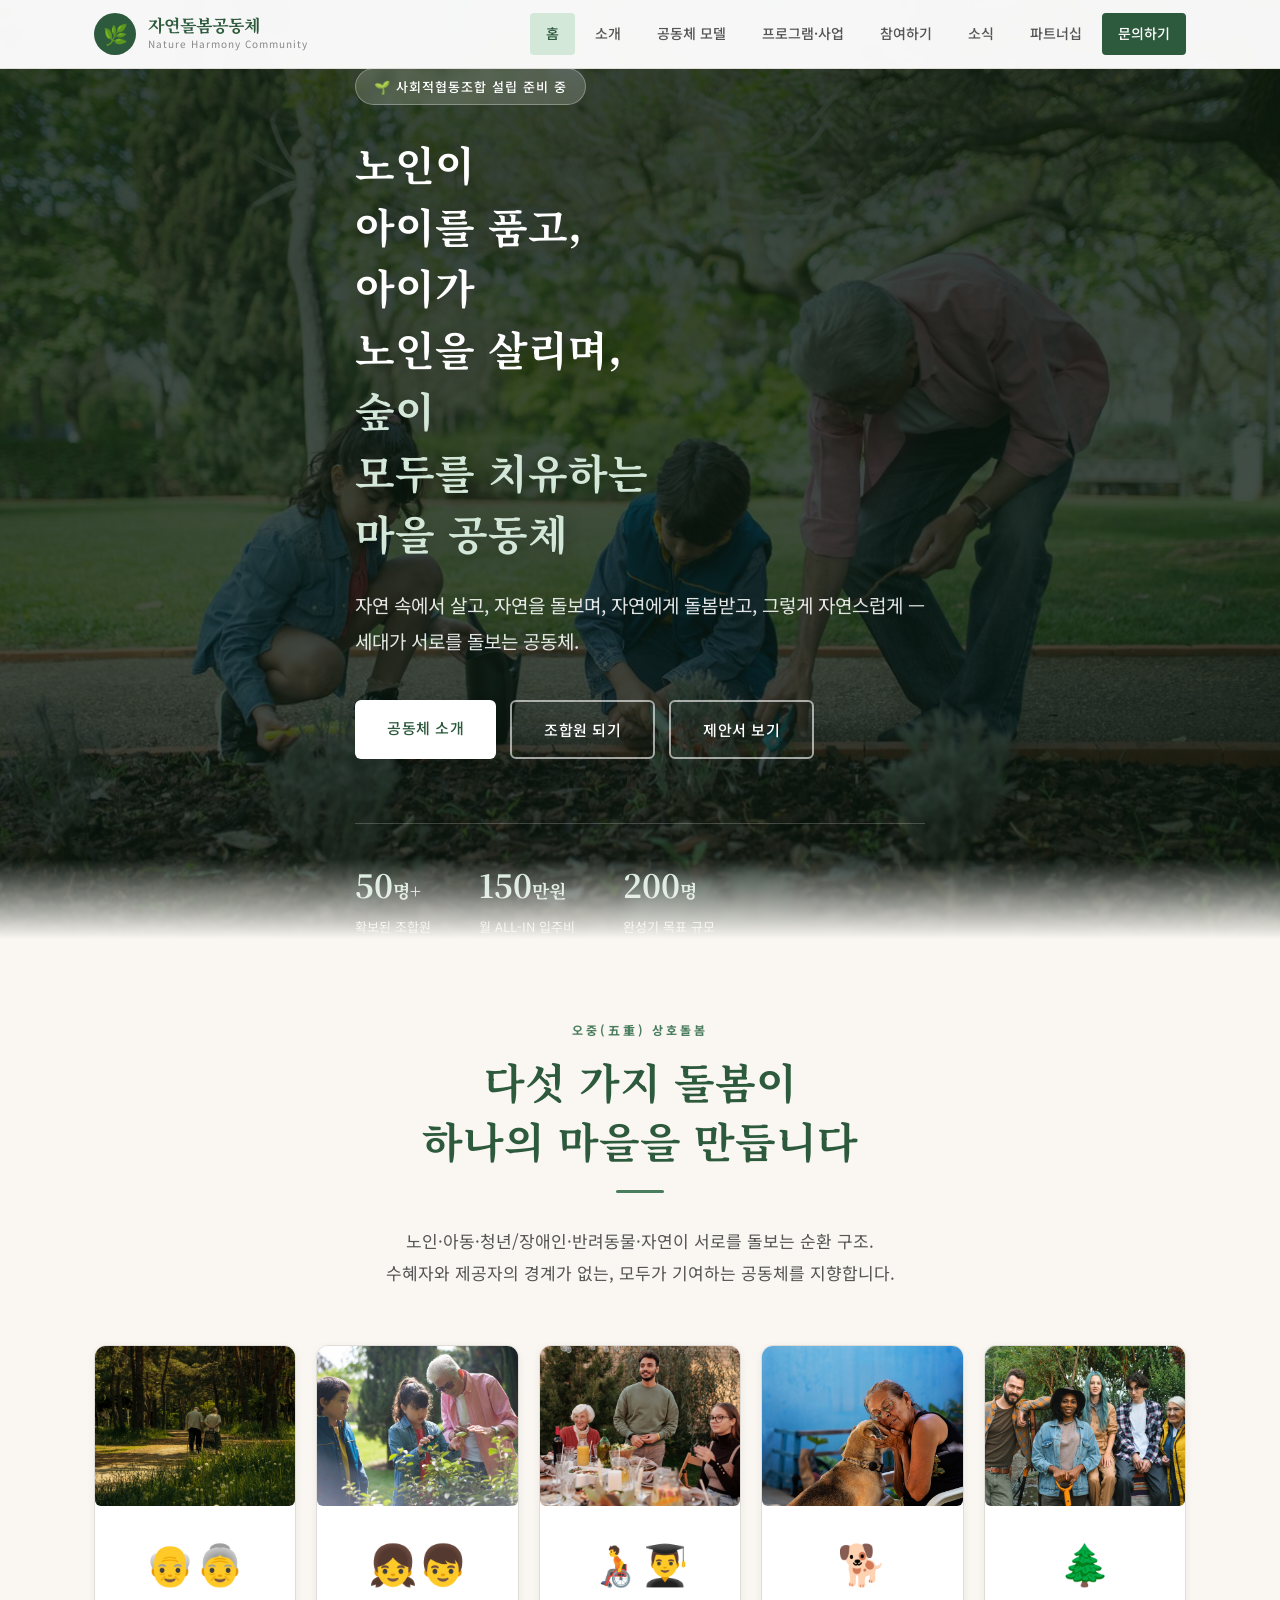
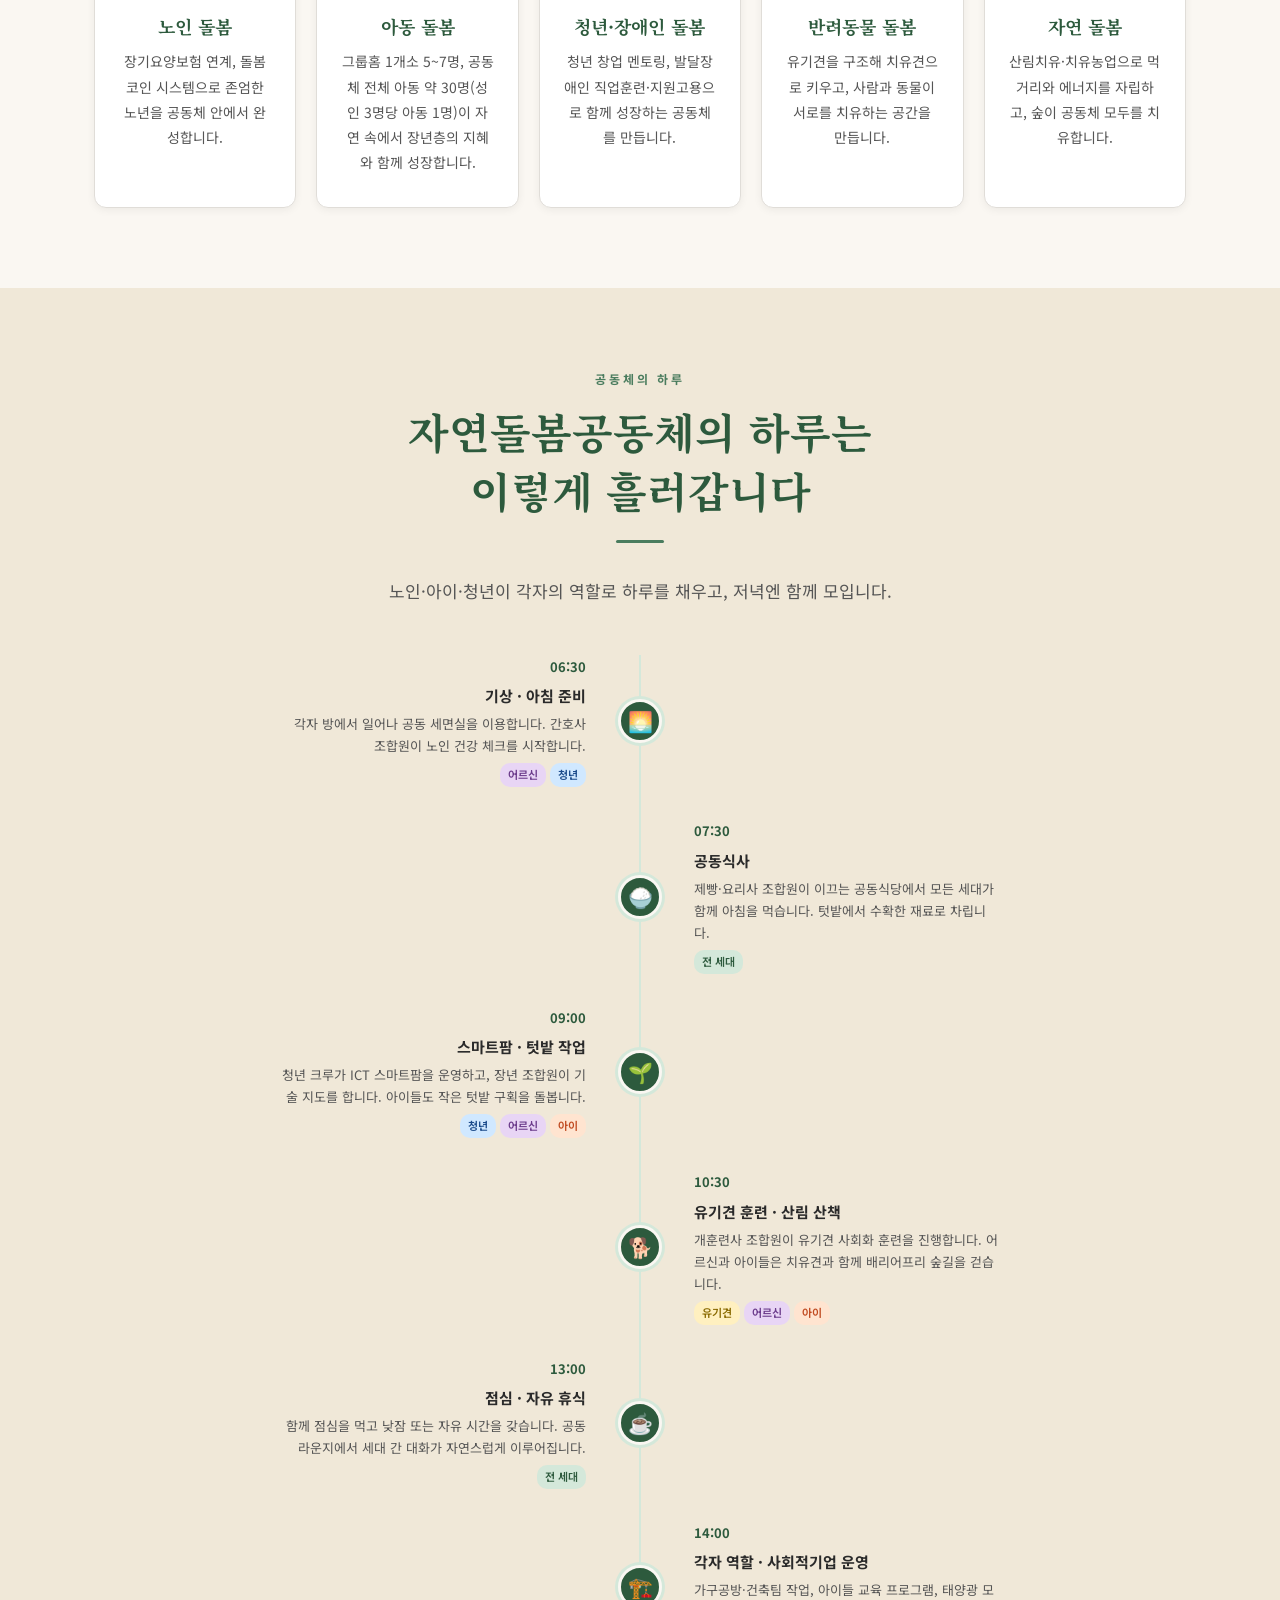
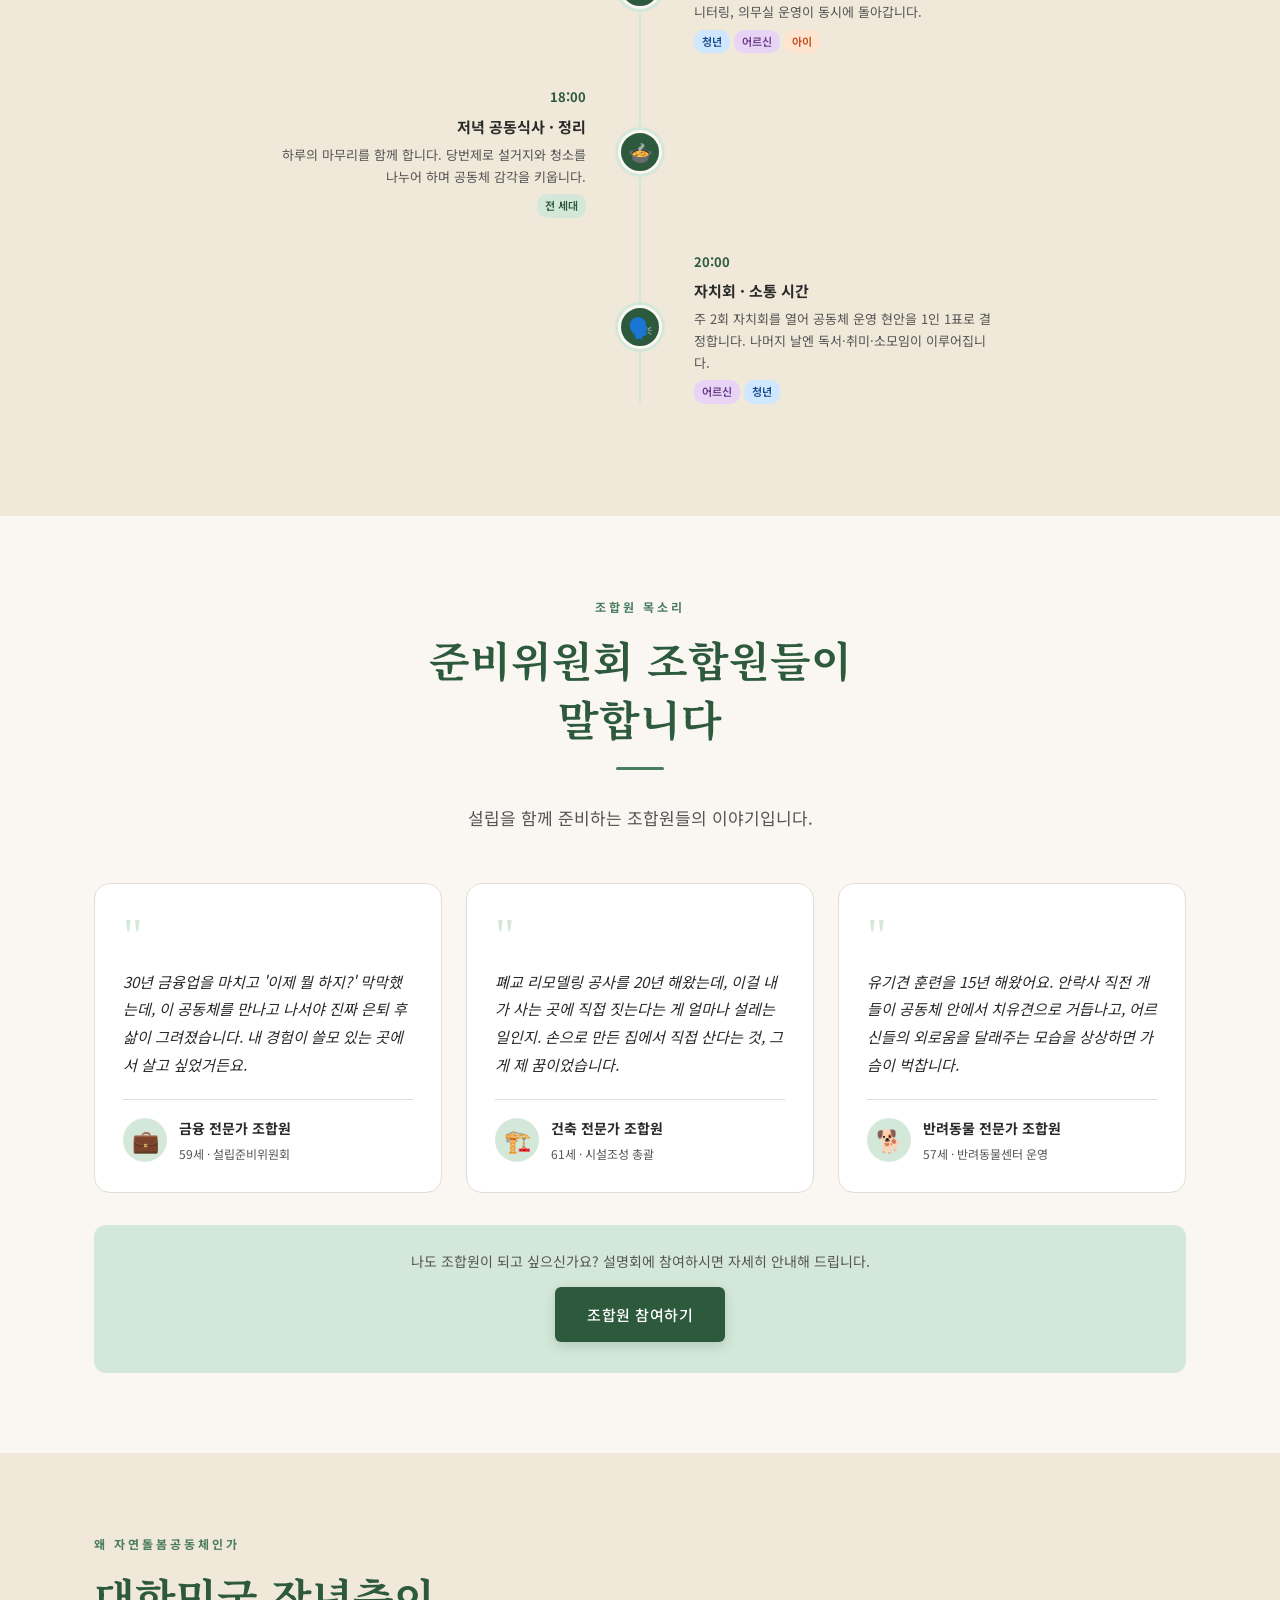
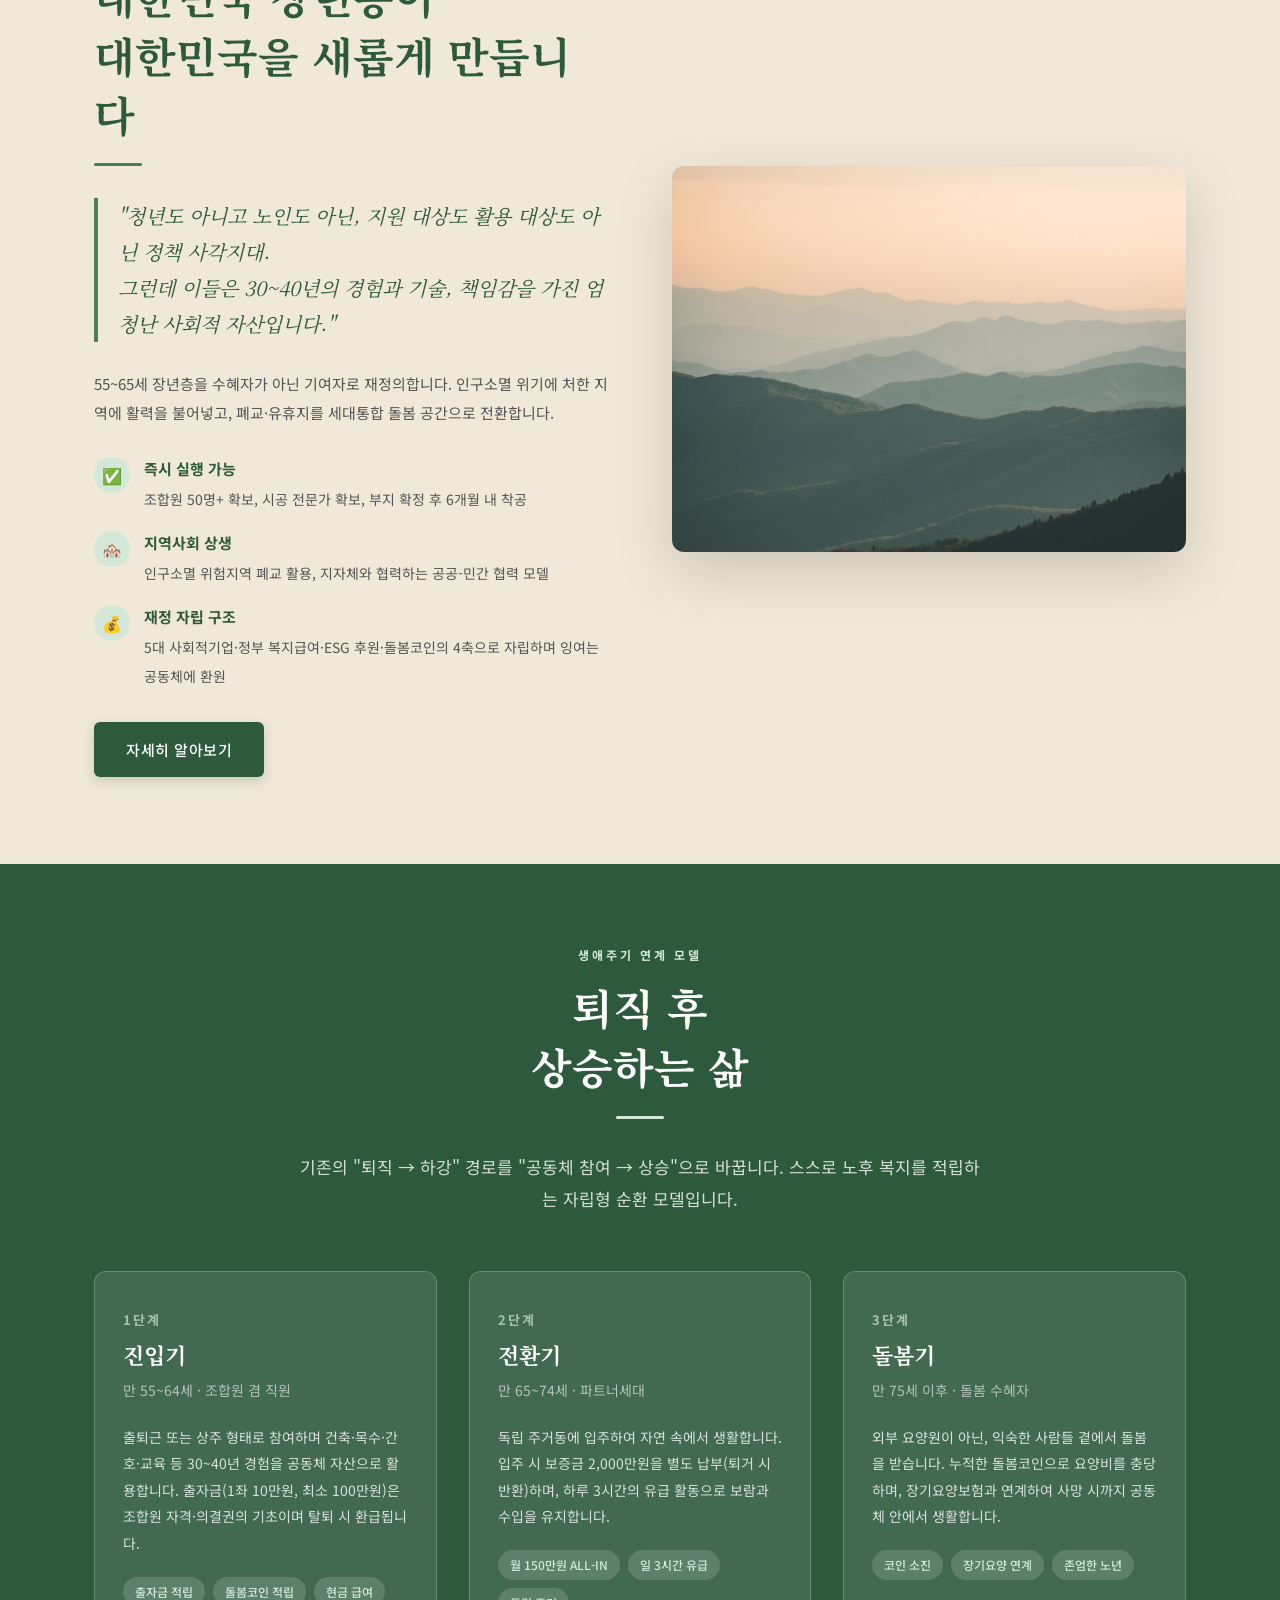
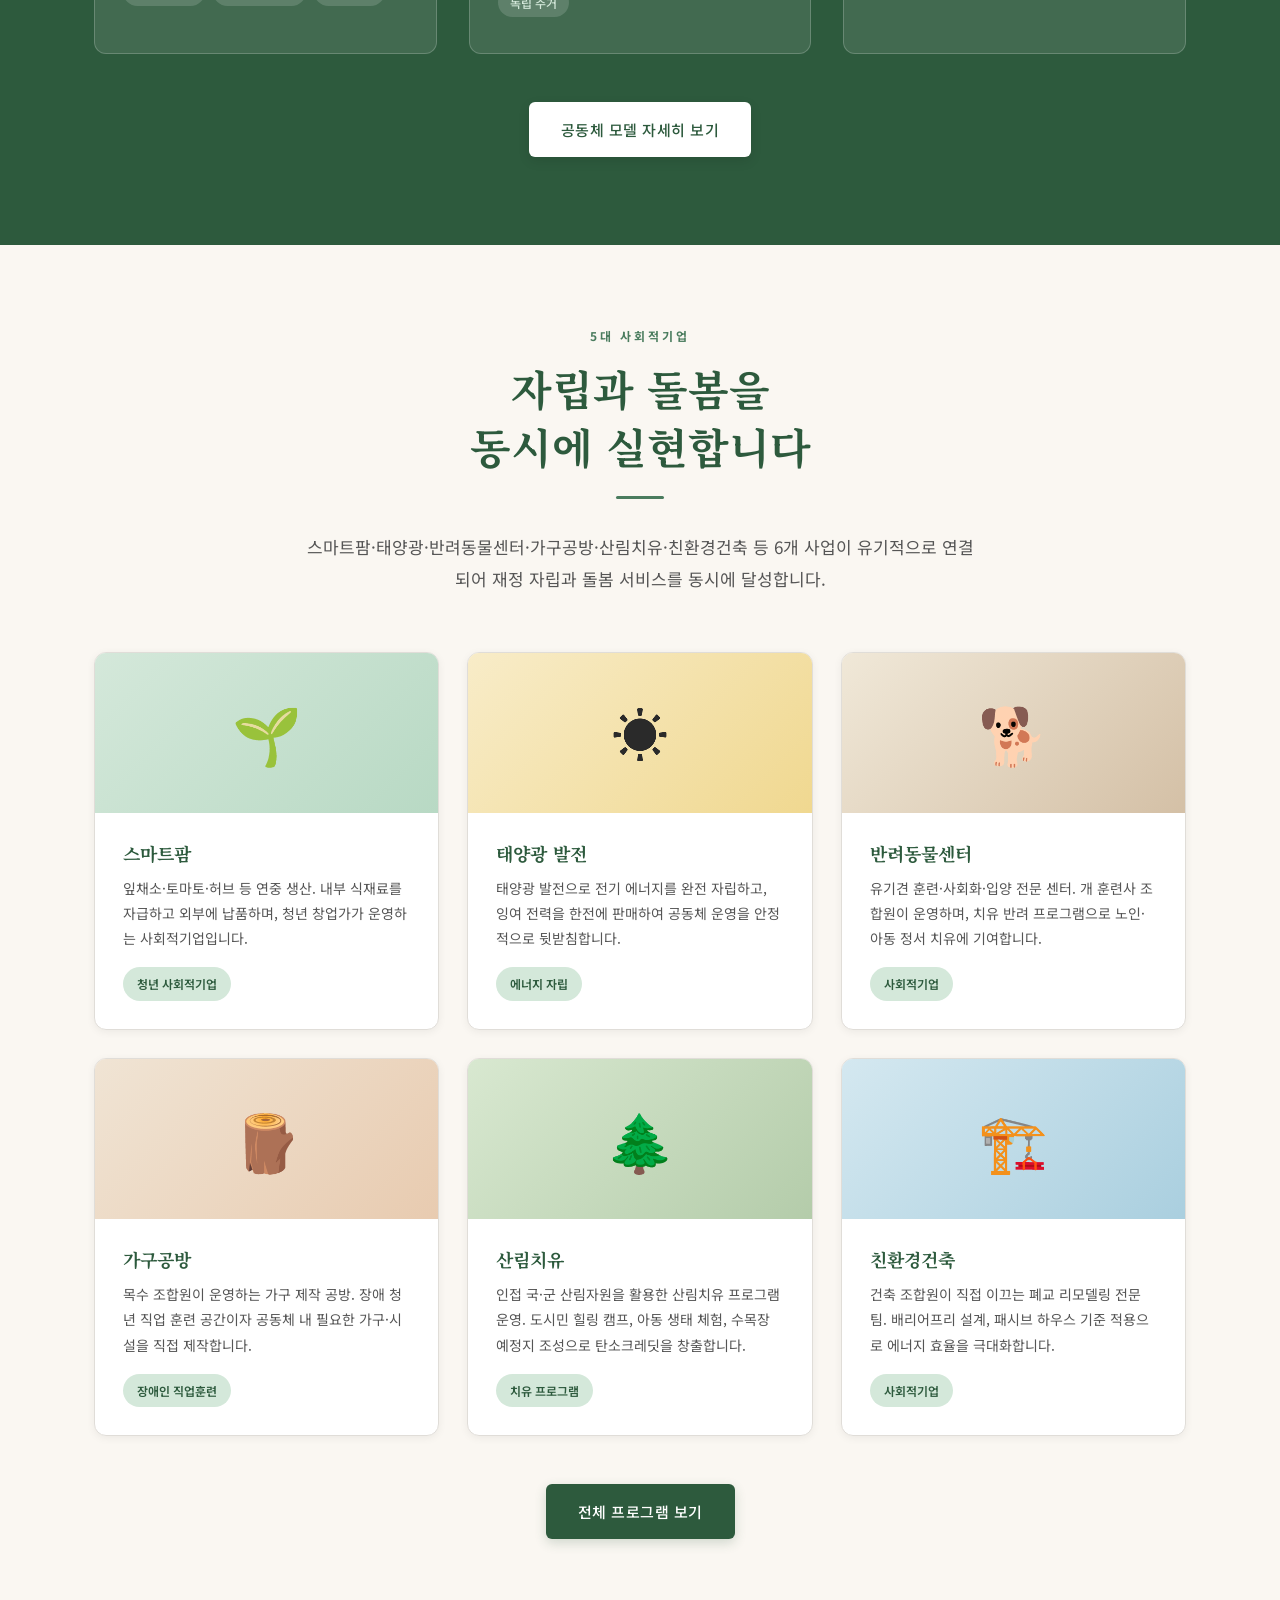
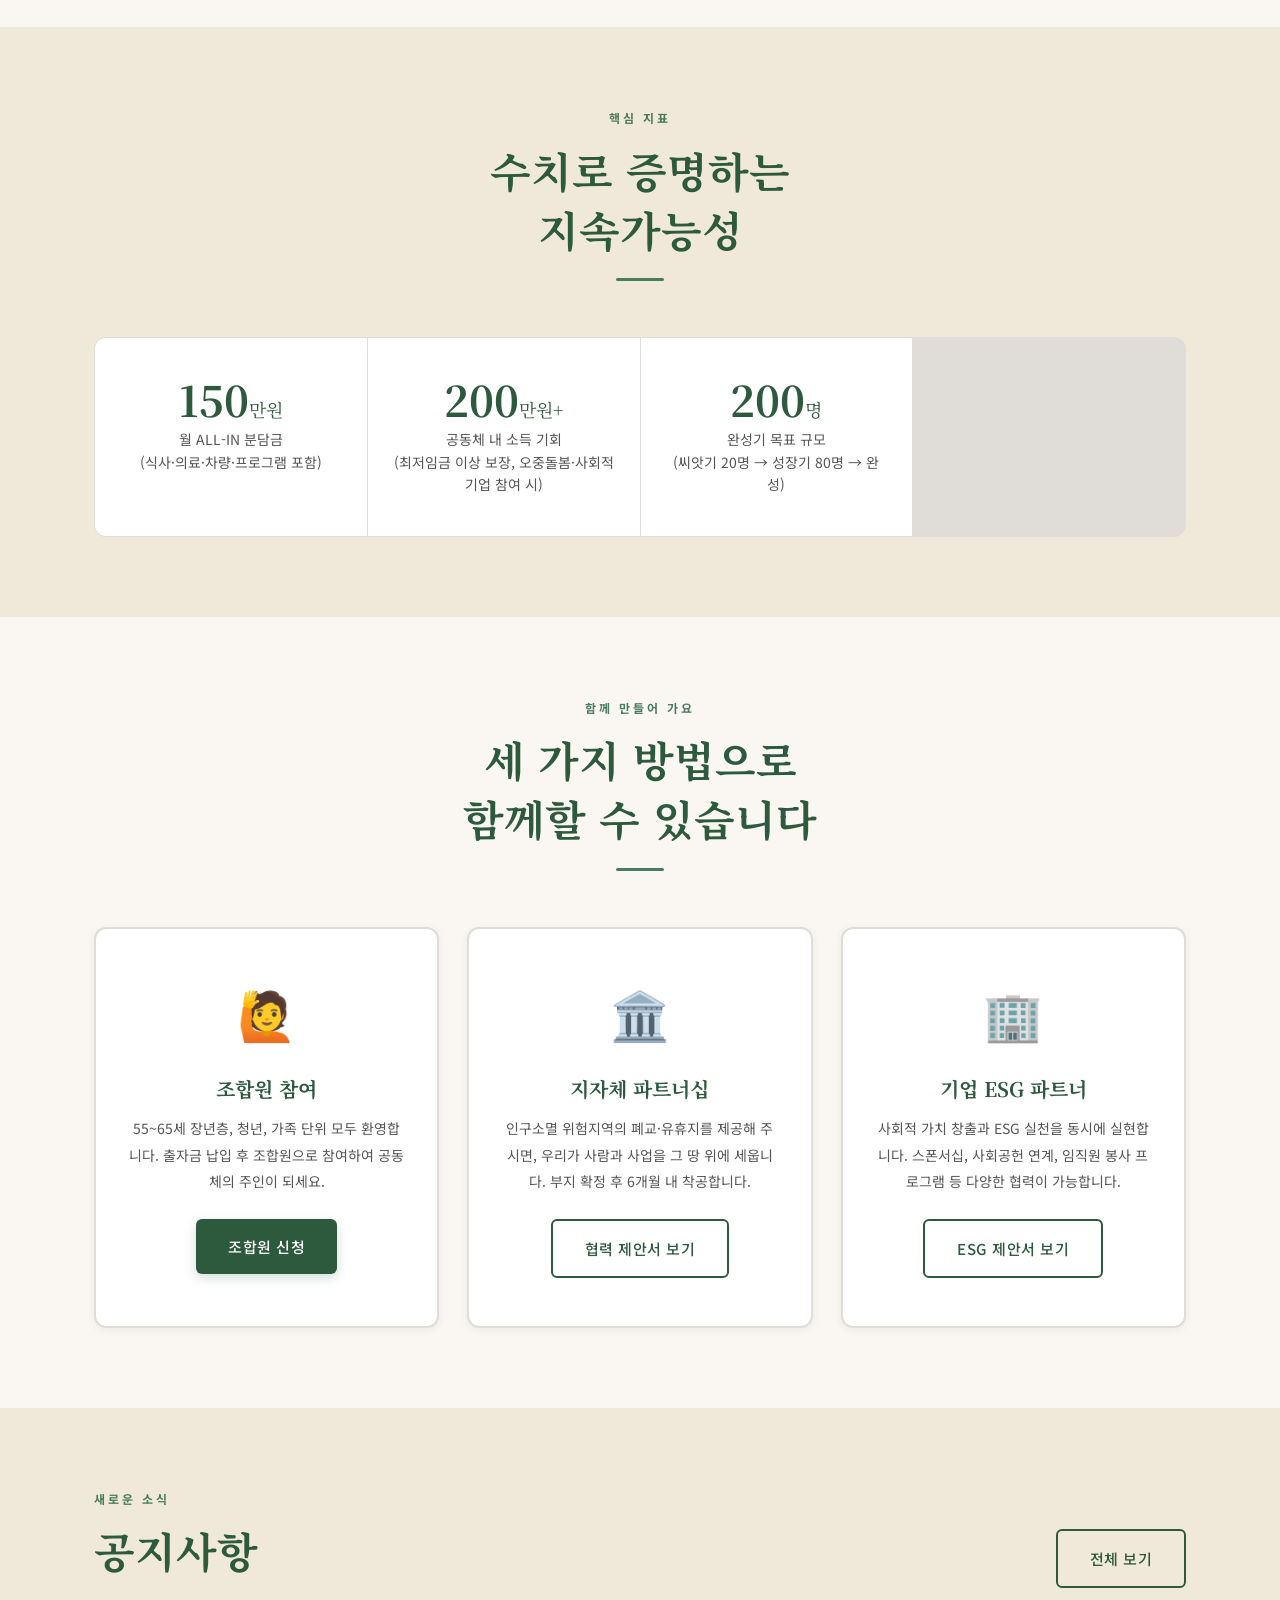
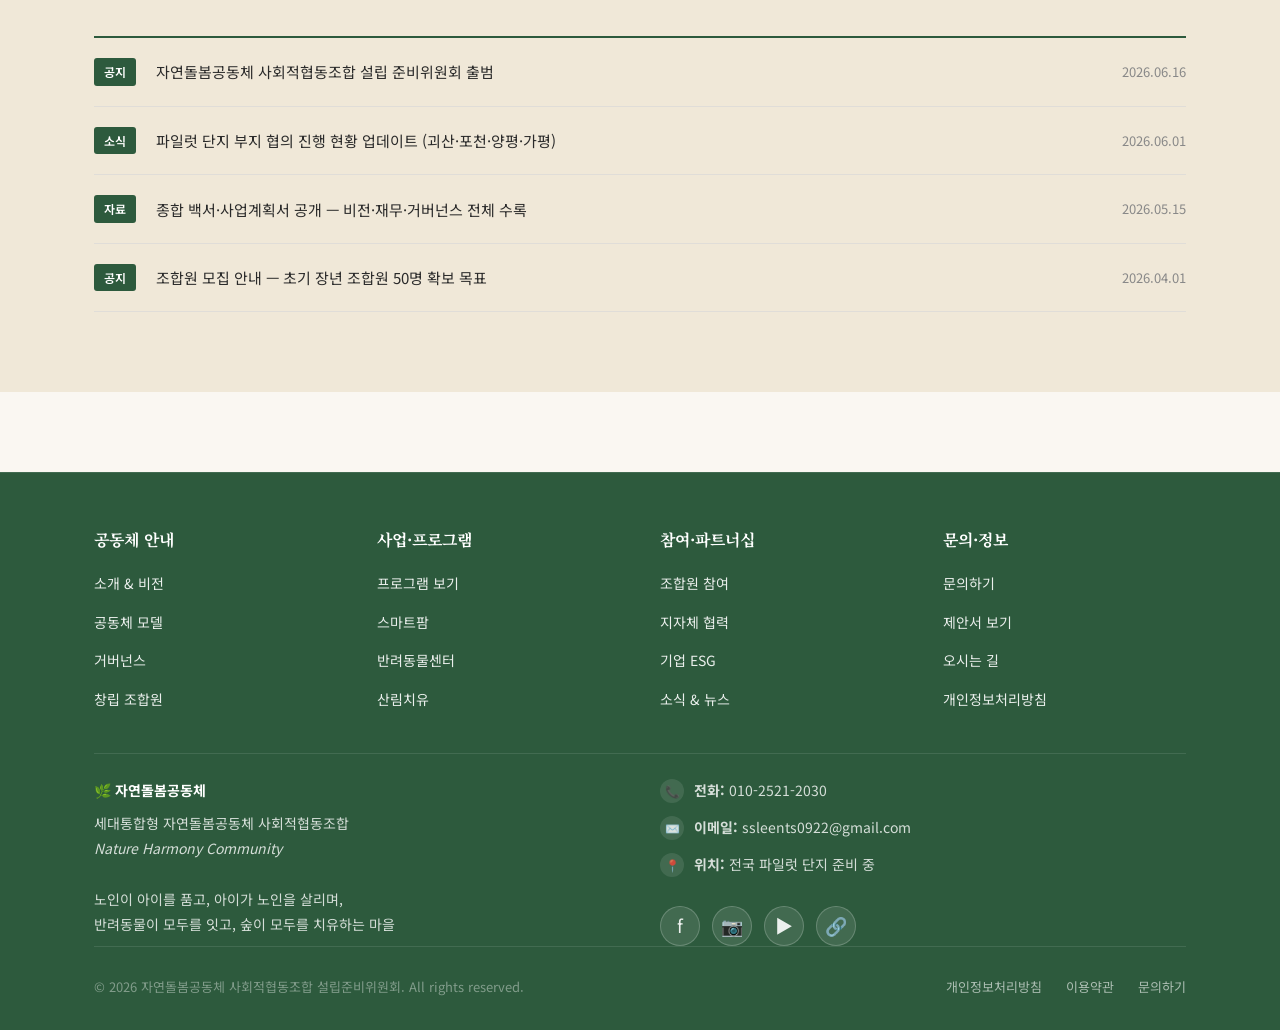
==== commit 5ecb0b63: "index.html 잔존 170만원 수치 수정(hero/핵심지표 span분리로 이전 검증 누락) — 150만원으로 통일, 소득기회 200만원에 '최저임금 이상 보장' 프레이밍 추가" ====
--- a/index.html
+++ b/index.html
@@ -73,7 +73,7 @@
           <div class="hero-stat-label">확보된 조합원</div>
         </div>
         <div>
-          <div class="hero-stat-num">170<span style="font-size:18px">만원</span></div>
+          <div class="hero-stat-num">150<span style="font-size:18px">만원</span></div>
           <div class="hero-stat-label">월 ALL-IN 입주비</div>
         </div>
         <div>
@@ -516,12 +516,12 @@
     </div>
     <div class="stats-grid fade-in">
       <div class="stat-item">
-        <div class="stat-num">170<span class="stat-unit">만원</span></div>
+        <div class="stat-num">150<span class="stat-unit">만원</span></div>
         <div class="stat-label">월 ALL-IN 분담금<br>(식사·의료·차량·프로그램 포함)</div>
       </div>
       <div class="stat-item">
-        <div class="stat-num">200<span class="stat-unit">만원</span></div>
-        <div class="stat-label">공동체 내 소득 기회<br>(오중돌봄·사회적기업 참여 시)</div>
+        <div class="stat-num">200<span class="stat-unit">만원+</span></div>
+        <div class="stat-label">공동체 내 소득 기회<br>(최저임금 이상 보장, 오중돌봄·사회적기업 참여 시)</div>
       </div>
       <div class="stat-item">
         <div class="stat-num">200<span class="stat-unit">명</span></div>
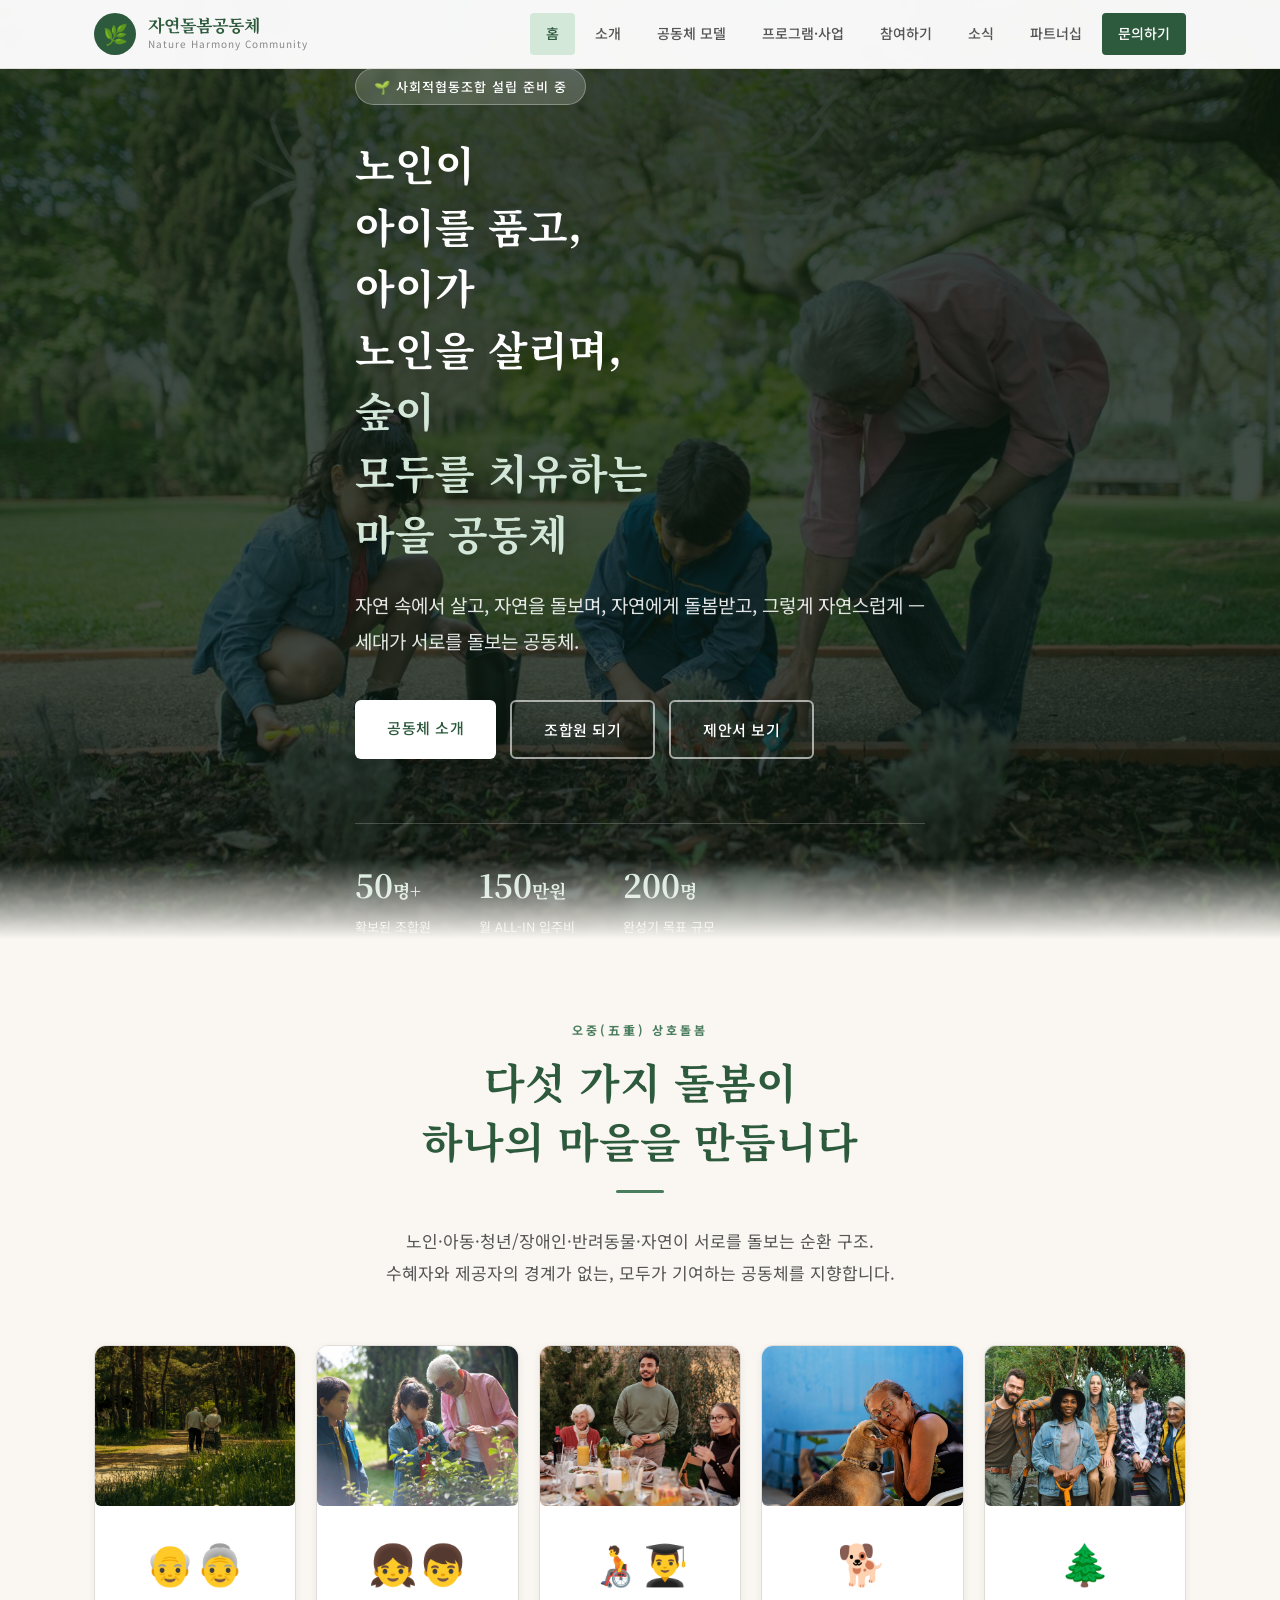
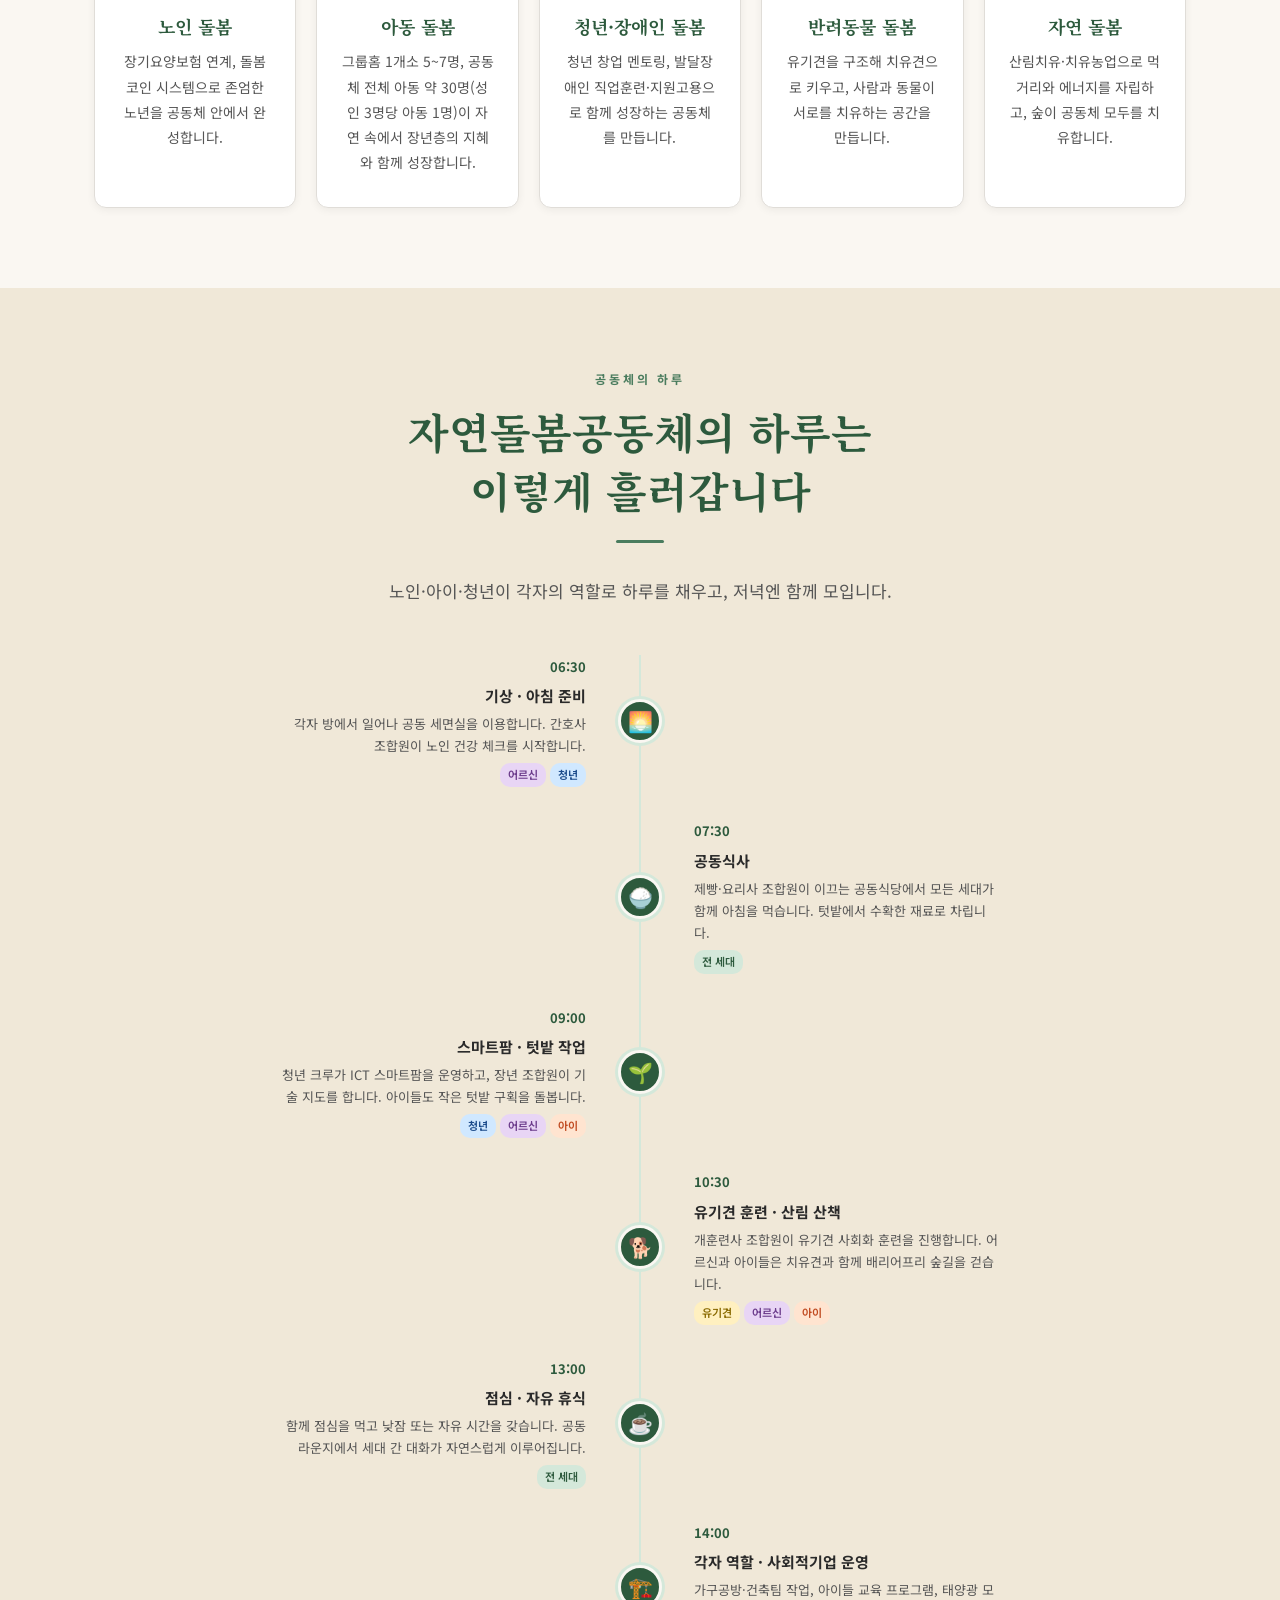
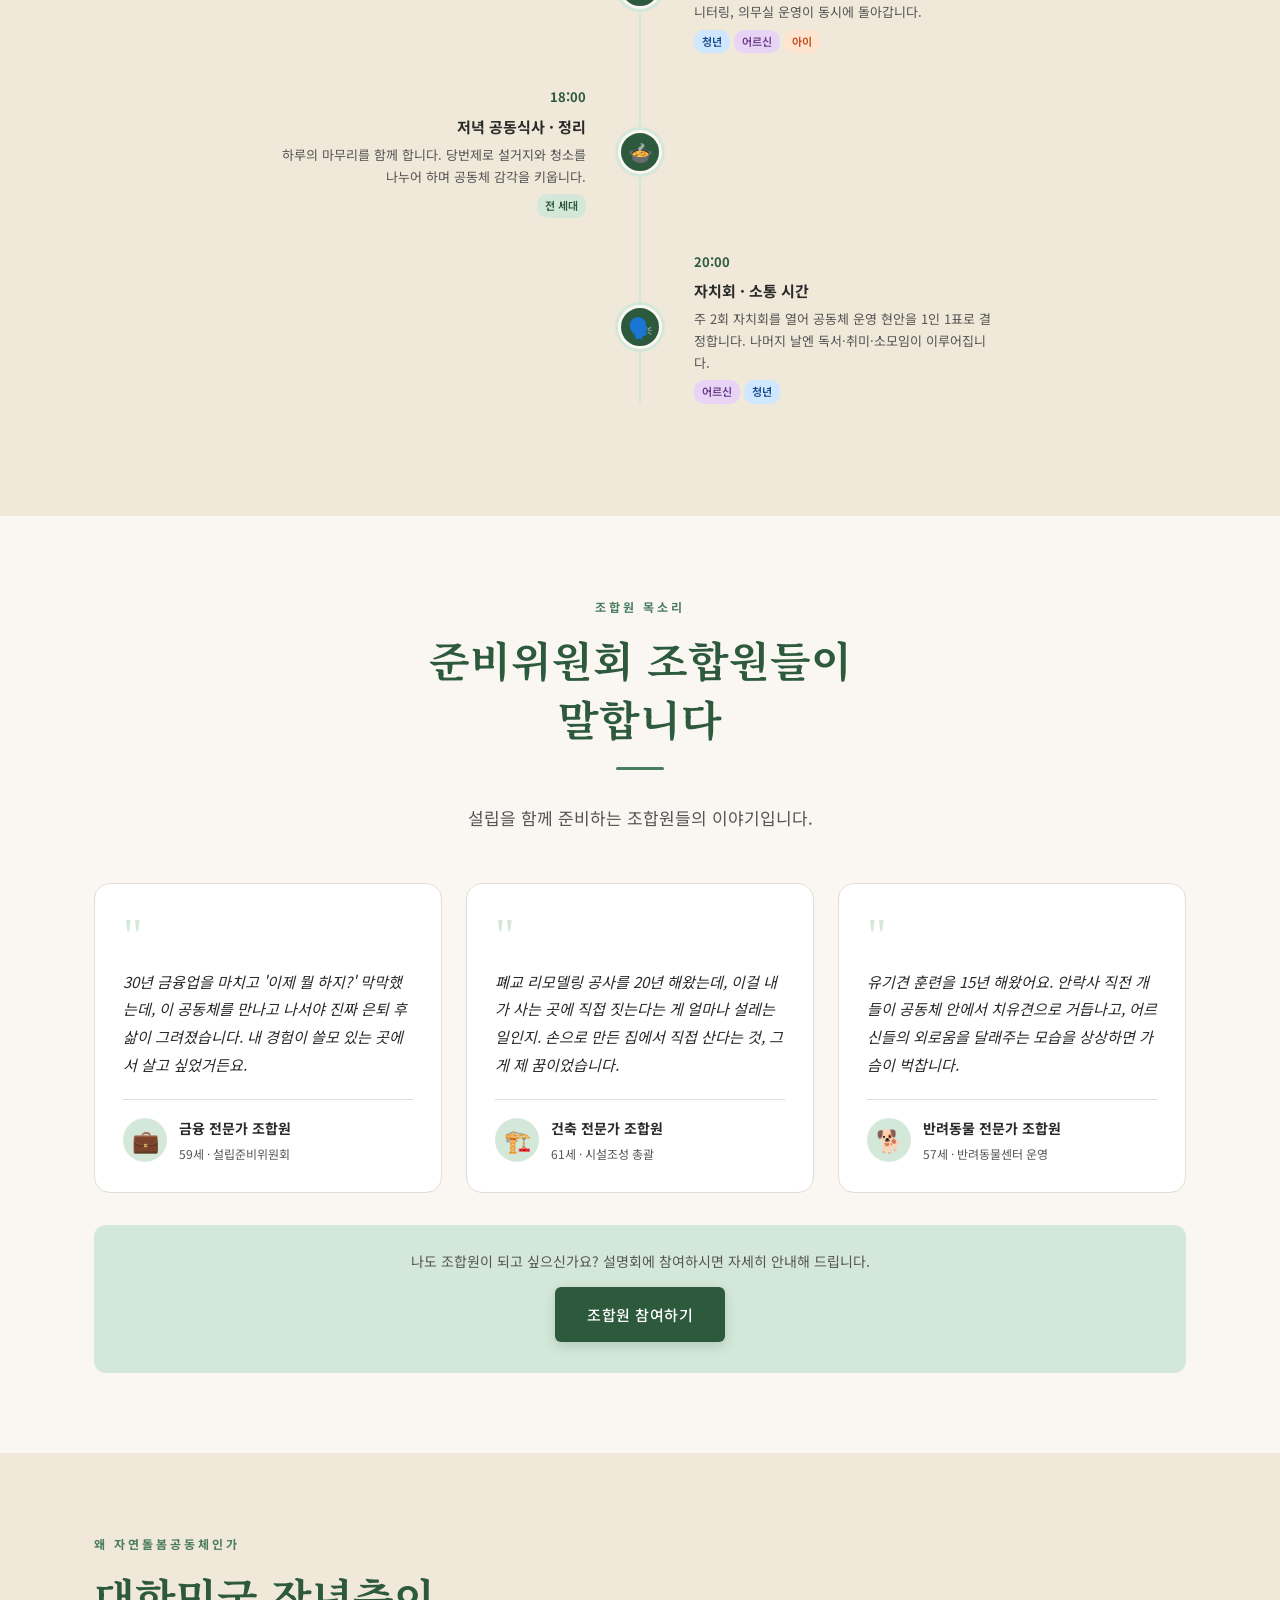
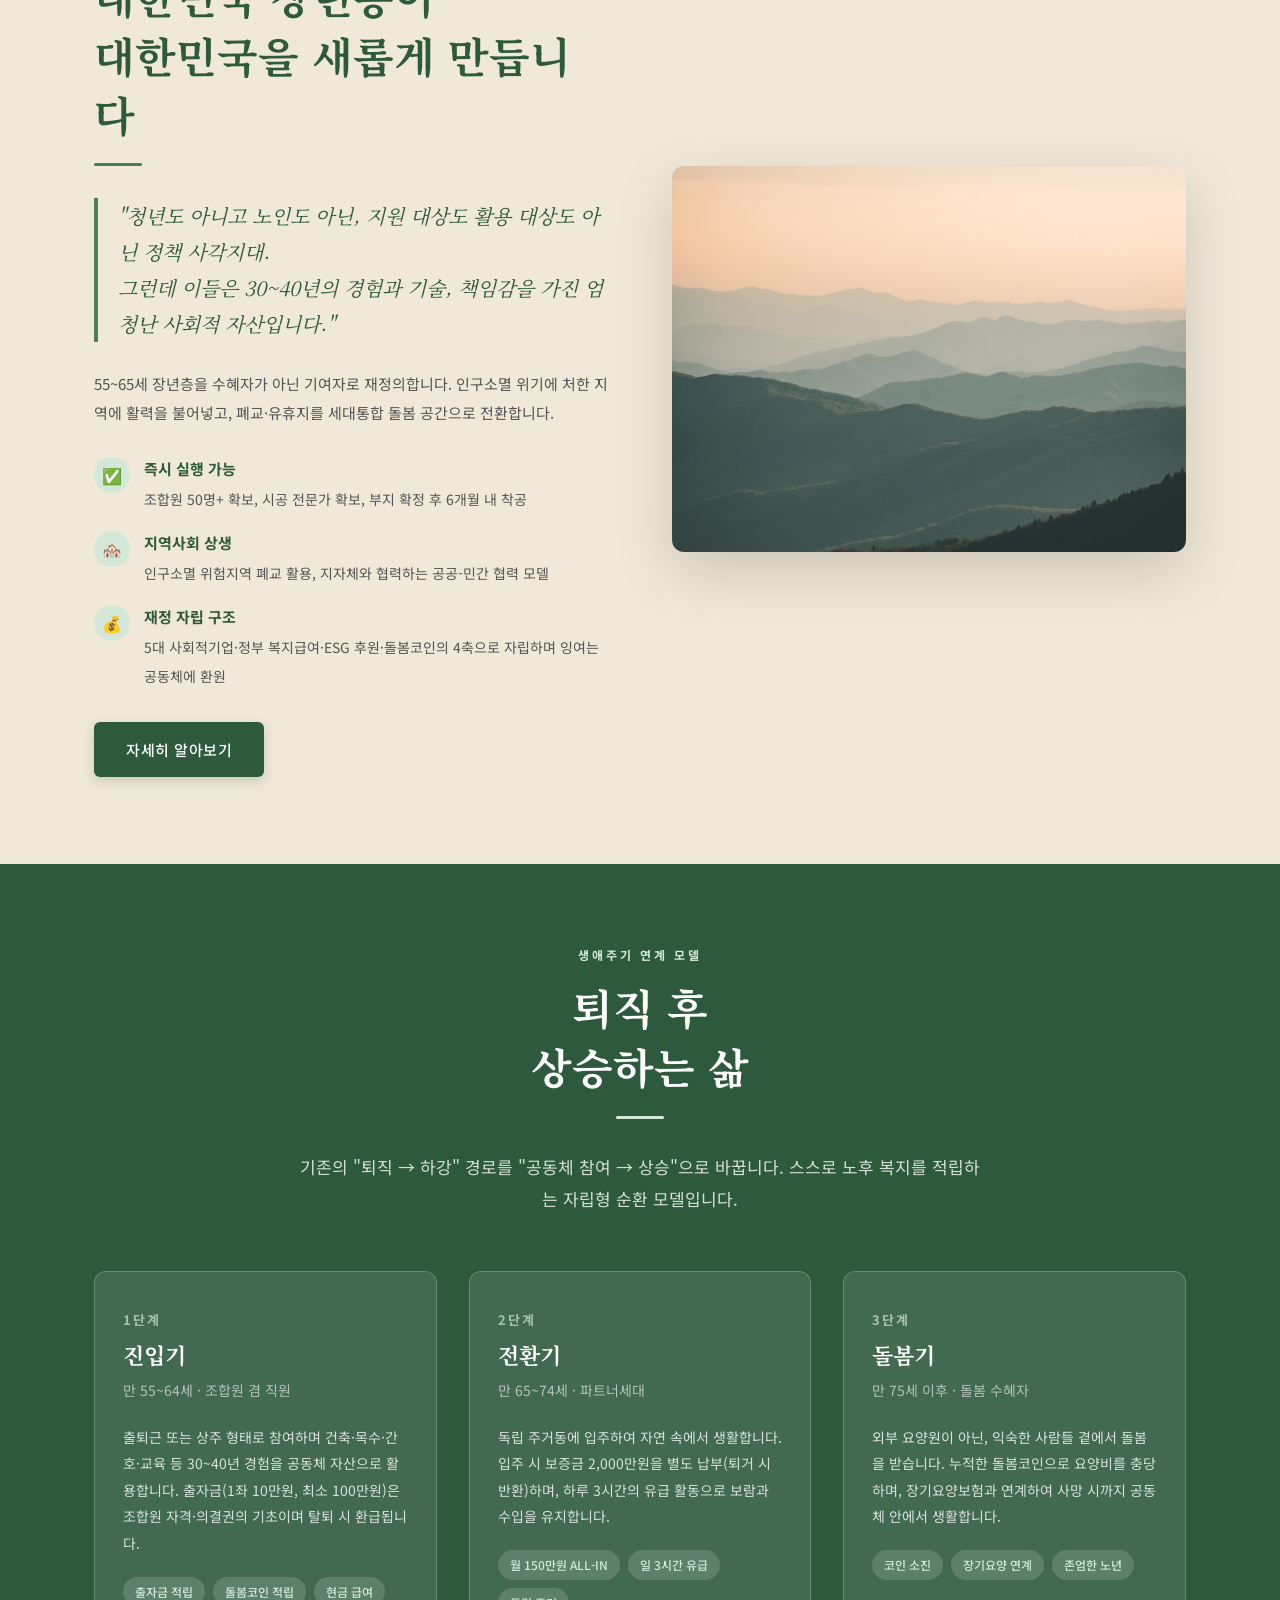
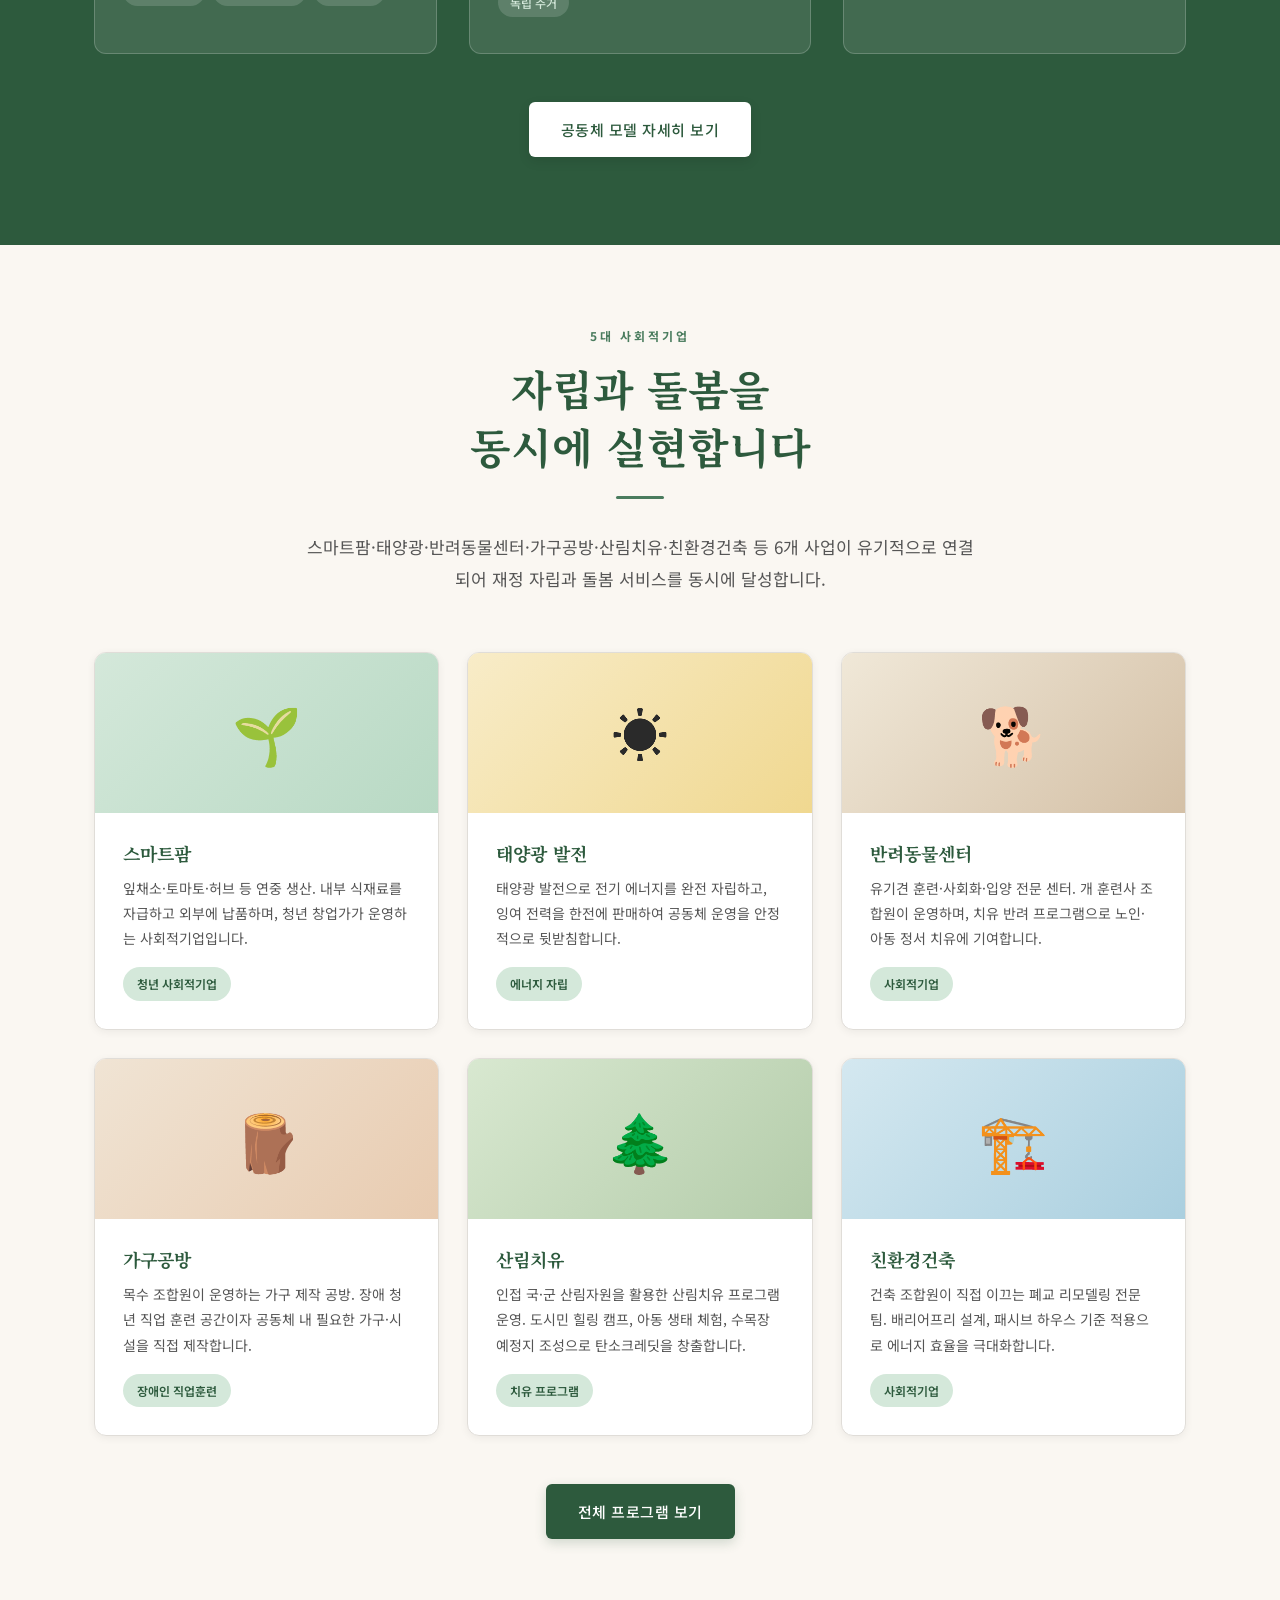
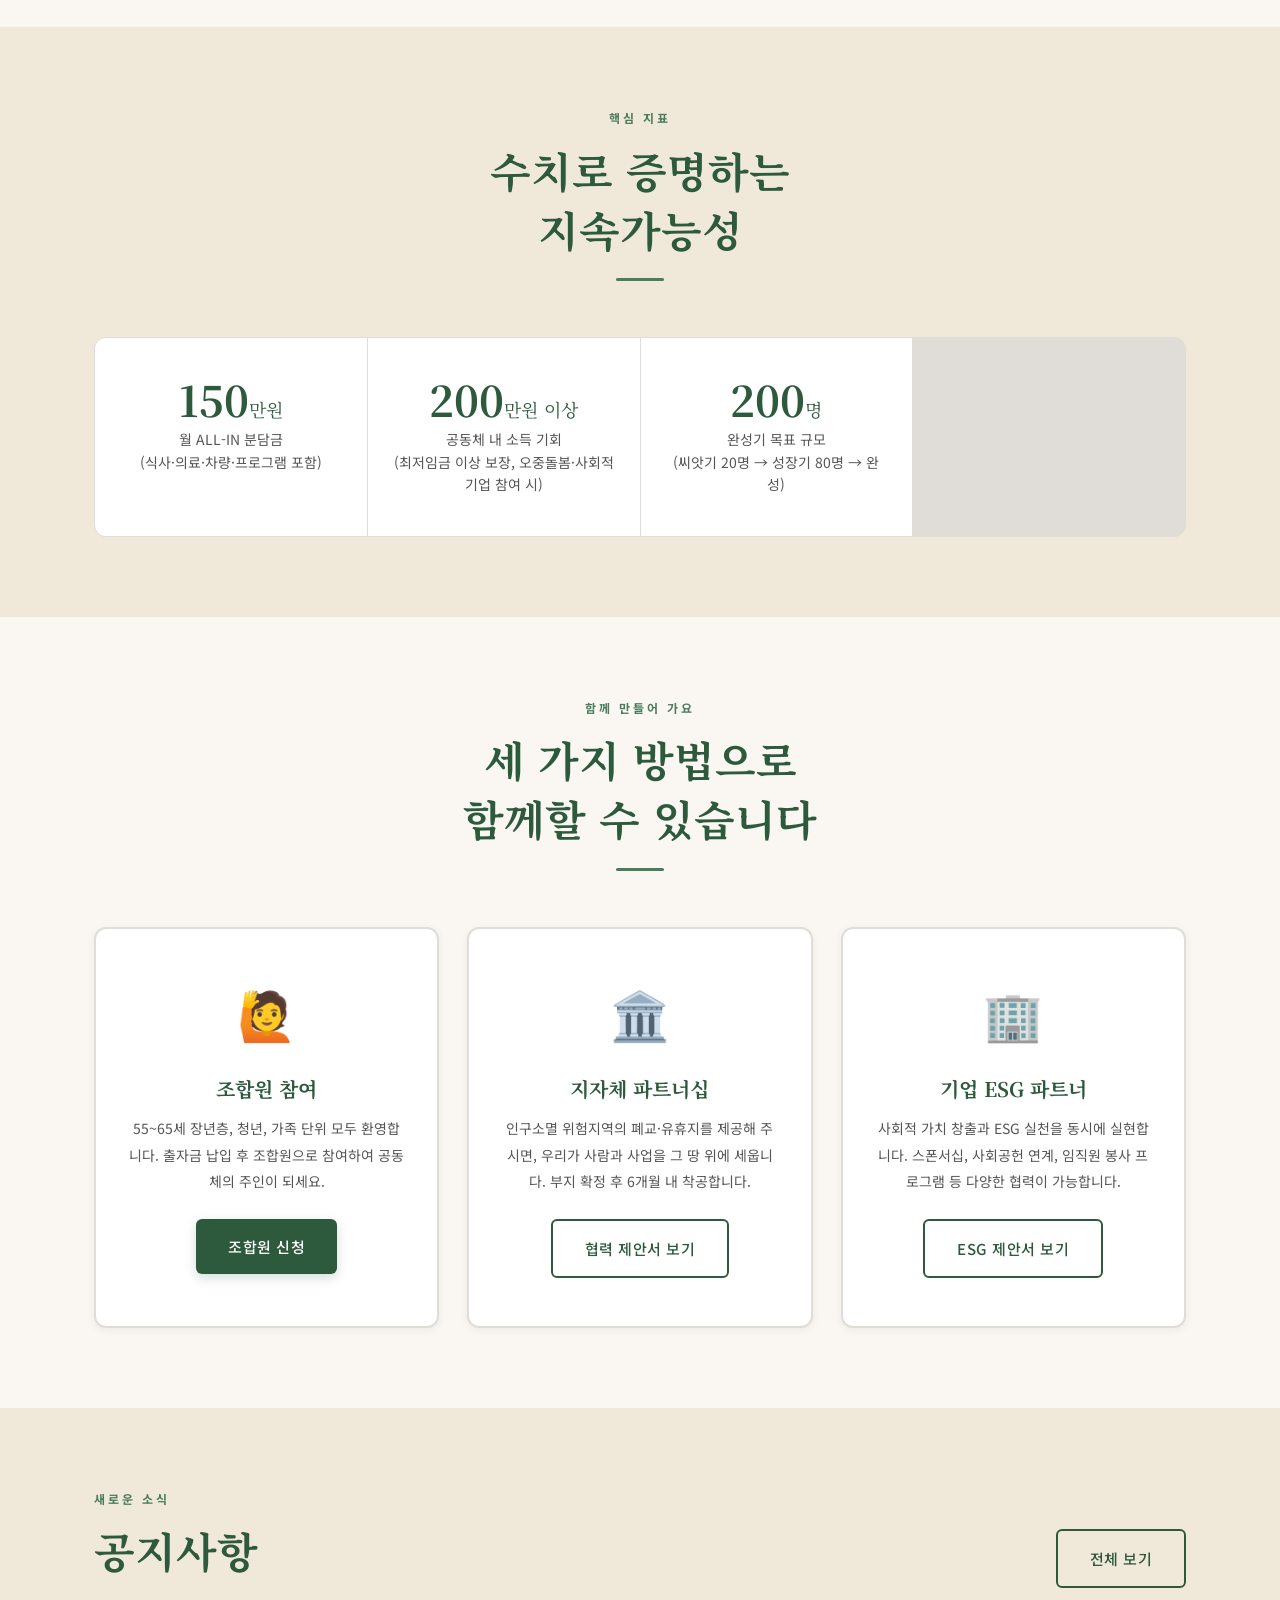
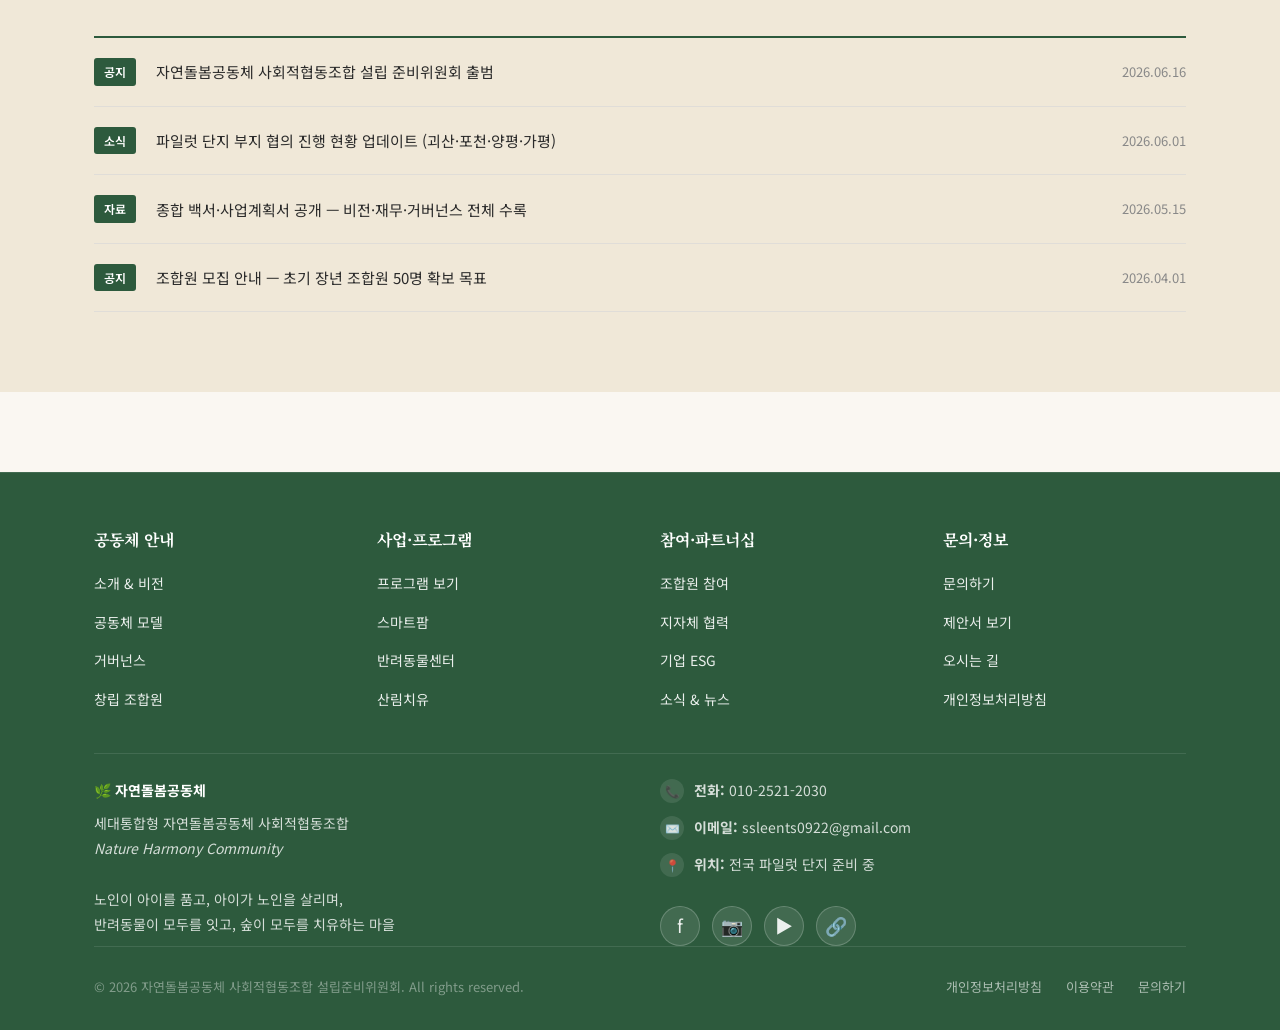
==== commit d4ab48c2: "소득기회 표기 '만원+' → '만원 이상'으로 통일" ====
--- a/index.html
+++ b/index.html
@@ -520,7 +520,7 @@
         <div class="stat-label">월 ALL-IN 분담금<br>(식사·의료·차량·프로그램 포함)</div>
       </div>
       <div class="stat-item">
-        <div class="stat-num">200<span class="stat-unit">만원+</span></div>
+        <div class="stat-num">200<span class="stat-unit">만원 이상</span></div>
         <div class="stat-label">공동체 내 소득 기회<br>(최저임금 이상 보장, 오중돌봄·사회적기업 참여 시)</div>
       </div>
       <div class="stat-item">
